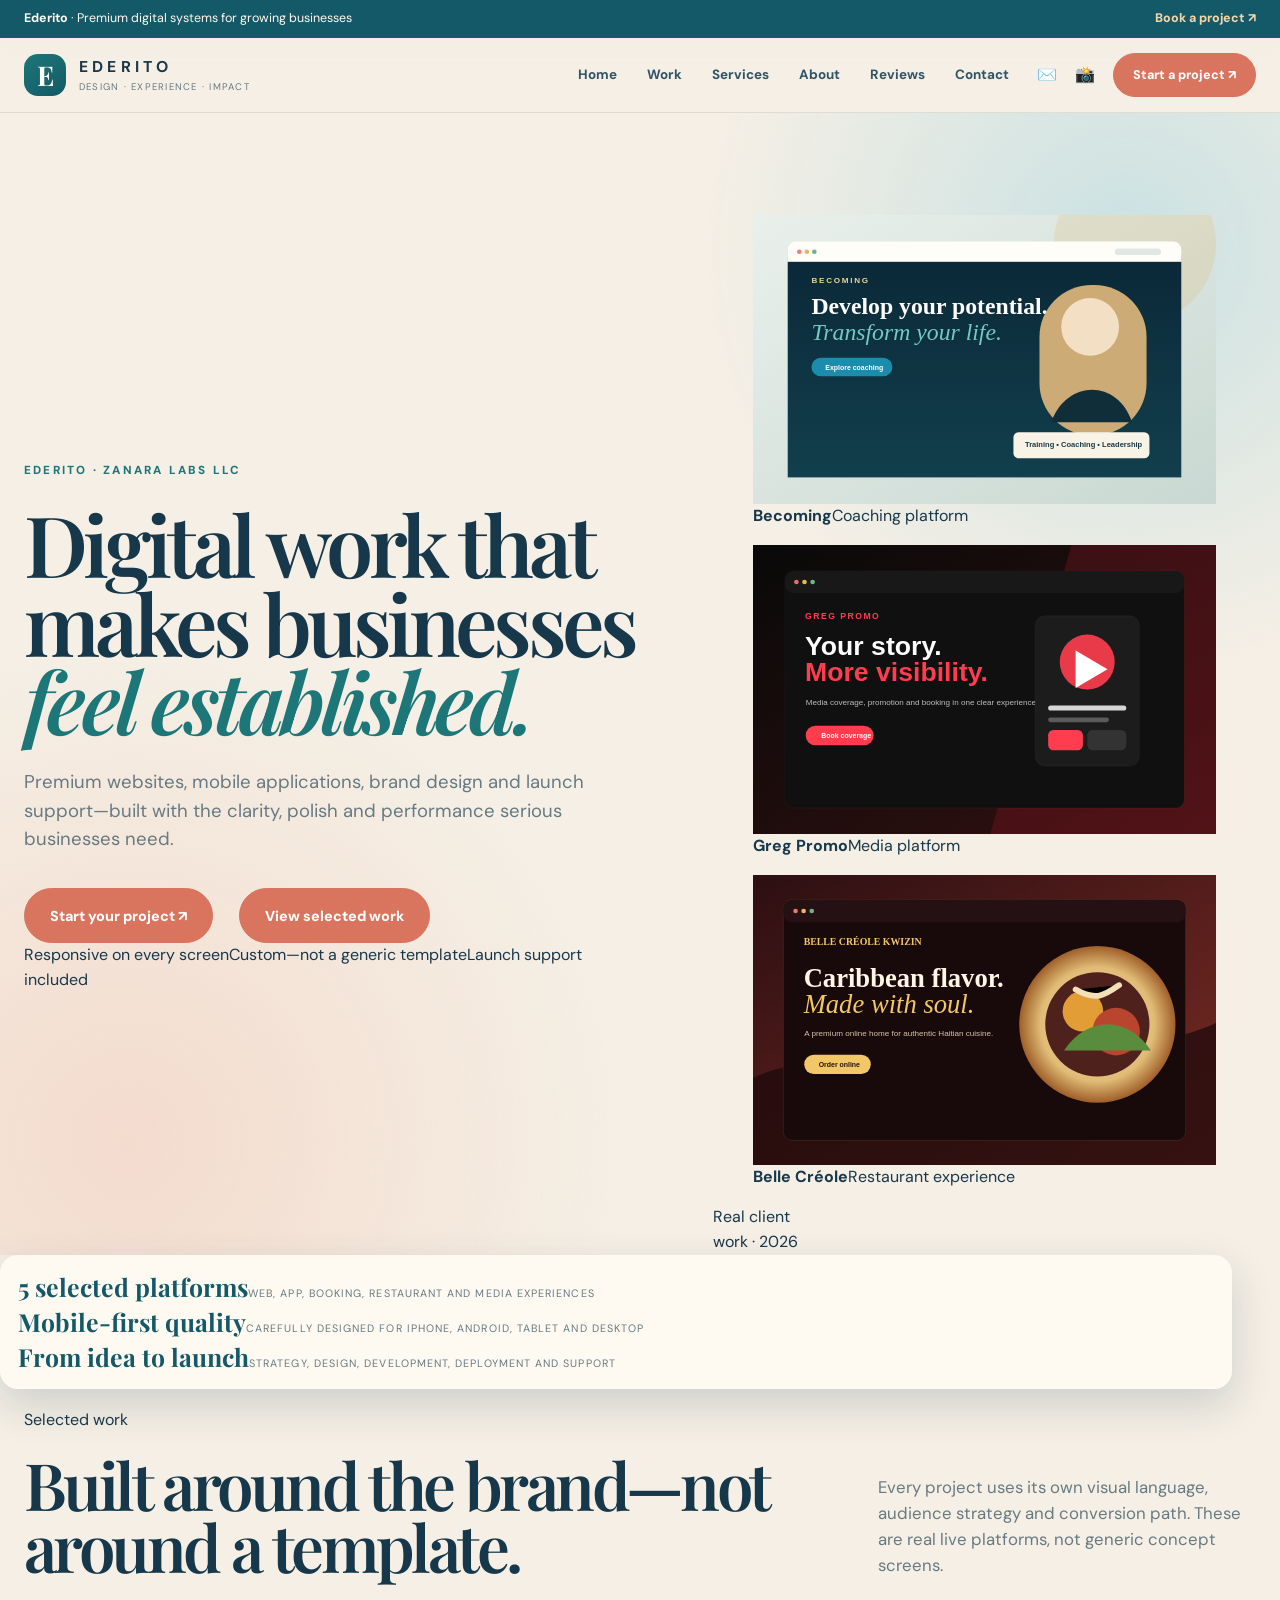
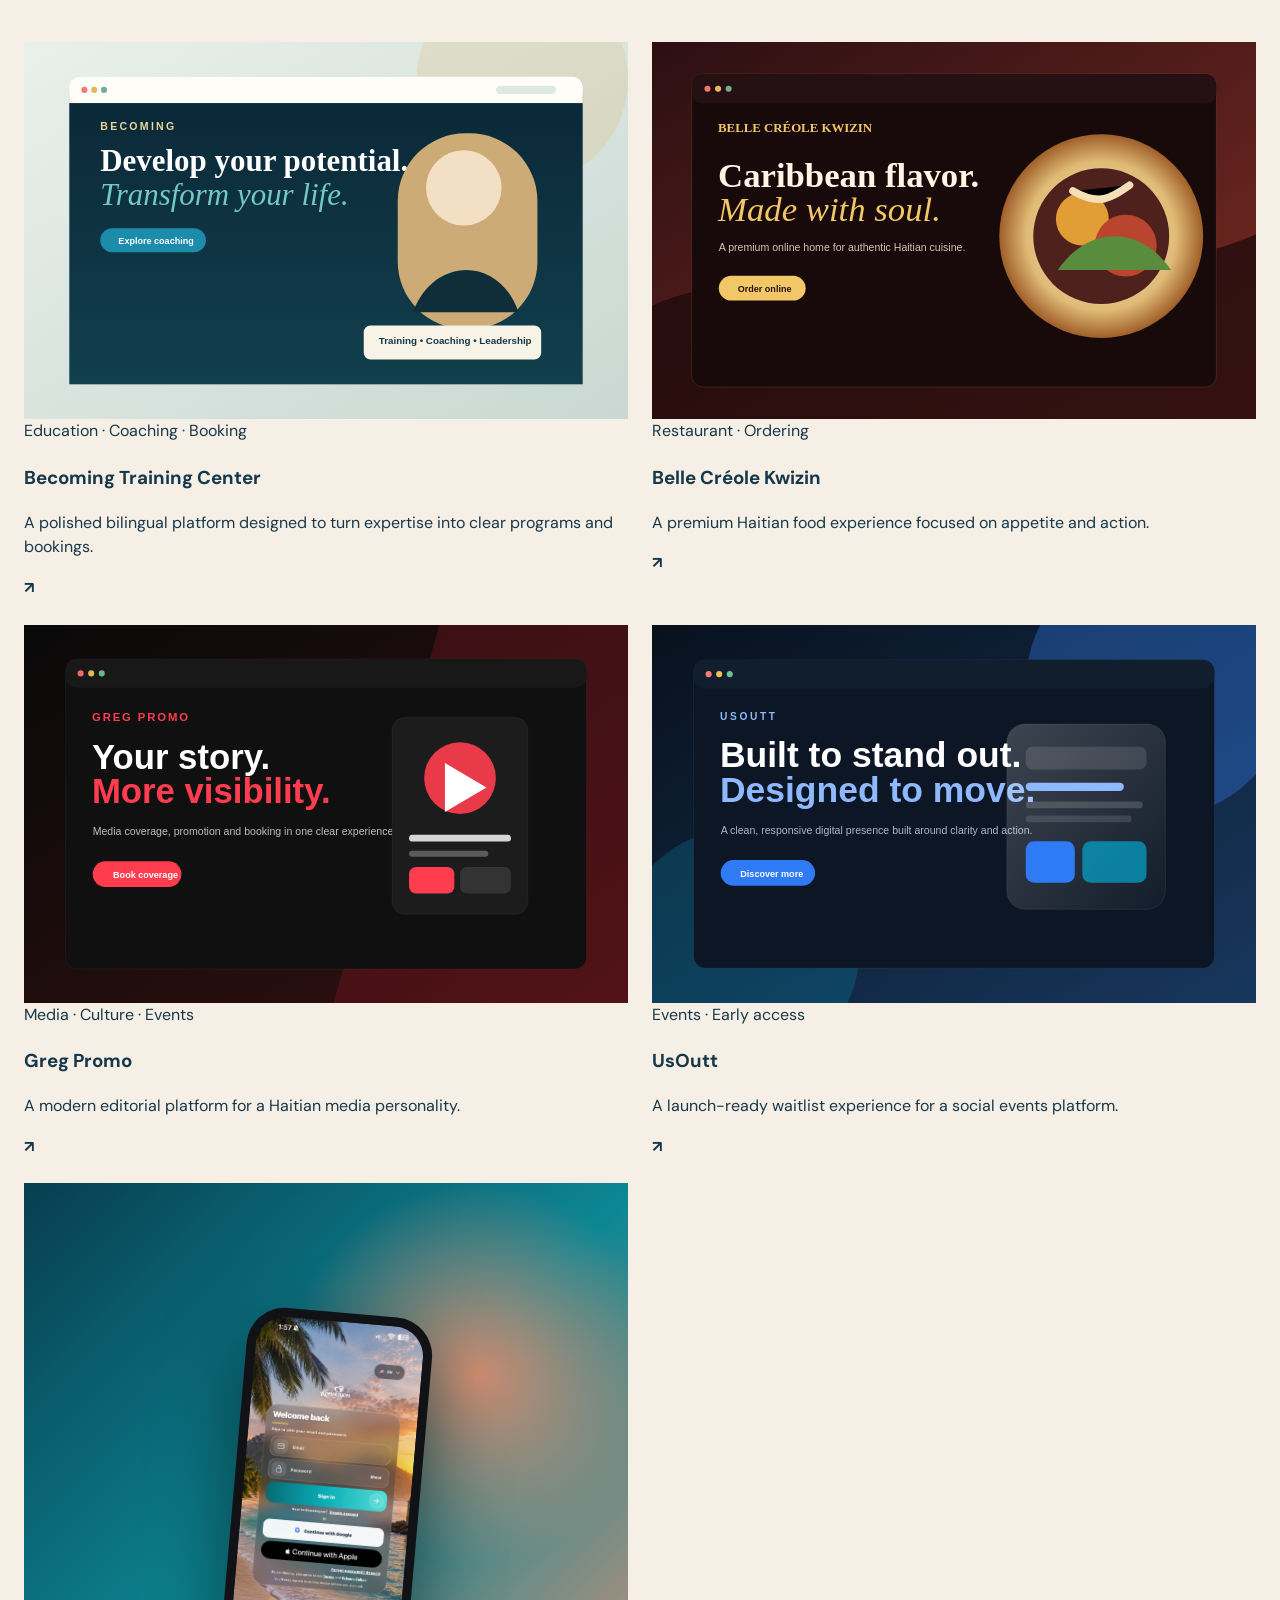
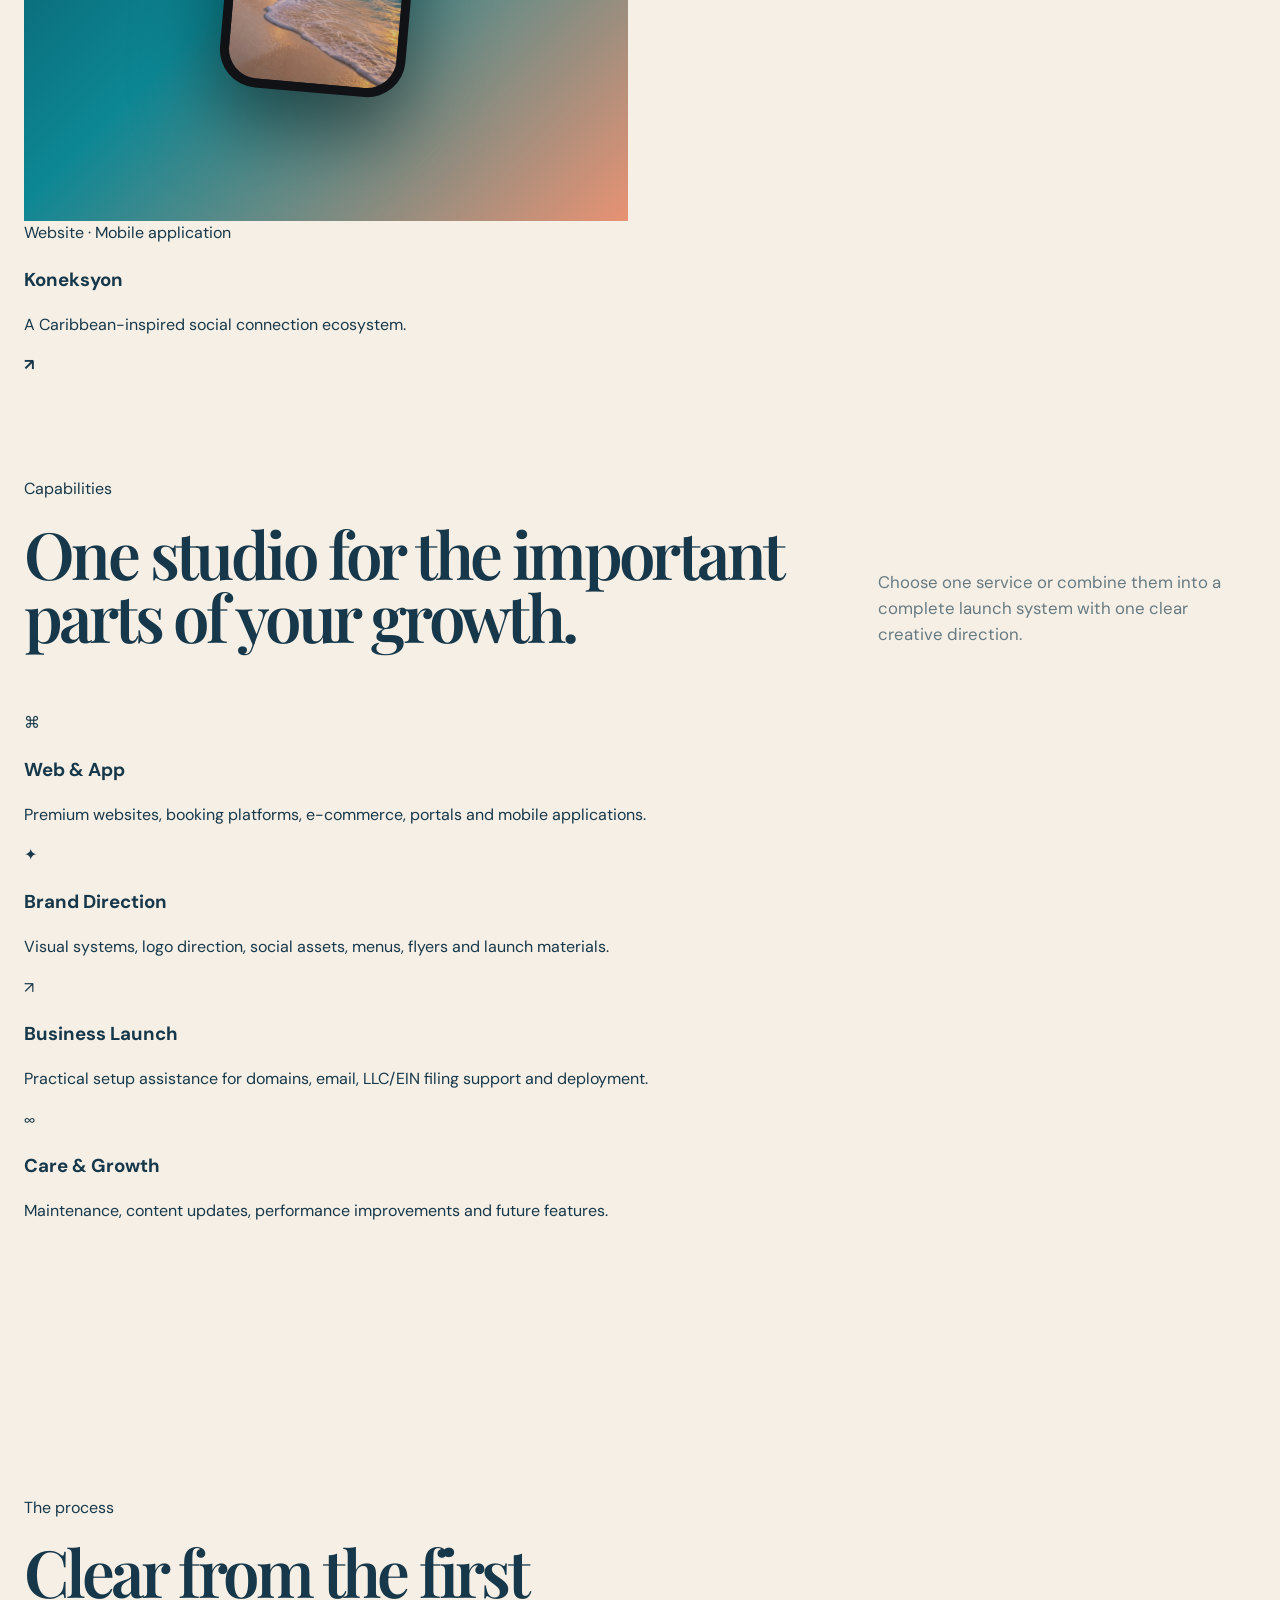
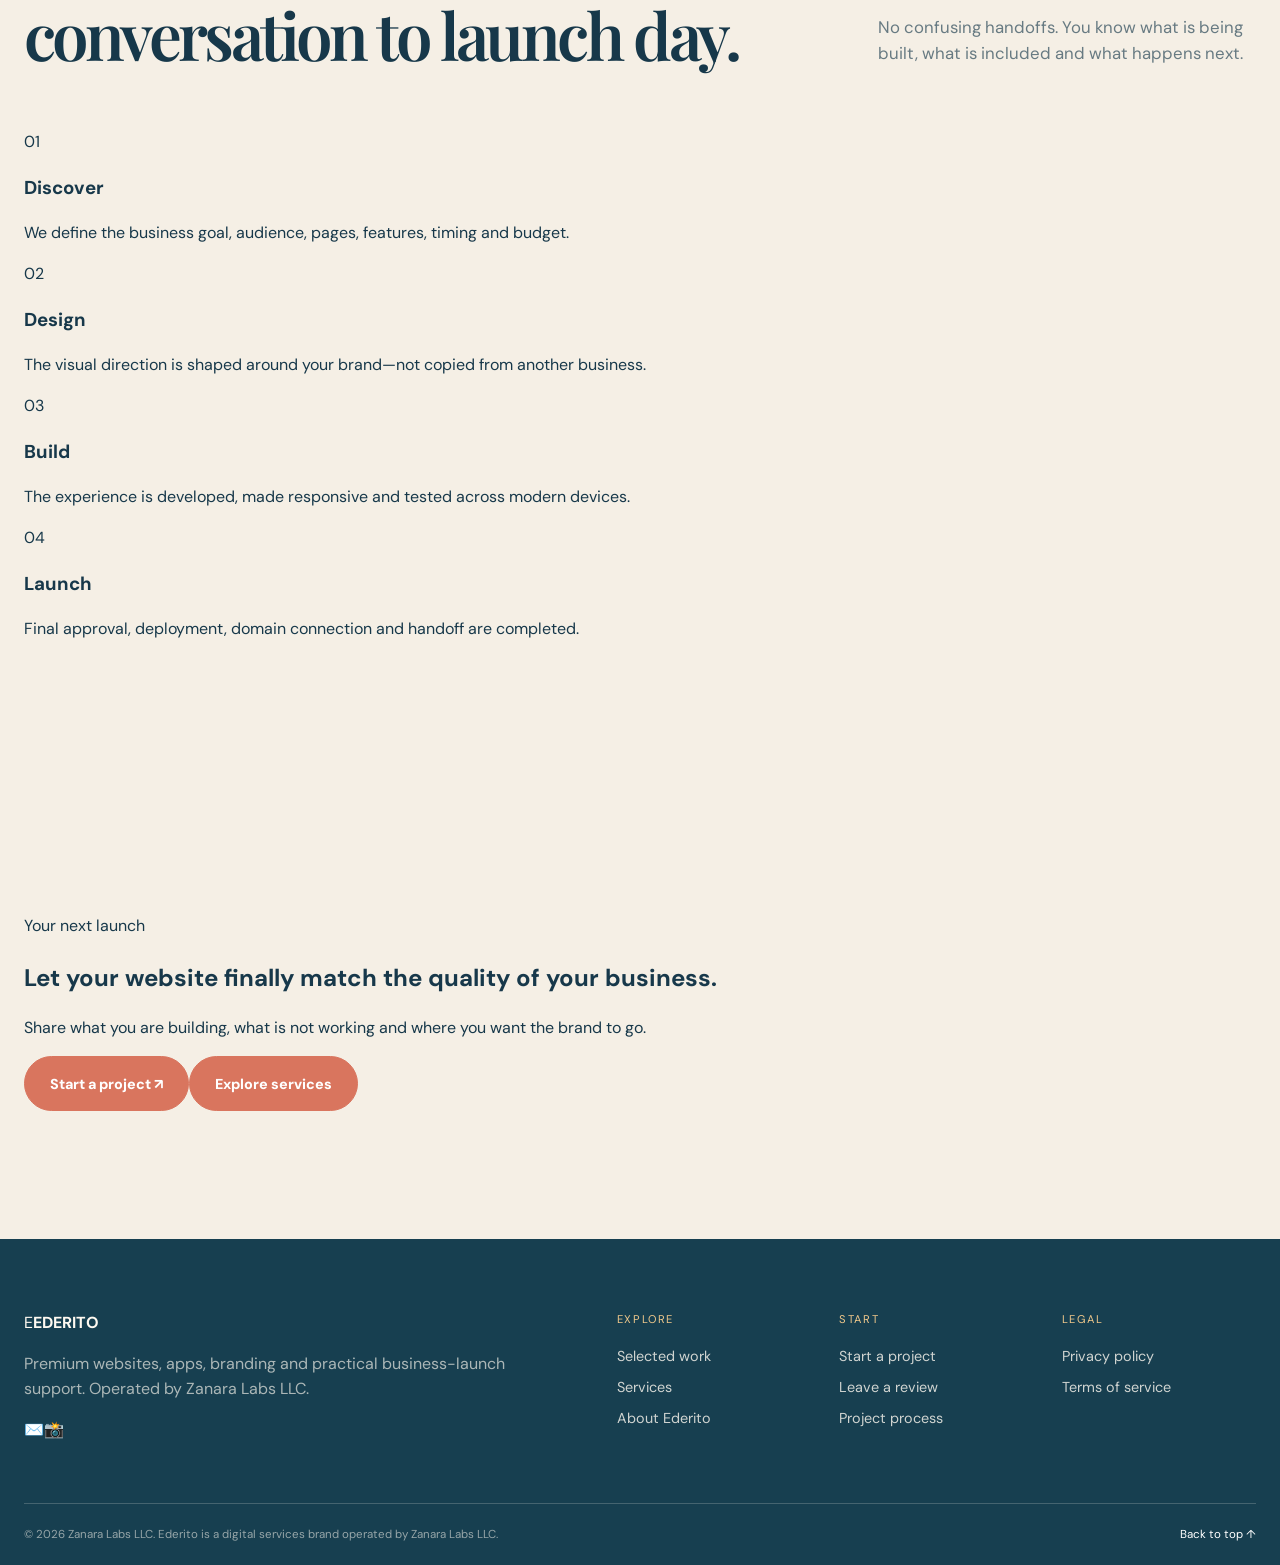
==== index.html @ 106d8420 "Redesign Ederito homepage with premium multi-page experience" ====
<!doctype html>
<html lang="en">
<head>
<meta charset="utf-8">
<meta name="viewport" content="width=device-width, initial-scale=1, viewport-fit=cover">
<meta name="theme-color" content="#0b0c0f">
<meta name="color-scheme" content="light">
<title>Ederito — Premium Websites, Apps & Brand Systems</title>
<meta name="description" content="Ederito creates premium websites, mobile applications, branding and business-launch systems for entrepreneurs.">
<meta name="robots" content="index,follow,max-image-preview:large">
<meta property="og:type" content="website">
<meta property="og:site_name" content="Ederito">
<meta property="og:title" content="Ederito — Premium Websites, Apps & Brand Systems">
<meta property="og:description" content="Ederito creates premium websites, mobile applications, branding and business-launch systems for entrepreneurs.">
<meta property="og:image" content="assets/images/ederito-dark-card.webp">
<meta name="twitter:card" content="summary_large_image">
<link rel="canonical" href="https://ederito.com/">
<link rel="icon" href="assets/images/favicon.png" type="image/png">
<link rel="preconnect" href="https://fonts.googleapis.com">
<link rel="preconnect" href="https://fonts.gstatic.com" crossorigin>
<link href="https://fonts.googleapis.com/css2?family=DM+Sans:wght@400;500;600;700;800&family=Playfair+Display:ital,wght@0,600;0,700;1,600&display=swap" rel="stylesheet">
<link rel="stylesheet" href="assets/css/styles.css">
</head><body>
<a class="skip-link" href="#main">Skip to content</a>
<div class="scroll-progress" aria-hidden="true"><span></span></div>
<div class="announcement"><div class="shell announcement-inner"><span><strong>Ederito</strong> · Premium digital systems for growing businesses</span><a href="contact.html">Book a project ↗</a></div></div>
<header class="site-header" data-header>
  <div class="shell header-inner">
    <a class="brand" href="index.html" aria-label="Ederito home"><span class="brand-mark" aria-hidden="true">E</span><span class="brand-copy"><strong>EDERITO</strong><small>Design · Experience · Impact</small></span></a>
    <nav class="desktop-nav" aria-label="Primary navigation"><a href="index.html" aria-current="page">Home</a><a href="work.html">Work</a><a href="services.html">Services</a><a href="about.html">About</a><a href="reviews.html">Reviews</a><a href="contact.html">Contact</a></nav>
    <div class="header-actions">
      <a class="icon-link" href="mailto:contact@ederito.com" aria-label="Email Ederito" title="Email">✉️</a>
      <a class="icon-link" href="https://www.instagram.com/ederito_studio" target="_blank" rel="noreferrer" aria-label="Ederito on Instagram" title="Instagram">📸</a>
      <a class="button button--small" href="contact.html">Start a project ↗</a>
      <button class="menu-toggle" type="button" aria-label="Open menu" aria-expanded="false" data-menu-toggle><span></span><span></span></button>
    </div>
  </div>
  <div class="mobile-menu" data-mobile-menu hidden><div class="mobile-menu__inner"><a href="index.html" aria-current="page">Home</a><a href="work.html">Work</a><a href="services.html">Services</a><a href="about.html">About</a><a href="reviews.html">Reviews</a><a href="contact.html">Contact</a><div class="mobile-socials"><a href="mailto:contact@ederito.com" aria-label="Email Ederito">✉️</a><a href="https://www.instagram.com/ederito_studio" target="_blank" rel="noreferrer" aria-label="Ederito on Instagram">📸</a></div></div></div>
</header>
<main id="main">
<section class="hero" id="top">
  <div class="shell hero-grid">
    <div class="reveal">
      <span class="eyebrow">Ederito · Zanara Labs LLC</span>
      <h1>Digital work that makes businesses <em>feel established.</em></h1>
      <p class="hero-lead">Premium websites, mobile applications, brand design and launch support—built with the clarity, polish and performance serious businesses need.</p>
      <div class="hero-actions"><a class="button button--light" href="contact.html">Start your project ↗</a><a class="button button--ghost-dark" href="work.html">View selected work</a></div>
      <div class="hero-micro"><span>Responsive on every screen</span><span>Custom—not a generic template</span><span>Launch support included</span></div>
    </div>
    <div class="portfolio-stage reveal" aria-label="Selected Ederito website projects">
      <div class="stage-glow"></div>
      <figure class="hero-shot hero-shot--top"><img src="assets/images/becoming-cover.svg" alt="Becoming Training Center website"><figcaption><b>Becoming</b><span>Coaching platform</span></figcaption></figure>
      <figure class="hero-shot hero-shot--main"><img src="assets/images/greg-cover.svg" alt="Greg Promo website"><figcaption><b>Greg Promo</b><span>Media platform</span></figcaption></figure>
      <figure class="hero-shot hero-shot--left"><img src="assets/images/belle-cover.svg" alt="Belle Creole Kwizin website"><figcaption><b>Belle Créole</b><span>Restaurant experience</span></figcaption></figure>
      <div class="stage-badge">Real client<br>work · 2026</div>
    </div>
  </div>
  <div class="shell hero-proof reveal"><div><strong>5 selected platforms</strong><span>Web, app, booking, restaurant and media experiences</span></div><div><strong>Mobile-first quality</strong><span>Carefully designed for iPhone, Android, tablet and desktop</span></div><div><strong>From idea to launch</strong><span>Strategy, design, development, deployment and support</span></div></div>
</section>
<section class="logo-strip"><div class="shell logo-track"><span>Websites</span><i>✦</i><span>Mobile apps</span><i>✦</i><span>Brand systems</span><i>✦</i><span>Business launch</span><i>✦</i><span>Ongoing support</span></div></section>
<section class="section section--white">
  <div class="shell">
    <div class="section-head reveal"><div><span class="section-label">Selected work</span><h2>Built around the brand—not around a template.</h2></div><p>Every project uses its own visual language, audience strategy and conversion path. These are real live platforms, not generic concept screens.</p></div>
    <div class="work-grid">
      <article class="work-card work-card--wide reveal"><a href="https://becomingedu.com" target="_blank" rel="noreferrer"><img src="assets/images/becoming-cover.svg" alt="Becoming Training Center website"><div class="work-card__meta"><div><span>Education · Coaching · Booking</span><h3>Becoming Training Center</h3><p>A polished bilingual platform designed to turn expertise into clear programs and bookings.</p></div><b class="work-card__arrow">↗</b></div></a></article>
      <article class="work-card reveal"><a href="https://bellecreolekwizin.ca" target="_blank" rel="noreferrer"><img src="assets/images/belle-cover.svg" alt="Belle Creole Kwizin website"><div class="work-card__meta"><div><span>Restaurant · Ordering</span><h3>Belle Créole Kwizin</h3><p>A premium Haitian food experience focused on appetite and action.</p></div><b class="work-card__arrow">↗</b></div></a></article>
      <article class="work-card reveal"><a href="https://gregpromoht.com" target="_blank" rel="noreferrer"><img src="assets/images/greg-cover.svg" alt="Greg Promo website"><div class="work-card__meta"><div><span>Media · Culture · Events</span><h3>Greg Promo</h3><p>A modern editorial platform for a Haitian media personality.</p></div><b class="work-card__arrow">↗</b></div></a></article>
      <article class="work-card reveal"><a href="https://www.usoutt.com" target="_blank" rel="noreferrer"><img src="assets/images/usoutt-cover.svg" alt="UsOutt early access website"><div class="work-card__meta"><div><span>Events · Early access</span><h3>UsOutt</h3><p>A launch-ready waitlist experience for a social events platform.</p></div><b class="work-card__arrow">↗</b></div></a></article>
      <article class="work-card reveal"><a href="https://koneksyondatingapp.com" target="_blank" rel="noreferrer"><div style="height:100%;min-height:inherit;background:radial-gradient(circle at 75% 30%,rgba(255,142,104,.8),transparent 30%),linear-gradient(135deg,#073e50,#0d8794 50%,#e89273);display:grid;place-items:center;padding:50px"><div style="width:min(37%,260px);padding:9px;border-radius:38px;background:#101216;box-shadow:0 35px 80px rgba(0,0,0,.5);transform:rotate(5deg)"><img src="assets/images/koneksyon-app.webp" alt="Koneksyon mobile app" style="border-radius:30px;aspect-ratio:9/19.4;object-fit:cover"></div></div><div class="work-card__meta"><div><span>Website · Mobile application</span><h3>Koneksyon</h3><p>A Caribbean-inspired social connection ecosystem.</p></div><b class="work-card__arrow">↗</b></div></a></article>
    </div>
  </div>
</section>
<section class="section section--paper">
  <div class="shell">
    <div class="section-head reveal"><div><span class="section-label">Capabilities</span><h2>One studio for the important parts of your growth.</h2></div><p>Choose one service or combine them into a complete launch system with one clear creative direction.</p></div>
    <div class="capability-grid">
      <article class="capability-card reveal"><div class="capability-icon">⌘</div><h3>Web & App</h3><p>Premium websites, booking platforms, e-commerce, portals and mobile applications.</p></article>
      <article class="capability-card reveal"><div class="capability-icon">✦</div><h3>Brand Direction</h3><p>Visual systems, logo direction, social assets, menus, flyers and launch materials.</p></article>
      <article class="capability-card reveal"><div class="capability-icon">↗</div><h3>Business Launch</h3><p>Practical setup assistance for domains, email, LLC/EIN filing support and deployment.</p></article>
      <article class="capability-card reveal"><div class="capability-icon">∞</div><h3>Care & Growth</h3><p>Maintenance, content updates, performance improvements and future features.</p></article>
    </div>
  </div>
</section>
<section class="section section--dark" id="process">
  <div class="shell">
    <div class="section-head reveal"><div><span class="section-label">The process</span><h2>Clear from the first conversation to launch day.</h2></div><p>No confusing handoffs. You know what is being built, what is included and what happens next.</p></div>
    <div class="process-list"><article class="process-row reveal"><span>01</span><h3>Discover</h3><p>We define the business goal, audience, pages, features, timing and budget.</p></article><article class="process-row reveal"><span>02</span><h3>Design</h3><p>The visual direction is shaped around your brand—not copied from another business.</p></article><article class="process-row reveal"><span>03</span><h3>Build</h3><p>The experience is developed, made responsive and tested across modern devices.</p></article><article class="process-row reveal"><span>04</span><h3>Launch</h3><p>Final approval, deployment, domain connection and handoff are completed.</p></article></div>
  </div>
</section>
<section class="section section--soft"><div class="shell"><div class="cta-panel reveal"><span class="section-label">Your next launch</span><h2>Let your website finally match the quality of your business.</h2><p>Share what you are building, what is not working and where you want the brand to go.</p><div class="cta-actions"><a class="button button--light" href="contact.html">Start a project ↗</a><a class="button button--ghost-dark" href="services.html">Explore services</a></div></div></div></section>
</main><footer class="site-footer">
  <div class="shell footer-top">
    <div class="footer-brand">
      <div class="footer-brand-row"><span class="footer-mark">E</span><strong>EDERITO</strong></div>
      <p>Premium websites, apps, branding and practical business-launch support. Operated by Zanara Labs LLC.</p>
      <div class="footer-socials"><a href="mailto:contact@ederito.com" aria-label="Email Ederito" title="Email">✉️</a><a href="https://www.instagram.com/ederito_studio" target="_blank" rel="noreferrer" aria-label="Ederito on Instagram" title="Instagram">📸</a></div>
    </div>
    <div class="footer-links">
      <div><span>Explore</span><a href="work.html">Selected work</a><a href="services.html">Services</a><a href="about.html">About Ederito</a></div>
      <div><span>Start</span><a href="contact.html">Start a project</a><a href="reviews.html">Leave a review</a><a href="contact.html#process">Project process</a></div>
      <div><span>Legal</span><a href="privacy.html">Privacy policy</a><a href="terms.html">Terms of service</a></div>
    </div>
  </div>
  <div class="shell footer-bottom"><span>© <span data-year></span> Zanara Labs LLC. Ederito is a digital services brand operated by Zanara Labs LLC.</span><a href="#top">Back to top ↑</a></div>
</footer>
<script src="assets/js/main.js" defer></script>
</body>
</html>
---- assets/css/styles.css ----
:root{--ink:#17384a;--ink2:#315464;--paper:#f5efe5;--cream:#fffaf1;--mint:#dbece8;--teal:#1d7778;--deep:#145967;--coral:#d9755e;--gold:#e3ad5a;--muted:#677a82;--line:rgba(23,56,74,.16);--lightline:rgba(255,250,241,.2);--radius:26px;--shadow:0 28px 80px rgba(34,73,82,.16);--shell:min(1360px,calc(100vw - 48px))}*{box-sizing:border-box}html{scroll-behavior:smooth}body{margin:0;background:var(--paper);color:var(--ink);font:16px/1.55 "DM Sans",Arial,sans-serif;overflow-x:hidden}body.menu-open{overflow:hidden}a{color:inherit;text-decoration:none}img{display:block;max-width:100%}button,input,select,textarea{font:inherit}button{cursor:pointer}::selection{background:var(--coral);color:#fff}.shell{width:var(--shell);margin:auto}.skip-link{position:fixed;left:16px;top:16px;z-index:9999;padding:12px 16px;background:#fff;color:var(--ink);transform:translateY(-170%)}.skip-link:focus{transform:none}.scroll-progress{position:fixed;inset:0 0 auto;height:3px;z-index:999}.scroll-progress span{display:block;width:0;height:100%;background:var(--coral)}.announcement{background:var(--deep);color:var(--cream);font-size:.78rem}.announcement-inner{min-height:38px;display:flex;align-items:center;justify-content:space-between;gap:20px}.announcement a{color:#f4d5a6;font-weight:800}.site-header{position:sticky;top:0;z-index:200;padding:15px 0;background:rgba(245,239,229,.95);backdrop-filter:blur(18px);border-bottom:1px solid rgba(23,56,74,.1)}.site-header.is-scrolled{box-shadow:0 12px 35px rgba(32,70,80,.09)}.header-inner{display:flex;align-items:center;justify-content:space-between;gap:28px}.brand{display:flex;align-items:center;gap:13px;min-width:max-content}.brand-mark,.footer-monogram{display:grid;place-items:center;background:linear-gradient(145deg,var(--teal),var(--deep));color:var(--cream);font-family:"Playfair Display",Georgia,serif;font-weight:700}.brand-mark{width:42px;height:42px;border-radius:14px;font-size:1.7rem}.brand-copy{display:flex;flex-direction:column;line-height:1}.brand-copy strong{font-size:.98rem;letter-spacing:.27em}.brand-copy small{margin-top:7px;color:var(--muted);font-size:.6rem;letter-spacing:.13em;text-transform:uppercase}.desktop-nav{display:flex;gap:30px;margin-left:auto}.desktop-nav a{font-size:.84rem;font-weight:700;color:var(--ink2)}.desktop-nav a:hover{color:var(--coral)}.header-actions{display:flex;align-items:center;gap:18px}.menu-toggle{display:none;width:44px;height:44px;border:1px solid var(--line);border-radius:50%;background:var(--cream);position:relative}.menu-toggle span{position:absolute;left:12px;width:18px;height:1.5px;background:var(--ink)}.menu-toggle span:first-child{top:17px}.menu-toggle span:last-child{top:25px}.menu-toggle[aria-expanded=true] span:first-child{top:21px;transform:rotate(45deg)}.menu-toggle[aria-expanded=true] span:last-child{top:21px;transform:rotate(-45deg)}.mobile-menu{position:fixed;inset:111px 0 0;background:var(--cream);z-index:199}.mobile-menu__inner{width:var(--shell);margin:auto;padding:32px 0;display:flex;flex-direction:column}.mobile-menu a{font:600 clamp(1.8rem,8vw,3.2rem)/1.15 "Playfair Display",Georgia,serif;padding:10px 0;border-bottom:1px solid var(--line)}.mobile-menu a:last-child{font:500 .95rem "DM Sans",sans-serif;color:var(--teal);border:0;margin-top:24px}.button{display:inline-flex;align-items:center;justify-content:center;gap:10px;min-height:55px;padding:0 25px;border:1px solid var(--coral);border-radius:999px;background:var(--coral);color:#fff;font-weight:800;font-size:.9rem;transition:.2s}.button:hover{transform:translateY(-2px);background:#c85f4b;border-color:#c85f4b;box-shadow:0 12px 28px rgba(217,117,94,.24)}.button--small{min-height:44px;padding-inline:19px;font-size:.79rem}.button--outline{background:transparent;color:var(--ink);border-color:var(--ink)}.button--outline:hover{background:var(--ink);color:#fff;border-color:var(--ink)}.text-link{display:inline-flex;align-items:center;gap:12px;padding:8px 0;border-bottom:1px solid rgba(23,56,74,.4);font-weight:800}.text-link span{color:var(--teal)}.hero{padding:86px 0 0;background:radial-gradient(circle at 88% 12%,rgba(185,220,225,.72),transparent 28%),radial-gradient(circle at 10% 90%,rgba(240,176,157,.32),transparent 32%),var(--paper);overflow:hidden}.hero-grid{display:grid;grid-template-columns:minmax(0,1.06fr) minmax(460px,.94fr);gap:clamp(46px,6vw,100px);align-items:center}.eyebrow,.section-index{display:flex;align-items:center;gap:13px;color:var(--teal);font-size:.73rem;font-weight:800;letter-spacing:.19em;text-transform:uppercase}.eyebrow span{width:42px;height:1.5px;background:var(--coral)}.hero h1,.section-head h2,.review-intro h2,.project-request-copy h2{font-family:"Playfair Display",Georgia,serif;font-weight:600;letter-spacing:-.055em}.hero h1{font-size:clamp(3.4rem,6.6vw,7.8rem);line-height:.93;margin:25px 0 28px;max-width:900px}.hero h1 em{display:block;color:var(--teal)}.hero-lead{font-size:clamp(1.02rem,1.45vw,1.25rem);max-width:700px;color:var(--muted)}.hero-actions{display:flex;align-items:center;gap:26px;margin-top:34px}.hero-tags{display:flex;flex-wrap:wrap;gap:10px;margin-top:38px}.hero-tags span{border:1px solid var(--line);border-radius:999px;padding:8px 13px;background:rgba(255,250,241,.62);font-size:.72rem;text-transform:uppercase;letter-spacing:.08em;font-weight:700}.hero-art{position:relative;min-height:650px;padding:30px 30px 96px;background:linear-gradient(145deg,#cae3df,#9fc9c4 62%,#87b9b7);border-radius:54px 54px 18px 54px;box-shadow:var(--shadow);overflow:hidden}.hero-browser{position:relative;z-index:2;background:var(--cream);border-radius:23px;overflow:hidden;box-shadow:0 28px 70px rgba(23,69,81,.22);transform:rotate(-1.5deg)}.browser-bar{min-height:46px;display:flex;align-items:center;gap:8px;padding:0 16px;background:#e8e0d4;border-bottom:1px solid var(--line)}.browser-bar>span{width:9px;height:9px;border-radius:50%;background:#efaa99}.browser-bar>span:nth-child(2){background:var(--gold)}.browser-bar>span:nth-child(3){background:#a8c4b5}.browser-bar small{margin-left:auto;color:var(--muted);font-size:.66rem;text-transform:uppercase}.browser-stage{position:relative;min-height:470px;padding:52px 45% 42px 38px;background:linear-gradient(145deg,#1b6670,#277f7d 60%,#d17d66);overflow:hidden}.browser-copy{position:relative;z-index:2;color:var(--cream)}.browser-copy>span{display:inline-block;font-size:.68rem;text-transform:uppercase;letter-spacing:.14em;border:1px solid rgba(255,250,241,.45);border-radius:999px;padding:8px 10px}.browser-copy strong{display:block;font:600 clamp(2.05rem,3.3vw,4.3rem)/1.02 "Playfair Display",Georgia,serif;margin:34px 0 20px;letter-spacing:-.045em}.browser-copy small{font-size:.75rem;letter-spacing:.12em;text-transform:uppercase;color:rgba(255,250,241,.72)}.browser-phone{position:absolute;right:5%;bottom:-10%;z-index:2;width:min(37%,240px);padding:8px;border-radius:35px;background:#173442;box-shadow:0 32px 70px rgba(11,40,48,.42);transform:rotate(5deg)}.browser-phone img{width:100%;aspect-ratio:9/19.4;object-fit:cover;border-radius:28px}.hero-proof{position:absolute;z-index:4;padding:15px 18px;border-radius:18px;background:var(--cream);box-shadow:0 16px 42px rgba(23,69,81,.18);display:flex;flex-direction:column}.hero-proof strong{font:700 1.55rem "Playfair Display",Georgia,serif;color:var(--deep)}.hero-proof span{font-size:.67rem;text-transform:uppercase;letter-spacing:.1em;color:var(--muted)}.hero-proof--one{left:22px;bottom:25px}.hero-proof--two{right:25px;bottom:52px}.hero-note{position:absolute;right:28px;top:18px;z-index:4;max-width:180px;padding:10px 13px;border-radius:999px;background:rgba(255,250,241,.8);font-size:.66rem;font-weight:700;text-align:center}.hero-foot{display:grid;grid-template-columns:repeat(3,1fr);margin-top:68px;border-block:1px solid var(--line)}.hero-foot>div{min-height:128px;padding:26px 28px;border-right:1px solid var(--line);display:flex;flex-direction:column;justify-content:center}.hero-foot>div:last-child{border-right:0}.hero-foot strong{font:600 1.3rem "Playfair Display",Georgia,serif}.hero-foot span{margin-top:7px;color:var(--muted);font-size:.86rem}.signal-strip{background:var(--coral);color:#fff}.signal-track{min-height:58px;display:flex;align-items:center;justify-content:center;flex-wrap:wrap;gap:18px;font-size:.76rem;font-weight:800;text-transform:uppercase;letter-spacing:.11em}.signal-track i{font-style:normal;color:#f7d5b8}.section{padding:clamp(86px,10vw,145px) 0}.section--light{background:var(--cream)}.section--cream{background:#e8f0ed}.section-head{display:grid;grid-template-columns:minmax(0,1.35fr) minmax(260px,.65fr);gap:70px;align-items:end;margin-bottom:64px}.section-head h2{font-size:clamp(2.6rem,5.1vw,6rem);line-height:.96;margin:20px 0 0;max-width:1050px}.section-head p{margin:0;color:var(--muted);font-size:1.05rem}.section-head--dark p{color:rgba(255,250,241,.7)}.work-grid{display:grid;grid-template-columns:repeat(2,1fr);gap:24px}.project{background:#fff;border:1px solid rgba(23,56,74,.12);overflow:hidden;border-radius:var(--radius);transition:.25s}.project:hover{transform:translateY(-5px);box-shadow:var(--shadow)}.project--featured{grid-column:1/-1}.project a{display:block}.project-cover{width:100%;aspect-ratio:16/10;object-fit:cover}.project-meta{display:flex;align-items:flex-end;justify-content:space-between;gap:18px;padding:24px 26px 26px}.project-meta span{color:#8a857d;font-size:.75rem}.project-meta h3{margin:5px 0 2px;font:600 clamp(1.35rem,2vw,2rem) "Playfair Display",Georgia,serif}.project-meta p{margin:0;color:#716c65;font-size:.9rem}.project-meta b{font-size:.78rem;white-space:nowrap;border-bottom:1px solid;padding-bottom:4px}.project-visual--koneksyon{position:relative;min-height:690px;overflow:hidden;background:radial-gradient(circle at 75% 30%,rgba(252,204,164,.8),transparent 30%),linear-gradient(135deg,#064e61,#0e94a1 45%,#f0ad87 120%)}.project-kicker{position:absolute;z-index:3;top:34px;left:36px;border:1px solid rgba(255,255,255,.45);border-radius:999px;padding:10px 14px;color:#fff;text-transform:uppercase;letter-spacing:.14em;font-size:.72rem}.phone-shell{position:absolute;right:8%;bottom:-8%;width:min(34%,420px);padding:12px;background:#111;border-radius:48px;box-shadow:0 50px 100px rgba(0,0,0,.5);transform:rotate(4deg);z-index:2}.phone-shell img{border-radius:37px;width:100%;aspect-ratio:9/19.4;object-fit:cover}.project-visual__copy{position:absolute;z-index:2;left:6%;bottom:12%;color:#fff;display:flex;flex-direction:column}.project-visual__copy span{font-size:clamp(1rem,1.6vw,1.35rem);max-width:350px;color:rgba(255,255,255,.8)}.project-visual__copy strong{font-size:clamp(4rem,10vw,9rem);letter-spacing:-.075em;line-height:.85;margin-top:18px}.services{background:var(--deep);color:var(--cream)}.service-list{border-top:1px solid var(--lightline)}.service-row{display:grid;grid-template-columns:72px minmax(0,1.1fr) minmax(280px,.7fr);gap:34px;padding:40px 0;border-bottom:1px solid var(--lightline);align-items:start;transition:.2s}.service-row:hover{background:rgba(255,255,255,.055);padding-inline:18px}.service-number{color:#f3c98b;font:500 1.15rem "Playfair Display",Georgia,serif}.service-row h3{margin:0 0 12px;font:600 clamp(1.8rem,3vw,3.4rem) "Playfair Display",Georgia,serif;letter-spacing:-.04em}.service-row p{margin:0;color:rgba(255,250,241,.7)}.service-row ul{list-style:none;margin:0;padding:0}.service-row li{padding:7px 0;color:rgba(255,250,241,.82);border-bottom:1px solid rgba(255,255,255,.1);font-size:.88rem}.service-note{margin:28px 0 0;color:rgba(255,250,241,.55);font-size:.76rem}.process-grid{display:grid;grid-template-columns:repeat(5,1fr);border:1px solid var(--line);border-radius:var(--radius);overflow:hidden;background:rgba(255,250,241,.42)}.process-card{min-height:315px;padding:28px;border-right:1px solid var(--line);display:flex;flex-direction:column}.process-card:last-child{border-right:0}.process-card span{color:var(--coral);font-weight:800;font-size:.75rem}.process-card h3{font:600 1.65rem "Playfair Display",Georgia,serif;margin:76px 0 14px}.process-card p{margin:0;color:var(--muted);font-size:.88rem}.review-section{background:#e8c3b6}.review-grid,.project-request-grid{display:grid;grid-template-columns:minmax(0,.72fr) minmax(0,1.28fr);gap:clamp(46px,7vw,105px);align-items:start}.review-intro h2,.project-request-copy h2{font-size:clamp(3rem,5.5vw,6rem);line-height:.95;margin:20px 0 24px}.review-intro>p,.project-request-copy>p{color:var(--ink2);font-size:1.02rem}.review-seal{width:150px;height:150px;border-radius:50%;margin-top:38px;border:1px solid rgba(23,56,74,.35);display:flex;flex-direction:column;align-items:center;justify-content:center;text-align:center;transform:rotate(-7deg);background:rgba(255,250,241,.28)}.review-seal strong{font:600 1.45rem "Playfair Display",Georgia,serif}.review-seal span{font-size:.66rem;letter-spacing:.12em;text-transform:uppercase;max-width:100px}.review-form,.project-form{padding:clamp(25px,4vw,44px);border-radius:var(--radius);background:var(--cream);box-shadow:0 26px 70px rgba(61,71,68,.12);border:1px solid rgba(23,56,74,.1)}.field-grid{display:grid;grid-template-columns:repeat(2,1fr);gap:18px}.field-grid label>span{display:block;margin-bottom:8px;font-size:.78rem;font-weight:800;color:var(--ink2)}.field-full{grid-column:1/-1}.field-grid input,.field-grid select,.field-grid textarea{width:100%;border:1px solid rgba(23,56,74,.18);background:#f8f2e8;color:var(--ink);border-radius:13px;padding:14px 15px;outline:0}.field-grid input:focus,.field-grid select:focus,.field-grid textarea:focus{border-color:var(--teal);box-shadow:0 0 0 4px rgba(29,119,120,.1)}.check{display:flex;gap:10px;align-items:flex-start;margin:20px 0;color:var(--muted);font-size:.8rem}.form-actions{display:flex;gap:12px;flex-wrap:wrap}.form-status{margin:16px 0 0;min-height:1.5em;font-size:.83rem}.form-status.is-success{color:#21705e}.form-status.is-error{color:#aa3d34}.project-section{background:linear-gradient(145deg,#d8ece9,#c1ddda 62%,#e6ceb0)}.contact-stack{display:grid;gap:12px;margin-top:36px}.contact-stack a{display:flex;flex-direction:column;padding:18px 20px;border:1px solid var(--line);border-radius:16px;background:rgba(255,250,241,.5)}.contact-stack a:hover{transform:translateX(4px);background:rgba(255,250,241,.76)}.contact-stack span{font-size:.68rem;text-transform:uppercase;letter-spacing:.12em;color:var(--muted)}.contact-stack strong{margin-top:5px}.site-footer{background:#173f50;color:var(--cream);padding:72px 0 22px}.footer-top{display:grid;grid-template-columns:minmax(280px,.9fr) minmax(0,1.1fr);gap:70px;padding-bottom:60px}.footer-monogram{width:68px;height:68px;border-radius:20px;background:var(--coral);font-size:2.6rem}.footer-brand>strong{display:block;margin-top:22px;letter-spacing:.34em}.footer-brand p{color:rgba(255,250,241,.64)}.footer-links{display:grid;grid-template-columns:repeat(3,1fr);gap:28px}.footer-links>div{display:flex;flex-direction:column;gap:9px}.footer-links span{color:#f0c88b;font-size:.7rem;text-transform:uppercase;letter-spacing:.14em;margin-bottom:7px}.footer-links a{color:rgba(255,250,241,.8);font-size:.9rem}.footer-bottom{display:flex;justify-content:space-between;gap:22px;padding-top:22px;border-top:1px solid var(--lightline);font-size:.72rem;color:rgba(255,250,241,.55)}.footer-bottom a{color:#fff}.reveal{opacity:0;transform:translateY(24px);transition:opacity .75s,transform .75s}.reveal.is-visible{opacity:1;transform:none}@media(max-width:1120px){.hero-grid{grid-template-columns:1fr}.process-grid{grid-template-columns:repeat(3,1fr)}}@media(max-width:900px){:root{--shell:min(100% - 32px,760px)}.announcement-inner{justify-content:center}.announcement-inner>span{display:none}.desktop-nav{display:none}.menu-toggle{display:block}.header-actions .button{display:none}.hero-grid{grid-template-columns:1fr}.hero-art{min-height:560px}.hero-foot{grid-template-columns:1fr}.hero-foot>div{border-right:0;border-bottom:1px solid var(--line)}.section-head{grid-template-columns:1fr;gap:24px}.work-grid{grid-template-columns:1fr}.project--featured{grid-column:auto}.review-grid,.project-request-grid{grid-template-columns:1fr}.service-row{grid-template-columns:54px 1fr}.service-row ul{grid-column:2}.footer-top{grid-template-columns:1fr}}@media(max-width:650px){:root{--shell:calc(100vw - 24px);--radius:20px}.site-header{padding:11px 0}.brand-copy small{font-size:.5rem}.hero{padding-top:52px}.hero h1{font-size:clamp(3rem,15vw,5.3rem)}.hero-actions{flex-direction:column;align-items:flex-start;gap:12px}.hero-art{min-height:500px;border-radius:32px 32px 12px 32px;padding:15px 15px 82px}.browser-bar small{display:none}.browser-stage{min-height:380px;padding:34px 41% 30px 20px}.browser-copy strong{font-size:2rem}.browser-phone{right:3%;width:39%;bottom:-4%}.hero-proof{padding:11px 13px}.hero-proof--one{left:12px;bottom:20px}.hero-proof--two{right:12px;bottom:42px}.hero-note{display:none}.signal-track{justify-content:flex-start;flex-wrap:nowrap;overflow:hidden;white-space:nowrap;font-size:.61rem}.section{padding:76px 0}.project-visual--koneksyon{min-height:470px}.project-visual__copy strong{font-size:3.8rem}.phone-shell{width:43%;right:3%;bottom:-5%;padding:7px;border-radius:32px}.project-meta{align-items:flex-start;flex-direction:column}.service-row{grid-template-columns:38px 1fr;gap:15px;padding:30px 0}.service-row ul{grid-column:1/-1;padding-left:53px}.process-grid{grid-template-columns:1fr}.process-card{min-height:auto;border-right:0;border-bottom:1px solid var(--line)}.process-card h3{margin:34px 0 10px}.field-grid{grid-template-columns:1fr}.field-full{grid-column:auto}.review-form,.project-form{padding:22px 16px}.footer-links{grid-template-columns:1fr 1fr}.footer-bottom{flex-direction:column}}@media(prefers-reduced-motion:reduce){html{scroll-behavior:auto}.reveal{opacity:1;transform:none;transition:none}}
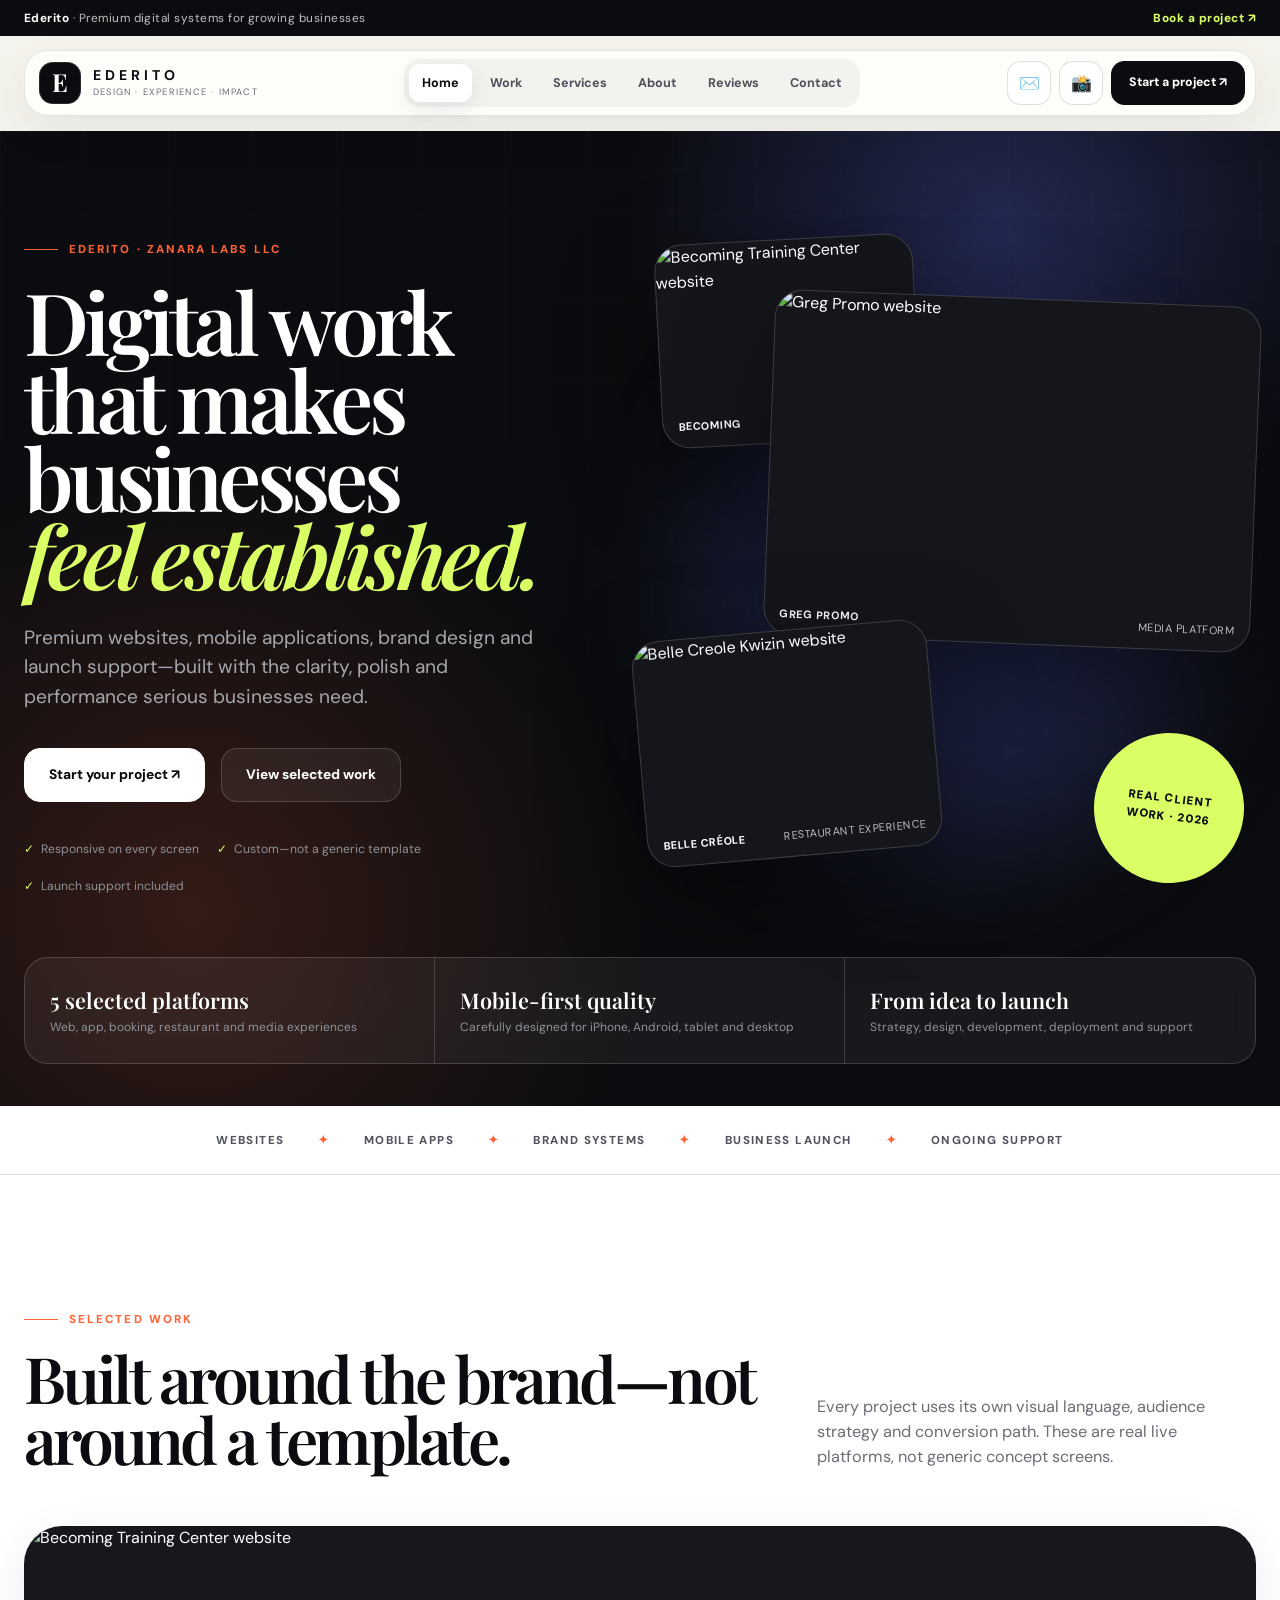
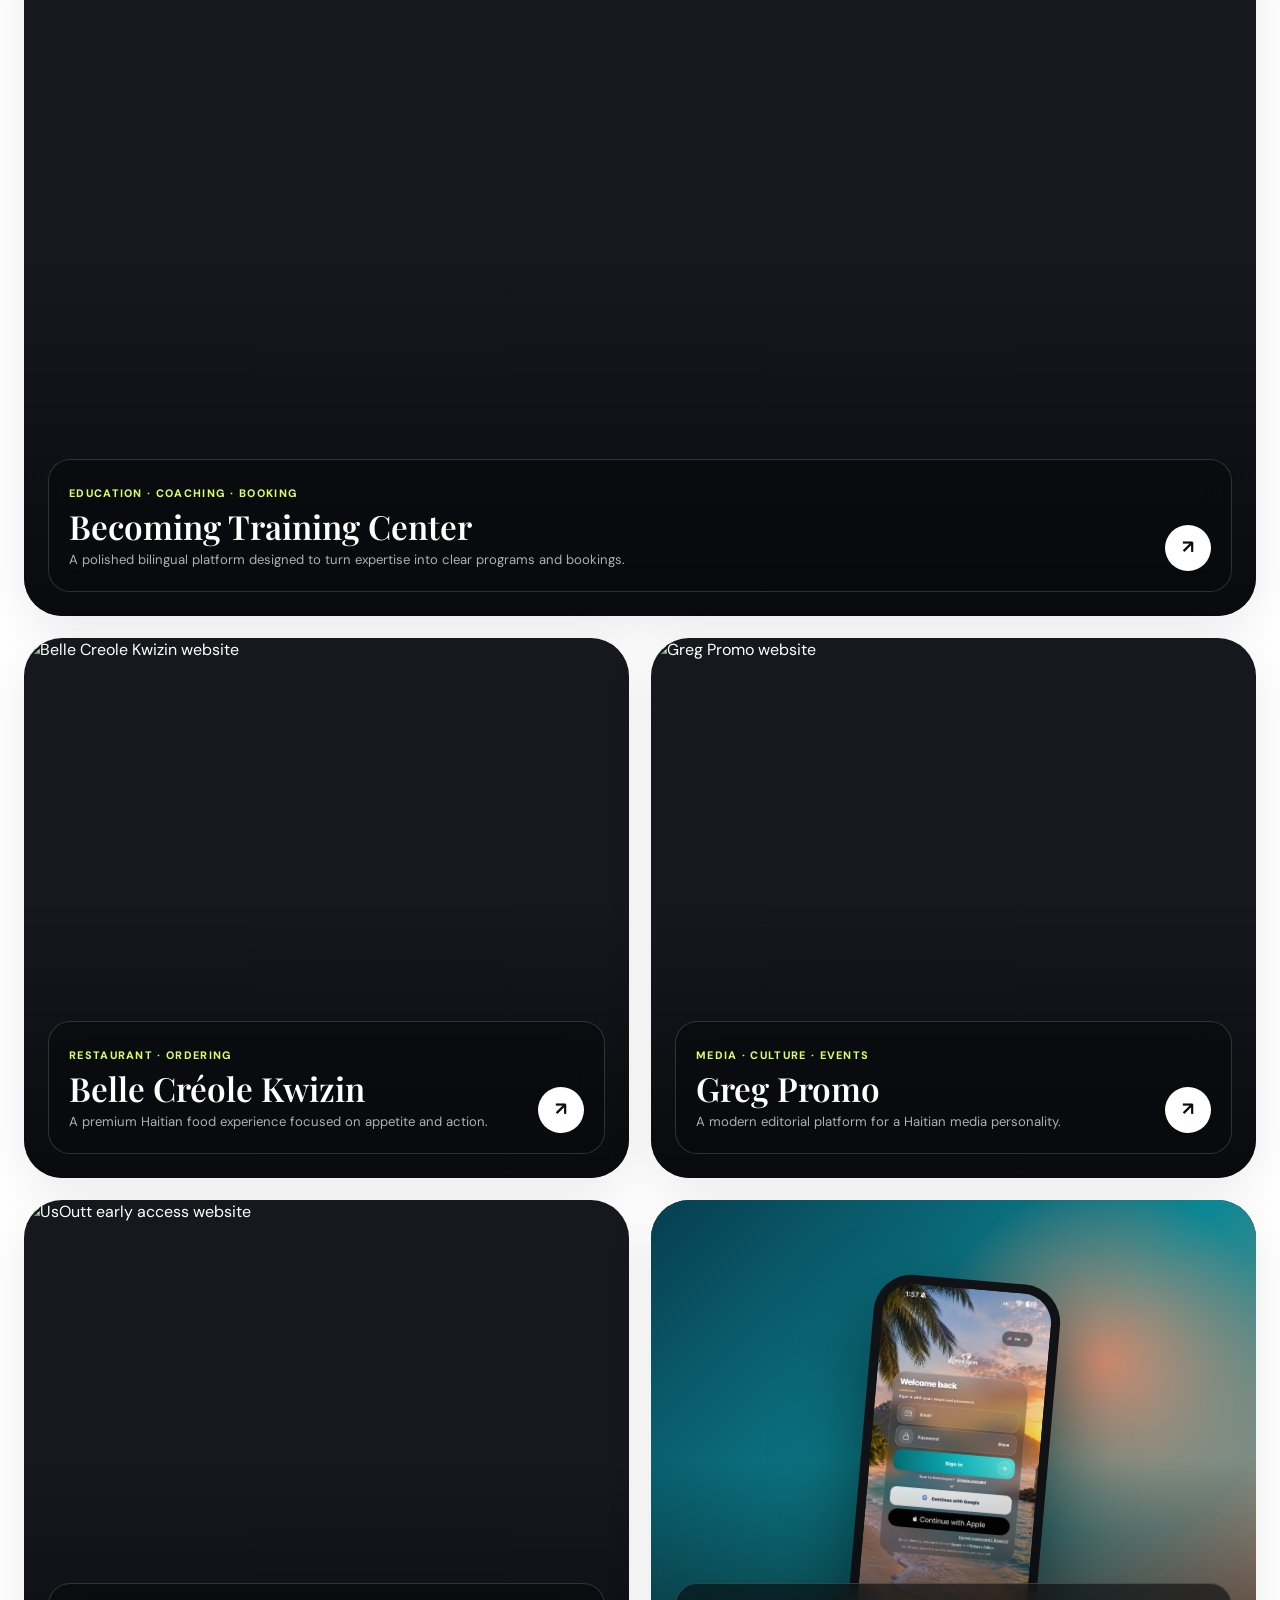
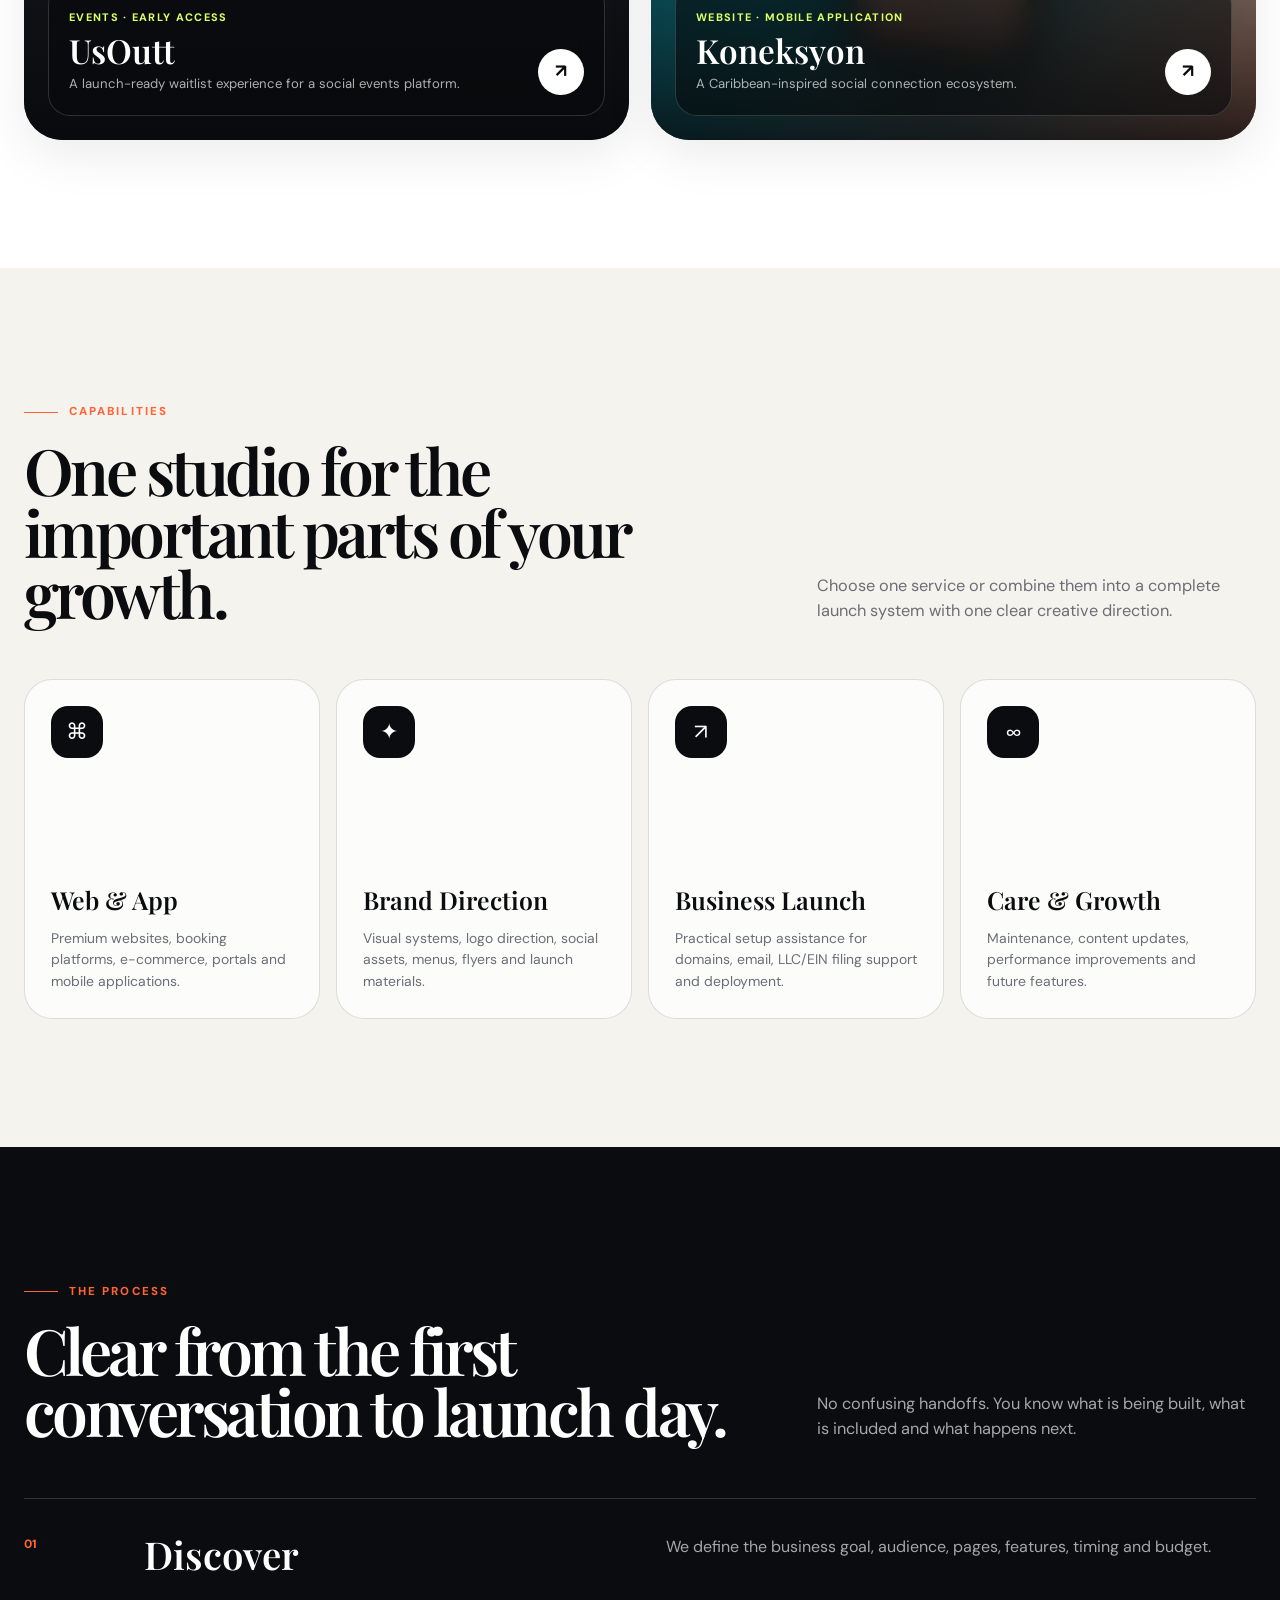
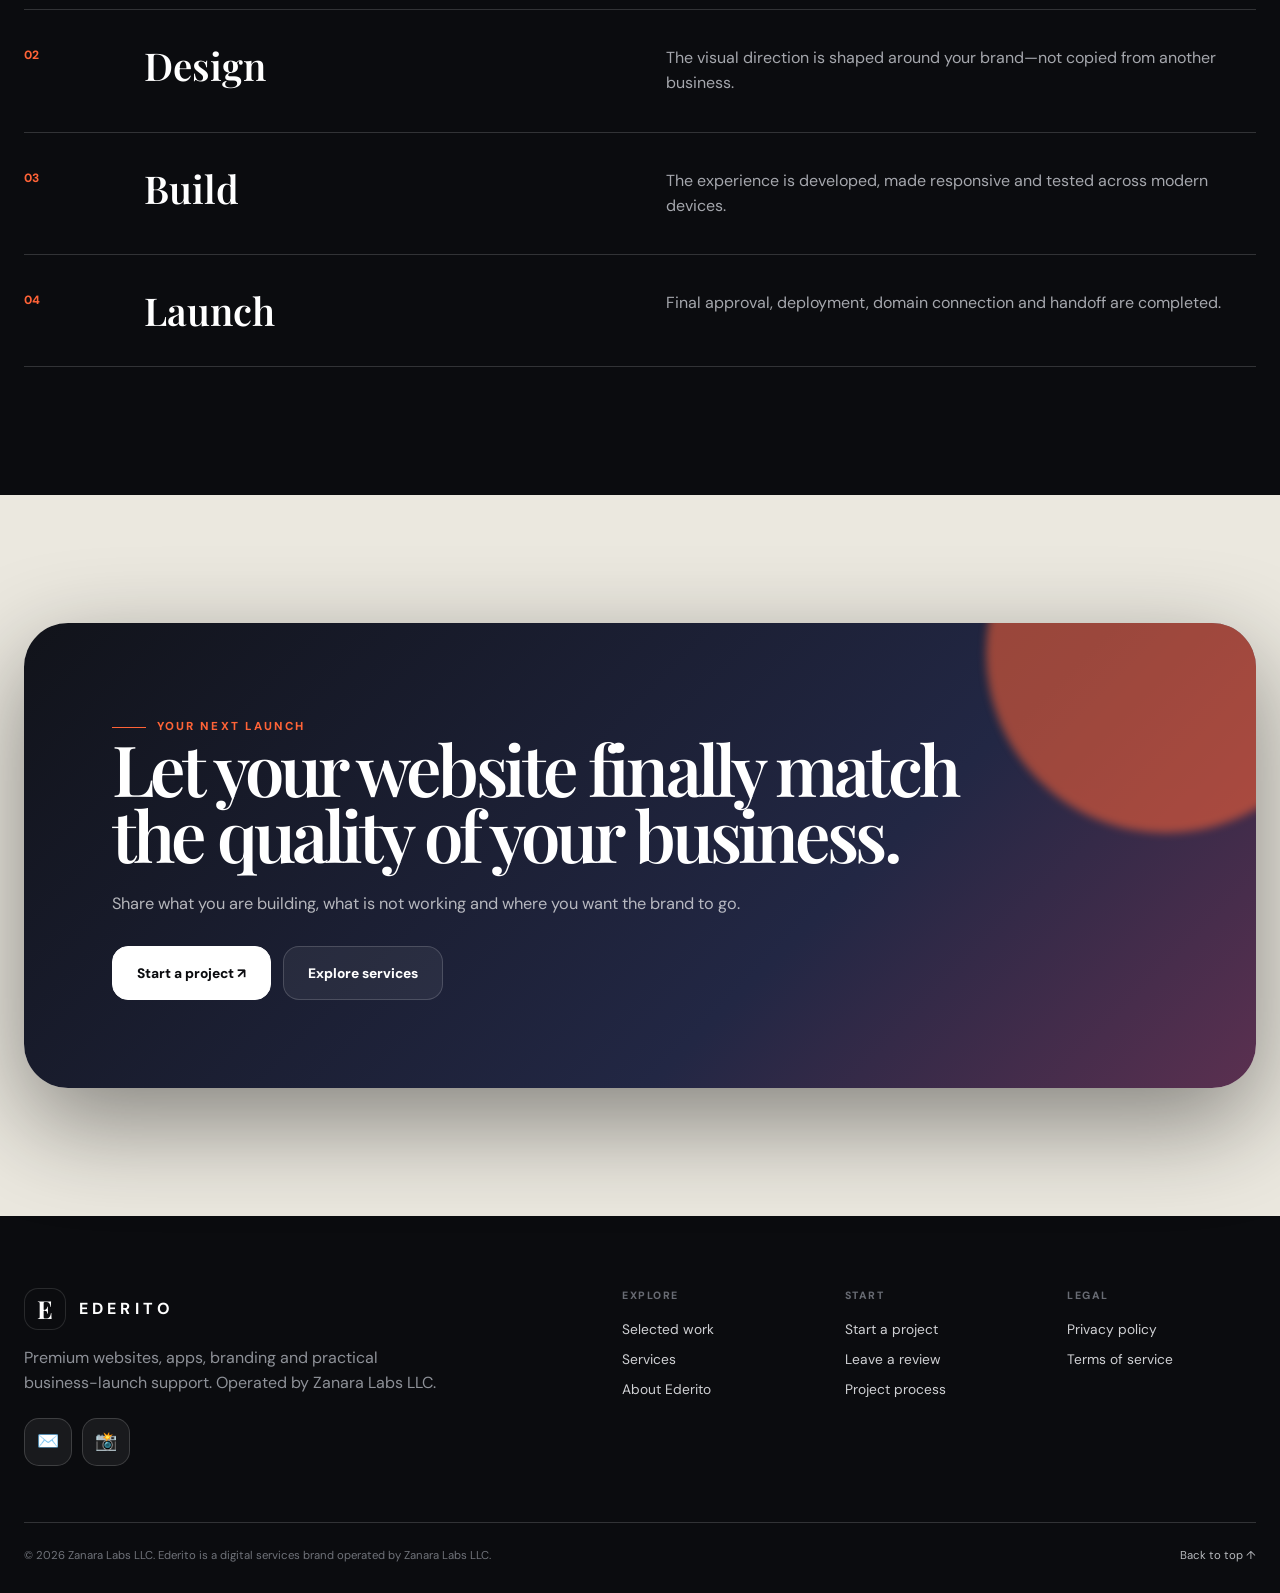
==== commit efb82ac5: "Use live premium project screenshots in portfolio" ====
--- a/index.html
+++ b/index.html
@@ -49,9 +49,9 @@
     </div>
     <div class="portfolio-stage reveal" aria-label="Selected Ederito website projects">
       <div class="stage-glow"></div>
-      <figure class="hero-shot hero-shot--top"><img src="assets/images/becoming-cover.svg" alt="Becoming Training Center website"><figcaption><b>Becoming</b><span>Coaching platform</span></figcaption></figure>
-      <figure class="hero-shot hero-shot--main"><img src="assets/images/greg-cover.svg" alt="Greg Promo website"><figcaption><b>Greg Promo</b><span>Media platform</span></figcaption></figure>
-      <figure class="hero-shot hero-shot--left"><img src="assets/images/belle-cover.svg" alt="Belle Creole Kwizin website"><figcaption><b>Belle Créole</b><span>Restaurant experience</span></figcaption></figure>
+      <figure class="hero-shot hero-shot--top"><img src="https://s.wordpress.com/mshots/v1/https%3A%2F%2Fbecomingedu.com?w=1600" alt="Becoming Training Center website"><figcaption><b>Becoming</b><span>Coaching platform</span></figcaption></figure>
+      <figure class="hero-shot hero-shot--main"><img src="https://s.wordpress.com/mshots/v1/https%3A%2F%2Fgregpromoht.com?w=1600" alt="Greg Promo website"><figcaption><b>Greg Promo</b><span>Media platform</span></figcaption></figure>
+      <figure class="hero-shot hero-shot--left"><img src="https://s.wordpress.com/mshots/v1/https%3A%2F%2Fbellecreolekwizin.ca?w=1600" alt="Belle Creole Kwizin website"><figcaption><b>Belle Créole</b><span>Restaurant experience</span></figcaption></figure>
       <div class="stage-badge">Real client<br>work · 2026</div>
     </div>
   </div>
@@ -62,10 +62,10 @@
   <div class="shell">
     <div class="section-head reveal"><div><span class="section-label">Selected work</span><h2>Built around the brand—not around a template.</h2></div><p>Every project uses its own visual language, audience strategy and conversion path. These are real live platforms, not generic concept screens.</p></div>
     <div class="work-grid">
-      <article class="work-card work-card--wide reveal"><a href="https://becomingedu.com" target="_blank" rel="noreferrer"><img src="assets/images/becoming-cover.svg" alt="Becoming Training Center website"><div class="work-card__meta"><div><span>Education · Coaching · Booking</span><h3>Becoming Training Center</h3><p>A polished bilingual platform designed to turn expertise into clear programs and bookings.</p></div><b class="work-card__arrow">↗</b></div></a></article>
-      <article class="work-card reveal"><a href="https://bellecreolekwizin.ca" target="_blank" rel="noreferrer"><img src="assets/images/belle-cover.svg" alt="Belle Creole Kwizin website"><div class="work-card__meta"><div><span>Restaurant · Ordering</span><h3>Belle Créole Kwizin</h3><p>A premium Haitian food experience focused on appetite and action.</p></div><b class="work-card__arrow">↗</b></div></a></article>
-      <article class="work-card reveal"><a href="https://gregpromoht.com" target="_blank" rel="noreferrer"><img src="assets/images/greg-cover.svg" alt="Greg Promo website"><div class="work-card__meta"><div><span>Media · Culture · Events</span><h3>Greg Promo</h3><p>A modern editorial platform for a Haitian media personality.</p></div><b class="work-card__arrow">↗</b></div></a></article>
-      <article class="work-card reveal"><a href="https://www.usoutt.com" target="_blank" rel="noreferrer"><img src="assets/images/usoutt-cover.svg" alt="UsOutt early access website"><div class="work-card__meta"><div><span>Events · Early access</span><h3>UsOutt</h3><p>A launch-ready waitlist experience for a social events platform.</p></div><b class="work-card__arrow">↗</b></div></a></article>
+      <article class="work-card work-card--wide reveal"><a href="https://becomingedu.com" target="_blank" rel="noreferrer"><img src="https://s.wordpress.com/mshots/v1/https%3A%2F%2Fbecomingedu.com?w=1600" alt="Becoming Training Center website"><div class="work-card__meta"><div><span>Education · Coaching · Booking</span><h3>Becoming Training Center</h3><p>A polished bilingual platform designed to turn expertise into clear programs and bookings.</p></div><b class="work-card__arrow">↗</b></div></a></article>
+      <article class="work-card reveal"><a href="https://bellecreolekwizin.ca" target="_blank" rel="noreferrer"><img src="https://s.wordpress.com/mshots/v1/https%3A%2F%2Fbellecreolekwizin.ca?w=1600" alt="Belle Creole Kwizin website"><div class="work-card__meta"><div><span>Restaurant · Ordering</span><h3>Belle Créole Kwizin</h3><p>A premium Haitian food experience focused on appetite and action.</p></div><b class="work-card__arrow">↗</b></div></a></article>
+      <article class="work-card reveal"><a href="https://gregpromoht.com" target="_blank" rel="noreferrer"><img src="https://s.wordpress.com/mshots/v1/https%3A%2F%2Fgregpromoht.com?w=1600" alt="Greg Promo website"><div class="work-card__meta"><div><span>Media · Culture · Events</span><h3>Greg Promo</h3><p>A modern editorial platform for a Haitian media personality.</p></div><b class="work-card__arrow">↗</b></div></a></article>
+      <article class="work-card reveal"><a href="https://www.usoutt.com" target="_blank" rel="noreferrer"><img src="https://s.wordpress.com/mshots/v1/https%3A%2F%2Fwww.usoutt.com?w=1600" alt="UsOutt early access website"><div class="work-card__meta"><div><span>Events · Early access</span><h3>UsOutt</h3><p>A launch-ready waitlist experience for a social events platform.</p></div><b class="work-card__arrow">↗</b></div></a></article>
       <article class="work-card reveal"><a href="https://koneksyondatingapp.com" target="_blank" rel="noreferrer"><div style="height:100%;min-height:inherit;background:radial-gradient(circle at 75% 30%,rgba(255,142,104,.8),transparent 30%),linear-gradient(135deg,#073e50,#0d8794 50%,#e89273);display:grid;place-items:center;padding:50px"><div style="width:min(37%,260px);padding:9px;border-radius:38px;background:#101216;box-shadow:0 35px 80px rgba(0,0,0,.5);transform:rotate(5deg)"><img src="assets/images/koneksyon-app.webp" alt="Koneksyon mobile app" style="border-radius:30px;aspect-ratio:9/19.4;object-fit:cover"></div></div><div class="work-card__meta"><div><span>Website · Mobile application</span><h3>Koneksyon</h3><p>A Caribbean-inspired social connection ecosystem.</p></div><b class="work-card__arrow">↗</b></div></a></article>
     </div>
   </div>
--- a/assets/css/styles.css
+++ b/assets/css/styles.css
@@ -1 +1,3 @@
-:root{--ink:#17384a;--ink2:#315464;--paper:#f5efe5;--cream:#fffaf1;--mint:#dbece8;--teal:#1d7778;--deep:#145967;--coral:#d9755e;--gold:#e3ad5a;--muted:#677a82;--line:rgba(23,56,74,.16);--lightline:rgba(255,250,241,.2);--radius:26px;--shadow:0 28px 80px rgba(34,73,82,.16);--shell:min(1360px,calc(100vw - 48px))}*{box-sizing:border-box}html{scroll-behavior:smooth}body{margin:0;background:var(--paper);color:var(--ink);font:16px/1.55 "DM Sans",Arial,sans-serif;overflow-x:hidden}body.menu-open{overflow:hidden}a{color:inherit;text-decoration:none}img{display:block;max-width:100%}button,input,select,textarea{font:inherit}button{cursor:pointer}::selection{background:var(--coral);color:#fff}.shell{width:var(--shell);margin:auto}.skip-link{position:fixed;left:16px;top:16px;z-index:9999;padding:12px 16px;background:#fff;color:var(--ink);transform:translateY(-170%)}.skip-link:focus{transform:none}.scroll-progress{position:fixed;inset:0 0 auto;height:3px;z-index:999}.scroll-progress span{display:block;width:0;height:100%;background:var(--coral)}.announcement{background:var(--deep);color:var(--cream);font-size:.78rem}.announcement-inner{min-height:38px;display:flex;align-items:center;justify-content:space-between;gap:20px}.announcement a{color:#f4d5a6;font-weight:800}.site-header{position:sticky;top:0;z-index:200;padding:15px 0;background:rgba(245,239,229,.95);backdrop-filter:blur(18px);border-bottom:1px solid rgba(23,56,74,.1)}.site-header.is-scrolled{box-shadow:0 12px 35px rgba(32,70,80,.09)}.header-inner{display:flex;align-items:center;justify-content:space-between;gap:28px}.brand{display:flex;align-items:center;gap:13px;min-width:max-content}.brand-mark,.footer-monogram{display:grid;place-items:center;background:linear-gradient(145deg,var(--teal),var(--deep));color:var(--cream);font-family:"Playfair Display",Georgia,serif;font-weight:700}.brand-mark{width:42px;height:42px;border-radius:14px;font-size:1.7rem}.brand-copy{display:flex;flex-direction:column;line-height:1}.brand-copy strong{font-size:.98rem;letter-spacing:.27em}.brand-copy small{margin-top:7px;color:var(--muted);font-size:.6rem;letter-spacing:.13em;text-transform:uppercase}.desktop-nav{display:flex;gap:30px;margin-left:auto}.desktop-nav a{font-size:.84rem;font-weight:700;color:var(--ink2)}.desktop-nav a:hover{color:var(--coral)}.header-actions{display:flex;align-items:center;gap:18px}.menu-toggle{display:none;width:44px;height:44px;border:1px solid var(--line);border-radius:50%;background:var(--cream);position:relative}.menu-toggle span{position:absolute;left:12px;width:18px;height:1.5px;background:var(--ink)}.menu-toggle span:first-child{top:17px}.menu-toggle span:last-child{top:25px}.menu-toggle[aria-expanded=true] span:first-child{top:21px;transform:rotate(45deg)}.menu-toggle[aria-expanded=true] span:last-child{top:21px;transform:rotate(-45deg)}.mobile-menu{position:fixed;inset:111px 0 0;background:var(--cream);z-index:199}.mobile-menu__inner{width:var(--shell);margin:auto;padding:32px 0;display:flex;flex-direction:column}.mobile-menu a{font:600 clamp(1.8rem,8vw,3.2rem)/1.15 "Playfair Display",Georgia,serif;padding:10px 0;border-bottom:1px solid var(--line)}.mobile-menu a:last-child{font:500 .95rem "DM Sans",sans-serif;color:var(--teal);border:0;margin-top:24px}.button{display:inline-flex;align-items:center;justify-content:center;gap:10px;min-height:55px;padding:0 25px;border:1px solid var(--coral);border-radius:999px;background:var(--coral);color:#fff;font-weight:800;font-size:.9rem;transition:.2s}.button:hover{transform:translateY(-2px);background:#c85f4b;border-color:#c85f4b;box-shadow:0 12px 28px rgba(217,117,94,.24)}.button--small{min-height:44px;padding-inline:19px;font-size:.79rem}.button--outline{background:transparent;color:var(--ink);border-color:var(--ink)}.button--outline:hover{background:var(--ink);color:#fff;border-color:var(--ink)}.text-link{display:inline-flex;align-items:center;gap:12px;padding:8px 0;border-bottom:1px solid rgba(23,56,74,.4);font-weight:800}.text-link span{color:var(--teal)}.hero{padding:86px 0 0;background:radial-gradient(circle at 88% 12%,rgba(185,220,225,.72),transparent 28%),radial-gradient(circle at 10% 90%,rgba(240,176,157,.32),transparent 32%),var(--paper);overflow:hidden}.hero-grid{display:grid;grid-template-columns:minmax(0,1.06fr) minmax(460px,.94fr);gap:clamp(46px,6vw,100px);align-items:center}.eyebrow,.section-index{display:flex;align-items:center;gap:13px;color:var(--teal);font-size:.73rem;font-weight:800;letter-spacing:.19em;text-transform:uppercase}.eyebrow span{width:42px;height:1.5px;background:var(--coral)}.hero h1,.section-head h2,.review-intro h2,.project-request-copy h2{font-family:"Playfair Display",Georgia,serif;font-weight:600;letter-spacing:-.055em}.hero h1{font-size:clamp(3.4rem,6.6vw,7.8rem);line-height:.93;margin:25px 0 28px;max-width:900px}.hero h1 em{display:block;color:var(--teal)}.hero-lead{font-size:clamp(1.02rem,1.45vw,1.25rem);max-width:700px;color:var(--muted)}.hero-actions{display:flex;align-items:center;gap:26px;margin-top:34px}.hero-tags{display:flex;flex-wrap:wrap;gap:10px;margin-top:38px}.hero-tags span{border:1px solid var(--line);border-radius:999px;padding:8px 13px;background:rgba(255,250,241,.62);font-size:.72rem;text-transform:uppercase;letter-spacing:.08em;font-weight:700}.hero-art{position:relative;min-height:650px;padding:30px 30px 96px;background:linear-gradient(145deg,#cae3df,#9fc9c4 62%,#87b9b7);border-radius:54px 54px 18px 54px;box-shadow:var(--shadow);overflow:hidden}.hero-browser{position:relative;z-index:2;background:var(--cream);border-radius:23px;overflow:hidden;box-shadow:0 28px 70px rgba(23,69,81,.22);transform:rotate(-1.5deg)}.browser-bar{min-height:46px;display:flex;align-items:center;gap:8px;padding:0 16px;background:#e8e0d4;border-bottom:1px solid var(--line)}.browser-bar>span{width:9px;height:9px;border-radius:50%;background:#efaa99}.browser-bar>span:nth-child(2){background:var(--gold)}.browser-bar>span:nth-child(3){background:#a8c4b5}.browser-bar small{margin-left:auto;color:var(--muted);font-size:.66rem;text-transform:uppercase}.browser-stage{position:relative;min-height:470px;padding:52px 45% 42px 38px;background:linear-gradient(145deg,#1b6670,#277f7d 60%,#d17d66);overflow:hidden}.browser-copy{position:relative;z-index:2;color:var(--cream)}.browser-copy>span{display:inline-block;font-size:.68rem;text-transform:uppercase;letter-spacing:.14em;border:1px solid rgba(255,250,241,.45);border-radius:999px;padding:8px 10px}.browser-copy strong{display:block;font:600 clamp(2.05rem,3.3vw,4.3rem)/1.02 "Playfair Display",Georgia,serif;margin:34px 0 20px;letter-spacing:-.045em}.browser-copy small{font-size:.75rem;letter-spacing:.12em;text-transform:uppercase;color:rgba(255,250,241,.72)}.browser-phone{position:absolute;right:5%;bottom:-10%;z-index:2;width:min(37%,240px);padding:8px;border-radius:35px;background:#173442;box-shadow:0 32px 70px rgba(11,40,48,.42);transform:rotate(5deg)}.browser-phone img{width:100%;aspect-ratio:9/19.4;object-fit:cover;border-radius:28px}.hero-proof{position:absolute;z-index:4;padding:15px 18px;border-radius:18px;background:var(--cream);box-shadow:0 16px 42px rgba(23,69,81,.18);display:flex;flex-direction:column}.hero-proof strong{font:700 1.55rem "Playfair Display",Georgia,serif;color:var(--deep)}.hero-proof span{font-size:.67rem;text-transform:uppercase;letter-spacing:.1em;color:var(--muted)}.hero-proof--one{left:22px;bottom:25px}.hero-proof--two{right:25px;bottom:52px}.hero-note{position:absolute;right:28px;top:18px;z-index:4;max-width:180px;padding:10px 13px;border-radius:999px;background:rgba(255,250,241,.8);font-size:.66rem;font-weight:700;text-align:center}.hero-foot{display:grid;grid-template-columns:repeat(3,1fr);margin-top:68px;border-block:1px solid var(--line)}.hero-foot>div{min-height:128px;padding:26px 28px;border-right:1px solid var(--line);display:flex;flex-direction:column;justify-content:center}.hero-foot>div:last-child{border-right:0}.hero-foot strong{font:600 1.3rem "Playfair Display",Georgia,serif}.hero-foot span{margin-top:7px;color:var(--muted);font-size:.86rem}.signal-strip{background:var(--coral);color:#fff}.signal-track{min-height:58px;display:flex;align-items:center;justify-content:center;flex-wrap:wrap;gap:18px;font-size:.76rem;font-weight:800;text-transform:uppercase;letter-spacing:.11em}.signal-track i{font-style:normal;color:#f7d5b8}.section{padding:clamp(86px,10vw,145px) 0}.section--light{background:var(--cream)}.section--cream{background:#e8f0ed}.section-head{display:grid;grid-template-columns:minmax(0,1.35fr) minmax(260px,.65fr);gap:70px;align-items:end;margin-bottom:64px}.section-head h2{font-size:clamp(2.6rem,5.1vw,6rem);line-height:.96;margin:20px 0 0;max-width:1050px}.section-head p{margin:0;color:var(--muted);font-size:1.05rem}.section-head--dark p{color:rgba(255,250,241,.7)}.work-grid{display:grid;grid-template-columns:repeat(2,1fr);gap:24px}.project{background:#fff;border:1px solid rgba(23,56,74,.12);overflow:hidden;border-radius:var(--radius);transition:.25s}.project:hover{transform:translateY(-5px);box-shadow:var(--shadow)}.project--featured{grid-column:1/-1}.project a{display:block}.project-cover{width:100%;aspect-ratio:16/10;object-fit:cover}.project-meta{display:flex;align-items:flex-end;justify-content:space-between;gap:18px;padding:24px 26px 26px}.project-meta span{color:#8a857d;font-size:.75rem}.project-meta h3{margin:5px 0 2px;font:600 clamp(1.35rem,2vw,2rem) "Playfair Display",Georgia,serif}.project-meta p{margin:0;color:#716c65;font-size:.9rem}.project-meta b{font-size:.78rem;white-space:nowrap;border-bottom:1px solid;padding-bottom:4px}.project-visual--koneksyon{position:relative;min-height:690px;overflow:hidden;background:radial-gradient(circle at 75% 30%,rgba(252,204,164,.8),transparent 30%),linear-gradient(135deg,#064e61,#0e94a1 45%,#f0ad87 120%)}.project-kicker{position:absolute;z-index:3;top:34px;left:36px;border:1px solid rgba(255,255,255,.45);border-radius:999px;padding:10px 14px;color:#fff;text-transform:uppercase;letter-spacing:.14em;font-size:.72rem}.phone-shell{position:absolute;right:8%;bottom:-8%;width:min(34%,420px);padding:12px;background:#111;border-radius:48px;box-shadow:0 50px 100px rgba(0,0,0,.5);transform:rotate(4deg);z-index:2}.phone-shell img{border-radius:37px;width:100%;aspect-ratio:9/19.4;object-fit:cover}.project-visual__copy{position:absolute;z-index:2;left:6%;bottom:12%;color:#fff;display:flex;flex-direction:column}.project-visual__copy span{font-size:clamp(1rem,1.6vw,1.35rem);max-width:350px;color:rgba(255,255,255,.8)}.project-visual__copy strong{font-size:clamp(4rem,10vw,9rem);letter-spacing:-.075em;line-height:.85;margin-top:18px}.services{background:var(--deep);color:var(--cream)}.service-list{border-top:1px solid var(--lightline)}.service-row{display:grid;grid-template-columns:72px minmax(0,1.1fr) minmax(280px,.7fr);gap:34px;padding:40px 0;border-bottom:1px solid var(--lightline);align-items:start;transition:.2s}.service-row:hover{background:rgba(255,255,255,.055);padding-inline:18px}.service-number{color:#f3c98b;font:500 1.15rem "Playfair Display",Georgia,serif}.service-row h3{margin:0 0 12px;font:600 clamp(1.8rem,3vw,3.4rem) "Playfair Display",Georgia,serif;letter-spacing:-.04em}.service-row p{margin:0;color:rgba(255,250,241,.7)}.service-row ul{list-style:none;margin:0;padding:0}.service-row li{padding:7px 0;color:rgba(255,250,241,.82);border-bottom:1px solid rgba(255,255,255,.1);font-size:.88rem}.service-note{margin:28px 0 0;color:rgba(255,250,241,.55);font-size:.76rem}.process-grid{display:grid;grid-template-columns:repeat(5,1fr);border:1px solid var(--line);border-radius:var(--radius);overflow:hidden;background:rgba(255,250,241,.42)}.process-card{min-height:315px;padding:28px;border-right:1px solid var(--line);display:flex;flex-direction:column}.process-card:last-child{border-right:0}.process-card span{color:var(--coral);font-weight:800;font-size:.75rem}.process-card h3{font:600 1.65rem "Playfair Display",Georgia,serif;margin:76px 0 14px}.process-card p{margin:0;color:var(--muted);font-size:.88rem}.review-section{background:#e8c3b6}.review-grid,.project-request-grid{display:grid;grid-template-columns:minmax(0,.72fr) minmax(0,1.28fr);gap:clamp(46px,7vw,105px);align-items:start}.review-intro h2,.project-request-copy h2{font-size:clamp(3rem,5.5vw,6rem);line-height:.95;margin:20px 0 24px}.review-intro>p,.project-request-copy>p{color:var(--ink2);font-size:1.02rem}.review-seal{width:150px;height:150px;border-radius:50%;margin-top:38px;border:1px solid rgba(23,56,74,.35);display:flex;flex-direction:column;align-items:center;justify-content:center;text-align:center;transform:rotate(-7deg);background:rgba(255,250,241,.28)}.review-seal strong{font:600 1.45rem "Playfair Display",Georgia,serif}.review-seal span{font-size:.66rem;letter-spacing:.12em;text-transform:uppercase;max-width:100px}.review-form,.project-form{padding:clamp(25px,4vw,44px);border-radius:var(--radius);background:var(--cream);box-shadow:0 26px 70px rgba(61,71,68,.12);border:1px solid rgba(23,56,74,.1)}.field-grid{display:grid;grid-template-columns:repeat(2,1fr);gap:18px}.field-grid label>span{display:block;margin-bottom:8px;font-size:.78rem;font-weight:800;color:var(--ink2)}.field-full{grid-column:1/-1}.field-grid input,.field-grid select,.field-grid textarea{width:100%;border:1px solid rgba(23,56,74,.18);background:#f8f2e8;color:var(--ink);border-radius:13px;padding:14px 15px;outline:0}.field-grid input:focus,.field-grid select:focus,.field-grid textarea:focus{border-color:var(--teal);box-shadow:0 0 0 4px rgba(29,119,120,.1)}.check{display:flex;gap:10px;align-items:flex-start;margin:20px 0;color:var(--muted);font-size:.8rem}.form-actions{display:flex;gap:12px;flex-wrap:wrap}.form-status{margin:16px 0 0;min-height:1.5em;font-size:.83rem}.form-status.is-success{color:#21705e}.form-status.is-error{color:#aa3d34}.project-section{background:linear-gradient(145deg,#d8ece9,#c1ddda 62%,#e6ceb0)}.contact-stack{display:grid;gap:12px;margin-top:36px}.contact-stack a{display:flex;flex-direction:column;padding:18px 20px;border:1px solid var(--line);border-radius:16px;background:rgba(255,250,241,.5)}.contact-stack a:hover{transform:translateX(4px);background:rgba(255,250,241,.76)}.contact-stack span{font-size:.68rem;text-transform:uppercase;letter-spacing:.12em;color:var(--muted)}.contact-stack strong{margin-top:5px}.site-footer{background:#173f50;color:var(--cream);padding:72px 0 22px}.footer-top{display:grid;grid-template-columns:minmax(280px,.9fr) minmax(0,1.1fr);gap:70px;padding-bottom:60px}.footer-monogram{width:68px;height:68px;border-radius:20px;background:var(--coral);font-size:2.6rem}.footer-brand>strong{display:block;margin-top:22px;letter-spacing:.34em}.footer-brand p{color:rgba(255,250,241,.64)}.footer-links{display:grid;grid-template-columns:repeat(3,1fr);gap:28px}.footer-links>div{display:flex;flex-direction:column;gap:9px}.footer-links span{color:#f0c88b;font-size:.7rem;text-transform:uppercase;letter-spacing:.14em;margin-bottom:7px}.footer-links a{color:rgba(255,250,241,.8);font-size:.9rem}.footer-bottom{display:flex;justify-content:space-between;gap:22px;padding-top:22px;border-top:1px solid var(--lightline);font-size:.72rem;color:rgba(255,250,241,.55)}.footer-bottom a{color:#fff}.reveal{opacity:0;transform:translateY(24px);transition:opacity .75s,transform .75s}.reveal.is-visible{opacity:1;transform:none}@media(max-width:1120px){.hero-grid{grid-template-columns:1fr}.process-grid{grid-template-columns:repeat(3,1fr)}}@media(max-width:900px){:root{--shell:min(100% - 32px,760px)}.announcement-inner{justify-content:center}.announcement-inner>span{display:none}.desktop-nav{display:none}.menu-toggle{display:block}.header-actions .button{display:none}.hero-grid{grid-template-columns:1fr}.hero-art{min-height:560px}.hero-foot{grid-template-columns:1fr}.hero-foot>div{border-right:0;border-bottom:1px solid var(--line)}.section-head{grid-template-columns:1fr;gap:24px}.work-grid{grid-template-columns:1fr}.project--featured{grid-column:auto}.review-grid,.project-request-grid{grid-template-columns:1fr}.service-row{grid-template-columns:54px 1fr}.service-row ul{grid-column:2}.footer-top{grid-template-columns:1fr}}@media(max-width:650px){:root{--shell:calc(100vw - 24px);--radius:20px}.site-header{padding:11px 0}.brand-copy small{font-size:.5rem}.hero{padding-top:52px}.hero h1{font-size:clamp(3rem,15vw,5.3rem)}.hero-actions{flex-direction:column;align-items:flex-start;gap:12px}.hero-art{min-height:500px;border-radius:32px 32px 12px 32px;padding:15px 15px 82px}.browser-bar small{display:none}.browser-stage{min-height:380px;padding:34px 41% 30px 20px}.browser-copy strong{font-size:2rem}.browser-phone{right:3%;width:39%;bottom:-4%}.hero-proof{padding:11px 13px}.hero-proof--one{left:12px;bottom:20px}.hero-proof--two{right:12px;bottom:42px}.hero-note{display:none}.signal-track{justify-content:flex-start;flex-wrap:nowrap;overflow:hidden;white-space:nowrap;font-size:.61rem}.section{padding:76px 0}.project-visual--koneksyon{min-height:470px}.project-visual__copy strong{font-size:3.8rem}.phone-shell{width:43%;right:3%;bottom:-5%;padding:7px;border-radius:32px}.project-meta{align-items:flex-start;flex-direction:column}.service-row{grid-template-columns:38px 1fr;gap:15px;padding:30px 0}.service-row ul{grid-column:1/-1;padding-left:53px}.process-grid{grid-template-columns:1fr}.process-card{min-height:auto;border-right:0;border-bottom:1px solid var(--line)}.process-card h3{margin:34px 0 10px}.field-grid{grid-template-columns:1fr}.field-full{grid-column:auto}.review-form,.project-form{padding:22px 16px}.footer-links{grid-template-columns:1fr 1fr}.footer-bottom{flex-direction:column}}@media(prefers-reduced-motion:reduce){html{scroll-behavior:auto}.reveal{opacity:1;transform:none;transition:none}}
+@import url("core.css");
+@import url("components.css");
+@import url("responsive.css");
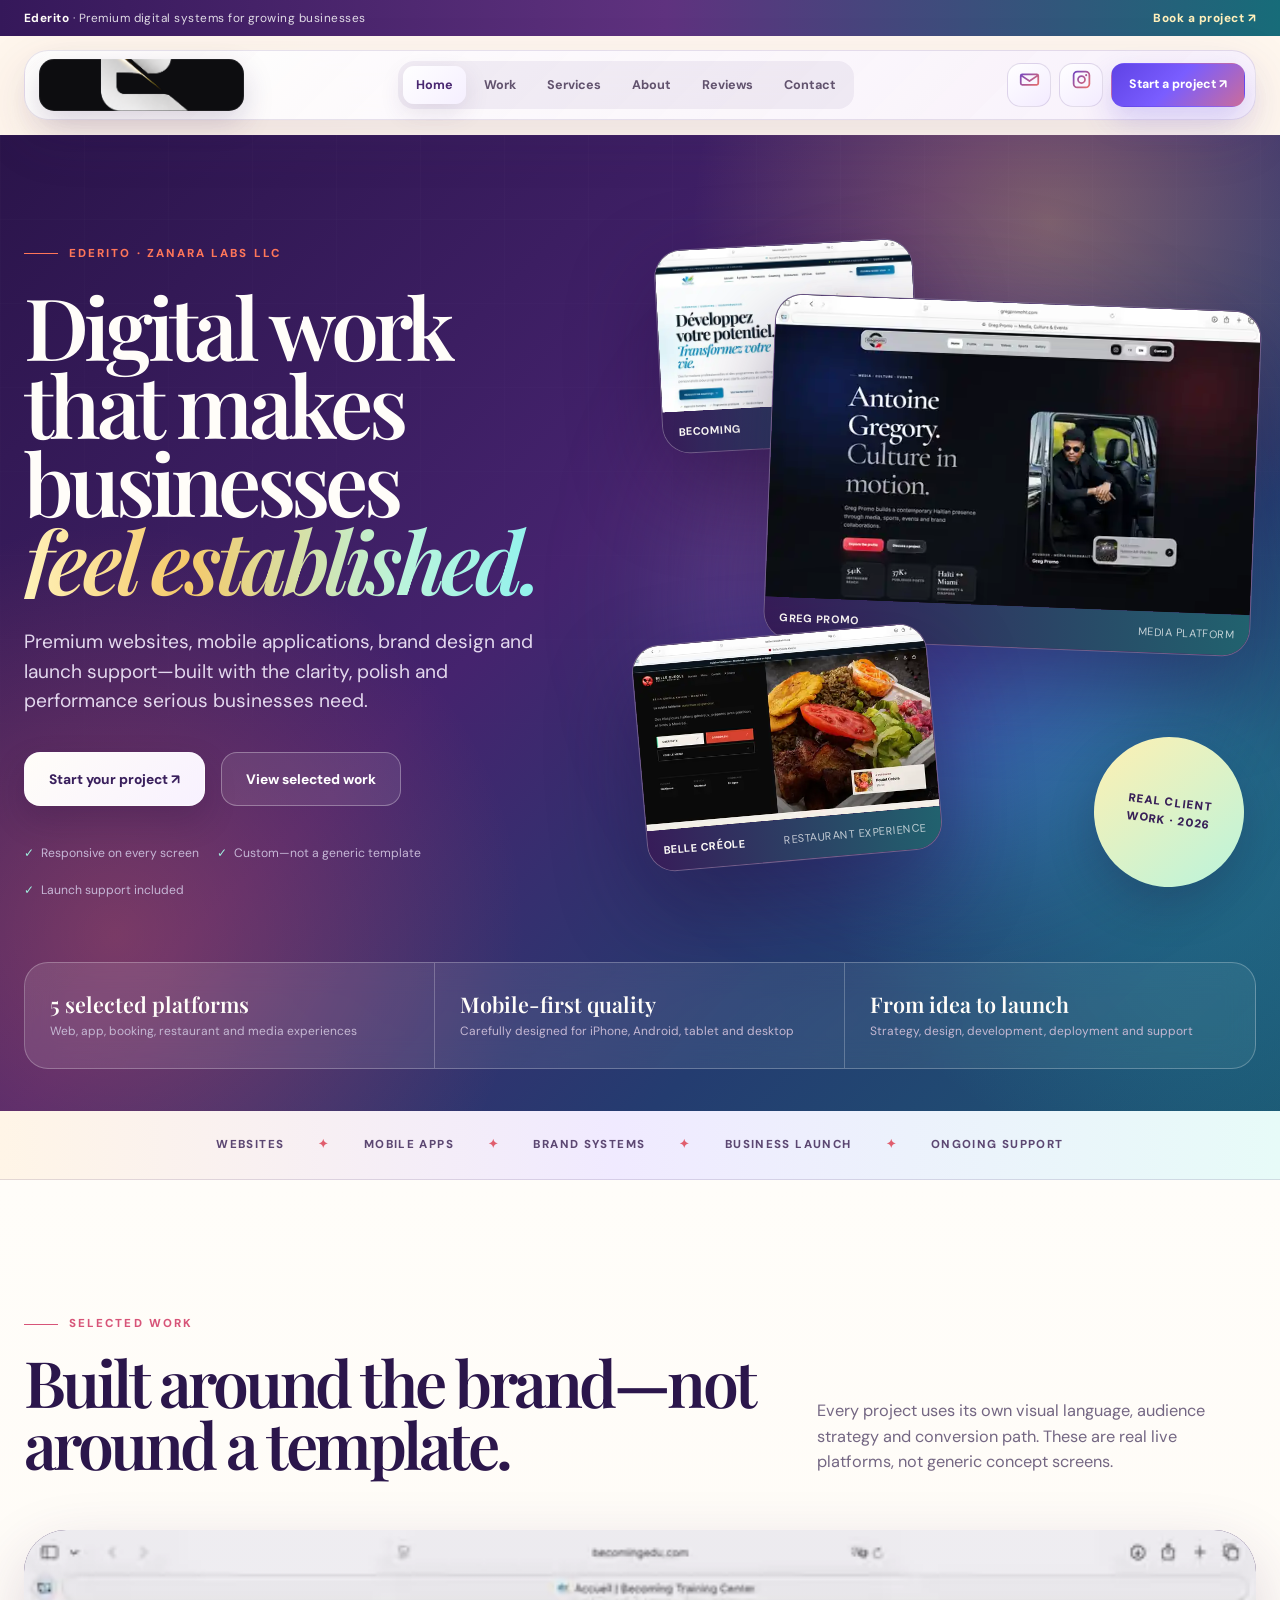
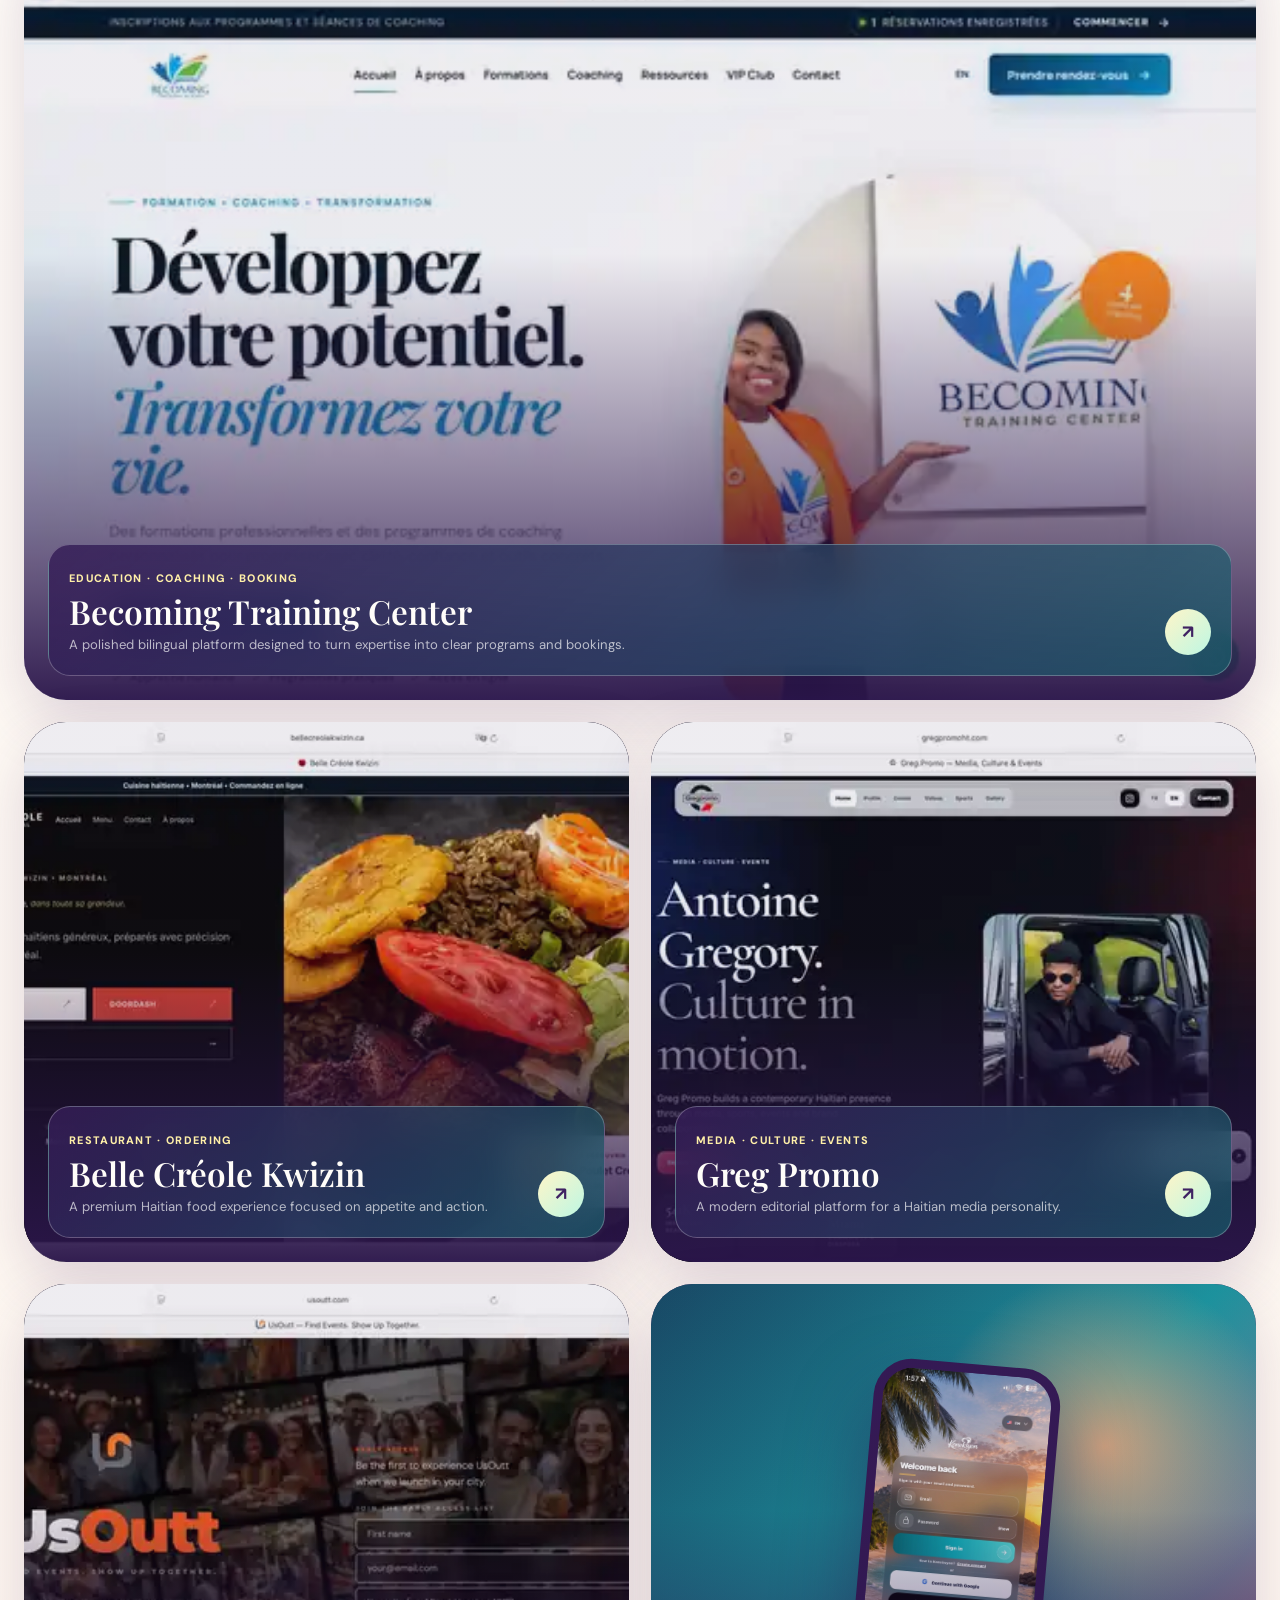
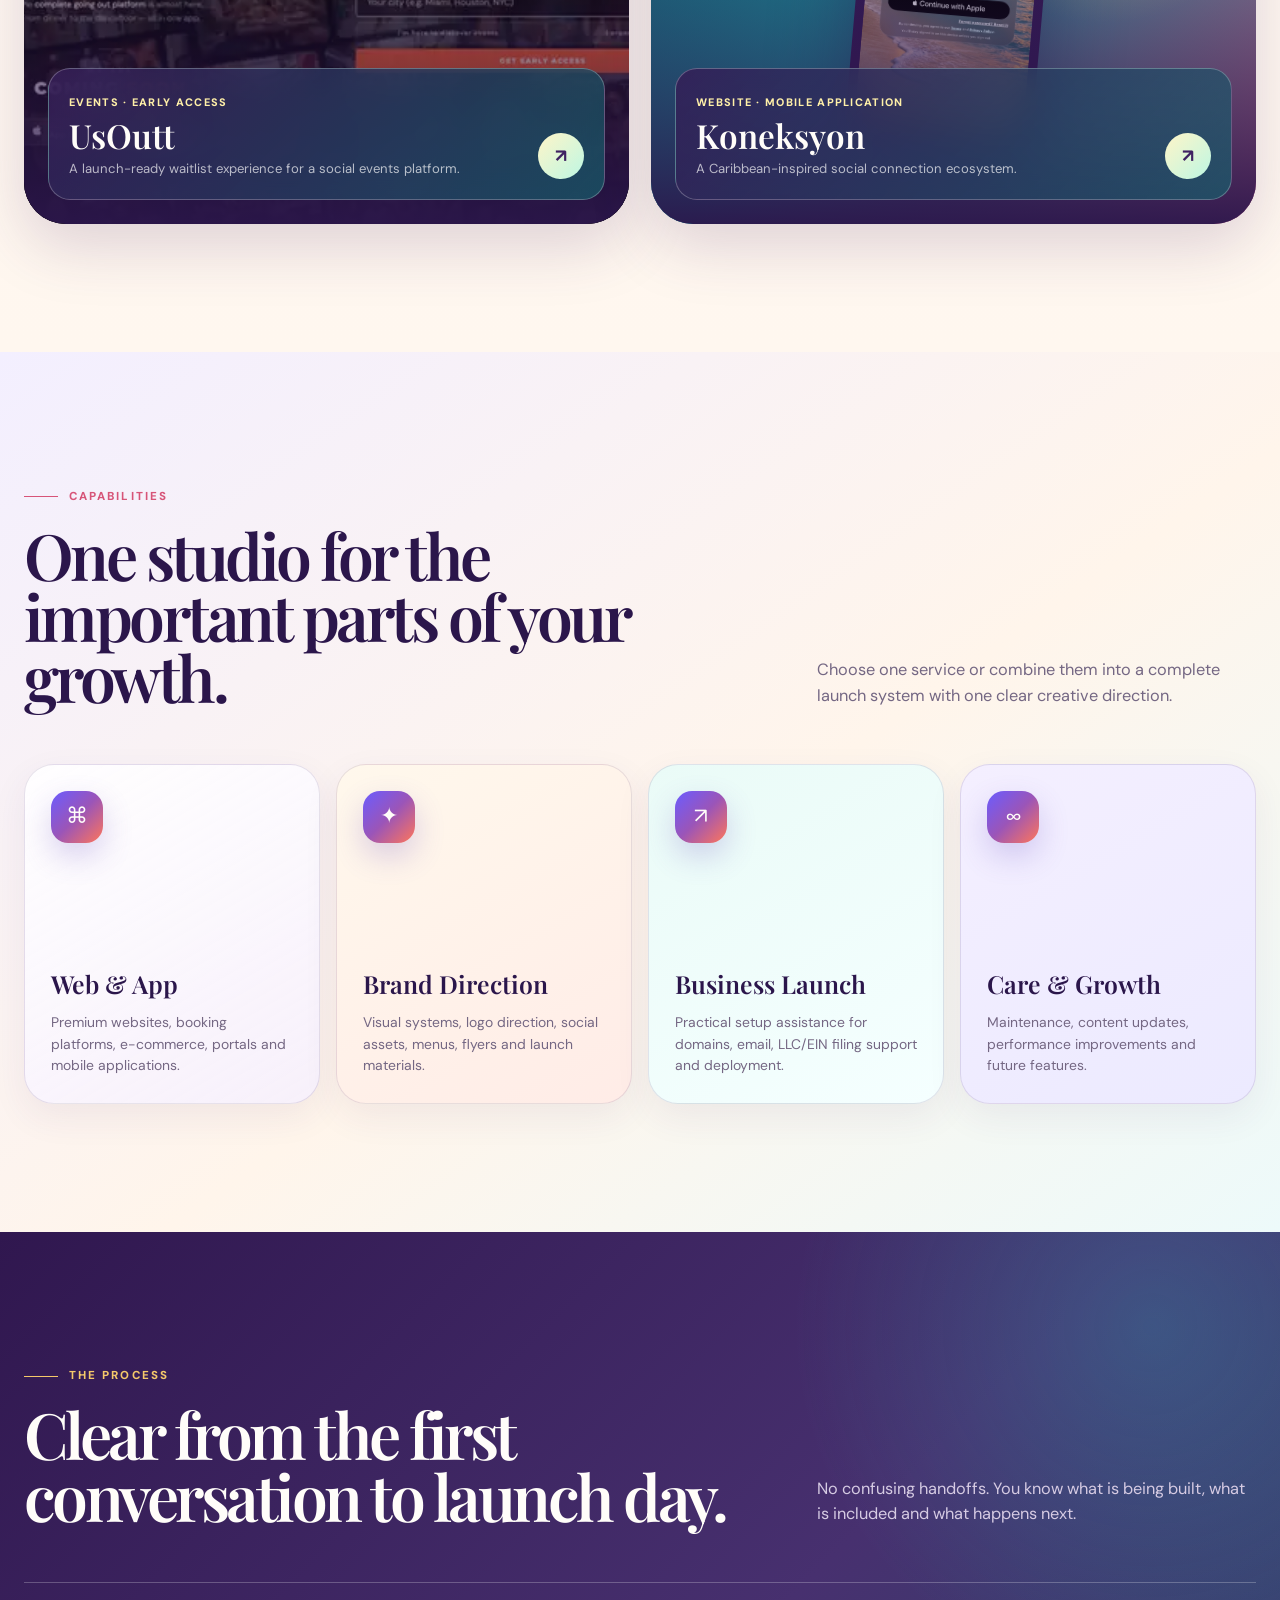
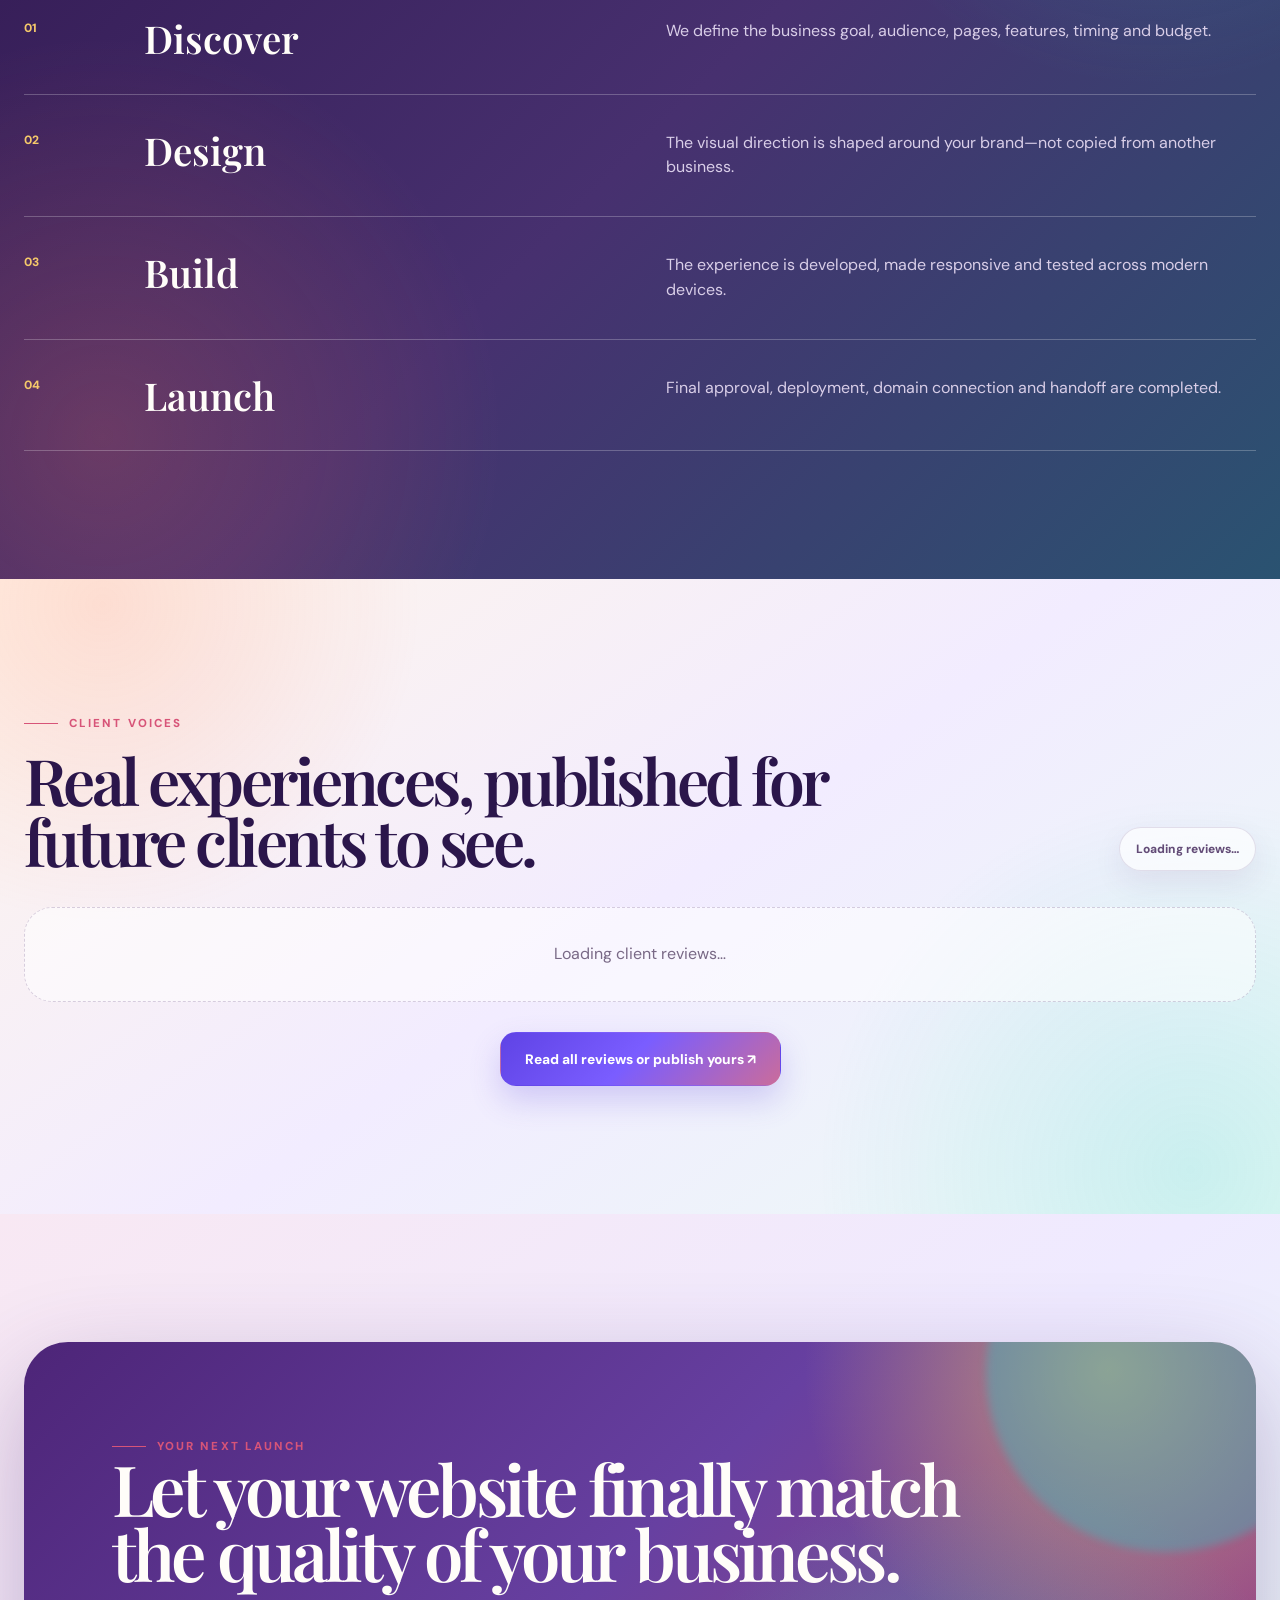
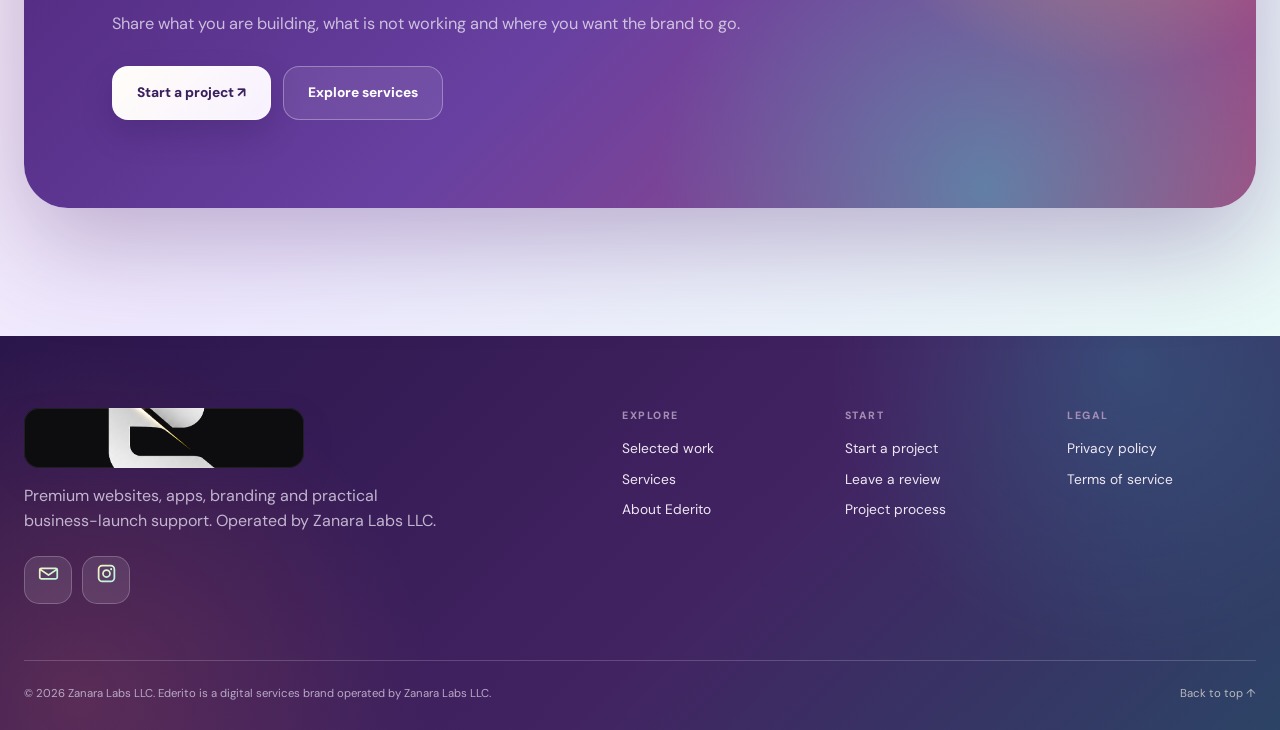
==== commit 7ef9e6df: "Add colorful premium homepage and public review preview" ====
--- a/index.html
+++ b/index.html
@@ -3,7 +3,7 @@
 <head>
 <meta charset="utf-8">
 <meta name="viewport" content="width=device-width, initial-scale=1, viewport-fit=cover">
-<meta name="theme-color" content="#0b0c0f">
+<meta name="theme-color" content="#4b2b74">
 <meta name="color-scheme" content="light">
 <title>Ederito — Premium Websites, Apps & Brand Systems</title>
 <meta name="description" content="Ederito creates premium websites, mobile applications, branding and business-launch systems for entrepreneurs.">
@@ -20,7 +20,8 @@
 <link rel="preconnect" href="https://fonts.gstatic.com" crossorigin>
 <link href="https://fonts.googleapis.com/css2?family=DM+Sans:wght@400;500;600;700;800&family=Playfair+Display:ital,wght@0,600;0,700;1,600&display=swap" rel="stylesheet">
 <link rel="stylesheet" href="assets/css/styles.css">
-</head><body>
+</head>
+<body>
 <a class="skip-link" href="#main">Skip to content</a>
 <div class="scroll-progress" aria-hidden="true"><span></span></div>
 <div class="announcement"><div class="shell announcement-inner"><span><strong>Ederito</strong> · Premium digital systems for growing businesses</span><a href="contact.html">Book a project ↗</a></div></div>
@@ -29,13 +30,13 @@
     <a class="brand" href="index.html" aria-label="Ederito home"><span class="brand-mark" aria-hidden="true">E</span><span class="brand-copy"><strong>EDERITO</strong><small>Design · Experience · Impact</small></span></a>
     <nav class="desktop-nav" aria-label="Primary navigation"><a href="index.html" aria-current="page">Home</a><a href="work.html">Work</a><a href="services.html">Services</a><a href="about.html">About</a><a href="reviews.html">Reviews</a><a href="contact.html">Contact</a></nav>
     <div class="header-actions">
-      <a class="icon-link" href="mailto:contact@ederito.com" aria-label="Email Ederito" title="Email">✉️</a>
-      <a class="icon-link" href="https://www.instagram.com/ederito_studio" target="_blank" rel="noreferrer" aria-label="Ederito on Instagram" title="Instagram">📸</a>
+      <a class="icon-link" href="mailto:contact@ederito.com" aria-label="Email Ederito" title="Email">Email</a>
+      <a class="icon-link" href="https://www.instagram.com/ederito_studio" target="_blank" rel="noreferrer" aria-label="Ederito on Instagram" title="Instagram">Instagram</a>
       <a class="button button--small" href="contact.html">Start a project ↗</a>
       <button class="menu-toggle" type="button" aria-label="Open menu" aria-expanded="false" data-menu-toggle><span></span><span></span></button>
     </div>
   </div>
-  <div class="mobile-menu" data-mobile-menu hidden><div class="mobile-menu__inner"><a href="index.html" aria-current="page">Home</a><a href="work.html">Work</a><a href="services.html">Services</a><a href="about.html">About</a><a href="reviews.html">Reviews</a><a href="contact.html">Contact</a><div class="mobile-socials"><a href="mailto:contact@ederito.com" aria-label="Email Ederito">✉️</a><a href="https://www.instagram.com/ederito_studio" target="_blank" rel="noreferrer" aria-label="Ederito on Instagram">📸</a></div></div></div>
+  <div class="mobile-menu" data-mobile-menu hidden><div class="mobile-menu__inner"><a href="index.html" aria-current="page">Home</a><a href="work.html">Work</a><a href="services.html">Services</a><a href="about.html">About</a><a href="reviews.html">Reviews</a><a href="contact.html">Contact</a><div class="mobile-socials"><a href="mailto:contact@ederito.com" aria-label="Email Ederito">Email</a><a href="https://www.instagram.com/ederito_studio" target="_blank" rel="noreferrer" aria-label="Ederito on Instagram">Instagram</a></div></div></div>
 </header>
 <main id="main">
 <section class="hero" id="top">
@@ -49,9 +50,9 @@
     </div>
     <div class="portfolio-stage reveal" aria-label="Selected Ederito website projects">
       <div class="stage-glow"></div>
-      <figure class="hero-shot hero-shot--top"><img src="https://s.wordpress.com/mshots/v1/https%3A%2F%2Fbecomingedu.com?w=1600" alt="Becoming Training Center website"><figcaption><b>Becoming</b><span>Coaching platform</span></figcaption></figure>
-      <figure class="hero-shot hero-shot--main"><img src="https://s.wordpress.com/mshots/v1/https%3A%2F%2Fgregpromoht.com?w=1600" alt="Greg Promo website"><figcaption><b>Greg Promo</b><span>Media platform</span></figcaption></figure>
-      <figure class="hero-shot hero-shot--left"><img src="https://s.wordpress.com/mshots/v1/https%3A%2F%2Fbellecreolekwizin.ca?w=1600" alt="Belle Creole Kwizin website"><figcaption><b>Belle Créole</b><span>Restaurant experience</span></figcaption></figure>
+      <figure class="hero-shot hero-shot--top"><img src="assets/images/becoming-cover.svg" alt="Becoming Training Center website"><figcaption><b>Becoming</b><span>Coaching platform</span></figcaption></figure>
+      <figure class="hero-shot hero-shot--main"><img src="assets/images/greg-cover.svg" alt="Greg Promo website"><figcaption><b>Greg Promo</b><span>Media platform</span></figcaption></figure>
+      <figure class="hero-shot hero-shot--left"><img src="assets/images/belle-cover.svg" alt="Belle Créole Kwizin website"><figcaption><b>Belle Créole</b><span>Restaurant experience</span></figcaption></figure>
       <div class="stage-badge">Real client<br>work · 2026</div>
     </div>
   </div>
@@ -62,11 +63,11 @@
   <div class="shell">
     <div class="section-head reveal"><div><span class="section-label">Selected work</span><h2>Built around the brand—not around a template.</h2></div><p>Every project uses its own visual language, audience strategy and conversion path. These are real live platforms, not generic concept screens.</p></div>
     <div class="work-grid">
-      <article class="work-card work-card--wide reveal"><a href="https://becomingedu.com" target="_blank" rel="noreferrer"><img src="https://s.wordpress.com/mshots/v1/https%3A%2F%2Fbecomingedu.com?w=1600" alt="Becoming Training Center website"><div class="work-card__meta"><div><span>Education · Coaching · Booking</span><h3>Becoming Training Center</h3><p>A polished bilingual platform designed to turn expertise into clear programs and bookings.</p></div><b class="work-card__arrow">↗</b></div></a></article>
-      <article class="work-card reveal"><a href="https://bellecreolekwizin.ca" target="_blank" rel="noreferrer"><img src="https://s.wordpress.com/mshots/v1/https%3A%2F%2Fbellecreolekwizin.ca?w=1600" alt="Belle Creole Kwizin website"><div class="work-card__meta"><div><span>Restaurant · Ordering</span><h3>Belle Créole Kwizin</h3><p>A premium Haitian food experience focused on appetite and action.</p></div><b class="work-card__arrow">↗</b></div></a></article>
-      <article class="work-card reveal"><a href="https://gregpromoht.com" target="_blank" rel="noreferrer"><img src="https://s.wordpress.com/mshots/v1/https%3A%2F%2Fgregpromoht.com?w=1600" alt="Greg Promo website"><div class="work-card__meta"><div><span>Media · Culture · Events</span><h3>Greg Promo</h3><p>A modern editorial platform for a Haitian media personality.</p></div><b class="work-card__arrow">↗</b></div></a></article>
-      <article class="work-card reveal"><a href="https://www.usoutt.com" target="_blank" rel="noreferrer"><img src="https://s.wordpress.com/mshots/v1/https%3A%2F%2Fwww.usoutt.com?w=1600" alt="UsOutt early access website"><div class="work-card__meta"><div><span>Events · Early access</span><h3>UsOutt</h3><p>A launch-ready waitlist experience for a social events platform.</p></div><b class="work-card__arrow">↗</b></div></a></article>
-      <article class="work-card reveal"><a href="https://koneksyondatingapp.com" target="_blank" rel="noreferrer"><div style="height:100%;min-height:inherit;background:radial-gradient(circle at 75% 30%,rgba(255,142,104,.8),transparent 30%),linear-gradient(135deg,#073e50,#0d8794 50%,#e89273);display:grid;place-items:center;padding:50px"><div style="width:min(37%,260px);padding:9px;border-radius:38px;background:#101216;box-shadow:0 35px 80px rgba(0,0,0,.5);transform:rotate(5deg)"><img src="assets/images/koneksyon-app.webp" alt="Koneksyon mobile app" style="border-radius:30px;aspect-ratio:9/19.4;object-fit:cover"></div></div><div class="work-card__meta"><div><span>Website · Mobile application</span><h3>Koneksyon</h3><p>A Caribbean-inspired social connection ecosystem.</p></div><b class="work-card__arrow">↗</b></div></a></article>
+      <article class="work-card work-card--wide reveal"><a href="https://becomingedu.com" target="_blank" rel="noreferrer"><img src="assets/images/becoming-cover.svg" alt="Becoming Training Center website" loading="lazy"><div class="work-card__meta"><div><span>Education · Coaching · Booking</span><h3>Becoming Training Center</h3><p>A polished bilingual platform designed to turn expertise into clear programs and bookings.</p></div><b class="work-card__arrow">↗</b></div></a></article>
+      <article class="work-card reveal"><a href="https://bellecreolekwizin.ca" target="_blank" rel="noreferrer"><img src="assets/images/belle-cover.svg" alt="Belle Créole Kwizin website" loading="lazy"><div class="work-card__meta"><div><span>Restaurant · Ordering</span><h3>Belle Créole Kwizin</h3><p>A premium Haitian food experience focused on appetite and action.</p></div><b class="work-card__arrow">↗</b></div></a></article>
+      <article class="work-card reveal"><a href="https://gregpromoht.com" target="_blank" rel="noreferrer"><img src="assets/images/greg-cover.svg" alt="Greg Promo website" loading="lazy"><div class="work-card__meta"><div><span>Media · Culture · Events</span><h3>Greg Promo</h3><p>A modern editorial platform for a Haitian media personality.</p></div><b class="work-card__arrow">↗</b></div></a></article>
+      <article class="work-card reveal"><a href="https://www.usoutt.com" target="_blank" rel="noreferrer"><img src="assets/images/usoutt-cover.svg" alt="UsOutt early access website" loading="lazy"><div class="work-card__meta"><div><span>Events · Early access</span><h3>UsOutt</h3><p>A launch-ready waitlist experience for a social events platform.</p></div><b class="work-card__arrow">↗</b></div></a></article>
+      <article class="work-card reveal"><a href="https://koneksyondatingapp.com" target="_blank" rel="noreferrer"><div style="height:100%;min-height:inherit;background:radial-gradient(circle at 75% 30%,rgba(255,176,124,.82),transparent 30%),linear-gradient(135deg,#174c67,#1b9ca4 50%,#d76c91);display:grid;place-items:center;padding:50px"><div style="width:min(37%,260px);padding:9px;border-radius:38px;background:#351a55;box-shadow:0 35px 80px rgba(41,16,72,.48);transform:rotate(5deg)"><img src="assets/images/koneksyon-app.webp" alt="Koneksyon mobile app" style="border-radius:30px;aspect-ratio:9/19.4;object-fit:cover"></div></div><div class="work-card__meta"><div><span>Website · Mobile application</span><h3>Koneksyon</h3><p>A Caribbean-inspired social connection ecosystem.</p></div><b class="work-card__arrow">↗</b></div></a></article>
     </div>
   </div>
 </section>
@@ -87,13 +88,24 @@
     <div class="process-list"><article class="process-row reveal"><span>01</span><h3>Discover</h3><p>We define the business goal, audience, pages, features, timing and budget.</p></article><article class="process-row reveal"><span>02</span><h3>Design</h3><p>The visual direction is shaped around your brand—not copied from another business.</p></article><article class="process-row reveal"><span>03</span><h3>Build</h3><p>The experience is developed, made responsive and tested across modern devices.</p></article><article class="process-row reveal"><span>04</span><h3>Launch</h3><p>Final approval, deployment, domain connection and handoff are completed.</p></article></div>
   </div>
 </section>
+<section class="section section--reviews-preview" id="reviews-live">
+  <div class="shell">
+    <div class="reviews-toolbar reveal">
+      <div><span class="section-label">Client voices</span><h2>Real experiences, published for future clients to see.</h2></div>
+      <span class="review-count" data-review-count>Loading reviews…</span>
+    </div>
+    <div class="reviews-grid" data-review-list data-limit="3"><div class="review-loading">Loading client reviews…</div></div>
+    <div class="reviews-actions reveal"><a class="button" href="reviews.html">Read all reviews or publish yours ↗</a></div>
+  </div>
+</section>
 <section class="section section--soft"><div class="shell"><div class="cta-panel reveal"><span class="section-label">Your next launch</span><h2>Let your website finally match the quality of your business.</h2><p>Share what you are building, what is not working and where you want the brand to go.</p><div class="cta-actions"><a class="button button--light" href="contact.html">Start a project ↗</a><a class="button button--ghost-dark" href="services.html">Explore services</a></div></div></div></section>
-</main><footer class="site-footer">
+</main>
+<footer class="site-footer">
   <div class="shell footer-top">
     <div class="footer-brand">
       <div class="footer-brand-row"><span class="footer-mark">E</span><strong>EDERITO</strong></div>
       <p>Premium websites, apps, branding and practical business-launch support. Operated by Zanara Labs LLC.</p>
-      <div class="footer-socials"><a href="mailto:contact@ederito.com" aria-label="Email Ederito" title="Email">✉️</a><a href="https://www.instagram.com/ederito_studio" target="_blank" rel="noreferrer" aria-label="Ederito on Instagram" title="Instagram">📸</a></div>
+      <div class="footer-socials"><a href="mailto:contact@ederito.com" aria-label="Email Ederito" title="Email">Email</a><a href="https://www.instagram.com/ederito_studio" target="_blank" rel="noreferrer" aria-label="Ederito on Instagram" title="Instagram">Instagram</a></div>
     </div>
     <div class="footer-links">
       <div><span>Explore</span><a href="work.html">Selected work</a><a href="services.html">Services</a><a href="about.html">About Ederito</a></div>
@@ -105,4 +117,4 @@
 </footer>
 <script src="assets/js/main.js" defer></script>
 </body>
-</html>+</html>
--- a/assets/css/styles.css
+++ b/assets/css/styles.css
@@ -1,3 +1,4 @@
 @import url("core.css");
 @import url("components.css");
 @import url("responsive.css");
+@import url("premium-color.css");
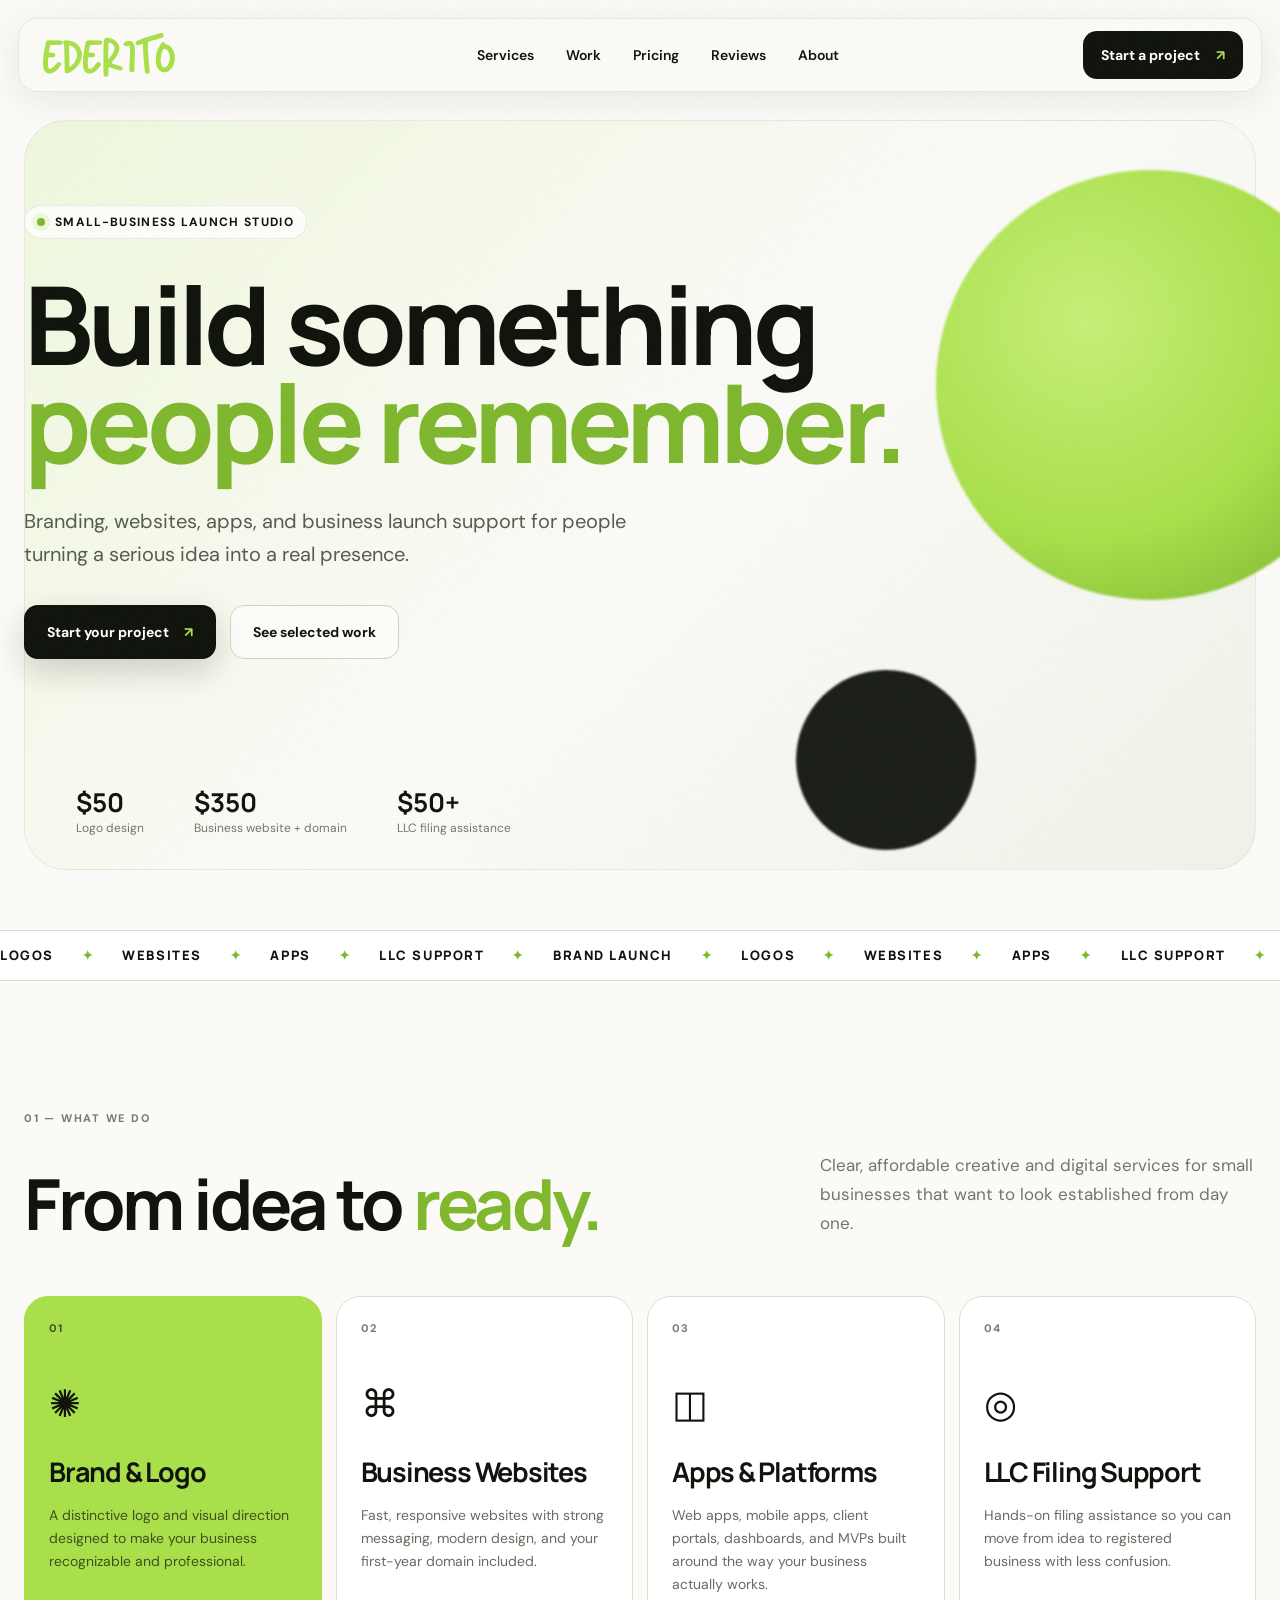
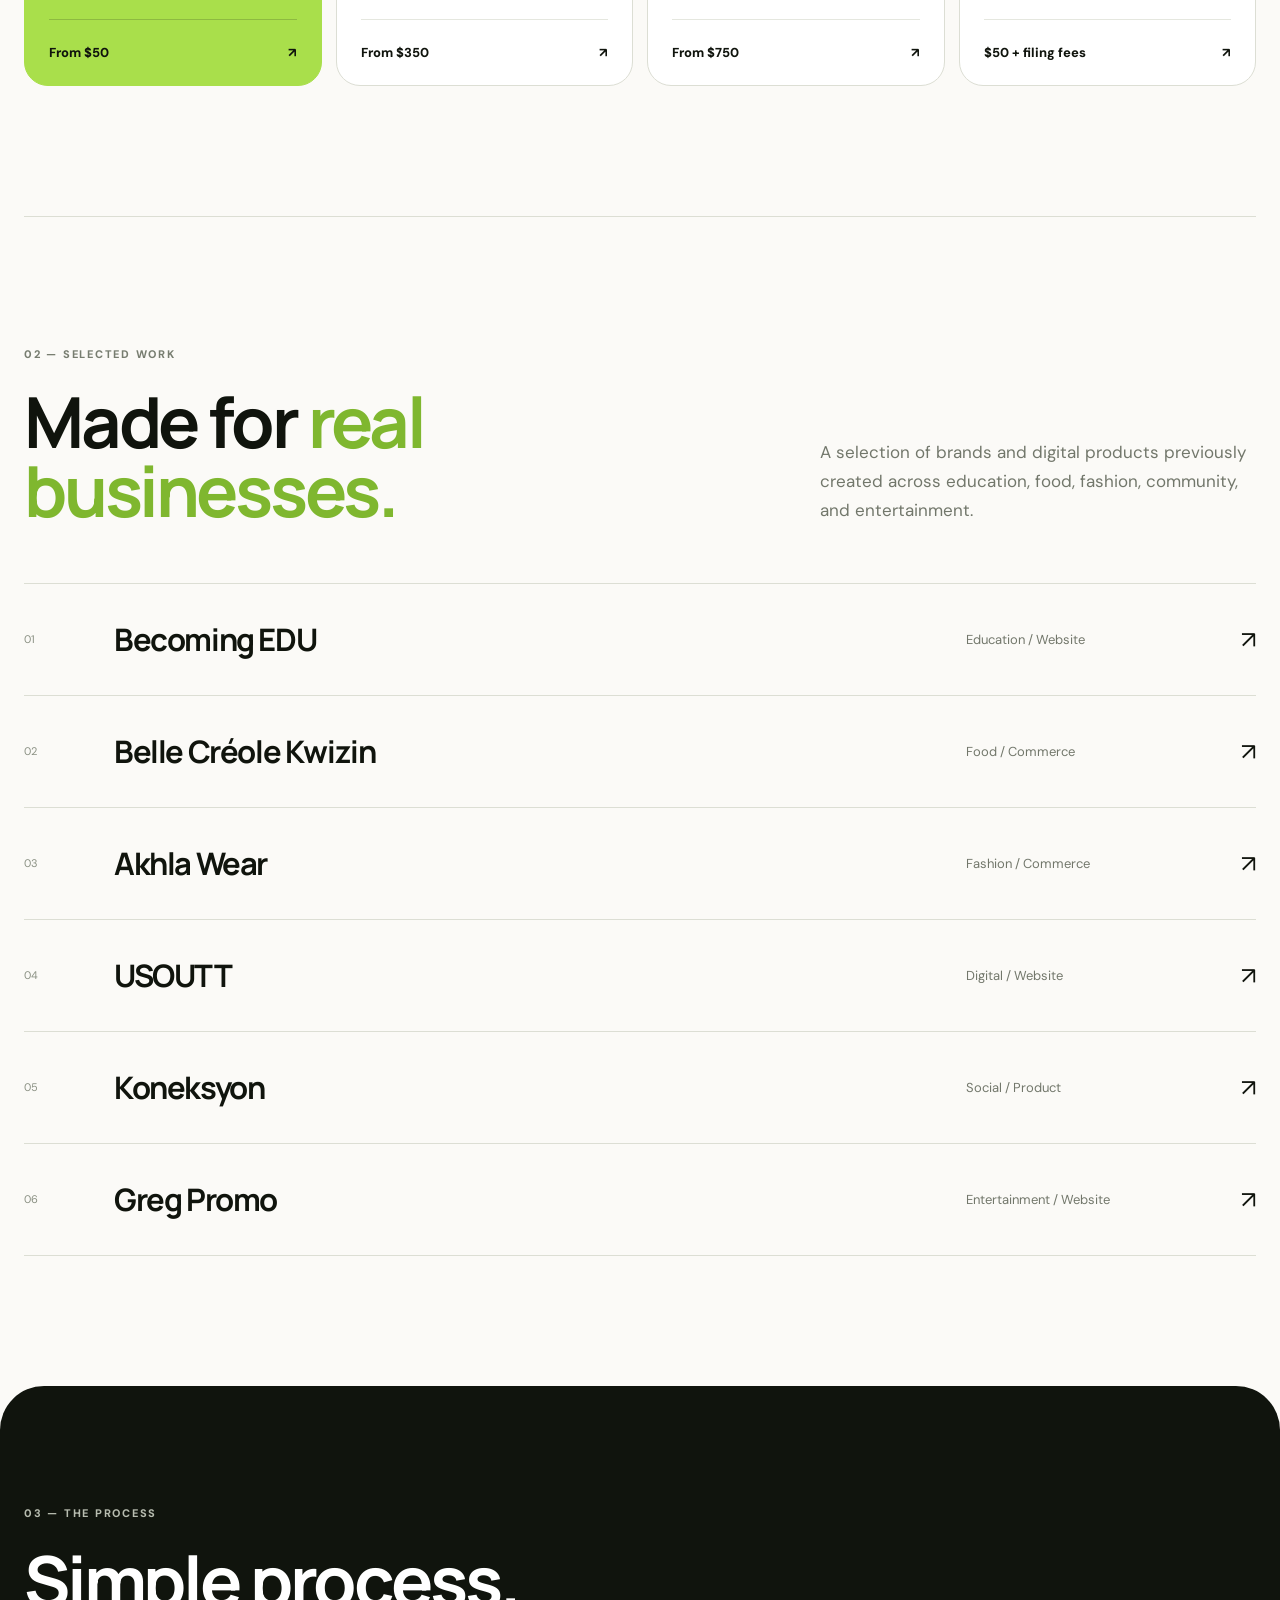
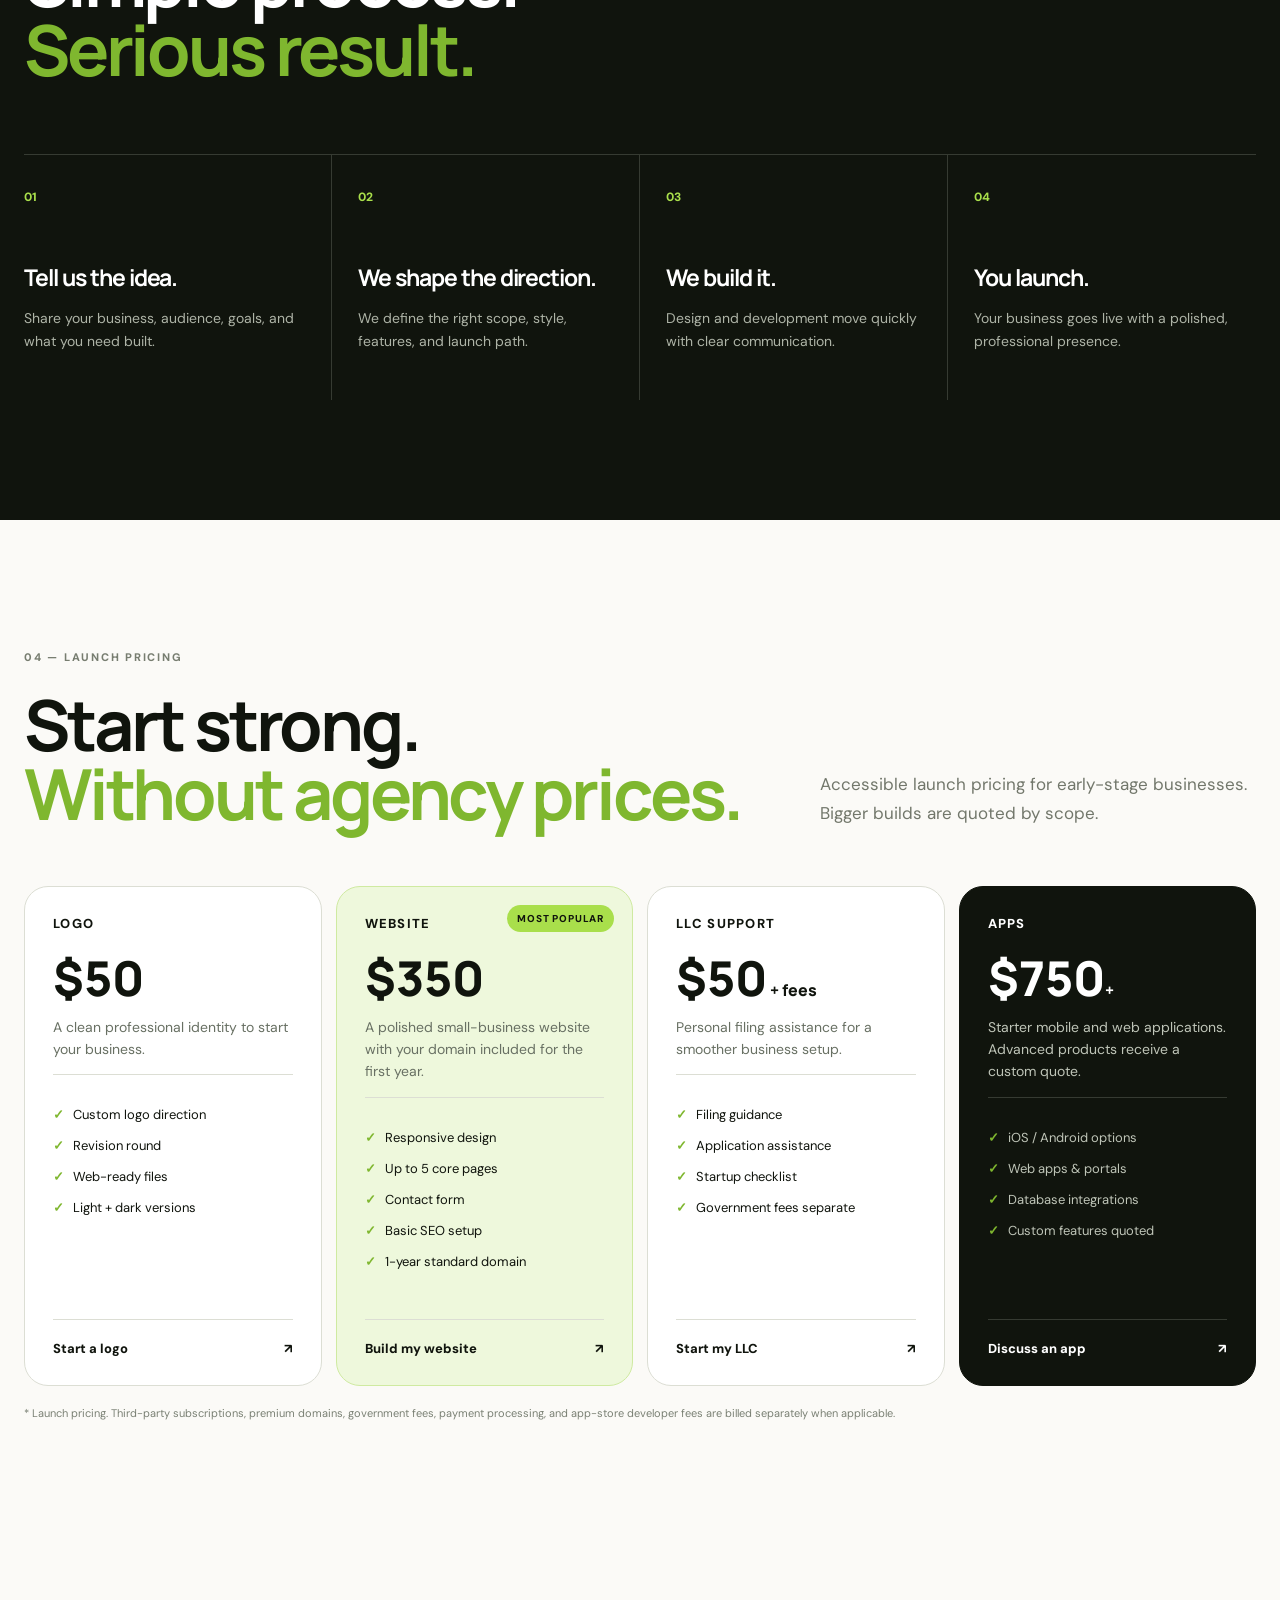
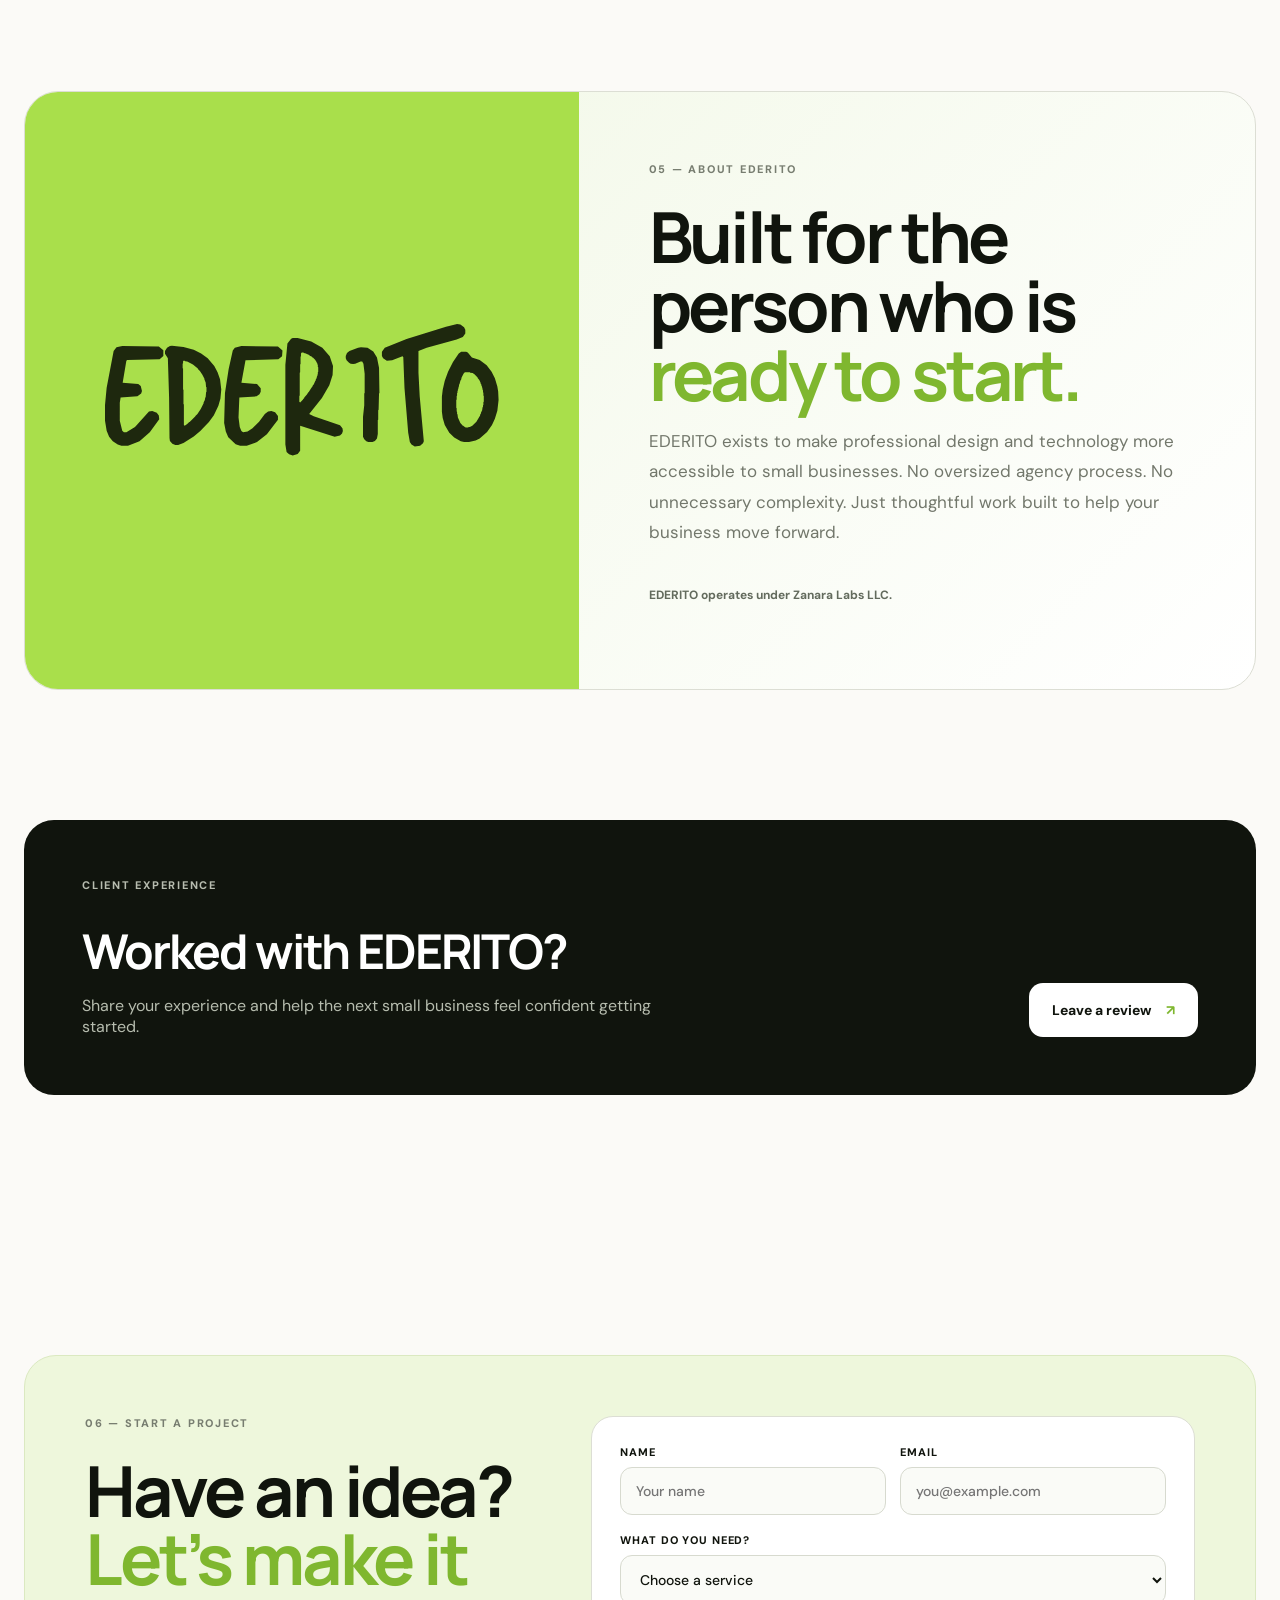
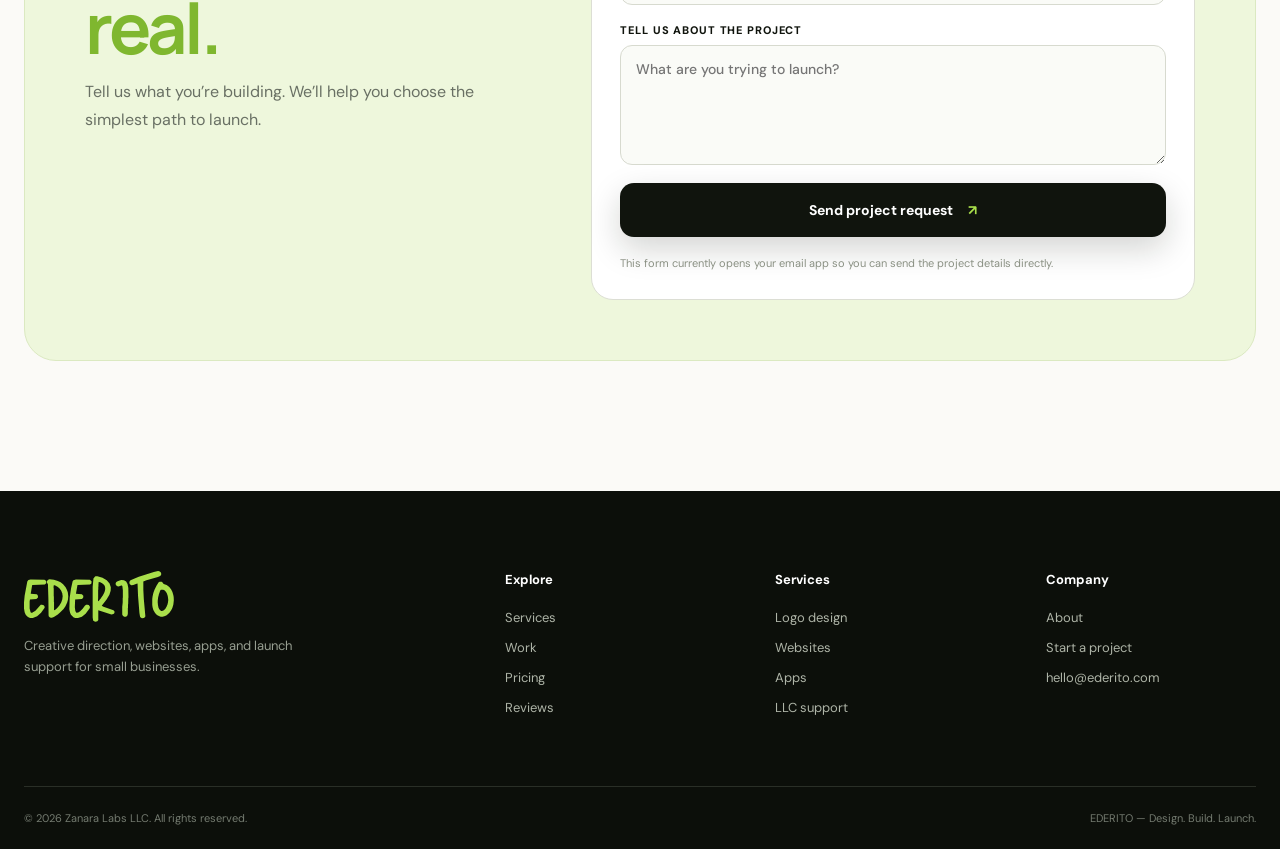
==== commit 436d1250: "Build premium EDERITO launch website" ====
--- a/index.html
+++ b/index.html
@@ -1,120 +1,205 @@
-<!doctype html>
+<!DOCTYPE html>
 <html lang="en">
 <head>
-<meta charset="utf-8">
-<meta name="viewport" content="width=device-width, initial-scale=1, viewport-fit=cover">
-<meta name="theme-color" content="#4b2b74">
-<meta name="color-scheme" content="light">
-<title>Ederito — Premium Websites, Apps & Brand Systems</title>
-<meta name="description" content="Ederito creates premium websites, mobile applications, branding and business-launch systems for entrepreneurs.">
-<meta name="robots" content="index,follow,max-image-preview:large">
-<meta property="og:type" content="website">
-<meta property="og:site_name" content="Ederito">
-<meta property="og:title" content="Ederito — Premium Websites, Apps & Brand Systems">
-<meta property="og:description" content="Ederito creates premium websites, mobile applications, branding and business-launch systems for entrepreneurs.">
-<meta property="og:image" content="assets/images/ederito-dark-card.webp">
-<meta name="twitter:card" content="summary_large_image">
-<link rel="canonical" href="https://ederito.com/">
-<link rel="icon" href="assets/images/favicon.png" type="image/png">
-<link rel="preconnect" href="https://fonts.googleapis.com">
-<link rel="preconnect" href="https://fonts.gstatic.com" crossorigin>
-<link href="https://fonts.googleapis.com/css2?family=DM+Sans:wght@400;500;600;700;800&family=Playfair+Display:ital,wght@0,600;0,700;1,600&display=swap" rel="stylesheet">
-<link rel="stylesheet" href="assets/css/styles.css">
+  <meta charset="UTF-8" />
+  <meta name="viewport" content="width=device-width, initial-scale=1.0" />
+  <meta name="description" content="EDERITO helps small businesses launch with logos, websites, apps, and LLC filing assistance." />
+  <meta name="theme-color" content="#10140d" />
+  <title>EDERITO — Design. Build. Launch.</title>
+  <link rel="icon" href="favicon.svg" type="image/svg+xml" />
+  <link rel="preconnect" href="https://fonts.googleapis.com" />
+  <link rel="preconnect" href="https://fonts.gstatic.com" crossorigin />
+  <link href="https://fonts.googleapis.com/css2?family=DM+Sans:wght@400;500;600;700&family=Manrope:wght@400;500;600;700;800&display=swap" rel="stylesheet" />
+  <link rel="stylesheet" href="styles.css" />
 </head>
 <body>
-<a class="skip-link" href="#main">Skip to content</a>
-<div class="scroll-progress" aria-hidden="true"><span></span></div>
-<div class="announcement"><div class="shell announcement-inner"><span><strong>Ederito</strong> · Premium digital systems for growing businesses</span><a href="contact.html">Book a project ↗</a></div></div>
-<header class="site-header" data-header>
-  <div class="shell header-inner">
-    <a class="brand" href="index.html" aria-label="Ederito home"><span class="brand-mark" aria-hidden="true">E</span><span class="brand-copy"><strong>EDERITO</strong><small>Design · Experience · Impact</small></span></a>
-    <nav class="desktop-nav" aria-label="Primary navigation"><a href="index.html" aria-current="page">Home</a><a href="work.html">Work</a><a href="services.html">Services</a><a href="about.html">About</a><a href="reviews.html">Reviews</a><a href="contact.html">Contact</a></nav>
-    <div class="header-actions">
-      <a class="icon-link" href="mailto:contact@ederito.com" aria-label="Email Ederito" title="Email">Email</a>
-      <a class="icon-link" href="https://www.instagram.com/ederito_studio" target="_blank" rel="noreferrer" aria-label="Ederito on Instagram" title="Instagram">Instagram</a>
-      <a class="button button--small" href="contact.html">Start a project ↗</a>
-      <button class="menu-toggle" type="button" aria-label="Open menu" aria-expanded="false" data-menu-toggle><span></span><span></span></button>
+  <div class="noise"></div>
+  <header class="site-header" id="top">
+    <a class="brand" href="#top" aria-label="EDERITO home">
+      <img src="assets/ederito-logo.svg" alt="EDERITO" />
+    </a>
+    <nav class="desktop-nav" aria-label="Primary navigation">
+      <a href="#services">Services</a>
+      <a href="#work">Work</a>
+      <a href="#pricing">Pricing</a>
+      <a href="reviews.html">Reviews</a>
+      <a href="#about">About</a>
+    </nav>
+    <a class="header-cta" href="#contact">Start a project <span>↗</span></a>
+    <button class="menu-toggle" aria-label="Open menu" aria-expanded="false"><span></span><span></span></button>
+  </header>
+
+  <main>
+    <section class="hero section-shell">
+      <div class="hero-orb orb-one"></div>
+      <div class="hero-orb orb-two"></div>
+      <div class="eyebrow"><span class="status-dot"></span> Small-business launch studio</div>
+      <h1>Build something<br/><em>people remember.</em></h1>
+      <p class="hero-copy">Branding, websites, apps, and business launch support for people turning a serious idea into a real presence.</p>
+      <div class="hero-actions">
+        <a class="button button-primary" href="#contact">Start your project <span>↗</span></a>
+        <a class="button button-ghost" href="#work">See selected work</a>
+      </div>
+      <div class="hero-meta">
+        <div><strong>$50</strong><span>Logo design</span></div>
+        <div><strong>$350</strong><span>Business website + domain</span></div>
+        <div><strong>$50+</strong><span>LLC filing assistance</span></div>
+      </div>
+    </section>
+
+    <section class="marquee-wrap" aria-label="Services">
+      <div class="marquee">
+        <span>LOGOS</span><i>✦</i><span>WEBSITES</span><i>✦</i><span>APPS</span><i>✦</i><span>LLC SUPPORT</span><i>✦</i><span>BRAND LAUNCH</span><i>✦</i>
+        <span>LOGOS</span><i>✦</i><span>WEBSITES</span><i>✦</i><span>APPS</span><i>✦</i><span>LLC SUPPORT</span><i>✦</i><span>BRAND LAUNCH</span><i>✦</i>
+      </div>
+    </section>
+
+    <section class="section-shell services" id="services">
+      <div class="section-kicker">01 — What we do</div>
+      <div class="section-heading-row">
+        <h2>From idea to <em>ready.</em></h2>
+        <p>Clear, affordable creative and digital services for small businesses that want to look established from day one.</p>
+      </div>
+      <div class="service-grid">
+        <article class="service-card featured-card">
+          <div class="service-number">01</div>
+          <div class="service-icon">✺</div>
+          <h3>Brand & Logo</h3>
+          <p>A distinctive logo and visual direction designed to make your business recognizable and professional.</p>
+          <div class="card-bottom"><span>From $50</span><span>↗</span></div>
+        </article>
+        <article class="service-card">
+          <div class="service-number">02</div>
+          <div class="service-icon">⌘</div>
+          <h3>Business Websites</h3>
+          <p>Fast, responsive websites with strong messaging, modern design, and your first-year domain included.</p>
+          <div class="card-bottom"><span>From $350</span><span>↗</span></div>
+        </article>
+        <article class="service-card">
+          <div class="service-number">03</div>
+          <div class="service-icon">◫</div>
+          <h3>Apps & Platforms</h3>
+          <p>Web apps, mobile apps, client portals, dashboards, and MVPs built around the way your business actually works.</p>
+          <div class="card-bottom"><span>From $750</span><span>↗</span></div>
+        </article>
+        <article class="service-card">
+          <div class="service-number">04</div>
+          <div class="service-icon">◎</div>
+          <h3>LLC Filing Support</h3>
+          <p>Hands-on filing assistance so you can move from idea to registered business with less confusion.</p>
+          <div class="card-bottom"><span>$50 + filing fees</span><span>↗</span></div>
+        </article>
+      </div>
+    </section>
+
+    <section class="work section-shell" id="work">
+      <div class="section-kicker">02 — Selected work</div>
+      <div class="section-heading-row">
+        <h2>Made for <em>real businesses.</em></h2>
+        <p>A selection of brands and digital products previously created across education, food, fashion, community, and entertainment.</p>
+      </div>
+      <div class="work-list">
+        <a class="work-item" href="https://becomingedu.com" target="_blank" rel="noopener"><span class="work-index">01</span><h3>Becoming EDU</h3><span class="work-type">Education / Website</span><span class="work-arrow">↗</span></a>
+        <a class="work-item" href="https://bellecreolekwizin.ca" target="_blank" rel="noopener"><span class="work-index">02</span><h3>Belle Créole Kwizin</h3><span class="work-type">Food / Commerce</span><span class="work-arrow">↗</span></a>
+        <a class="work-item" href="https://akhlawear.com" target="_blank" rel="noopener"><span class="work-index">03</span><h3>Akhla Wear</h3><span class="work-type">Fashion / Commerce</span><span class="work-arrow">↗</span></a>
+        <a class="work-item" href="https://usoutt.com" target="_blank" rel="noopener"><span class="work-index">04</span><h3>USOUTT</h3><span class="work-type">Digital / Website</span><span class="work-arrow">↗</span></a>
+        <a class="work-item" href="https://koneksyondatingapp.com" target="_blank" rel="noopener"><span class="work-index">05</span><h3>Koneksyon</h3><span class="work-type">Social / Product</span><span class="work-arrow">↗</span></a>
+        <a class="work-item" href="https://gregpromo.com" target="_blank" rel="noopener"><span class="work-index">06</span><h3>Greg Promo</h3><span class="work-type">Entertainment / Website</span><span class="work-arrow">↗</span></a>
+      </div>
+    </section>
+
+    <section class="process-band">
+      <div class="section-shell">
+        <div class="section-kicker light">03 — The process</div>
+        <div class="process-heading"><h2>Simple process.<br/><em>Serious result.</em></h2></div>
+        <div class="process-grid">
+          <div class="process-step"><span>01</span><h3>Tell us the idea.</h3><p>Share your business, audience, goals, and what you need built.</p></div>
+          <div class="process-step"><span>02</span><h3>We shape the direction.</h3><p>We define the right scope, style, features, and launch path.</p></div>
+          <div class="process-step"><span>03</span><h3>We build it.</h3><p>Design and development move quickly with clear communication.</p></div>
+          <div class="process-step"><span>04</span><h3>You launch.</h3><p>Your business goes live with a polished, professional presence.</p></div>
+        </div>
+      </div>
+    </section>
+
+    <section class="pricing section-shell" id="pricing">
+      <div class="section-kicker">04 — Launch pricing</div>
+      <div class="section-heading-row">
+        <h2>Start strong.<br/><em>Without agency prices.</em></h2>
+        <p>Accessible launch pricing for early-stage businesses. Bigger builds are quoted by scope.</p>
+      </div>
+      <div class="pricing-grid">
+        <article class="price-card">
+          <div class="price-top"><span>Logo</span><strong>$50</strong></div>
+          <p>A clean professional identity to start your business.</p>
+          <ul><li>Custom logo direction</li><li>Revision round</li><li>Web-ready files</li><li>Light + dark versions</li></ul>
+          <a href="#contact">Start a logo <span>↗</span></a>
+        </article>
+        <article class="price-card best">
+          <div class="best-label">Most popular</div>
+          <div class="price-top"><span>Website</span><strong>$350</strong></div>
+          <p>A polished small-business website with your domain included for the first year.</p>
+          <ul><li>Responsive design</li><li>Up to 5 core pages</li><li>Contact form</li><li>Basic SEO setup</li><li>1-year standard domain</li></ul>
+          <a href="#contact">Build my website <span>↗</span></a>
+        </article>
+        <article class="price-card">
+          <div class="price-top"><span>LLC Support</span><strong>$50<span class="price-small"> + fees</span></strong></div>
+          <p>Personal filing assistance for a smoother business setup.</p>
+          <ul><li>Filing guidance</li><li>Application assistance</li><li>Startup checklist</li><li>Government fees separate</li></ul>
+          <a href="#contact">Start my LLC <span>↗</span></a>
+        </article>
+        <article class="price-card dark-card">
+          <div class="price-top"><span>Apps</span><strong>$750<span class="price-small">+</span></strong></div>
+          <p>Starter mobile and web applications. Advanced products receive a custom quote.</p>
+          <ul><li>iOS / Android options</li><li>Web apps & portals</li><li>Database integrations</li><li>Custom features quoted</li></ul>
+          <a href="#contact">Discuss an app <span>↗</span></a>
+        </article>
+      </div>
+      <p class="pricing-note">* Launch pricing. Third-party subscriptions, premium domains, government fees, payment processing, and app-store developer fees are billed separately when applicable.</p>
+    </section>
+
+    <section class="about section-shell" id="about">
+      <div class="about-card">
+        <div class="about-wordmark"><img src="assets/ederito-logo.svg" alt="EDERITO" /></div>
+        <div class="about-copy">
+          <div class="section-kicker">05 — About EDERITO</div>
+          <h2>Built for the person who is <em>ready to start.</em></h2>
+          <p>EDERITO exists to make professional design and technology more accessible to small businesses. No oversized agency process. No unnecessary complexity. Just thoughtful work built to help your business move forward.</p>
+          <p class="legal-line">EDERITO operates under Zanara Labs LLC.</p>
+        </div>
+      </div>
+    </section>
+
+    <section class="review-cta section-shell">
+      <div class="review-panel">
+        <div><div class="section-kicker light">Client experience</div><h2>Worked with EDERITO?</h2><p>Share your experience and help the next small business feel confident getting started.</p></div>
+        <a class="button button-light" href="reviews.html">Leave a review <span>↗</span></a>
+      </div>
+    </section>
+
+    <section class="contact section-shell" id="contact">
+      <div class="contact-card">
+        <div class="contact-copy"><div class="section-kicker">06 — Start a project</div><h2>Have an idea?<br/><em>Let’s make it real.</em></h2><p>Tell us what you’re building. We’ll help you choose the simplest path to launch.</p></div>
+        <form class="project-form" id="projectForm">
+          <div class="form-row"><label>Name<input type="text" name="name" placeholder="Your name" required /></label><label>Email<input type="email" name="email" placeholder="you@example.com" required /></label></div>
+          <label>What do you need?<select name="service" required><option value="">Choose a service</option><option>Logo design — $50</option><option>Business website — $350</option><option>LLC filing assistance — $50 + fees</option><option>Starter app — from $750</option><option>Custom website or platform</option><option>Something else</option></select></label>
+          <label>Tell us about the project<textarea name="details" rows="5" placeholder="What are you trying to launch?" required></textarea></label>
+          <button type="submit" class="button button-primary">Send project request <span>↗</span></button>
+          <p class="form-note" id="formNote">This form currently opens your email app so you can send the project details directly.</p>
+        </form>
+      </div>
+    </section>
+  </main>
+
+  <footer>
+    <div class="footer-top section-shell">
+      <div class="footer-brand"><img src="assets/ederito-logo.svg" alt="EDERITO" /><p>Creative direction, websites, apps, and launch support for small businesses.</p></div>
+      <div class="footer-col"><strong>Explore</strong><a href="#services">Services</a><a href="#work">Work</a><a href="#pricing">Pricing</a><a href="reviews.html">Reviews</a></div>
+      <div class="footer-col"><strong>Services</strong><a href="#pricing">Logo design</a><a href="#pricing">Websites</a><a href="#pricing">Apps</a><a href="#pricing">LLC support</a></div>
+      <div class="footer-col"><strong>Company</strong><a href="#about">About</a><a href="#contact">Start a project</a><a href="mailto:hello@ederito.com">hello@ederito.com</a></div>
     </div>
-  </div>
-  <div class="mobile-menu" data-mobile-menu hidden><div class="mobile-menu__inner"><a href="index.html" aria-current="page">Home</a><a href="work.html">Work</a><a href="services.html">Services</a><a href="about.html">About</a><a href="reviews.html">Reviews</a><a href="contact.html">Contact</a><div class="mobile-socials"><a href="mailto:contact@ederito.com" aria-label="Email Ederito">Email</a><a href="https://www.instagram.com/ederito_studio" target="_blank" rel="noreferrer" aria-label="Ederito on Instagram">Instagram</a></div></div></div>
-</header>
-<main id="main">
-<section class="hero" id="top">
-  <div class="shell hero-grid">
-    <div class="reveal">
-      <span class="eyebrow">Ederito · Zanara Labs LLC</span>
-      <h1>Digital work that makes businesses <em>feel established.</em></h1>
-      <p class="hero-lead">Premium websites, mobile applications, brand design and launch support—built with the clarity, polish and performance serious businesses need.</p>
-      <div class="hero-actions"><a class="button button--light" href="contact.html">Start your project ↗</a><a class="button button--ghost-dark" href="work.html">View selected work</a></div>
-      <div class="hero-micro"><span>Responsive on every screen</span><span>Custom—not a generic template</span><span>Launch support included</span></div>
-    </div>
-    <div class="portfolio-stage reveal" aria-label="Selected Ederito website projects">
-      <div class="stage-glow"></div>
-      <figure class="hero-shot hero-shot--top"><img src="assets/images/becoming-cover.svg" alt="Becoming Training Center website"><figcaption><b>Becoming</b><span>Coaching platform</span></figcaption></figure>
-      <figure class="hero-shot hero-shot--main"><img src="assets/images/greg-cover.svg" alt="Greg Promo website"><figcaption><b>Greg Promo</b><span>Media platform</span></figcaption></figure>
-      <figure class="hero-shot hero-shot--left"><img src="assets/images/belle-cover.svg" alt="Belle Créole Kwizin website"><figcaption><b>Belle Créole</b><span>Restaurant experience</span></figcaption></figure>
-      <div class="stage-badge">Real client<br>work · 2026</div>
-    </div>
-  </div>
-  <div class="shell hero-proof reveal"><div><strong>5 selected platforms</strong><span>Web, app, booking, restaurant and media experiences</span></div><div><strong>Mobile-first quality</strong><span>Carefully designed for iPhone, Android, tablet and desktop</span></div><div><strong>From idea to launch</strong><span>Strategy, design, development, deployment and support</span></div></div>
-</section>
-<section class="logo-strip"><div class="shell logo-track"><span>Websites</span><i>✦</i><span>Mobile apps</span><i>✦</i><span>Brand systems</span><i>✦</i><span>Business launch</span><i>✦</i><span>Ongoing support</span></div></section>
-<section class="section section--white">
-  <div class="shell">
-    <div class="section-head reveal"><div><span class="section-label">Selected work</span><h2>Built around the brand—not around a template.</h2></div><p>Every project uses its own visual language, audience strategy and conversion path. These are real live platforms, not generic concept screens.</p></div>
-    <div class="work-grid">
-      <article class="work-card work-card--wide reveal"><a href="https://becomingedu.com" target="_blank" rel="noreferrer"><img src="assets/images/becoming-cover.svg" alt="Becoming Training Center website" loading="lazy"><div class="work-card__meta"><div><span>Education · Coaching · Booking</span><h3>Becoming Training Center</h3><p>A polished bilingual platform designed to turn expertise into clear programs and bookings.</p></div><b class="work-card__arrow">↗</b></div></a></article>
-      <article class="work-card reveal"><a href="https://bellecreolekwizin.ca" target="_blank" rel="noreferrer"><img src="assets/images/belle-cover.svg" alt="Belle Créole Kwizin website" loading="lazy"><div class="work-card__meta"><div><span>Restaurant · Ordering</span><h3>Belle Créole Kwizin</h3><p>A premium Haitian food experience focused on appetite and action.</p></div><b class="work-card__arrow">↗</b></div></a></article>
-      <article class="work-card reveal"><a href="https://gregpromoht.com" target="_blank" rel="noreferrer"><img src="assets/images/greg-cover.svg" alt="Greg Promo website" loading="lazy"><div class="work-card__meta"><div><span>Media · Culture · Events</span><h3>Greg Promo</h3><p>A modern editorial platform for a Haitian media personality.</p></div><b class="work-card__arrow">↗</b></div></a></article>
-      <article class="work-card reveal"><a href="https://www.usoutt.com" target="_blank" rel="noreferrer"><img src="assets/images/usoutt-cover.svg" alt="UsOutt early access website" loading="lazy"><div class="work-card__meta"><div><span>Events · Early access</span><h3>UsOutt</h3><p>A launch-ready waitlist experience for a social events platform.</p></div><b class="work-card__arrow">↗</b></div></a></article>
-      <article class="work-card reveal"><a href="https://koneksyondatingapp.com" target="_blank" rel="noreferrer"><div style="height:100%;min-height:inherit;background:radial-gradient(circle at 75% 30%,rgba(255,176,124,.82),transparent 30%),linear-gradient(135deg,#174c67,#1b9ca4 50%,#d76c91);display:grid;place-items:center;padding:50px"><div style="width:min(37%,260px);padding:9px;border-radius:38px;background:#351a55;box-shadow:0 35px 80px rgba(41,16,72,.48);transform:rotate(5deg)"><img src="assets/images/koneksyon-app.webp" alt="Koneksyon mobile app" style="border-radius:30px;aspect-ratio:9/19.4;object-fit:cover"></div></div><div class="work-card__meta"><div><span>Website · Mobile application</span><h3>Koneksyon</h3><p>A Caribbean-inspired social connection ecosystem.</p></div><b class="work-card__arrow">↗</b></div></a></article>
-    </div>
-  </div>
-</section>
-<section class="section section--paper">
-  <div class="shell">
-    <div class="section-head reveal"><div><span class="section-label">Capabilities</span><h2>One studio for the important parts of your growth.</h2></div><p>Choose one service or combine them into a complete launch system with one clear creative direction.</p></div>
-    <div class="capability-grid">
-      <article class="capability-card reveal"><div class="capability-icon">⌘</div><h3>Web & App</h3><p>Premium websites, booking platforms, e-commerce, portals and mobile applications.</p></article>
-      <article class="capability-card reveal"><div class="capability-icon">✦</div><h3>Brand Direction</h3><p>Visual systems, logo direction, social assets, menus, flyers and launch materials.</p></article>
-      <article class="capability-card reveal"><div class="capability-icon">↗</div><h3>Business Launch</h3><p>Practical setup assistance for domains, email, LLC/EIN filing support and deployment.</p></article>
-      <article class="capability-card reveal"><div class="capability-icon">∞</div><h3>Care & Growth</h3><p>Maintenance, content updates, performance improvements and future features.</p></article>
-    </div>
-  </div>
-</section>
-<section class="section section--dark" id="process">
-  <div class="shell">
-    <div class="section-head reveal"><div><span class="section-label">The process</span><h2>Clear from the first conversation to launch day.</h2></div><p>No confusing handoffs. You know what is being built, what is included and what happens next.</p></div>
-    <div class="process-list"><article class="process-row reveal"><span>01</span><h3>Discover</h3><p>We define the business goal, audience, pages, features, timing and budget.</p></article><article class="process-row reveal"><span>02</span><h3>Design</h3><p>The visual direction is shaped around your brand—not copied from another business.</p></article><article class="process-row reveal"><span>03</span><h3>Build</h3><p>The experience is developed, made responsive and tested across modern devices.</p></article><article class="process-row reveal"><span>04</span><h3>Launch</h3><p>Final approval, deployment, domain connection and handoff are completed.</p></article></div>
-  </div>
-</section>
-<section class="section section--reviews-preview" id="reviews-live">
-  <div class="shell">
-    <div class="reviews-toolbar reveal">
-      <div><span class="section-label">Client voices</span><h2>Real experiences, published for future clients to see.</h2></div>
-      <span class="review-count" data-review-count>Loading reviews…</span>
-    </div>
-    <div class="reviews-grid" data-review-list data-limit="3"><div class="review-loading">Loading client reviews…</div></div>
-    <div class="reviews-actions reveal"><a class="button" href="reviews.html">Read all reviews or publish yours ↗</a></div>
-  </div>
-</section>
-<section class="section section--soft"><div class="shell"><div class="cta-panel reveal"><span class="section-label">Your next launch</span><h2>Let your website finally match the quality of your business.</h2><p>Share what you are building, what is not working and where you want the brand to go.</p><div class="cta-actions"><a class="button button--light" href="contact.html">Start a project ↗</a><a class="button button--ghost-dark" href="services.html">Explore services</a></div></div></div></section>
-</main>
-<footer class="site-footer">
-  <div class="shell footer-top">
-    <div class="footer-brand">
-      <div class="footer-brand-row"><span class="footer-mark">E</span><strong>EDERITO</strong></div>
-      <p>Premium websites, apps, branding and practical business-launch support. Operated by Zanara Labs LLC.</p>
-      <div class="footer-socials"><a href="mailto:contact@ederito.com" aria-label="Email Ederito" title="Email">Email</a><a href="https://www.instagram.com/ederito_studio" target="_blank" rel="noreferrer" aria-label="Ederito on Instagram" title="Instagram">Instagram</a></div>
-    </div>
-    <div class="footer-links">
-      <div><span>Explore</span><a href="work.html">Selected work</a><a href="services.html">Services</a><a href="about.html">About Ederito</a></div>
-      <div><span>Start</span><a href="contact.html">Start a project</a><a href="reviews.html">Leave a review</a><a href="contact.html#process">Project process</a></div>
-      <div><span>Legal</span><a href="privacy.html">Privacy policy</a><a href="terms.html">Terms of service</a></div>
-    </div>
-  </div>
-  <div class="shell footer-bottom"><span>© <span data-year></span> Zanara Labs LLC. Ederito is a digital services brand operated by Zanara Labs LLC.</span><a href="#top">Back to top ↑</a></div>
-</footer>
-<script src="assets/js/main.js" defer></script>
+    <div class="footer-bottom section-shell"><span>© 2026 Zanara Labs LLC. All rights reserved.</span><span>EDERITO — Design. Build. Launch.</span></div>
+  </footer>
+
+  <script src="script.js"></script>
 </body>
 </html>
--- a/styles.css
+++ b/styles.css
@@ -0,0 +1,4 @@
+:root{--ink:#10140d;--green:#a9df4b;--green-deep:#7fb72f;--cream:#f5f3ec;--paper:#fbfaf7;--muted:#72776b;--line:#dcded4;--white:#fff;--shadow:0 20px 60px rgba(16,20,13,.09)}
+*{box-sizing:border-box}html{scroll-behavior:smooth}body{margin:0;background:var(--paper);color:var(--ink);font-family:"DM Sans",sans-serif;overflow-x:hidden}a{color:inherit;text-decoration:none}img{max-width:100%;display:block}.noise{position:fixed;inset:0;pointer-events:none;opacity:.035;z-index:99;background-image:url("data:image/svg+xml,%3Csvg viewBox='0 0 180 180' xmlns='http://www.w3.org/2000/svg'%3E%3Cfilter id='n'%3E%3CfeTurbulence type='fractalNoise' baseFrequency='.9' numOctaves='4' stitchTiles='stitch'/%3E%3C/filter%3E%3Crect width='100%25' height='100%25' filter='url(%23n)' opacity='.5'/%3E%3C/svg%3E")}.section-shell{width:min(1240px,calc(100% - 48px));margin-inline:auto}.site-header{position:fixed;z-index:50;top:18px;left:50%;transform:translateX(-50%);width:min(1260px,calc(100% - 36px));height:74px;display:grid;grid-template-columns:190px 1fr auto;align-items:center;gap:30px;padding:0 18px 0 24px;background:rgba(251,250,247,.86);border:1px solid rgba(16,20,13,.08);backdrop-filter:blur(20px);border-radius:20px;box-shadow:0 8px 35px rgba(16,20,13,.08)}.brand img{width:132px;height:48px;object-fit:contain}.desktop-nav{display:flex;justify-content:center;gap:32px;font-size:14px;font-weight:600}.desktop-nav a{position:relative}.desktop-nav a:after{content:"";position:absolute;left:0;right:100%;bottom:-8px;height:2px;background:var(--green);transition:.25s}.desktop-nav a:hover:after,.desktop-nav a.active:after{right:0}.header-cta{display:flex;gap:16px;align-items:center;background:var(--ink);color:white;padding:15px 18px;border-radius:14px;font-size:14px;font-weight:700}.header-cta span,.button span{color:var(--green)}.menu-toggle{display:none;border:0;background:transparent;width:42px;height:42px}.menu-toggle span{display:block;height:2px;background:var(--ink);margin:6px}.hero{min-height:930px;padding-top:205px;position:relative;isolation:isolate}.hero:before{content:"";position:absolute;z-index:-2;inset:120px 0 60px;border-radius:42px;background:linear-gradient(135deg,#eef7dc 0%,#fbfaf7 52%,#eef2e8 100%);border:1px solid rgba(16,20,13,.06)}.hero-orb{position:absolute;border-radius:50%;filter:blur(1px);z-index:-1}.orb-one{width:430px;height:430px;right:-110px;top:170px;background:radial-gradient(circle at 35% 35%,#c6ef78,#a9df4b 55%,#78ad2c)}.orb-two{width:180px;height:180px;right:280px;bottom:80px;background:#10140d;opacity:.95}.eyebrow{display:inline-flex;align-items:center;gap:10px;padding:8px 12px;border-radius:999px;background:rgba(255,255,255,.75);border:1px solid rgba(16,20,13,.08);font-size:12px;font-weight:700;letter-spacing:.11em;text-transform:uppercase}.status-dot{width:8px;height:8px;background:var(--green-deep);border-radius:50%;box-shadow:0 0 0 5px rgba(169,223,75,.18)}h1,h2,h3{font-family:"Manrope",sans-serif;margin:0;letter-spacing:-.045em}h1{font-size:clamp(66px,8.5vw,132px);line-height:.9;max-width:1000px;margin-top:36px;font-weight:750}h1 em,h2 em{font-style:normal;color:var(--green-deep)}.hero-copy{max-width:620px;font-size:20px;line-height:1.65;color:#565c50;margin:34px 0}.hero-actions{display:flex;gap:14px;align-items:center}.button{display:inline-flex;align-items:center;justify-content:center;gap:15px;border-radius:14px;padding:17px 22px;font-weight:700;font-size:14px;border:1px solid transparent;cursor:pointer;font-family:inherit;transition:transform .2s,box-shadow .2s,background .2s}.button:hover{transform:translateY(-2px)}.button-primary{background:var(--ink);color:#fff;box-shadow:0 12px 32px rgba(16,20,13,.18)}.button-ghost{border-color:#cfd3c8;background:rgba(255,255,255,.6)}.button-light{background:white;color:var(--ink)}.button-light span{color:var(--green-deep)}.hero-meta{position:absolute;bottom:94px;left:52px;display:flex;gap:50px}.hero-meta div{display:flex;flex-direction:column;gap:5px}.hero-meta strong{font:700 26px/1 "Manrope"}.hero-meta span{font-size:12px;color:var(--muted)}.marquee-wrap{overflow:hidden;border-block:1px solid var(--line);background:#fff}.marquee{display:flex;align-items:center;gap:28px;white-space:nowrap;width:max-content;padding:18px 0;animation:marquee 34s linear infinite;font:800 13px/1 "Manrope";letter-spacing:.12em}.marquee i{color:var(--green-deep);font-style:normal}@keyframes marquee{to{transform:translateX(-50%)}}.services,.work,.pricing,.about,.contact{padding-block:130px}.section-kicker{font-size:11px;letter-spacing:.16em;text-transform:uppercase;font-weight:800;color:#777d70;margin-bottom:26px}.section-kicker.light{color:#b7bcaf}.section-heading-row{display:grid;grid-template-columns:1.25fr .75fr;gap:70px;align-items:end;margin-bottom:58px}.section-heading-row h2,.process-heading h2,.about h2,.contact h2,.review-form-intro h2,.review-trust h2{font-size:clamp(44px,5.5vw,76px);line-height:.98}.section-heading-row p{font-size:17px;line-height:1.7;color:var(--muted);max-width:480px;margin:0}.service-grid{display:grid;grid-template-columns:repeat(4,1fr);gap:14px}.service-card{min-height:390px;padding:24px;border:1px solid var(--line);border-radius:24px;background:white;display:flex;flex-direction:column;transition:transform .28s,box-shadow .28s}.service-card:hover{transform:translateY(-6px);box-shadow:var(--shadow)}.featured-card{background:var(--green);border-color:var(--green)}.service-number{font-size:11px;font-weight:800;letter-spacing:.1em;color:#777d70}.featured-card .service-number{color:#40561f}.service-icon{font-size:38px;margin:44px 0 24px}.service-card h3{font-size:27px}.service-card p{font-size:14px;line-height:1.65;color:#666d60}.featured-card p{color:#40511f}.card-bottom{margin-top:auto;padding-top:24px;border-top:1px solid #e5e7df;display:flex;justify-content:space-between;font-size:13px;font-weight:800}.featured-card .card-bottom{border-color:rgba(16,20,13,.18)}.work{border-top:1px solid var(--line)}.work-list{border-top:1px solid var(--line)}.work-item{display:grid;grid-template-columns:70px 1fr 230px 40px;gap:20px;align-items:center;min-height:112px;border-bottom:1px solid var(--line);transition:.25s}.work-item:hover{padding-inline:18px;background:#f1f7e7}.work-index{font-size:11px;color:#8a9083}.work-item h3{font-size:31px}.work-type{font-size:13px;color:var(--muted)}.work-arrow{font-size:24px;text-align:right}.process-band{background:var(--ink);color:white;padding-block:120px;border-radius:44px 44px 0 0}.process-heading{margin-bottom:70px}.process-grid{display:grid;grid-template-columns:repeat(4,1fr);border-top:1px solid #363b32}.process-step{padding:30px 26px 10px 0;border-right:1px solid #363b32;min-height:245px}.process-step:not(:first-child){padding-left:26px}.process-step:last-child{border-right:0}.process-step span{color:var(--green);font-size:12px;font-weight:800}.process-step h3{font-size:23px;margin:55px 0 13px}.process-step p{color:#aeb4a7;font-size:14px;line-height:1.65}.pricing-grid{display:grid;grid-template-columns:repeat(4,1fr);gap:14px}.price-card{position:relative;min-height:500px;padding:28px;border:1px solid var(--line);border-radius:24px;background:white;display:flex;flex-direction:column}.price-card.best{background:#eef8dc;border-color:#cfeaa1}.best-label{position:absolute;top:18px;right:18px;background:var(--green);padding:7px 10px;border-radius:99px;font-size:10px;font-weight:800;text-transform:uppercase;letter-spacing:.08em}.price-top{display:flex;flex-direction:column;gap:22px}.price-top>span{font-size:13px;font-weight:800;text-transform:uppercase;letter-spacing:.1em}.price-top strong{font:800 48px/1 "Manrope"}.price-small{font-size:16px}.price-card p{font-size:14px;line-height:1.6;color:#687063}.price-card ul{list-style:none;padding:24px 0;margin:0;border-top:1px solid var(--line)}.price-card li{font-size:13px;padding:7px 0}.price-card li:before{content:"✓";color:var(--green-deep);font-weight:900;margin-right:9px}.price-card>a{margin-top:auto;border-top:1px solid var(--line);padding-top:20px;font-weight:800;font-size:13px;display:flex;justify-content:space-between}.dark-card{background:var(--ink);color:white;border-color:var(--ink)}.dark-card p,.dark-card li{color:#bfc5b8}.dark-card ul,.dark-card>a{border-color:#363b32}.pricing-note{font-size:11px;color:#7a8074;margin-top:20px}.about-card{background:linear-gradient(135deg,#f0f7e3,#fff);border:1px solid var(--line);border-radius:34px;min-height:560px;display:grid;grid-template-columns:.9fr 1.1fr;overflow:hidden}.about-wordmark{display:flex;align-items:center;justify-content:center;background:var(--green);padding:80px}.about-wordmark img{width:100%;filter:brightness(.18)}.about-copy{padding:70px;display:flex;flex-direction:column;justify-content:center}.about-copy p{font-size:17px;line-height:1.8;color:var(--muted);max-width:570px}.legal-line{font-size:12px!important;font-weight:700;color:#636b5d!important;margin-top:20px}.review-cta{padding-bottom:130px}.review-panel{background:var(--ink);color:white;border-radius:30px;padding:58px;display:flex;align-items:end;justify-content:space-between;gap:40px}.review-panel h2{font-size:48px;margin:0 0 12px}.review-panel p{color:#b6bcae;max-width:620px;margin:0}.contact-card{display:grid;grid-template-columns:.85fr 1.15fr;gap:60px;background:#eef7dc;border:1px solid #dbe9c1;border-radius:32px;padding:60px}.contact-copy p{max-width:440px;color:#697064;line-height:1.7}.project-form,.review-form{display:flex;flex-direction:column;gap:18px;background:white;padding:28px;border-radius:22px;border:1px solid var(--line)}.form-row{display:grid;grid-template-columns:1fr 1fr;gap:14px}label{display:flex;flex-direction:column;gap:8px;font-size:11px;font-weight:800;text-transform:uppercase;letter-spacing:.08em}input,select,textarea{width:100%;border:1px solid #d7dacf;border-radius:12px;background:#fafbf7;padding:14px 15px;font:500 14px "DM Sans";color:var(--ink);outline:none;transition:.2s}input:focus,select:focus,textarea:focus{border-color:var(--green-deep);box-shadow:0 0 0 4px rgba(169,223,75,.16)}textarea{resize:vertical}.form-note{font-size:11px;color:#8a9083;line-height:1.5;margin:0}.form-success{color:#4f7822!important;font-weight:700}footer{background:#0c0f0a;color:white;padding-top:80px}.footer-top{display:grid;grid-template-columns:2fr repeat(3,1fr);gap:60px;padding-bottom:70px}.footer-brand img{width:150px;filter:none}.footer-brand p{color:#979e91;max-width:310px;line-height:1.65;font-size:13px}.footer-col{display:flex;flex-direction:column;gap:13px;font-size:13px;color:#aeb4a7}.footer-col strong{color:white;margin-bottom:8px}.footer-col a:hover{color:var(--green)}.footer-bottom{border-top:1px solid #2a2f27;padding-block:24px;display:flex;justify-content:space-between;color:#747b70;font-size:11px}.review-hero{padding-top:220px;padding-bottom:100px}.review-hero h1{font-size:clamp(58px,8vw,108px)}.review-hero>p{font-size:18px;line-height:1.7;color:var(--muted);max-width:650px}.review-form-section{padding:20px 0 130px;display:grid;grid-template-columns:.8fr 1.2fr;gap:70px}.review-form-intro{padding-top:20px}.review-form-intro p{color:var(--muted);line-height:1.7}.rating-field{border:0;padding:0;margin:0}.rating-field legend{font-size:11px;font-weight:800;text-transform:uppercase;letter-spacing:.08em;margin-bottom:10px}.stars{display:flex;flex-direction:row-reverse;justify-content:flex-end;gap:4px}.stars input{display:none}.stars label{font-size:34px;color:#d6dacd;cursor:pointer;display:block;line-height:1}.stars input:checked~label,.stars label:hover,.stars label:hover~label{color:var(--green-deep)}.consent{flex-direction:row;align-items:flex-start;text-transform:none;letter-spacing:0;font-size:12px;font-weight:500;line-height:1.5}.consent input{width:18px;height:18px;accent-color:var(--green-deep)}.review-trust{margin-bottom:130px;border-top:1px solid var(--line);padding-top:70px;display:flex;align-items:end;justify-content:space-between}.review-trust>div>span{font-size:12px;text-transform:uppercase;letter-spacing:.12em;font-weight:800;color:#777d70}
+@media(max-width:980px){.site-header{grid-template-columns:1fr auto auto}.desktop-nav{position:fixed;top:88px;left:18px;right:18px;background:var(--paper);border:1px solid var(--line);border-radius:18px;padding:24px;flex-direction:column;align-items:flex-start;box-shadow:var(--shadow);display:none}.desktop-nav.open{display:flex}.menu-toggle{display:block}.header-cta{padding:13px 15px}.hero{min-height:840px}.hero-meta{left:30px;gap:24px}.section-heading-row,.contact-card,.review-form-section{grid-template-columns:1fr}.service-grid,.pricing-grid{grid-template-columns:1fr 1fr}.process-grid{grid-template-columns:1fr 1fr}.process-step:nth-child(2){border-right:0}.about-card{grid-template-columns:1fr}.about-wordmark{min-height:300px}.footer-top{grid-template-columns:1.5fr 1fr 1fr}.footer-col:last-child{display:none}}
+@media(max-width:650px){.section-shell{width:min(100% - 28px,1240px)}.site-header{top:10px;width:calc(100% - 20px);height:66px;border-radius:16px;padding:0 12px 0 16px;gap:8px}.brand img{width:110px}.header-cta{display:none}.hero{padding-top:150px;min-height:820px}.hero:before{inset:96px 0 30px;border-radius:26px}.orb-one{width:260px;height:260px;right:-120px;top:390px}.orb-two{width:90px;height:90px;right:80px;bottom:150px}.hero-copy{font-size:17px}.hero-actions{align-items:stretch;flex-direction:column;width:fit-content}.hero-meta{position:absolute;left:20px;right:20px;bottom:66px;display:grid;grid-template-columns:repeat(3,1fr);gap:12px}.hero-meta strong{font-size:18px}.hero-meta span{font-size:9px}.services,.work,.pricing,.about,.contact{padding-block:90px}.section-heading-row{gap:20px;margin-bottom:38px}.section-heading-row p{font-size:15px}.service-grid,.pricing-grid,.process-grid{grid-template-columns:1fr}.service-card{min-height:330px}.work-item{grid-template-columns:36px 1fr 24px;min-height:96px}.work-item .work-type{display:none}.work-item h3{font-size:23px}.process-band{border-radius:28px 28px 0 0;padding-block:86px}.process-step{border-right:0;border-bottom:1px solid #363b32!important;padding:28px 0!important;min-height:0}.process-step h3{margin:22px 0 10px}.about-wordmark{padding:45px}.about-copy{padding:36px 26px}.review-panel{padding:34px 26px;align-items:flex-start;flex-direction:column}.review-panel h2{font-size:38px}.contact-card{padding:28px 18px;gap:30px}.form-row{grid-template-columns:1fr}.footer-top{grid-template-columns:1fr 1fr;gap:35px}.footer-brand{grid-column:1/-1}.footer-bottom{flex-direction:column;gap:7px}.review-form-section{gap:30px}.review-trust{align-items:flex-start;flex-direction:column;gap:30px}.review-hero{padding-top:150px}}
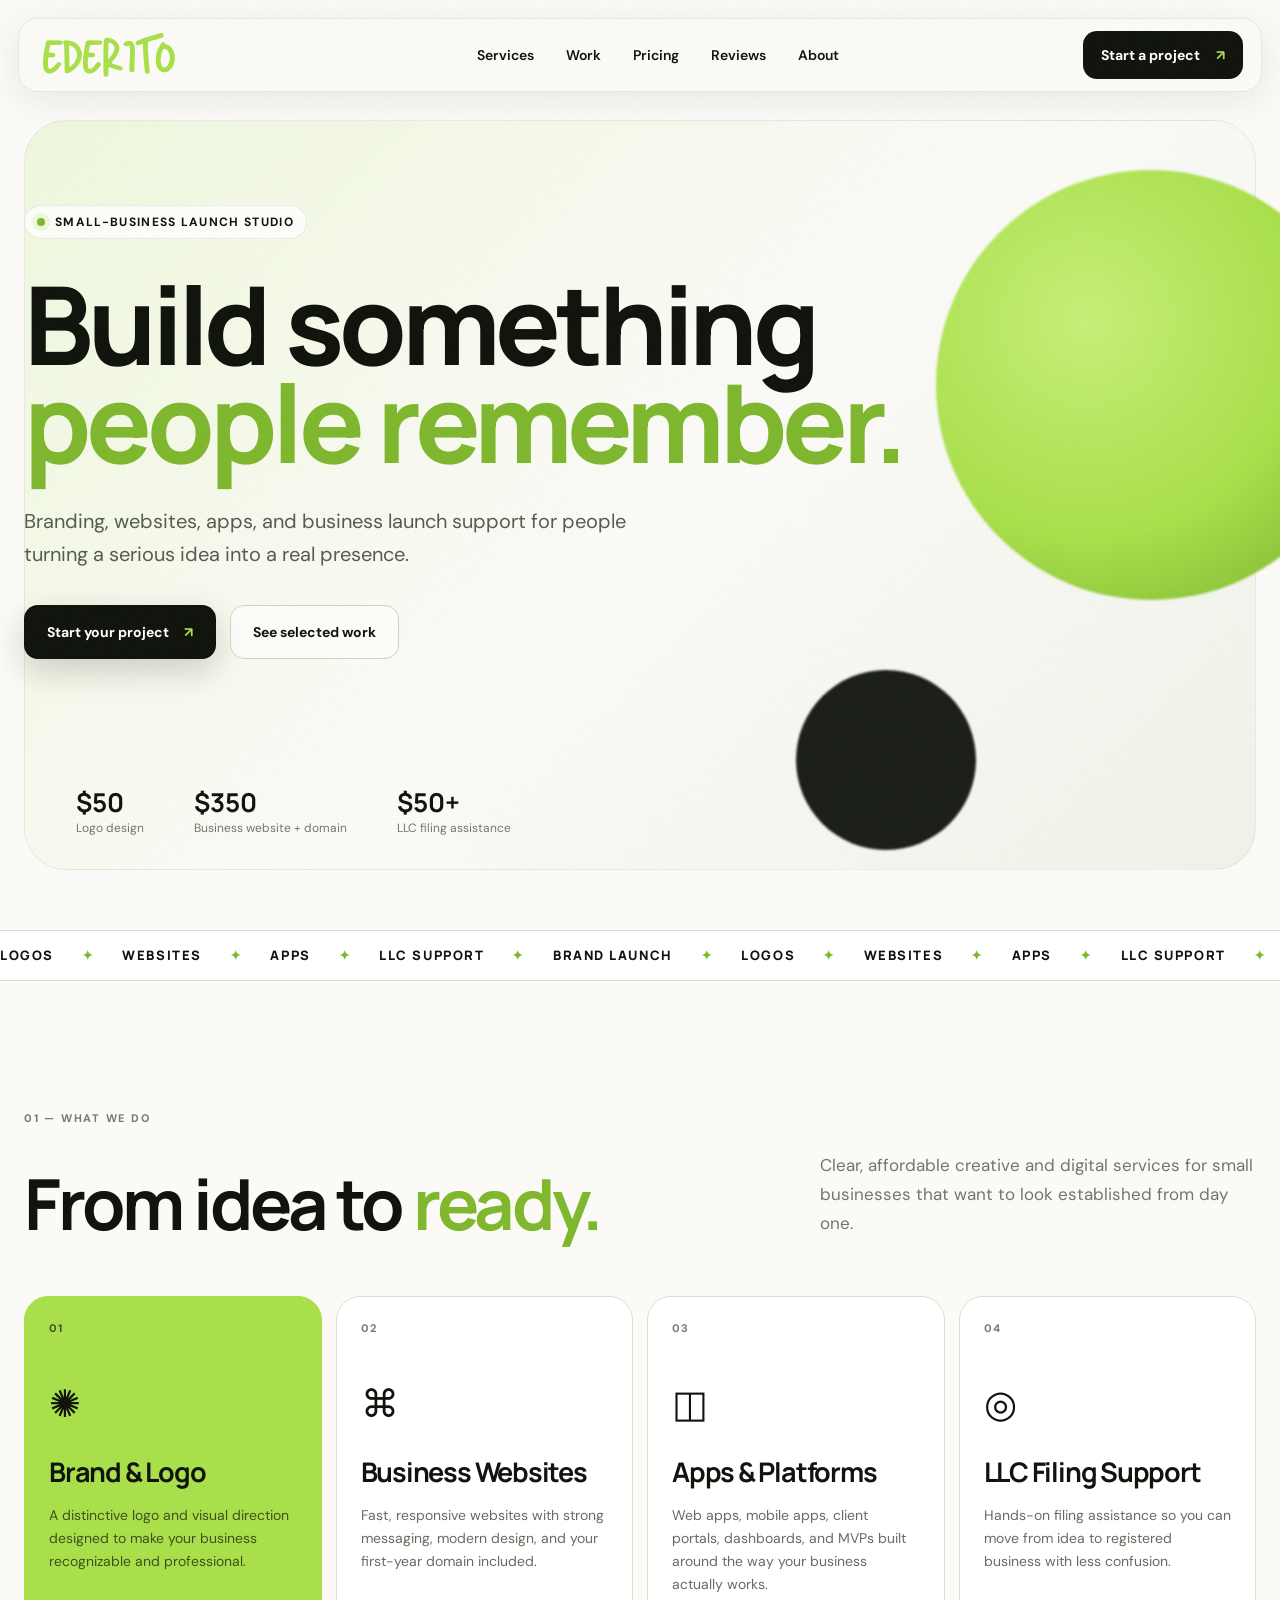
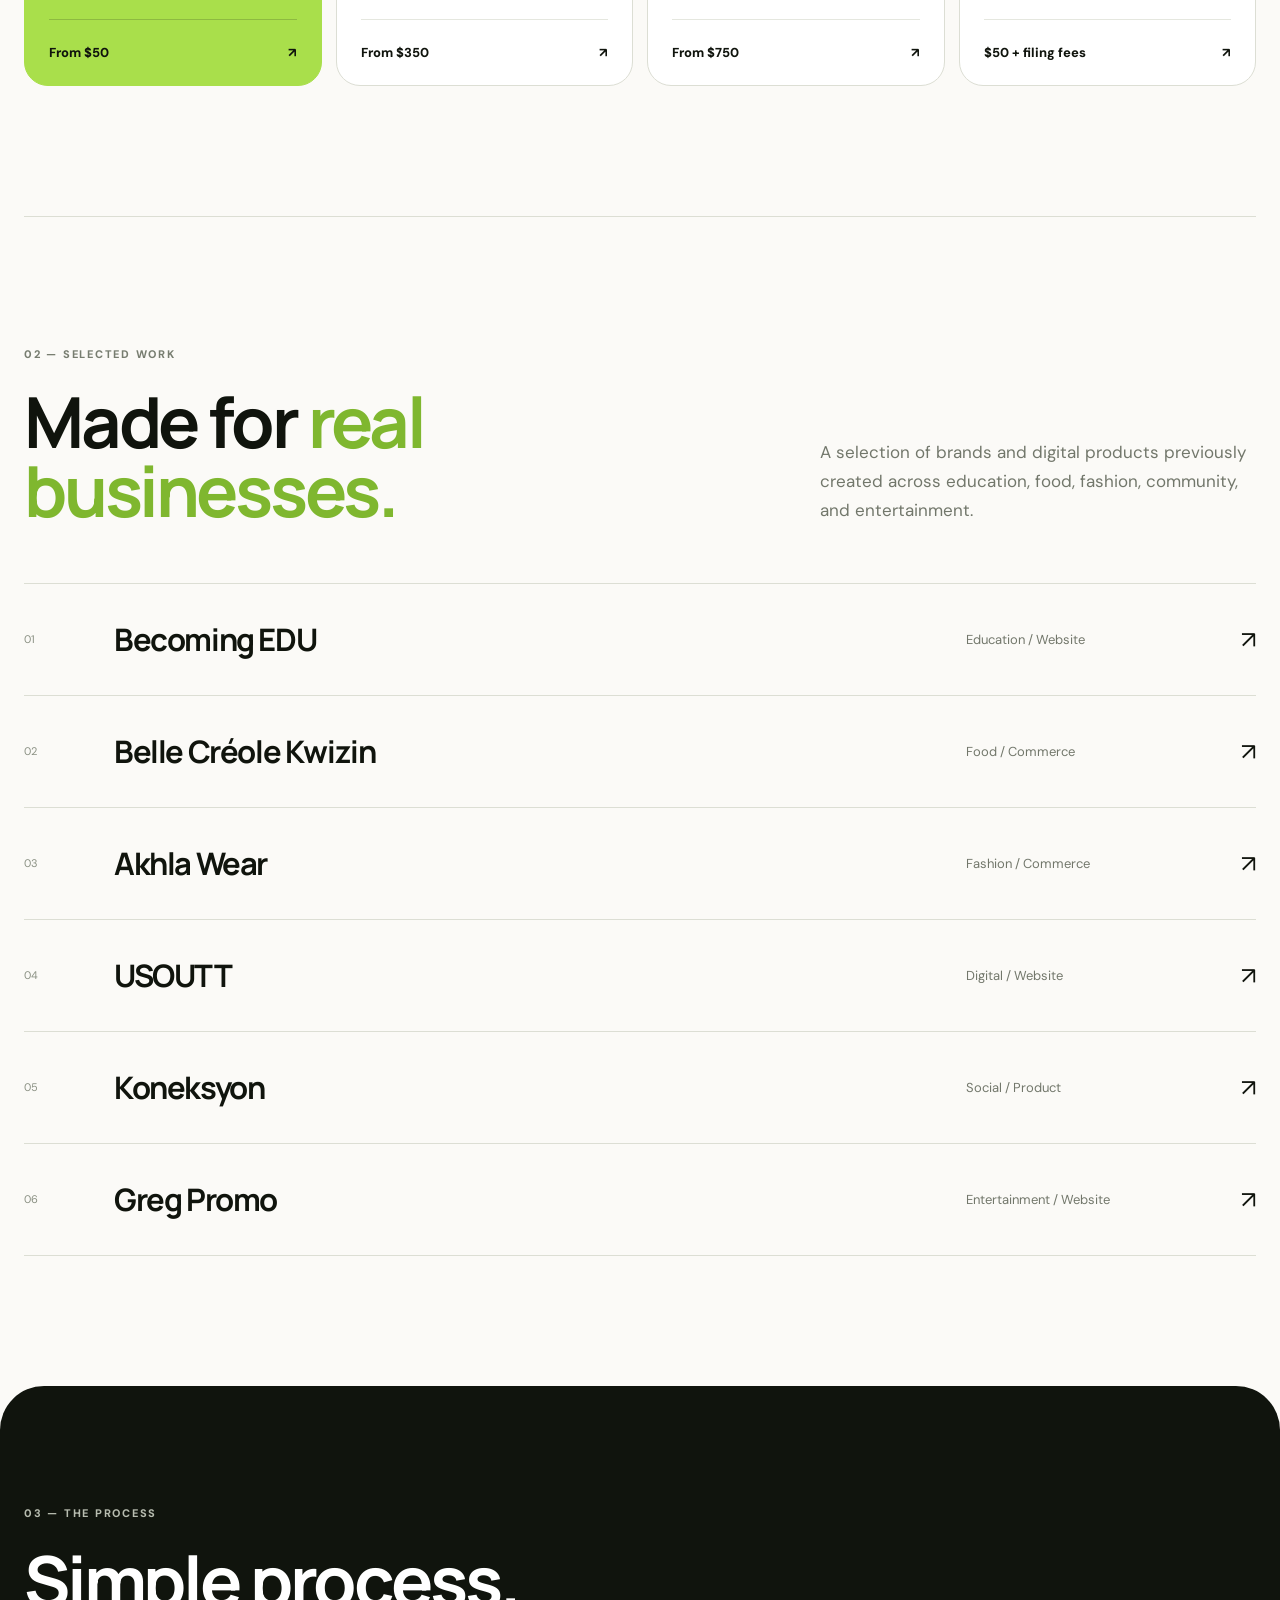
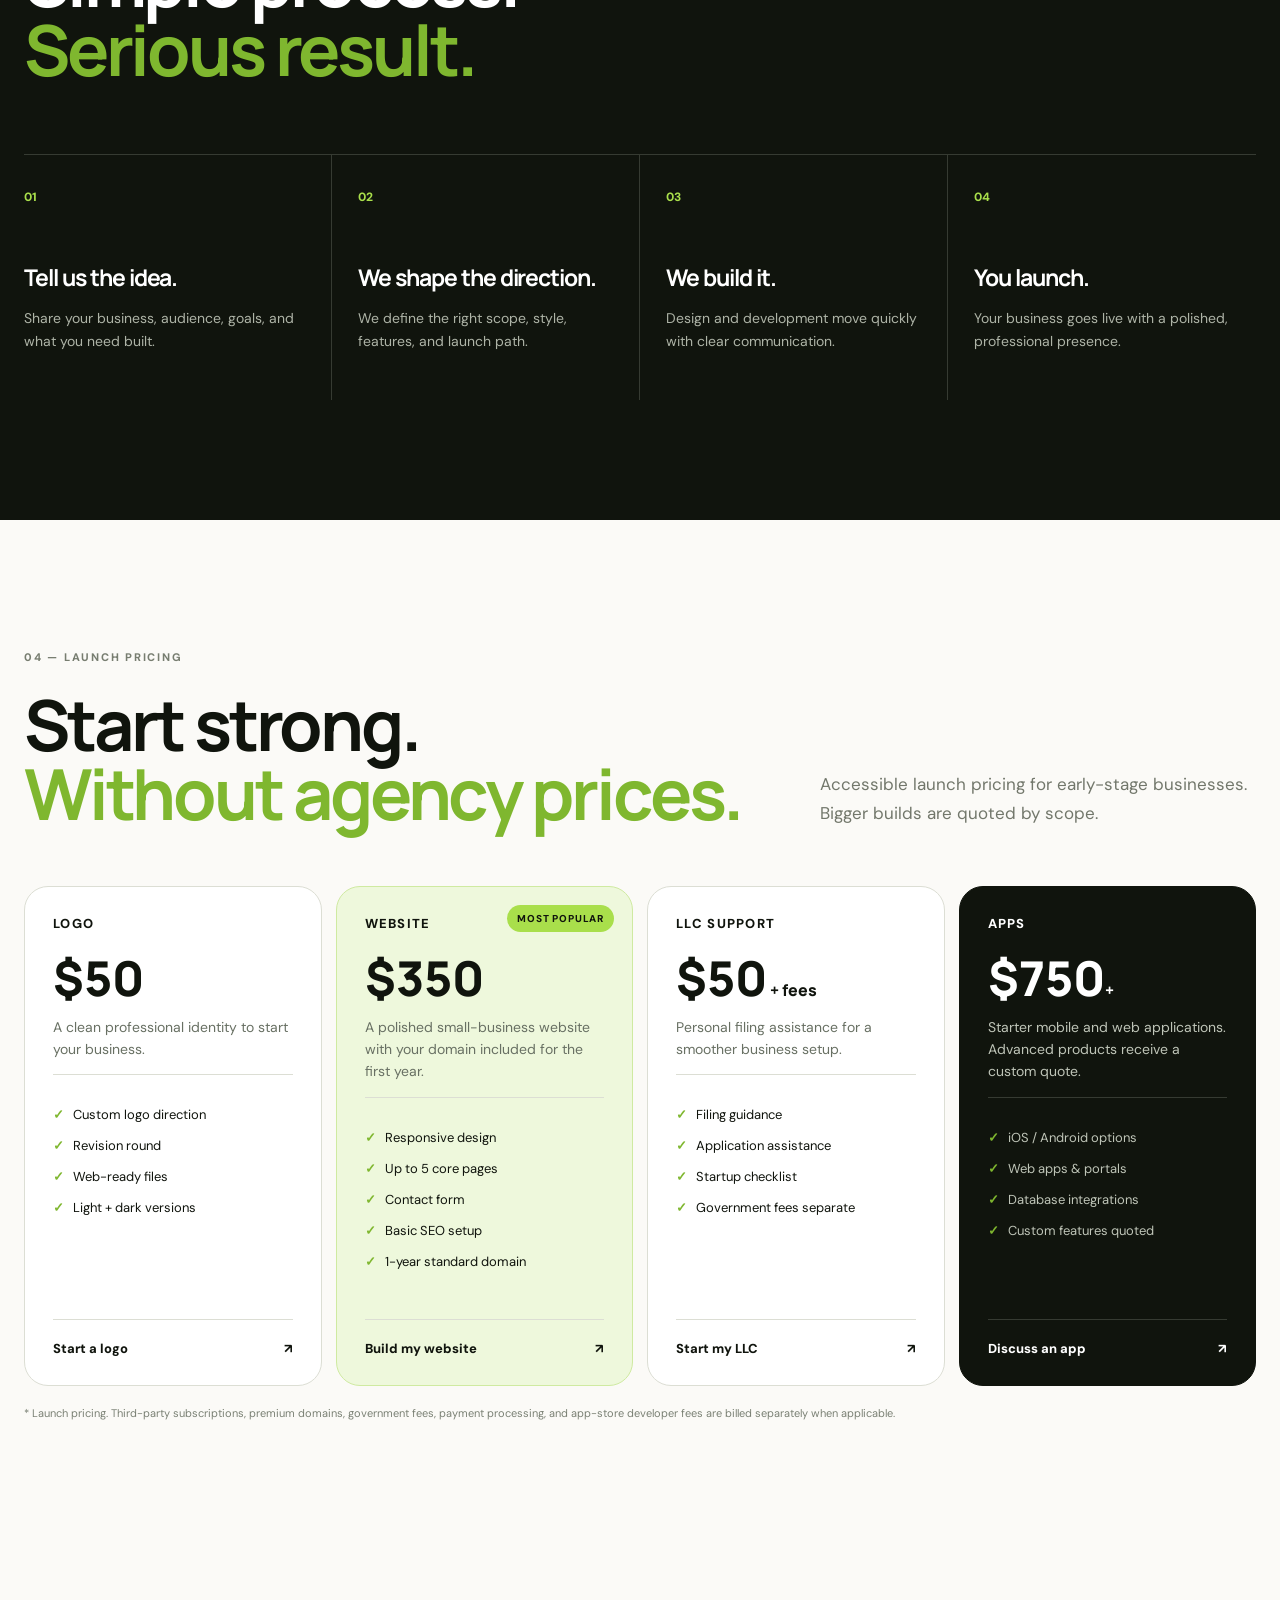
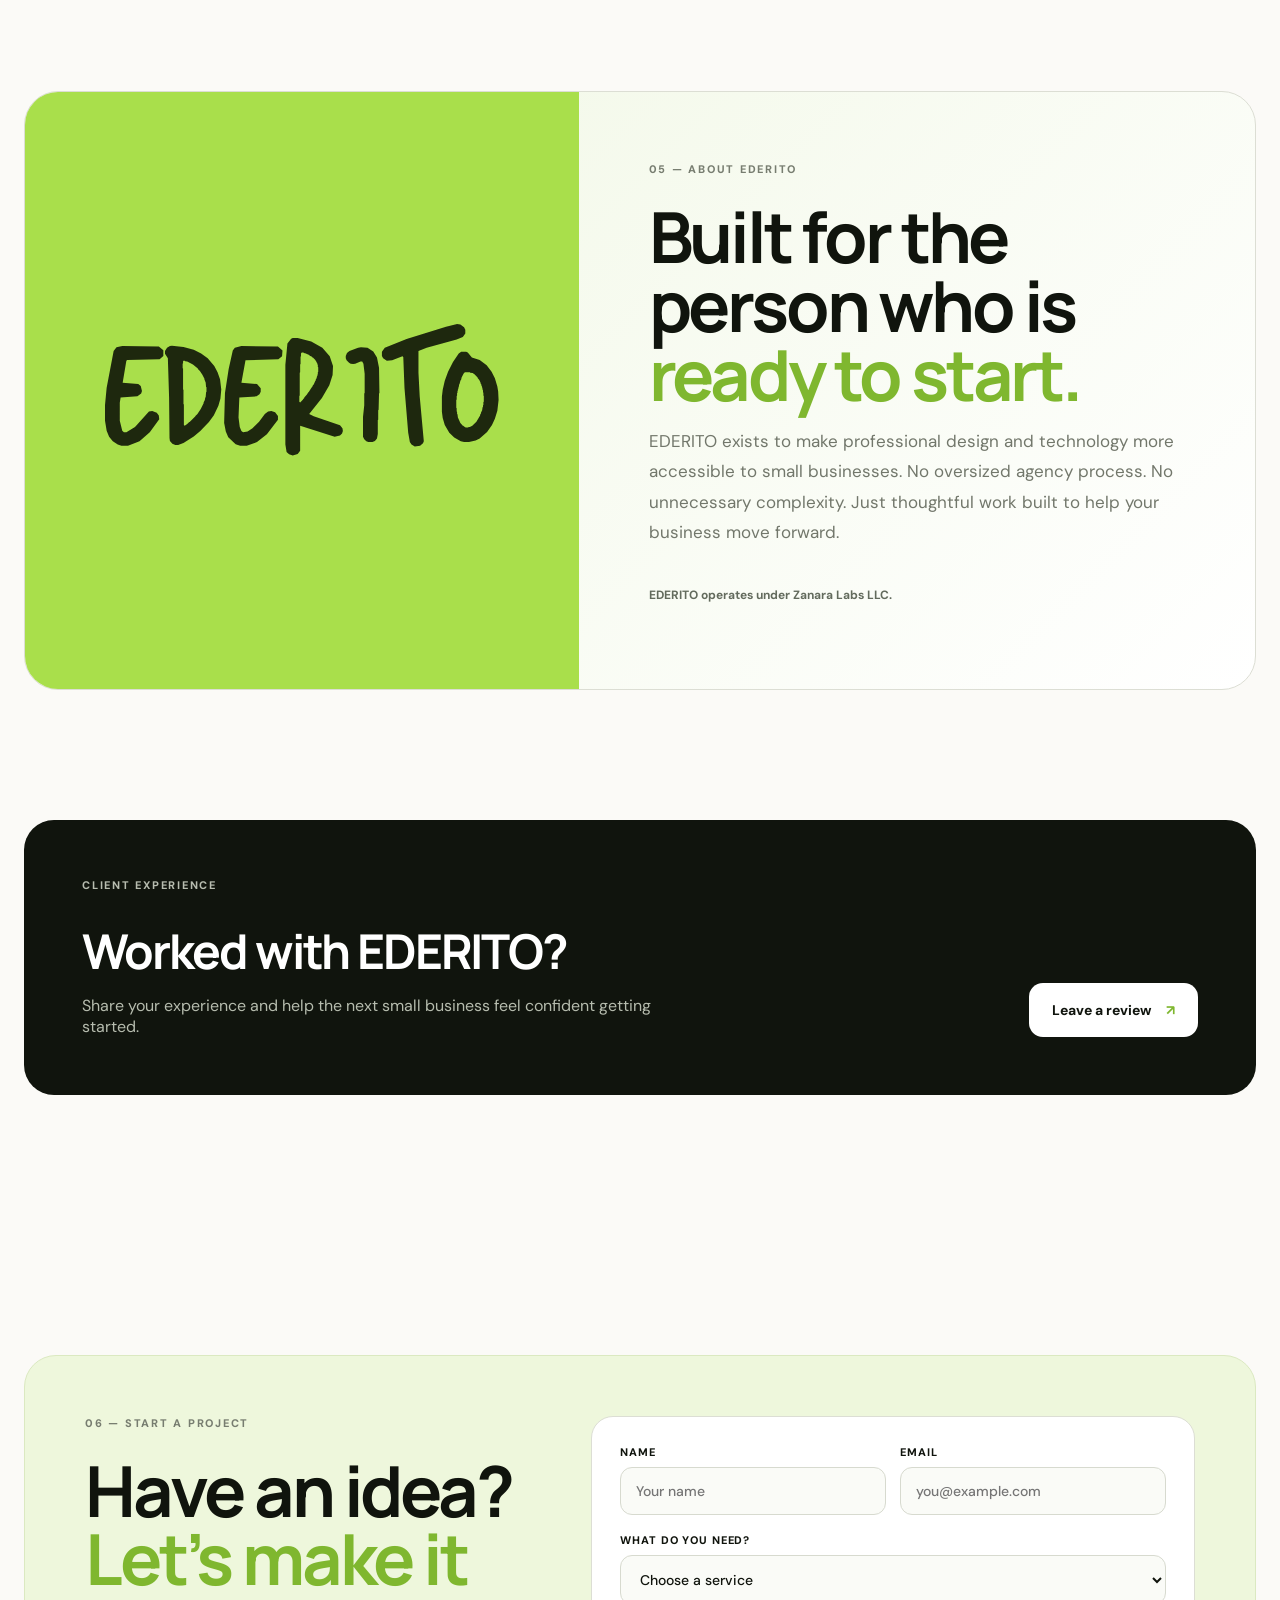
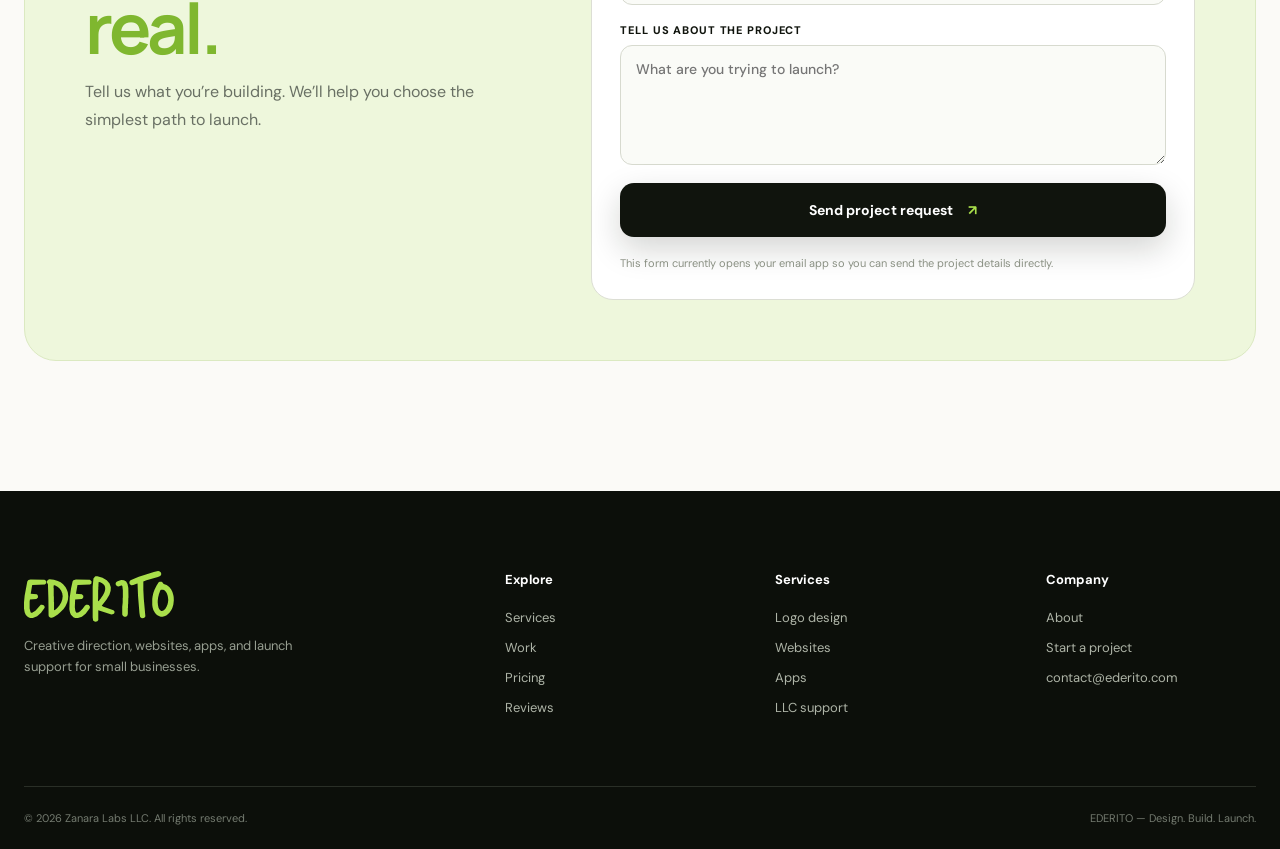
==== commit 1e1f66b1: "Update EDERITO contact email" ====
--- a/index.html
+++ b/index.html
@@ -15,191 +15,23 @@
 <body>
   <div class="noise"></div>
   <header class="site-header" id="top">
-    <a class="brand" href="#top" aria-label="EDERITO home">
-      <img src="assets/ederito-logo.svg" alt="EDERITO" />
-    </a>
-    <nav class="desktop-nav" aria-label="Primary navigation">
-      <a href="#services">Services</a>
-      <a href="#work">Work</a>
-      <a href="#pricing">Pricing</a>
-      <a href="reviews.html">Reviews</a>
-      <a href="#about">About</a>
-    </nav>
+    <a class="brand" href="#top" aria-label="EDERITO home"><img src="assets/ederito-logo.svg" alt="EDERITO" /></a>
+    <nav class="desktop-nav" aria-label="Primary navigation"><a href="#services">Services</a><a href="#work">Work</a><a href="#pricing">Pricing</a><a href="reviews.html">Reviews</a><a href="#about">About</a></nav>
     <a class="header-cta" href="#contact">Start a project <span>↗</span></a>
     <button class="menu-toggle" aria-label="Open menu" aria-expanded="false"><span></span><span></span></button>
   </header>
-
   <main>
-    <section class="hero section-shell">
-      <div class="hero-orb orb-one"></div>
-      <div class="hero-orb orb-two"></div>
-      <div class="eyebrow"><span class="status-dot"></span> Small-business launch studio</div>
-      <h1>Build something<br/><em>people remember.</em></h1>
-      <p class="hero-copy">Branding, websites, apps, and business launch support for people turning a serious idea into a real presence.</p>
-      <div class="hero-actions">
-        <a class="button button-primary" href="#contact">Start your project <span>↗</span></a>
-        <a class="button button-ghost" href="#work">See selected work</a>
-      </div>
-      <div class="hero-meta">
-        <div><strong>$50</strong><span>Logo design</span></div>
-        <div><strong>$350</strong><span>Business website + domain</span></div>
-        <div><strong>$50+</strong><span>LLC filing assistance</span></div>
-      </div>
-    </section>
-
-    <section class="marquee-wrap" aria-label="Services">
-      <div class="marquee">
-        <span>LOGOS</span><i>✦</i><span>WEBSITES</span><i>✦</i><span>APPS</span><i>✦</i><span>LLC SUPPORT</span><i>✦</i><span>BRAND LAUNCH</span><i>✦</i>
-        <span>LOGOS</span><i>✦</i><span>WEBSITES</span><i>✦</i><span>APPS</span><i>✦</i><span>LLC SUPPORT</span><i>✦</i><span>BRAND LAUNCH</span><i>✦</i>
-      </div>
-    </section>
-
-    <section class="section-shell services" id="services">
-      <div class="section-kicker">01 — What we do</div>
-      <div class="section-heading-row">
-        <h2>From idea to <em>ready.</em></h2>
-        <p>Clear, affordable creative and digital services for small businesses that want to look established from day one.</p>
-      </div>
-      <div class="service-grid">
-        <article class="service-card featured-card">
-          <div class="service-number">01</div>
-          <div class="service-icon">✺</div>
-          <h3>Brand & Logo</h3>
-          <p>A distinctive logo and visual direction designed to make your business recognizable and professional.</p>
-          <div class="card-bottom"><span>From $50</span><span>↗</span></div>
-        </article>
-        <article class="service-card">
-          <div class="service-number">02</div>
-          <div class="service-icon">⌘</div>
-          <h3>Business Websites</h3>
-          <p>Fast, responsive websites with strong messaging, modern design, and your first-year domain included.</p>
-          <div class="card-bottom"><span>From $350</span><span>↗</span></div>
-        </article>
-        <article class="service-card">
-          <div class="service-number">03</div>
-          <div class="service-icon">◫</div>
-          <h3>Apps & Platforms</h3>
-          <p>Web apps, mobile apps, client portals, dashboards, and MVPs built around the way your business actually works.</p>
-          <div class="card-bottom"><span>From $750</span><span>↗</span></div>
-        </article>
-        <article class="service-card">
-          <div class="service-number">04</div>
-          <div class="service-icon">◎</div>
-          <h3>LLC Filing Support</h3>
-          <p>Hands-on filing assistance so you can move from idea to registered business with less confusion.</p>
-          <div class="card-bottom"><span>$50 + filing fees</span><span>↗</span></div>
-        </article>
-      </div>
-    </section>
-
-    <section class="work section-shell" id="work">
-      <div class="section-kicker">02 — Selected work</div>
-      <div class="section-heading-row">
-        <h2>Made for <em>real businesses.</em></h2>
-        <p>A selection of brands and digital products previously created across education, food, fashion, community, and entertainment.</p>
-      </div>
-      <div class="work-list">
-        <a class="work-item" href="https://becomingedu.com" target="_blank" rel="noopener"><span class="work-index">01</span><h3>Becoming EDU</h3><span class="work-type">Education / Website</span><span class="work-arrow">↗</span></a>
-        <a class="work-item" href="https://bellecreolekwizin.ca" target="_blank" rel="noopener"><span class="work-index">02</span><h3>Belle Créole Kwizin</h3><span class="work-type">Food / Commerce</span><span class="work-arrow">↗</span></a>
-        <a class="work-item" href="https://akhlawear.com" target="_blank" rel="noopener"><span class="work-index">03</span><h3>Akhla Wear</h3><span class="work-type">Fashion / Commerce</span><span class="work-arrow">↗</span></a>
-        <a class="work-item" href="https://usoutt.com" target="_blank" rel="noopener"><span class="work-index">04</span><h3>USOUTT</h3><span class="work-type">Digital / Website</span><span class="work-arrow">↗</span></a>
-        <a class="work-item" href="https://koneksyondatingapp.com" target="_blank" rel="noopener"><span class="work-index">05</span><h3>Koneksyon</h3><span class="work-type">Social / Product</span><span class="work-arrow">↗</span></a>
-        <a class="work-item" href="https://gregpromo.com" target="_blank" rel="noopener"><span class="work-index">06</span><h3>Greg Promo</h3><span class="work-type">Entertainment / Website</span><span class="work-arrow">↗</span></a>
-      </div>
-    </section>
-
-    <section class="process-band">
-      <div class="section-shell">
-        <div class="section-kicker light">03 — The process</div>
-        <div class="process-heading"><h2>Simple process.<br/><em>Serious result.</em></h2></div>
-        <div class="process-grid">
-          <div class="process-step"><span>01</span><h3>Tell us the idea.</h3><p>Share your business, audience, goals, and what you need built.</p></div>
-          <div class="process-step"><span>02</span><h3>We shape the direction.</h3><p>We define the right scope, style, features, and launch path.</p></div>
-          <div class="process-step"><span>03</span><h3>We build it.</h3><p>Design and development move quickly with clear communication.</p></div>
-          <div class="process-step"><span>04</span><h3>You launch.</h3><p>Your business goes live with a polished, professional presence.</p></div>
-        </div>
-      </div>
-    </section>
-
-    <section class="pricing section-shell" id="pricing">
-      <div class="section-kicker">04 — Launch pricing</div>
-      <div class="section-heading-row">
-        <h2>Start strong.<br/><em>Without agency prices.</em></h2>
-        <p>Accessible launch pricing for early-stage businesses. Bigger builds are quoted by scope.</p>
-      </div>
-      <div class="pricing-grid">
-        <article class="price-card">
-          <div class="price-top"><span>Logo</span><strong>$50</strong></div>
-          <p>A clean professional identity to start your business.</p>
-          <ul><li>Custom logo direction</li><li>Revision round</li><li>Web-ready files</li><li>Light + dark versions</li></ul>
-          <a href="#contact">Start a logo <span>↗</span></a>
-        </article>
-        <article class="price-card best">
-          <div class="best-label">Most popular</div>
-          <div class="price-top"><span>Website</span><strong>$350</strong></div>
-          <p>A polished small-business website with your domain included for the first year.</p>
-          <ul><li>Responsive design</li><li>Up to 5 core pages</li><li>Contact form</li><li>Basic SEO setup</li><li>1-year standard domain</li></ul>
-          <a href="#contact">Build my website <span>↗</span></a>
-        </article>
-        <article class="price-card">
-          <div class="price-top"><span>LLC Support</span><strong>$50<span class="price-small"> + fees</span></strong></div>
-          <p>Personal filing assistance for a smoother business setup.</p>
-          <ul><li>Filing guidance</li><li>Application assistance</li><li>Startup checklist</li><li>Government fees separate</li></ul>
-          <a href="#contact">Start my LLC <span>↗</span></a>
-        </article>
-        <article class="price-card dark-card">
-          <div class="price-top"><span>Apps</span><strong>$750<span class="price-small">+</span></strong></div>
-          <p>Starter mobile and web applications. Advanced products receive a custom quote.</p>
-          <ul><li>iOS / Android options</li><li>Web apps & portals</li><li>Database integrations</li><li>Custom features quoted</li></ul>
-          <a href="#contact">Discuss an app <span>↗</span></a>
-        </article>
-      </div>
-      <p class="pricing-note">* Launch pricing. Third-party subscriptions, premium domains, government fees, payment processing, and app-store developer fees are billed separately when applicable.</p>
-    </section>
-
-    <section class="about section-shell" id="about">
-      <div class="about-card">
-        <div class="about-wordmark"><img src="assets/ederito-logo.svg" alt="EDERITO" /></div>
-        <div class="about-copy">
-          <div class="section-kicker">05 — About EDERITO</div>
-          <h2>Built for the person who is <em>ready to start.</em></h2>
-          <p>EDERITO exists to make professional design and technology more accessible to small businesses. No oversized agency process. No unnecessary complexity. Just thoughtful work built to help your business move forward.</p>
-          <p class="legal-line">EDERITO operates under Zanara Labs LLC.</p>
-        </div>
-      </div>
-    </section>
-
-    <section class="review-cta section-shell">
-      <div class="review-panel">
-        <div><div class="section-kicker light">Client experience</div><h2>Worked with EDERITO?</h2><p>Share your experience and help the next small business feel confident getting started.</p></div>
-        <a class="button button-light" href="reviews.html">Leave a review <span>↗</span></a>
-      </div>
-    </section>
-
-    <section class="contact section-shell" id="contact">
-      <div class="contact-card">
-        <div class="contact-copy"><div class="section-kicker">06 — Start a project</div><h2>Have an idea?<br/><em>Let’s make it real.</em></h2><p>Tell us what you’re building. We’ll help you choose the simplest path to launch.</p></div>
-        <form class="project-form" id="projectForm">
-          <div class="form-row"><label>Name<input type="text" name="name" placeholder="Your name" required /></label><label>Email<input type="email" name="email" placeholder="you@example.com" required /></label></div>
-          <label>What do you need?<select name="service" required><option value="">Choose a service</option><option>Logo design — $50</option><option>Business website — $350</option><option>LLC filing assistance — $50 + fees</option><option>Starter app — from $750</option><option>Custom website or platform</option><option>Something else</option></select></label>
-          <label>Tell us about the project<textarea name="details" rows="5" placeholder="What are you trying to launch?" required></textarea></label>
-          <button type="submit" class="button button-primary">Send project request <span>↗</span></button>
-          <p class="form-note" id="formNote">This form currently opens your email app so you can send the project details directly.</p>
-        </form>
-      </div>
-    </section>
+    <section class="hero section-shell"><div class="hero-orb orb-one"></div><div class="hero-orb orb-two"></div><div class="eyebrow"><span class="status-dot"></span> Small-business launch studio</div><h1>Build something<br/><em>people remember.</em></h1><p class="hero-copy">Branding, websites, apps, and business launch support for people turning a serious idea into a real presence.</p><div class="hero-actions"><a class="button button-primary" href="#contact">Start your project <span>↗</span></a><a class="button button-ghost" href="#work">See selected work</a></div><div class="hero-meta"><div><strong>$50</strong><span>Logo design</span></div><div><strong>$350</strong><span>Business website + domain</span></div><div><strong>$50+</strong><span>LLC filing assistance</span></div></div></section>
+    <section class="marquee-wrap" aria-label="Services"><div class="marquee"><span>LOGOS</span><i>✦</i><span>WEBSITES</span><i>✦</i><span>APPS</span><i>✦</i><span>LLC SUPPORT</span><i>✦</i><span>BRAND LAUNCH</span><i>✦</i><span>LOGOS</span><i>✦</i><span>WEBSITES</span><i>✦</i><span>APPS</span><i>✦</i><span>LLC SUPPORT</span><i>✦</i><span>BRAND LAUNCH</span><i>✦</i></div></section>
+    <section class="section-shell services" id="services"><div class="section-kicker">01 — What we do</div><div class="section-heading-row"><h2>From idea to <em>ready.</em></h2><p>Clear, affordable creative and digital services for small businesses that want to look established from day one.</p></div><div class="service-grid"><article class="service-card featured-card"><div class="service-number">01</div><div class="service-icon">✺</div><h3>Brand & Logo</h3><p>A distinctive logo and visual direction designed to make your business recognizable and professional.</p><div class="card-bottom"><span>From $50</span><span>↗</span></div></article><article class="service-card"><div class="service-number">02</div><div class="service-icon">⌘</div><h3>Business Websites</h3><p>Fast, responsive websites with strong messaging, modern design, and your first-year domain included.</p><div class="card-bottom"><span>From $350</span><span>↗</span></div></article><article class="service-card"><div class="service-number">03</div><div class="service-icon">◫</div><h3>Apps & Platforms</h3><p>Web apps, mobile apps, client portals, dashboards, and MVPs built around the way your business actually works.</p><div class="card-bottom"><span>From $750</span><span>↗</span></div></article><article class="service-card"><div class="service-number">04</div><div class="service-icon">◎</div><h3>LLC Filing Support</h3><p>Hands-on filing assistance so you can move from idea to registered business with less confusion.</p><div class="card-bottom"><span>$50 + filing fees</span><span>↗</span></div></article></div></section>
+    <section class="work section-shell" id="work"><div class="section-kicker">02 — Selected work</div><div class="section-heading-row"><h2>Made for <em>real businesses.</em></h2><p>A selection of brands and digital products previously created across education, food, fashion, community, and entertainment.</p></div><div class="work-list"><a class="work-item" href="https://becomingedu.com" target="_blank" rel="noopener"><span class="work-index">01</span><h3>Becoming EDU</h3><span class="work-type">Education / Website</span><span class="work-arrow">↗</span></a><a class="work-item" href="https://bellecreolekwizin.ca" target="_blank" rel="noopener"><span class="work-index">02</span><h3>Belle Créole Kwizin</h3><span class="work-type">Food / Commerce</span><span class="work-arrow">↗</span></a><a class="work-item" href="https://akhlawear.com" target="_blank" rel="noopener"><span class="work-index">03</span><h3>Akhla Wear</h3><span class="work-type">Fashion / Commerce</span><span class="work-arrow">↗</span></a><a class="work-item" href="https://usoutt.com" target="_blank" rel="noopener"><span class="work-index">04</span><h3>USOUTT</h3><span class="work-type">Digital / Website</span><span class="work-arrow">↗</span></a><a class="work-item" href="https://koneksyondatingapp.com" target="_blank" rel="noopener"><span class="work-index">05</span><h3>Koneksyon</h3><span class="work-type">Social / Product</span><span class="work-arrow">↗</span></a><a class="work-item" href="https://gregpromo.com" target="_blank" rel="noopener"><span class="work-index">06</span><h3>Greg Promo</h3><span class="work-type">Entertainment / Website</span><span class="work-arrow">↗</span></a></div></section>
+    <section class="process-band"><div class="section-shell"><div class="section-kicker light">03 — The process</div><div class="process-heading"><h2>Simple process.<br/><em>Serious result.</em></h2></div><div class="process-grid"><div class="process-step"><span>01</span><h3>Tell us the idea.</h3><p>Share your business, audience, goals, and what you need built.</p></div><div class="process-step"><span>02</span><h3>We shape the direction.</h3><p>We define the right scope, style, features, and launch path.</p></div><div class="process-step"><span>03</span><h3>We build it.</h3><p>Design and development move quickly with clear communication.</p></div><div class="process-step"><span>04</span><h3>You launch.</h3><p>Your business goes live with a polished, professional presence.</p></div></div></div></section>
+    <section class="pricing section-shell" id="pricing"><div class="section-kicker">04 — Launch pricing</div><div class="section-heading-row"><h2>Start strong.<br/><em>Without agency prices.</em></h2><p>Accessible launch pricing for early-stage businesses. Bigger builds are quoted by scope.</p></div><div class="pricing-grid"><article class="price-card"><div class="price-top"><span>Logo</span><strong>$50</strong></div><p>A clean professional identity to start your business.</p><ul><li>Custom logo direction</li><li>Revision round</li><li>Web-ready files</li><li>Light + dark versions</li></ul><a href="#contact">Start a logo <span>↗</span></a></article><article class="price-card best"><div class="best-label">Most popular</div><div class="price-top"><span>Website</span><strong>$350</strong></div><p>A polished small-business website with your domain included for the first year.</p><ul><li>Responsive design</li><li>Up to 5 core pages</li><li>Contact form</li><li>Basic SEO setup</li><li>1-year standard domain</li></ul><a href="#contact">Build my website <span>↗</span></a></article><article class="price-card"><div class="price-top"><span>LLC Support</span><strong>$50<span class="price-small"> + fees</span></strong></div><p>Personal filing assistance for a smoother business setup.</p><ul><li>Filing guidance</li><li>Application assistance</li><li>Startup checklist</li><li>Government fees separate</li></ul><a href="#contact">Start my LLC <span>↗</span></a></article><article class="price-card dark-card"><div class="price-top"><span>Apps</span><strong>$750<span class="price-small">+</span></strong></div><p>Starter mobile and web applications. Advanced products receive a custom quote.</p><ul><li>iOS / Android options</li><li>Web apps & portals</li><li>Database integrations</li><li>Custom features quoted</li></ul><a href="#contact">Discuss an app <span>↗</span></a></article></div><p class="pricing-note">* Launch pricing. Third-party subscriptions, premium domains, government fees, payment processing, and app-store developer fees are billed separately when applicable.</p></section>
+    <section class="about section-shell" id="about"><div class="about-card"><div class="about-wordmark"><img src="assets/ederito-logo.svg" alt="EDERITO" /></div><div class="about-copy"><div class="section-kicker">05 — About EDERITO</div><h2>Built for the person who is <em>ready to start.</em></h2><p>EDERITO exists to make professional design and technology more accessible to small businesses. No oversized agency process. No unnecessary complexity. Just thoughtful work built to help your business move forward.</p><p class="legal-line">EDERITO operates under Zanara Labs LLC.</p></div></div></section>
+    <section class="review-cta section-shell"><div class="review-panel"><div><div class="section-kicker light">Client experience</div><h2>Worked with EDERITO?</h2><p>Share your experience and help the next small business feel confident getting started.</p></div><a class="button button-light" href="reviews.html">Leave a review <span>↗</span></a></div></section>
+    <section class="contact section-shell" id="contact"><div class="contact-card"><div class="contact-copy"><div class="section-kicker">06 — Start a project</div><h2>Have an idea?<br/><em>Let’s make it real.</em></h2><p>Tell us what you’re building. We’ll help you choose the simplest path to launch.</p></div><form class="project-form" id="projectForm"><div class="form-row"><label>Name<input type="text" name="name" placeholder="Your name" required /></label><label>Email<input type="email" name="email" placeholder="you@example.com" required /></label></div><label>What do you need?<select name="service" required><option value="">Choose a service</option><option>Logo design — $50</option><option>Business website — $350</option><option>LLC filing assistance — $50 + fees</option><option>Starter app — from $750</option><option>Custom website or platform</option><option>Something else</option></select></label><label>Tell us about the project<textarea name="details" rows="5" placeholder="What are you trying to launch?" required></textarea></label><button type="submit" class="button button-primary">Send project request <span>↗</span></button><p class="form-note" id="formNote">This form currently opens your email app so you can send the project details directly.</p></form></div></section>
   </main>
-
-  <footer>
-    <div class="footer-top section-shell">
-      <div class="footer-brand"><img src="assets/ederito-logo.svg" alt="EDERITO" /><p>Creative direction, websites, apps, and launch support for small businesses.</p></div>
-      <div class="footer-col"><strong>Explore</strong><a href="#services">Services</a><a href="#work">Work</a><a href="#pricing">Pricing</a><a href="reviews.html">Reviews</a></div>
-      <div class="footer-col"><strong>Services</strong><a href="#pricing">Logo design</a><a href="#pricing">Websites</a><a href="#pricing">Apps</a><a href="#pricing">LLC support</a></div>
-      <div class="footer-col"><strong>Company</strong><a href="#about">About</a><a href="#contact">Start a project</a><a href="mailto:hello@ederito.com">hello@ederito.com</a></div>
-    </div>
-    <div class="footer-bottom section-shell"><span>© 2026 Zanara Labs LLC. All rights reserved.</span><span>EDERITO — Design. Build. Launch.</span></div>
-  </footer>
-
+  <footer><div class="footer-top section-shell"><div class="footer-brand"><img src="assets/ederito-logo.svg" alt="EDERITO" /><p>Creative direction, websites, apps, and launch support for small businesses.</p></div><div class="footer-col"><strong>Explore</strong><a href="#services">Services</a><a href="#work">Work</a><a href="#pricing">Pricing</a><a href="reviews.html">Reviews</a></div><div class="footer-col"><strong>Services</strong><a href="#pricing">Logo design</a><a href="#pricing">Websites</a><a href="#pricing">Apps</a><a href="#pricing">LLC support</a></div><div class="footer-col"><strong>Company</strong><a href="#about">About</a><a href="#contact">Start a project</a><a href="mailto:contact@ederito.com">contact@ederito.com</a></div></div><div class="footer-bottom section-shell"><span>© 2026 Zanara Labs LLC. All rights reserved.</span><span>EDERITO — Design. Build. Launch.</span></div></footer>
   <script src="script.js"></script>
 </body>
-</html>
+</html>
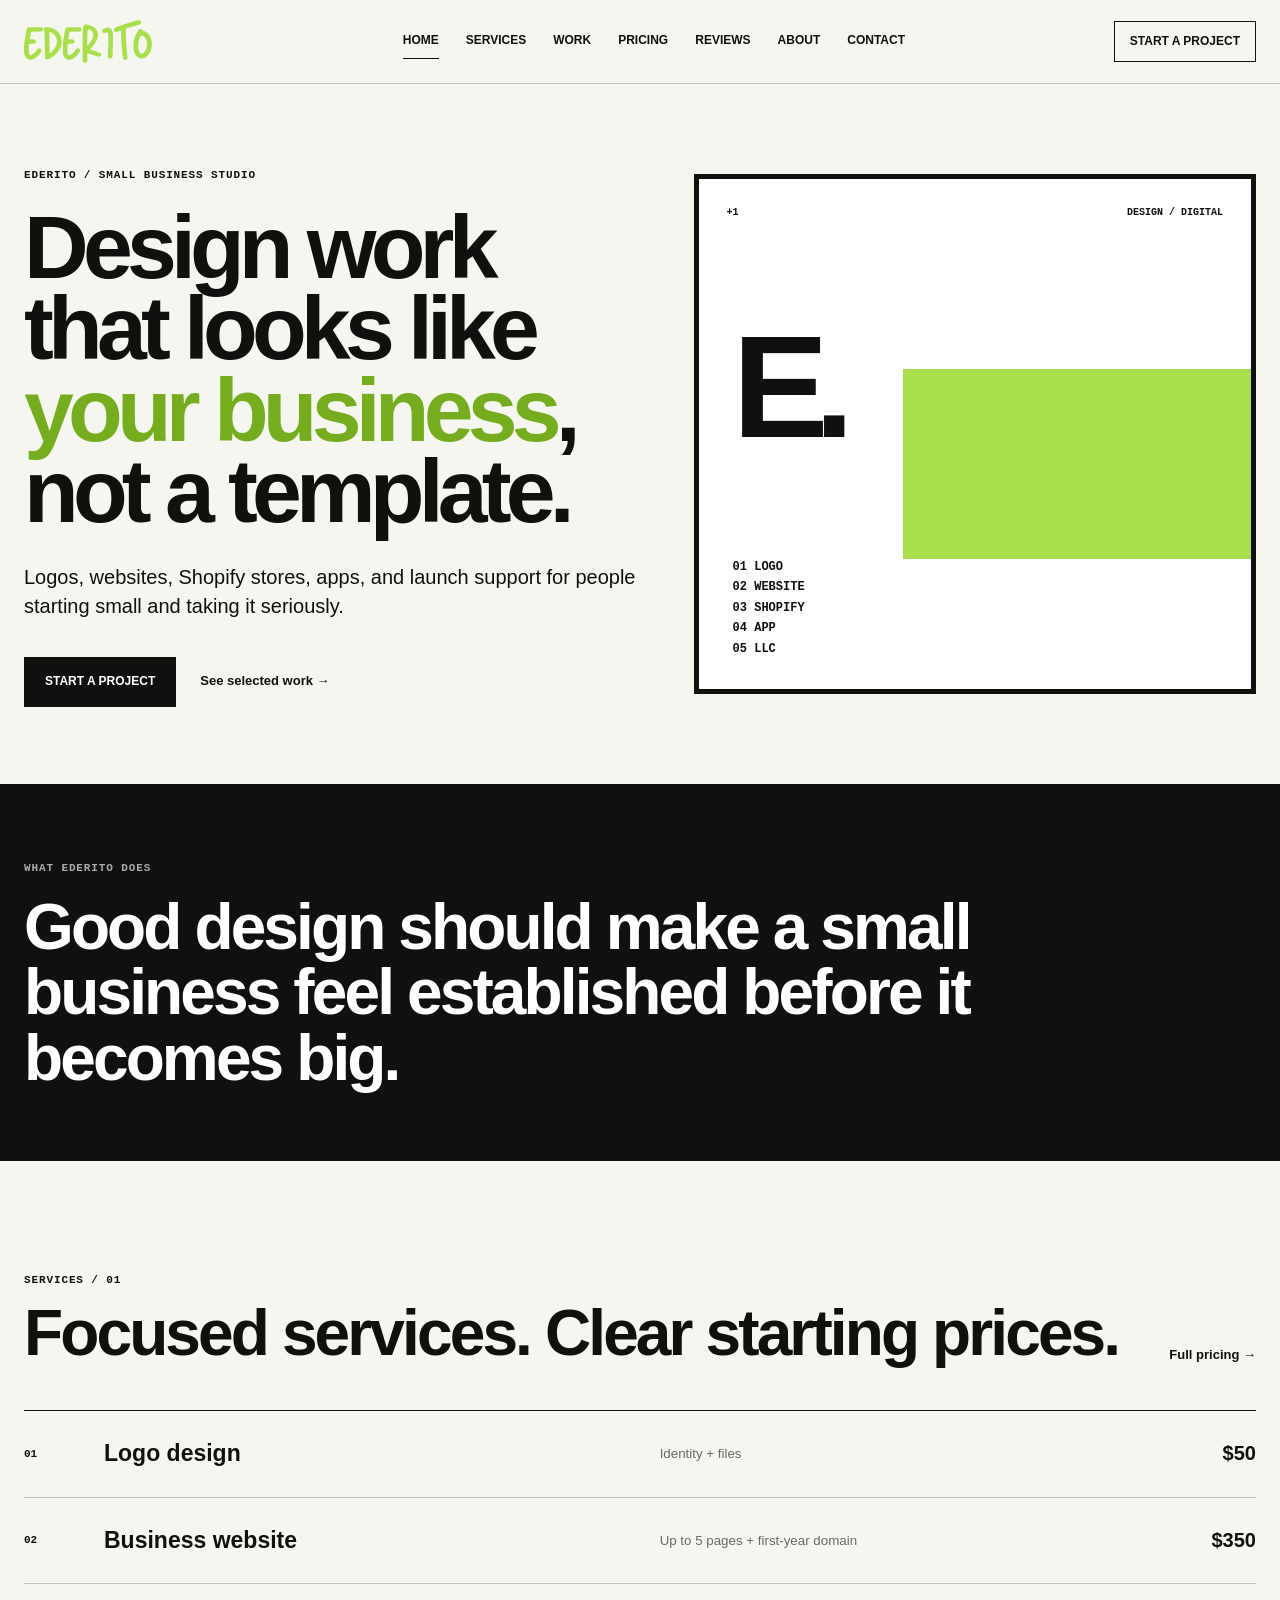
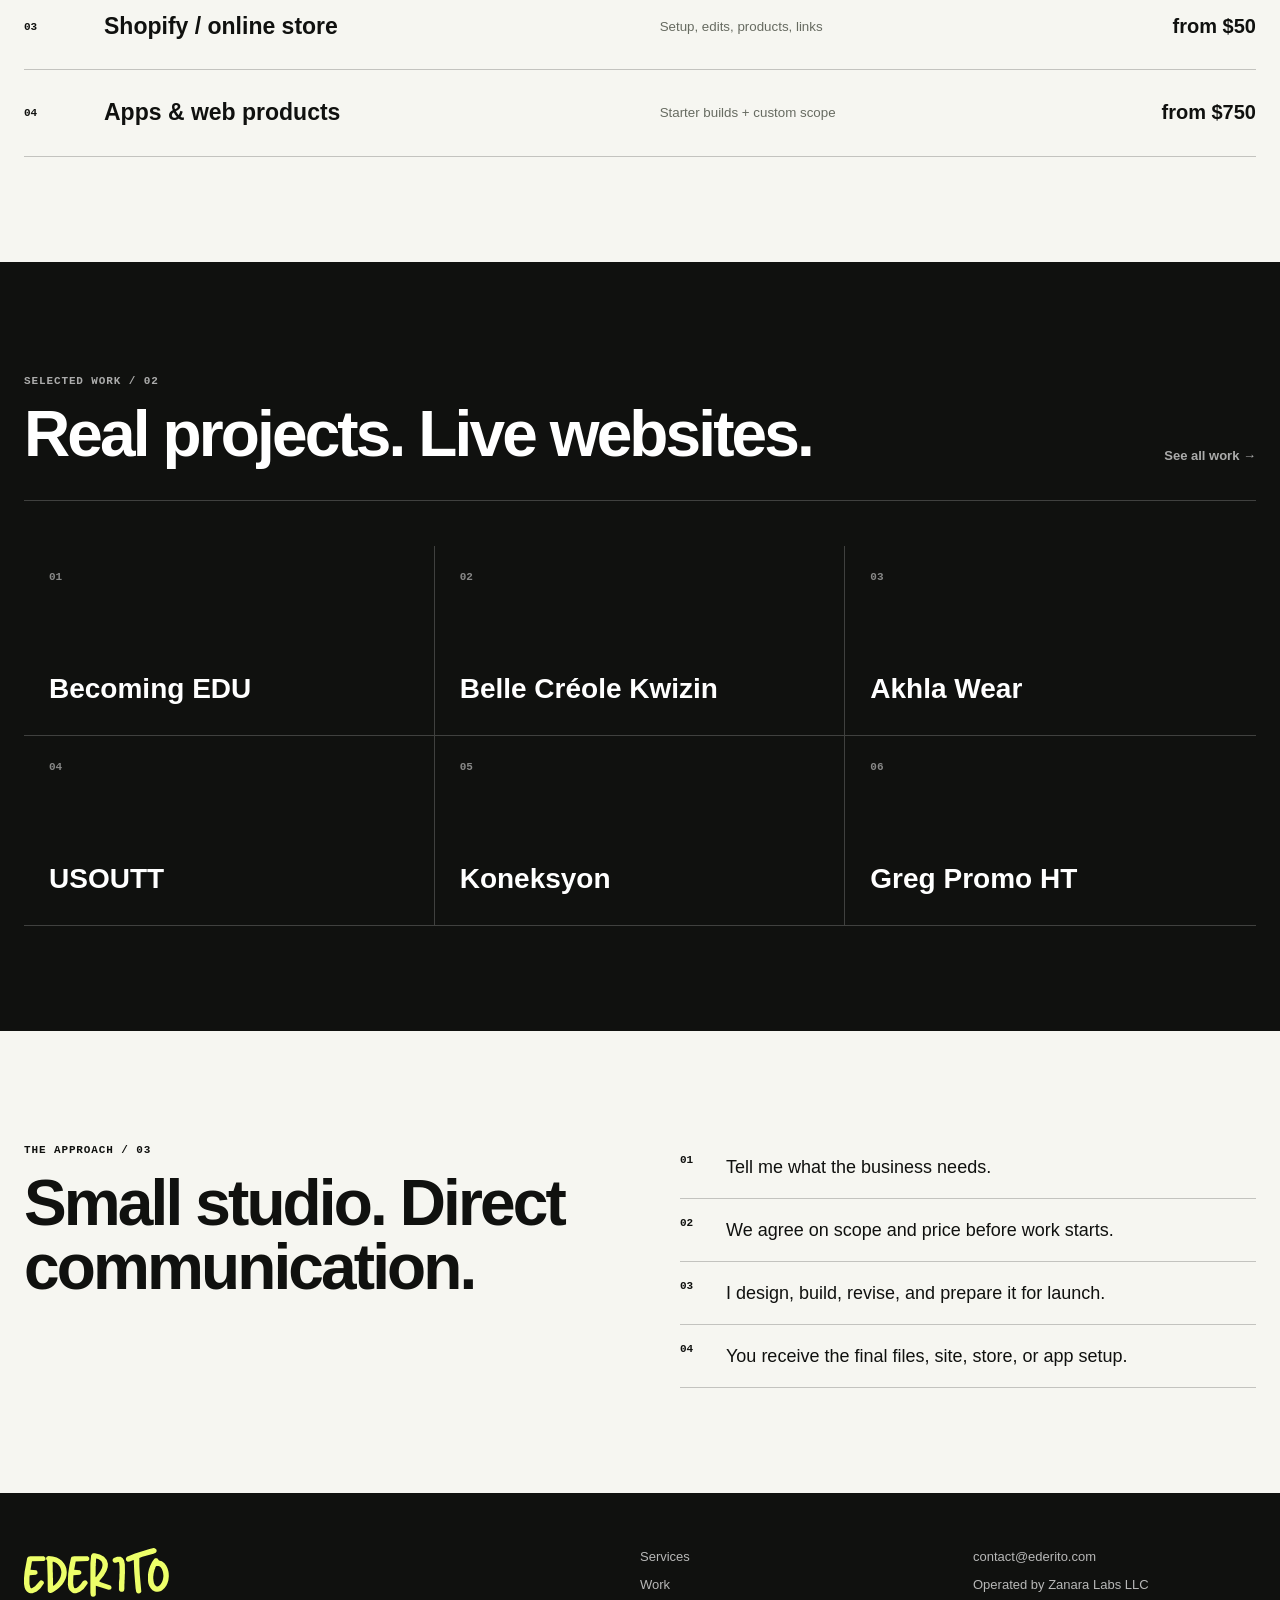
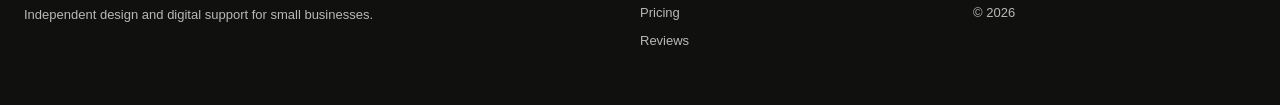
==== commit 2e8df399: "Redesign EDERITO as a multi-page studio site" ====
--- a/index.html
+++ b/index.html
@@ -1,37 +1 @@
-<!DOCTYPE html>
-<html lang="en">
-<head>
-  <meta charset="UTF-8" />
-  <meta name="viewport" content="width=device-width, initial-scale=1.0" />
-  <meta name="description" content="EDERITO helps small businesses launch with logos, websites, apps, and LLC filing assistance." />
-  <meta name="theme-color" content="#10140d" />
-  <title>EDERITO — Design. Build. Launch.</title>
-  <link rel="icon" href="favicon.svg" type="image/svg+xml" />
-  <link rel="preconnect" href="https://fonts.googleapis.com" />
-  <link rel="preconnect" href="https://fonts.gstatic.com" crossorigin />
-  <link href="https://fonts.googleapis.com/css2?family=DM+Sans:wght@400;500;600;700&family=Manrope:wght@400;500;600;700;800&display=swap" rel="stylesheet" />
-  <link rel="stylesheet" href="styles.css" />
-</head>
-<body>
-  <div class="noise"></div>
-  <header class="site-header" id="top">
-    <a class="brand" href="#top" aria-label="EDERITO home"><img src="assets/ederito-logo.svg" alt="EDERITO" /></a>
-    <nav class="desktop-nav" aria-label="Primary navigation"><a href="#services">Services</a><a href="#work">Work</a><a href="#pricing">Pricing</a><a href="reviews.html">Reviews</a><a href="#about">About</a></nav>
-    <a class="header-cta" href="#contact">Start a project <span>↗</span></a>
-    <button class="menu-toggle" aria-label="Open menu" aria-expanded="false"><span></span><span></span></button>
-  </header>
-  <main>
-    <section class="hero section-shell"><div class="hero-orb orb-one"></div><div class="hero-orb orb-two"></div><div class="eyebrow"><span class="status-dot"></span> Small-business launch studio</div><h1>Build something<br/><em>people remember.</em></h1><p class="hero-copy">Branding, websites, apps, and business launch support for people turning a serious idea into a real presence.</p><div class="hero-actions"><a class="button button-primary" href="#contact">Start your project <span>↗</span></a><a class="button button-ghost" href="#work">See selected work</a></div><div class="hero-meta"><div><strong>$50</strong><span>Logo design</span></div><div><strong>$350</strong><span>Business website + domain</span></div><div><strong>$50+</strong><span>LLC filing assistance</span></div></div></section>
-    <section class="marquee-wrap" aria-label="Services"><div class="marquee"><span>LOGOS</span><i>✦</i><span>WEBSITES</span><i>✦</i><span>APPS</span><i>✦</i><span>LLC SUPPORT</span><i>✦</i><span>BRAND LAUNCH</span><i>✦</i><span>LOGOS</span><i>✦</i><span>WEBSITES</span><i>✦</i><span>APPS</span><i>✦</i><span>LLC SUPPORT</span><i>✦</i><span>BRAND LAUNCH</span><i>✦</i></div></section>
-    <section class="section-shell services" id="services"><div class="section-kicker">01 — What we do</div><div class="section-heading-row"><h2>From idea to <em>ready.</em></h2><p>Clear, affordable creative and digital services for small businesses that want to look established from day one.</p></div><div class="service-grid"><article class="service-card featured-card"><div class="service-number">01</div><div class="service-icon">✺</div><h3>Brand & Logo</h3><p>A distinctive logo and visual direction designed to make your business recognizable and professional.</p><div class="card-bottom"><span>From $50</span><span>↗</span></div></article><article class="service-card"><div class="service-number">02</div><div class="service-icon">⌘</div><h3>Business Websites</h3><p>Fast, responsive websites with strong messaging, modern design, and your first-year domain included.</p><div class="card-bottom"><span>From $350</span><span>↗</span></div></article><article class="service-card"><div class="service-number">03</div><div class="service-icon">◫</div><h3>Apps & Platforms</h3><p>Web apps, mobile apps, client portals, dashboards, and MVPs built around the way your business actually works.</p><div class="card-bottom"><span>From $750</span><span>↗</span></div></article><article class="service-card"><div class="service-number">04</div><div class="service-icon">◎</div><h3>LLC Filing Support</h3><p>Hands-on filing assistance so you can move from idea to registered business with less confusion.</p><div class="card-bottom"><span>$50 + filing fees</span><span>↗</span></div></article></div></section>
-    <section class="work section-shell" id="work"><div class="section-kicker">02 — Selected work</div><div class="section-heading-row"><h2>Made for <em>real businesses.</em></h2><p>A selection of brands and digital products previously created across education, food, fashion, community, and entertainment.</p></div><div class="work-list"><a class="work-item" href="https://becomingedu.com" target="_blank" rel="noopener"><span class="work-index">01</span><h3>Becoming EDU</h3><span class="work-type">Education / Website</span><span class="work-arrow">↗</span></a><a class="work-item" href="https://bellecreolekwizin.ca" target="_blank" rel="noopener"><span class="work-index">02</span><h3>Belle Créole Kwizin</h3><span class="work-type">Food / Commerce</span><span class="work-arrow">↗</span></a><a class="work-item" href="https://akhlawear.com" target="_blank" rel="noopener"><span class="work-index">03</span><h3>Akhla Wear</h3><span class="work-type">Fashion / Commerce</span><span class="work-arrow">↗</span></a><a class="work-item" href="https://usoutt.com" target="_blank" rel="noopener"><span class="work-index">04</span><h3>USOUTT</h3><span class="work-type">Digital / Website</span><span class="work-arrow">↗</span></a><a class="work-item" href="https://koneksyondatingapp.com" target="_blank" rel="noopener"><span class="work-index">05</span><h3>Koneksyon</h3><span class="work-type">Social / Product</span><span class="work-arrow">↗</span></a><a class="work-item" href="https://gregpromo.com" target="_blank" rel="noopener"><span class="work-index">06</span><h3>Greg Promo</h3><span class="work-type">Entertainment / Website</span><span class="work-arrow">↗</span></a></div></section>
-    <section class="process-band"><div class="section-shell"><div class="section-kicker light">03 — The process</div><div class="process-heading"><h2>Simple process.<br/><em>Serious result.</em></h2></div><div class="process-grid"><div class="process-step"><span>01</span><h3>Tell us the idea.</h3><p>Share your business, audience, goals, and what you need built.</p></div><div class="process-step"><span>02</span><h3>We shape the direction.</h3><p>We define the right scope, style, features, and launch path.</p></div><div class="process-step"><span>03</span><h3>We build it.</h3><p>Design and development move quickly with clear communication.</p></div><div class="process-step"><span>04</span><h3>You launch.</h3><p>Your business goes live with a polished, professional presence.</p></div></div></div></section>
-    <section class="pricing section-shell" id="pricing"><div class="section-kicker">04 — Launch pricing</div><div class="section-heading-row"><h2>Start strong.<br/><em>Without agency prices.</em></h2><p>Accessible launch pricing for early-stage businesses. Bigger builds are quoted by scope.</p></div><div class="pricing-grid"><article class="price-card"><div class="price-top"><span>Logo</span><strong>$50</strong></div><p>A clean professional identity to start your business.</p><ul><li>Custom logo direction</li><li>Revision round</li><li>Web-ready files</li><li>Light + dark versions</li></ul><a href="#contact">Start a logo <span>↗</span></a></article><article class="price-card best"><div class="best-label">Most popular</div><div class="price-top"><span>Website</span><strong>$350</strong></div><p>A polished small-business website with your domain included for the first year.</p><ul><li>Responsive design</li><li>Up to 5 core pages</li><li>Contact form</li><li>Basic SEO setup</li><li>1-year standard domain</li></ul><a href="#contact">Build my website <span>↗</span></a></article><article class="price-card"><div class="price-top"><span>LLC Support</span><strong>$50<span class="price-small"> + fees</span></strong></div><p>Personal filing assistance for a smoother business setup.</p><ul><li>Filing guidance</li><li>Application assistance</li><li>Startup checklist</li><li>Government fees separate</li></ul><a href="#contact">Start my LLC <span>↗</span></a></article><article class="price-card dark-card"><div class="price-top"><span>Apps</span><strong>$750<span class="price-small">+</span></strong></div><p>Starter mobile and web applications. Advanced products receive a custom quote.</p><ul><li>iOS / Android options</li><li>Web apps & portals</li><li>Database integrations</li><li>Custom features quoted</li></ul><a href="#contact">Discuss an app <span>↗</span></a></article></div><p class="pricing-note">* Launch pricing. Third-party subscriptions, premium domains, government fees, payment processing, and app-store developer fees are billed separately when applicable.</p></section>
-    <section class="about section-shell" id="about"><div class="about-card"><div class="about-wordmark"><img src="assets/ederito-logo.svg" alt="EDERITO" /></div><div class="about-copy"><div class="section-kicker">05 — About EDERITO</div><h2>Built for the person who is <em>ready to start.</em></h2><p>EDERITO exists to make professional design and technology more accessible to small businesses. No oversized agency process. No unnecessary complexity. Just thoughtful work built to help your business move forward.</p><p class="legal-line">EDERITO operates under Zanara Labs LLC.</p></div></div></section>
-    <section class="review-cta section-shell"><div class="review-panel"><div><div class="section-kicker light">Client experience</div><h2>Worked with EDERITO?</h2><p>Share your experience and help the next small business feel confident getting started.</p></div><a class="button button-light" href="reviews.html">Leave a review <span>↗</span></a></div></section>
-    <section class="contact section-shell" id="contact"><div class="contact-card"><div class="contact-copy"><div class="section-kicker">06 — Start a project</div><h2>Have an idea?<br/><em>Let’s make it real.</em></h2><p>Tell us what you’re building. We’ll help you choose the simplest path to launch.</p></div><form class="project-form" id="projectForm"><div class="form-row"><label>Name<input type="text" name="name" placeholder="Your name" required /></label><label>Email<input type="email" name="email" placeholder="you@example.com" required /></label></div><label>What do you need?<select name="service" required><option value="">Choose a service</option><option>Logo design — $50</option><option>Business website — $350</option><option>LLC filing assistance — $50 + fees</option><option>Starter app — from $750</option><option>Custom website or platform</option><option>Something else</option></select></label><label>Tell us about the project<textarea name="details" rows="5" placeholder="What are you trying to launch?" required></textarea></label><button type="submit" class="button button-primary">Send project request <span>↗</span></button><p class="form-note" id="formNote">This form currently opens your email app so you can send the project details directly.</p></form></div></section>
-  </main>
-  <footer><div class="footer-top section-shell"><div class="footer-brand"><img src="assets/ederito-logo.svg" alt="EDERITO" /><p>Creative direction, websites, apps, and launch support for small businesses.</p></div><div class="footer-col"><strong>Explore</strong><a href="#services">Services</a><a href="#work">Work</a><a href="#pricing">Pricing</a><a href="reviews.html">Reviews</a></div><div class="footer-col"><strong>Services</strong><a href="#pricing">Logo design</a><a href="#pricing">Websites</a><a href="#pricing">Apps</a><a href="#pricing">LLC support</a></div><div class="footer-col"><strong>Company</strong><a href="#about">About</a><a href="#contact">Start a project</a><a href="mailto:contact@ederito.com">contact@ederito.com</a></div></div><div class="footer-bottom section-shell"><span>© 2026 Zanara Labs LLC. All rights reserved.</span><span>EDERITO — Design. Build. Launch.</span></div></footer>
-  <script src="script.js"></script>
-</body>
-</html>+<!doctype html><html lang="en"><head><meta charset="utf-8"><meta name="viewport" content="width=device-width,initial-scale=1"><title>EDERITO — Design & Digital</title><meta name="description" content="EDERITO builds logos, websites, Shopify stores, apps, and launch support for small businesses."><link rel="icon" href="favicon.svg"><link rel="stylesheet" href="styles.css"></head><body><header class="site-header"><a class="brand" href="index.html"><img src="assets/ederito-logo.svg" alt="EDERITO"></a><button class="menu-button" aria-expanded="false"><span></span><span></span><span></span></button><nav class="site-nav"><a class="active" href="index.html">Home</a><a href="services.html">Services</a><a href="work.html">Work</a><a href="pricing.html">Pricing</a><a href="reviews.html">Reviews</a><a href="about.html">About</a><a href="contact.html">Contact</a></nav><a class="header-contact" href="contact.html">Start a project</a></header><main><section class="hero shell"><div class="hero-copy"><span class="micro">EDERITO / SMALL BUSINESS STUDIO</span><h1>Design work that looks like <em>your business</em>, not a template.</h1><p>Logos, websites, Shopify stores, apps, and launch support for people starting small and taking it seriously.</p><div class="actions"><a class="button dark" href="contact.html">Start a project</a><a class="text-link" href="work.html">See selected work &rarr;</a></div></div><div class="hero-art"><div class="art-top">+1 <span>DESIGN / DIGITAL</span></div><div class="art-logo">E.</div><div class="art-green"></div><div class="art-list">01 LOGO<br>02 WEBSITE<br>03 SHOPIFY<br>04 APP<br>05 LLC</div></div></section><section class="black-band"><div class="shell"><span class="micro light">WHAT EDERITO DOES</span><h2>Good design should make a small business feel established before it becomes big.</h2></div></section><section class="shell section"><div class="section-head"><div><span class="micro">SERVICES / 01</span><h2>Focused services. Clear starting prices.</h2></div><a href="pricing.html" class="text-link">Full pricing &rarr;</a></div><div class="rows"><a href="pricing.html#logo"><span>01</span><b>Logo design</b><small>Identity + files</small><strong>$50</strong></a><a href="pricing.html#website"><span>02</span><b>Business website</b><small>Up to 5 pages + first-year domain</small><strong>$350</strong></a><a href="pricing.html#shopify"><span>03</span><b>Shopify / online store</b><small>Setup, edits, products, links</small><strong>from $50</strong></a><a href="pricing.html#apps"><span>04</span><b>Apps & web products</b><small>Starter builds + custom scope</small><strong>from $750</strong></a></div></section><section class="work-band"><div class="shell"><div class="section-head inverse"><div><span class="micro light">SELECTED WORK / 02</span><h2>Real projects. Live websites.</h2></div><a href="work.html" class="text-link light">See all work &rarr;</a></div><div class="projects"><a href="https://becomingedu.com" target="_blank"><span>01</span><b>Becoming EDU</b></a><a href="https://bellecreolekwizin.ca" target="_blank"><span>02</span><b>Belle Cr&eacute;ole Kwizin</b></a><a href="https://akhlawear.com" target="_blank"><span>03</span><b>Akhla Wear</b></a><a href="https://usoutt.com" target="_blank"><span>04</span><b>USOUTT</b></a><a href="https://koneksyondatingapp.com" target="_blank"><span>05</span><b>Koneksyon</b></a><a href="https://gregpromoht.com" target="_blank"><span>06</span><b>Greg Promo HT</b></a></div></div></section><section class="shell section split"><div><span class="micro">THE APPROACH / 03</span><h2>Small studio. Direct communication.</h2></div><div><p><span>01</span>Tell me what the business needs.</p><p><span>02</span>We agree on scope and price before work starts.</p><p><span>03</span>I design, build, revise, and prepare it for launch.</p><p><span>04</span>You receive the final files, site, store, or app setup.</p></div></section></main><footer class="site-footer"><div><img src="assets/ederito-logo.svg" alt="EDERITO"><p>Independent design and digital support for small businesses.</p></div><div><a href="services.html">Services</a><a href="work.html">Work</a><a href="pricing.html">Pricing</a><a href="reviews.html">Reviews</a></div><div><a href="mailto:contact@ederito.com">contact@ederito.com</a><span>Operated by Zanara Labs LLC</span><span>&copy; <span data-year></span></span></div></footer><script src="script.js" defer></script></body></html>
--- a/styles.css
+++ b/styles.css
@@ -1,4 +1 @@
-:root{--ink:#10140d;--green:#a9df4b;--green-deep:#7fb72f;--cream:#f5f3ec;--paper:#fbfaf7;--muted:#72776b;--line:#dcded4;--white:#fff;--shadow:0 20px 60px rgba(16,20,13,.09)}
-*{box-sizing:border-box}html{scroll-behavior:smooth}body{margin:0;background:var(--paper);color:var(--ink);font-family:"DM Sans",sans-serif;overflow-x:hidden}a{color:inherit;text-decoration:none}img{max-width:100%;display:block}.noise{position:fixed;inset:0;pointer-events:none;opacity:.035;z-index:99;background-image:url("data:image/svg+xml,%3Csvg viewBox='0 0 180 180' xmlns='http://www.w3.org/2000/svg'%3E%3Cfilter id='n'%3E%3CfeTurbulence type='fractalNoise' baseFrequency='.9' numOctaves='4' stitchTiles='stitch'/%3E%3C/filter%3E%3Crect width='100%25' height='100%25' filter='url(%23n)' opacity='.5'/%3E%3C/svg%3E")}.section-shell{width:min(1240px,calc(100% - 48px));margin-inline:auto}.site-header{position:fixed;z-index:50;top:18px;left:50%;transform:translateX(-50%);width:min(1260px,calc(100% - 36px));height:74px;display:grid;grid-template-columns:190px 1fr auto;align-items:center;gap:30px;padding:0 18px 0 24px;background:rgba(251,250,247,.86);border:1px solid rgba(16,20,13,.08);backdrop-filter:blur(20px);border-radius:20px;box-shadow:0 8px 35px rgba(16,20,13,.08)}.brand img{width:132px;height:48px;object-fit:contain}.desktop-nav{display:flex;justify-content:center;gap:32px;font-size:14px;font-weight:600}.desktop-nav a{position:relative}.desktop-nav a:after{content:"";position:absolute;left:0;right:100%;bottom:-8px;height:2px;background:var(--green);transition:.25s}.desktop-nav a:hover:after,.desktop-nav a.active:after{right:0}.header-cta{display:flex;gap:16px;align-items:center;background:var(--ink);color:white;padding:15px 18px;border-radius:14px;font-size:14px;font-weight:700}.header-cta span,.button span{color:var(--green)}.menu-toggle{display:none;border:0;background:transparent;width:42px;height:42px}.menu-toggle span{display:block;height:2px;background:var(--ink);margin:6px}.hero{min-height:930px;padding-top:205px;position:relative;isolation:isolate}.hero:before{content:"";position:absolute;z-index:-2;inset:120px 0 60px;border-radius:42px;background:linear-gradient(135deg,#eef7dc 0%,#fbfaf7 52%,#eef2e8 100%);border:1px solid rgba(16,20,13,.06)}.hero-orb{position:absolute;border-radius:50%;filter:blur(1px);z-index:-1}.orb-one{width:430px;height:430px;right:-110px;top:170px;background:radial-gradient(circle at 35% 35%,#c6ef78,#a9df4b 55%,#78ad2c)}.orb-two{width:180px;height:180px;right:280px;bottom:80px;background:#10140d;opacity:.95}.eyebrow{display:inline-flex;align-items:center;gap:10px;padding:8px 12px;border-radius:999px;background:rgba(255,255,255,.75);border:1px solid rgba(16,20,13,.08);font-size:12px;font-weight:700;letter-spacing:.11em;text-transform:uppercase}.status-dot{width:8px;height:8px;background:var(--green-deep);border-radius:50%;box-shadow:0 0 0 5px rgba(169,223,75,.18)}h1,h2,h3{font-family:"Manrope",sans-serif;margin:0;letter-spacing:-.045em}h1{font-size:clamp(66px,8.5vw,132px);line-height:.9;max-width:1000px;margin-top:36px;font-weight:750}h1 em,h2 em{font-style:normal;color:var(--green-deep)}.hero-copy{max-width:620px;font-size:20px;line-height:1.65;color:#565c50;margin:34px 0}.hero-actions{display:flex;gap:14px;align-items:center}.button{display:inline-flex;align-items:center;justify-content:center;gap:15px;border-radius:14px;padding:17px 22px;font-weight:700;font-size:14px;border:1px solid transparent;cursor:pointer;font-family:inherit;transition:transform .2s,box-shadow .2s,background .2s}.button:hover{transform:translateY(-2px)}.button-primary{background:var(--ink);color:#fff;box-shadow:0 12px 32px rgba(16,20,13,.18)}.button-ghost{border-color:#cfd3c8;background:rgba(255,255,255,.6)}.button-light{background:white;color:var(--ink)}.button-light span{color:var(--green-deep)}.hero-meta{position:absolute;bottom:94px;left:52px;display:flex;gap:50px}.hero-meta div{display:flex;flex-direction:column;gap:5px}.hero-meta strong{font:700 26px/1 "Manrope"}.hero-meta span{font-size:12px;color:var(--muted)}.marquee-wrap{overflow:hidden;border-block:1px solid var(--line);background:#fff}.marquee{display:flex;align-items:center;gap:28px;white-space:nowrap;width:max-content;padding:18px 0;animation:marquee 34s linear infinite;font:800 13px/1 "Manrope";letter-spacing:.12em}.marquee i{color:var(--green-deep);font-style:normal}@keyframes marquee{to{transform:translateX(-50%)}}.services,.work,.pricing,.about,.contact{padding-block:130px}.section-kicker{font-size:11px;letter-spacing:.16em;text-transform:uppercase;font-weight:800;color:#777d70;margin-bottom:26px}.section-kicker.light{color:#b7bcaf}.section-heading-row{display:grid;grid-template-columns:1.25fr .75fr;gap:70px;align-items:end;margin-bottom:58px}.section-heading-row h2,.process-heading h2,.about h2,.contact h2,.review-form-intro h2,.review-trust h2{font-size:clamp(44px,5.5vw,76px);line-height:.98}.section-heading-row p{font-size:17px;line-height:1.7;color:var(--muted);max-width:480px;margin:0}.service-grid{display:grid;grid-template-columns:repeat(4,1fr);gap:14px}.service-card{min-height:390px;padding:24px;border:1px solid var(--line);border-radius:24px;background:white;display:flex;flex-direction:column;transition:transform .28s,box-shadow .28s}.service-card:hover{transform:translateY(-6px);box-shadow:var(--shadow)}.featured-card{background:var(--green);border-color:var(--green)}.service-number{font-size:11px;font-weight:800;letter-spacing:.1em;color:#777d70}.featured-card .service-number{color:#40561f}.service-icon{font-size:38px;margin:44px 0 24px}.service-card h3{font-size:27px}.service-card p{font-size:14px;line-height:1.65;color:#666d60}.featured-card p{color:#40511f}.card-bottom{margin-top:auto;padding-top:24px;border-top:1px solid #e5e7df;display:flex;justify-content:space-between;font-size:13px;font-weight:800}.featured-card .card-bottom{border-color:rgba(16,20,13,.18)}.work{border-top:1px solid var(--line)}.work-list{border-top:1px solid var(--line)}.work-item{display:grid;grid-template-columns:70px 1fr 230px 40px;gap:20px;align-items:center;min-height:112px;border-bottom:1px solid var(--line);transition:.25s}.work-item:hover{padding-inline:18px;background:#f1f7e7}.work-index{font-size:11px;color:#8a9083}.work-item h3{font-size:31px}.work-type{font-size:13px;color:var(--muted)}.work-arrow{font-size:24px;text-align:right}.process-band{background:var(--ink);color:white;padding-block:120px;border-radius:44px 44px 0 0}.process-heading{margin-bottom:70px}.process-grid{display:grid;grid-template-columns:repeat(4,1fr);border-top:1px solid #363b32}.process-step{padding:30px 26px 10px 0;border-right:1px solid #363b32;min-height:245px}.process-step:not(:first-child){padding-left:26px}.process-step:last-child{border-right:0}.process-step span{color:var(--green);font-size:12px;font-weight:800}.process-step h3{font-size:23px;margin:55px 0 13px}.process-step p{color:#aeb4a7;font-size:14px;line-height:1.65}.pricing-grid{display:grid;grid-template-columns:repeat(4,1fr);gap:14px}.price-card{position:relative;min-height:500px;padding:28px;border:1px solid var(--line);border-radius:24px;background:white;display:flex;flex-direction:column}.price-card.best{background:#eef8dc;border-color:#cfeaa1}.best-label{position:absolute;top:18px;right:18px;background:var(--green);padding:7px 10px;border-radius:99px;font-size:10px;font-weight:800;text-transform:uppercase;letter-spacing:.08em}.price-top{display:flex;flex-direction:column;gap:22px}.price-top>span{font-size:13px;font-weight:800;text-transform:uppercase;letter-spacing:.1em}.price-top strong{font:800 48px/1 "Manrope"}.price-small{font-size:16px}.price-card p{font-size:14px;line-height:1.6;color:#687063}.price-card ul{list-style:none;padding:24px 0;margin:0;border-top:1px solid var(--line)}.price-card li{font-size:13px;padding:7px 0}.price-card li:before{content:"✓";color:var(--green-deep);font-weight:900;margin-right:9px}.price-card>a{margin-top:auto;border-top:1px solid var(--line);padding-top:20px;font-weight:800;font-size:13px;display:flex;justify-content:space-between}.dark-card{background:var(--ink);color:white;border-color:var(--ink)}.dark-card p,.dark-card li{color:#bfc5b8}.dark-card ul,.dark-card>a{border-color:#363b32}.pricing-note{font-size:11px;color:#7a8074;margin-top:20px}.about-card{background:linear-gradient(135deg,#f0f7e3,#fff);border:1px solid var(--line);border-radius:34px;min-height:560px;display:grid;grid-template-columns:.9fr 1.1fr;overflow:hidden}.about-wordmark{display:flex;align-items:center;justify-content:center;background:var(--green);padding:80px}.about-wordmark img{width:100%;filter:brightness(.18)}.about-copy{padding:70px;display:flex;flex-direction:column;justify-content:center}.about-copy p{font-size:17px;line-height:1.8;color:var(--muted);max-width:570px}.legal-line{font-size:12px!important;font-weight:700;color:#636b5d!important;margin-top:20px}.review-cta{padding-bottom:130px}.review-panel{background:var(--ink);color:white;border-radius:30px;padding:58px;display:flex;align-items:end;justify-content:space-between;gap:40px}.review-panel h2{font-size:48px;margin:0 0 12px}.review-panel p{color:#b6bcae;max-width:620px;margin:0}.contact-card{display:grid;grid-template-columns:.85fr 1.15fr;gap:60px;background:#eef7dc;border:1px solid #dbe9c1;border-radius:32px;padding:60px}.contact-copy p{max-width:440px;color:#697064;line-height:1.7}.project-form,.review-form{display:flex;flex-direction:column;gap:18px;background:white;padding:28px;border-radius:22px;border:1px solid var(--line)}.form-row{display:grid;grid-template-columns:1fr 1fr;gap:14px}label{display:flex;flex-direction:column;gap:8px;font-size:11px;font-weight:800;text-transform:uppercase;letter-spacing:.08em}input,select,textarea{width:100%;border:1px solid #d7dacf;border-radius:12px;background:#fafbf7;padding:14px 15px;font:500 14px "DM Sans";color:var(--ink);outline:none;transition:.2s}input:focus,select:focus,textarea:focus{border-color:var(--green-deep);box-shadow:0 0 0 4px rgba(169,223,75,.16)}textarea{resize:vertical}.form-note{font-size:11px;color:#8a9083;line-height:1.5;margin:0}.form-success{color:#4f7822!important;font-weight:700}footer{background:#0c0f0a;color:white;padding-top:80px}.footer-top{display:grid;grid-template-columns:2fr repeat(3,1fr);gap:60px;padding-bottom:70px}.footer-brand img{width:150px;filter:none}.footer-brand p{color:#979e91;max-width:310px;line-height:1.65;font-size:13px}.footer-col{display:flex;flex-direction:column;gap:13px;font-size:13px;color:#aeb4a7}.footer-col strong{color:white;margin-bottom:8px}.footer-col a:hover{color:var(--green)}.footer-bottom{border-top:1px solid #2a2f27;padding-block:24px;display:flex;justify-content:space-between;color:#747b70;font-size:11px}.review-hero{padding-top:220px;padding-bottom:100px}.review-hero h1{font-size:clamp(58px,8vw,108px)}.review-hero>p{font-size:18px;line-height:1.7;color:var(--muted);max-width:650px}.review-form-section{padding:20px 0 130px;display:grid;grid-template-columns:.8fr 1.2fr;gap:70px}.review-form-intro{padding-top:20px}.review-form-intro p{color:var(--muted);line-height:1.7}.rating-field{border:0;padding:0;margin:0}.rating-field legend{font-size:11px;font-weight:800;text-transform:uppercase;letter-spacing:.08em;margin-bottom:10px}.stars{display:flex;flex-direction:row-reverse;justify-content:flex-end;gap:4px}.stars input{display:none}.stars label{font-size:34px;color:#d6dacd;cursor:pointer;display:block;line-height:1}.stars input:checked~label,.stars label:hover,.stars label:hover~label{color:var(--green-deep)}.consent{flex-direction:row;align-items:flex-start;text-transform:none;letter-spacing:0;font-size:12px;font-weight:500;line-height:1.5}.consent input{width:18px;height:18px;accent-color:var(--green-deep)}.review-trust{margin-bottom:130px;border-top:1px solid var(--line);padding-top:70px;display:flex;align-items:end;justify-content:space-between}.review-trust>div>span{font-size:12px;text-transform:uppercase;letter-spacing:.12em;font-weight:800;color:#777d70}
-@media(max-width:980px){.site-header{grid-template-columns:1fr auto auto}.desktop-nav{position:fixed;top:88px;left:18px;right:18px;background:var(--paper);border:1px solid var(--line);border-radius:18px;padding:24px;flex-direction:column;align-items:flex-start;box-shadow:var(--shadow);display:none}.desktop-nav.open{display:flex}.menu-toggle{display:block}.header-cta{padding:13px 15px}.hero{min-height:840px}.hero-meta{left:30px;gap:24px}.section-heading-row,.contact-card,.review-form-section{grid-template-columns:1fr}.service-grid,.pricing-grid{grid-template-columns:1fr 1fr}.process-grid{grid-template-columns:1fr 1fr}.process-step:nth-child(2){border-right:0}.about-card{grid-template-columns:1fr}.about-wordmark{min-height:300px}.footer-top{grid-template-columns:1.5fr 1fr 1fr}.footer-col:last-child{display:none}}
-@media(max-width:650px){.section-shell{width:min(100% - 28px,1240px)}.site-header{top:10px;width:calc(100% - 20px);height:66px;border-radius:16px;padding:0 12px 0 16px;gap:8px}.brand img{width:110px}.header-cta{display:none}.hero{padding-top:150px;min-height:820px}.hero:before{inset:96px 0 30px;border-radius:26px}.orb-one{width:260px;height:260px;right:-120px;top:390px}.orb-two{width:90px;height:90px;right:80px;bottom:150px}.hero-copy{font-size:17px}.hero-actions{align-items:stretch;flex-direction:column;width:fit-content}.hero-meta{position:absolute;left:20px;right:20px;bottom:66px;display:grid;grid-template-columns:repeat(3,1fr);gap:12px}.hero-meta strong{font-size:18px}.hero-meta span{font-size:9px}.services,.work,.pricing,.about,.contact{padding-block:90px}.section-heading-row{gap:20px;margin-bottom:38px}.section-heading-row p{font-size:15px}.service-grid,.pricing-grid,.process-grid{grid-template-columns:1fr}.service-card{min-height:330px}.work-item{grid-template-columns:36px 1fr 24px;min-height:96px}.work-item .work-type{display:none}.work-item h3{font-size:23px}.process-band{border-radius:28px 28px 0 0;padding-block:86px}.process-step{border-right:0;border-bottom:1px solid #363b32!important;padding:28px 0!important;min-height:0}.process-step h3{margin:22px 0 10px}.about-wordmark{padding:45px}.about-copy{padding:36px 26px}.review-panel{padding:34px 26px;align-items:flex-start;flex-direction:column}.review-panel h2{font-size:38px}.contact-card{padding:28px 18px;gap:30px}.form-row{grid-template-columns:1fr}.footer-top{grid-template-columns:1fr 1fr;gap:35px}.footer-brand{grid-column:1/-1}.footer-bottom{flex-direction:column;gap:7px}.review-form-section{gap:30px}.review-trust{align-items:flex-start;flex-direction:column;gap:30px}.review-hero{padding-top:150px}}
+:root{--ink:#10110f;--paper:#f6f6f1;--white:#fff;--green:#a9df4b;--line:rgba(16,17,15,.22);--muted:#676b61;--max:1240px}*{box-sizing:border-box}html{scroll-behavior:smooth}body{margin:0;background:var(--paper);color:var(--ink);font-family:Arial,Helvetica,sans-serif;line-height:1.45}a{color:inherit;text-decoration:none}img{max-width:100%;display:block}.shell{width:min(calc(100% - 48px),var(--max));margin:auto}.micro{font:700 11px/1.2 ui-monospace,Menlo,monospace;letter-spacing:.08em;text-transform:uppercase}.light{color:rgba(255,255,255,.65)}.site-header{height:84px;display:grid;grid-template-columns:170px 1fr auto;align-items:center;gap:30px;padding:0 max(24px,calc((100vw - var(--max))/2));border-bottom:1px solid var(--line);background:rgba(246,246,241,.96);position:sticky;top:0;z-index:20}.brand img{width:128px}.site-nav{display:flex;justify-content:center;gap:27px;font-size:12px;font-weight:700;text-transform:uppercase}.site-nav a{padding:8px 0;border-bottom:1px solid transparent}.site-nav a:hover,.site-nav a.active{border-color:var(--ink)}.header-contact{border:1px solid var(--ink);padding:11px 15px;font-size:12px;font-weight:700;text-transform:uppercase}.menu-button{display:none;border:0;background:none}.menu-button span{display:block;width:24px;height:1px;background:var(--ink);margin:5px}.hero{min-height:700px;display:grid;grid-template-columns:1.05fr .95fr;gap:48px;align-items:center;padding:70px 0}.hero h1,.page-intro h1{font-size:clamp(58px,7vw,102px);line-height:.91;letter-spacing:-.065em;margin:22px 0 30px}.hero h1 em{font-style:normal;color:#75ad1e}.hero-copy>p{font-size:20px;max-width:650px}.actions{display:flex;gap:24px;align-items:center;margin-top:36px}.button{display:inline-flex;align-items:center;justify-content:center;min-height:50px;padding:0 20px;border:1px solid var(--ink);font-size:12px;font-weight:700;text-transform:uppercase}.button.dark{background:var(--ink);color:#fff}.text-link{font-size:13px;font-weight:700}.hero-art{position:relative;min-height:520px;border:5px solid var(--ink);background:#fff;padding:28px;overflow:hidden}.art-top{display:flex;justify-content:space-between;font:700 10px ui-monospace,monospace}.art-logo{position:absolute;left:34px;top:105px;font-size:144px;font-weight:700;letter-spacing:-.1em;z-index:2}.art-green{position:absolute;left:37%;right:0;top:190px;height:190px;background:var(--green)}.art-list{position:absolute;left:34px;bottom:30px;font:700 12px/1.7 ui-monospace,monospace}.black-band{background:var(--ink);color:#fff;padding:70px 0}.black-band h2{font-size:clamp(36px,5vw,70px);line-height:1.02;letter-spacing:-.045em;max-width:1100px;margin:18px 0 0}.section{padding:105px 0}.section-head{display:flex;align-items:end;justify-content:space-between;gap:30px;margin-bottom:45px}.section-head h2,.split h2{font-size:clamp(38px,5vw,66px);line-height:1;letter-spacing:-.045em;margin:12px 0 0}.rows{border-top:1px solid var(--ink)}.rows a{display:grid;grid-template-columns:60px 1.2fr 1fr 130px;gap:20px;align-items:center;padding:26px 0;border-bottom:1px solid var(--line)}.rows a:hover{background:rgba(169,223,75,.25);padding-left:12px}.rows span,.project-list span{font:700 11px ui-monospace,monospace}.rows b{font-size:23px}.rows small{color:var(--muted)}.rows strong{text-align:right;font-size:20px}.work-band{background:var(--ink);color:#fff;padding:105px 0}.inverse{border-bottom:1px solid rgba(255,255,255,.2);padding-bottom:34px}.projects{display:grid;grid-template-columns:repeat(3,1fr)}.projects a{min-height:190px;border-right:1px solid rgba(255,255,255,.2);border-bottom:1px solid rgba(255,255,255,.2);padding:25px;display:flex;flex-direction:column}.projects a:nth-child(3n){border-right:0}.projects span{font:700 11px ui-monospace,monospace;color:rgba(255,255,255,.5)}.projects b{font-size:28px;margin-top:auto}.projects a:hover{background:var(--green);color:var(--ink)}.split{display:grid;grid-template-columns:1fr 1fr;gap:80px}.split>div:last-child>p{display:grid;grid-template-columns:46px 1fr;border-bottom:1px solid var(--line);padding:18px 0;margin:0;font-size:18px}.split p span{font:700 11px ui-monospace,monospace}.page-intro{padding:105px 0 90px;border-bottom:1px solid var(--ink)}.page-intro h1{max-width:1120px}.page-intro p{max-width:720px;font-size:19px;color:#44483e}.service-list article{display:grid;grid-template-columns:80px 1fr 120px;gap:35px;padding:45px 0;border-bottom:1px solid var(--ink)}.service-list article>span{font-size:44px;font-weight:700;color:#77ad24}.service-list h2{font-size:42px;letter-spacing:-.04em;margin:0 0 10px}.service-list article>a{justify-self:end;font-size:12px;font-weight:700;text-transform:uppercase;text-decoration:underline}.service-list small,.fine-print{font-size:12px;color:var(--muted)}.project-list>a{display:grid;grid-template-columns:60px 1fr 220px 100px;gap:24px;align-items:center;padding:28px 0;border-bottom:1px solid var(--ink)}.project-list h2{font-size:clamp(32px,4vw,54px);letter-spacing:-.045em;margin:0}.project-list small{color:var(--muted)}.project-list b{text-align:right;font-size:12px;text-transform:uppercase}.project-list>a:hover h2{color:#6ea91d}.pricing-list{padding-bottom:100px}.pricing-list article{display:grid;grid-template-columns:1fr 220px 100px;align-items:center;gap:25px;padding:34px 28px;border-bottom:1px solid var(--ink)}.pricing-list article:first-child{border-top:1px solid var(--ink)}.pricing-list span{font:700 10px ui-monospace,monospace}.pricing-list h2{font-size:34px;letter-spacing:-.035em;margin:7px 0}.pricing-list p{margin:0;color:#4b4e45}.pricing-list strong{font-size:40px;text-align:right}.pricing-list a{text-align:right;font-size:12px;font-weight:700;text-transform:uppercase;text-decoration:underline}.green-row{background:var(--green)}.dark-row{background:var(--ink);color:#fff}.dark-row p{color:rgba(255,255,255,.7)!important}.about-card{border:5px solid var(--ink);background:#fff;min-height:420px;padding:40px;display:flex;align-items:flex-start}.about-card img{width:65%}.contact-cards{display:grid;grid-template-columns:1fr 1fr;gap:1px;background:var(--ink);padding:1px}.contact-cards a{background:var(--paper);padding:36px;min-height:260px}.contact-cards a:hover{background:var(--green)}.contact-cards span,.review-card span{font:700 10px ui-monospace,monospace}.contact-cards h2{font-size:44px;margin:40px 0 8px}.review-card{background:var(--green);padding:40px}.review-card h3{font-size:42px;line-height:1;margin:36px 0 12px}.inline-link{text-decoration:underline;text-underline-offset:4px}.site-footer{background:var(--ink);color:#fff;padding:55px max(24px,calc((100vw - var(--max))/2));display:grid;grid-template-columns:2fr 1fr 1fr;gap:50px}.site-footer img{width:145px;filter:brightness(1.4)}.site-footer>div{display:grid;align-content:start;gap:9px}.site-footer a,.site-footer span,.site-footer p{font-size:13px;color:rgba(255,255,255,.7);margin:0}.site-footer a:hover{color:#fff}@media(max-width:900px){.site-header{grid-template-columns:1fr auto;height:74px;padding:0 18px}.site-nav{display:none;position:absolute;top:74px;left:0;right:0;background:var(--paper);padding:20px;flex-direction:column;border-bottom:1px solid var(--ink)}.site-nav.open{display:flex}.menu-button{display:block}.header-contact{display:none}.shell{width:min(calc(100% - 32px),var(--max))}.hero{grid-template-columns:1fr;min-height:auto}.hero-art{min-height:480px}.rows a{grid-template-columns:45px 1fr 100px}.rows small{display:none}.projects{grid-template-columns:1fr 1fr}.projects a:nth-child(3n){border-right:1px solid rgba(255,255,255,.2)}.projects a:nth-child(2n){border-right:0}.split{grid-template-columns:1fr}.project-list>a{grid-template-columns:45px 1fr 90px}.project-list small{display:none}.pricing-list article{grid-template-columns:1fr 150px}.pricing-list a{grid-column:1/-1;text-align:left}.site-footer{grid-template-columns:1fr 1fr}.site-footer>div:first-child{grid-column:1/-1}}@media(max-width:620px){.hero h1,.page-intro h1{font-size:52px}.hero-art{min-height:400px}.art-logo{font-size:105px;top:90px}.art-green{left:30%;top:155px;height:150px}.section{padding:72px 0}.section-head{align-items:flex-start;flex-direction:column}.rows a{grid-template-columns:36px 1fr 75px}.rows b{font-size:18px}.rows strong{font-size:16px}.projects{grid-template-columns:1fr}.projects a{border-right:0!important;min-height:150px}.service-list article{grid-template-columns:1fr;gap:18px;padding:36px 0}.service-list article>a{justify-self:start}.project-list>a{grid-template-columns:30px 1fr}.project-list b{grid-column:2;text-align:left}.pricing-list article{grid-template-columns:1fr;padding:28px 18px}.pricing-list strong{text-align:left}.contact-cards{grid-template-columns:1fr}.site-footer{grid-template-columns:1fr}.site-footer>div:first-child{grid-column:auto}}
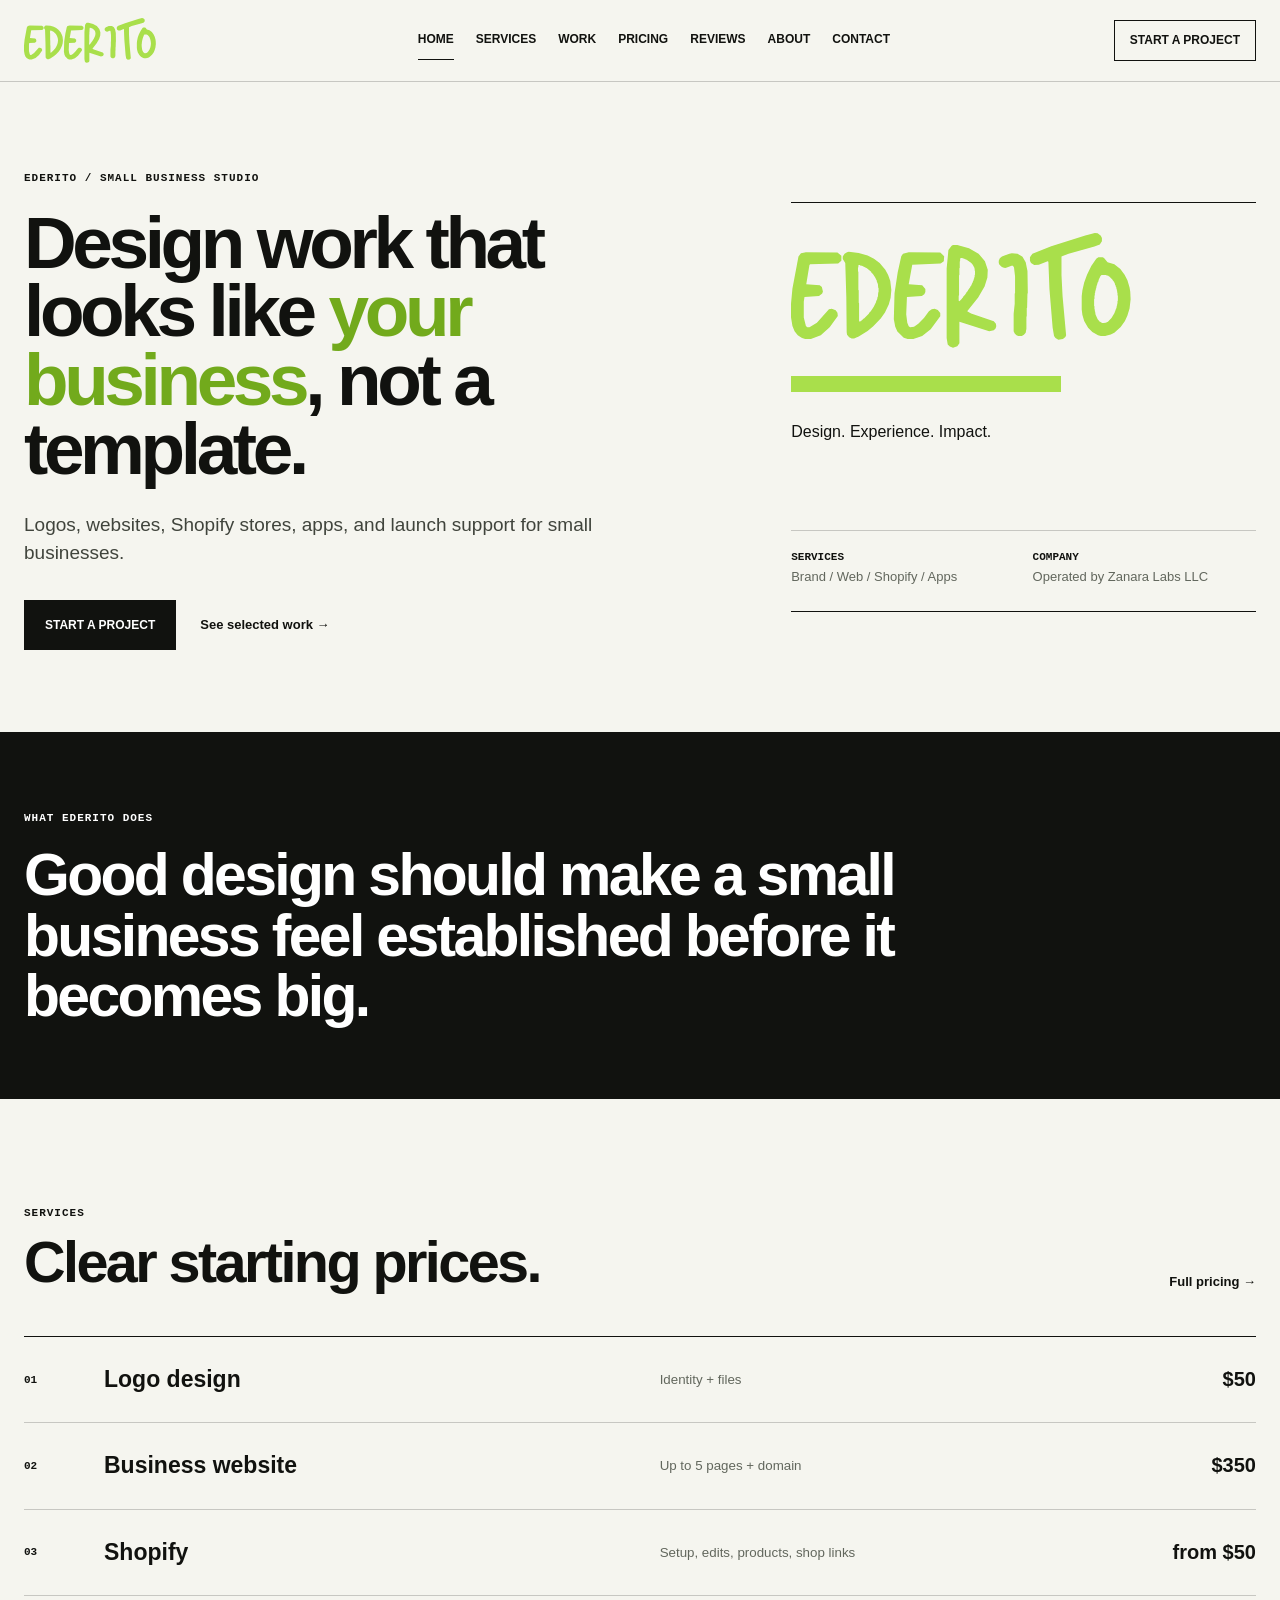
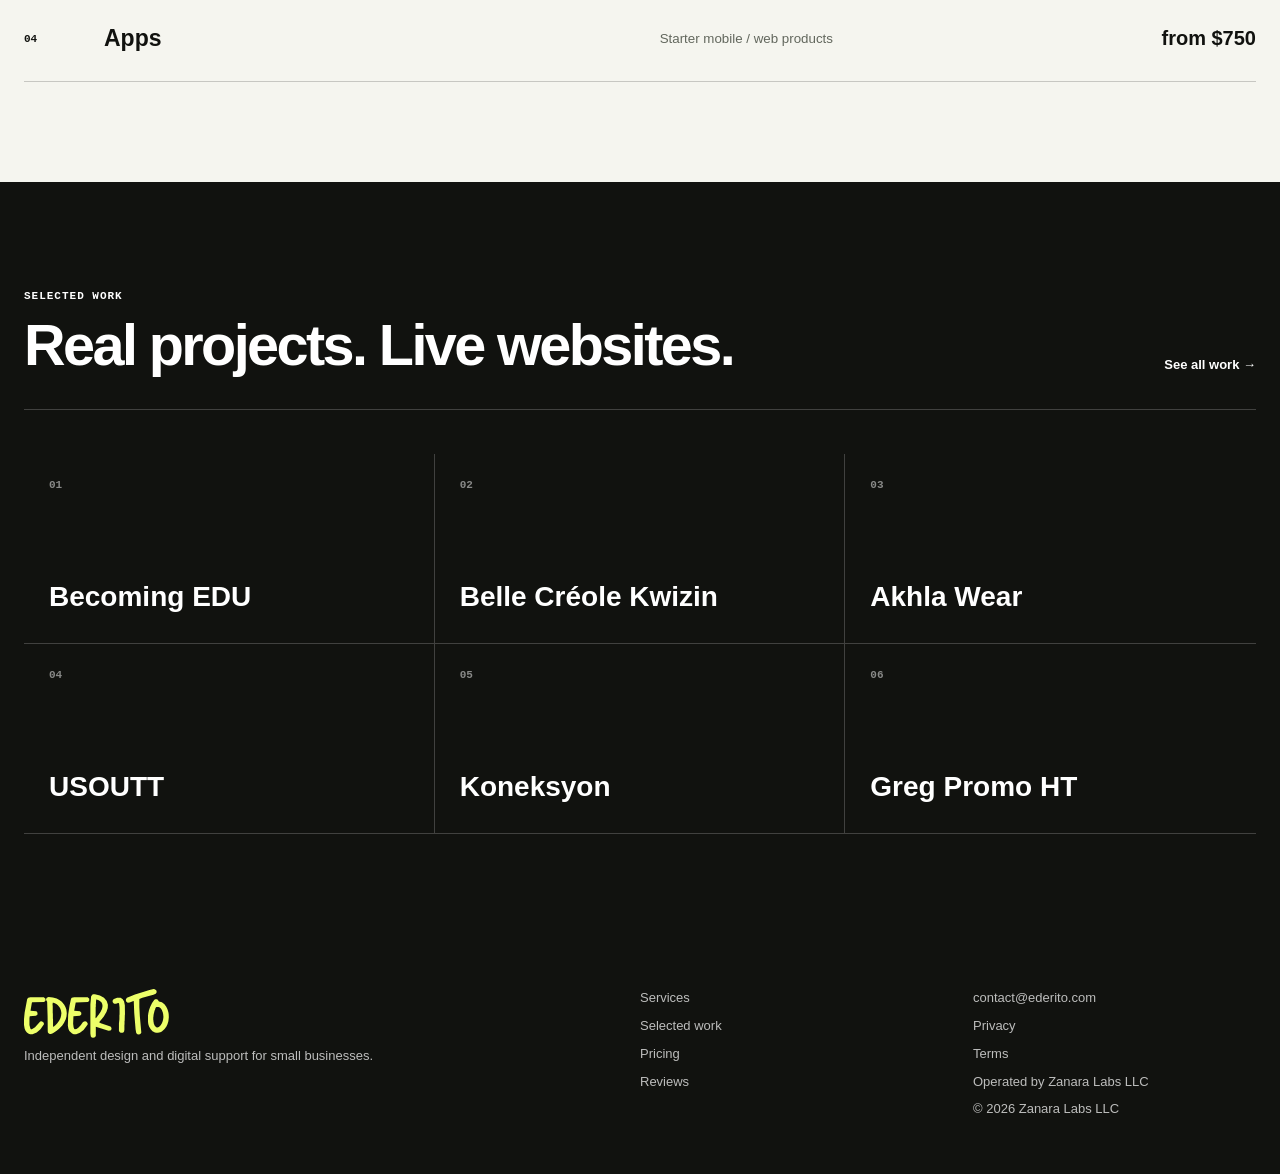
==== commit 6e26caee: "Simplify EDERITO homepage" ====
--- a/index.html
+++ b/index.html
@@ -1 +1 @@
-<!doctype html><html lang="en"><head><meta charset="utf-8"><meta name="viewport" content="width=device-width,initial-scale=1"><title>EDERITO — Design & Digital</title><meta name="description" content="EDERITO builds logos, websites, Shopify stores, apps, and launch support for small businesses."><link rel="icon" href="favicon.svg"><link rel="stylesheet" href="styles.css"></head><body><header class="site-header"><a class="brand" href="index.html"><img src="assets/ederito-logo.svg" alt="EDERITO"></a><button class="menu-button" aria-expanded="false"><span></span><span></span><span></span></button><nav class="site-nav"><a class="active" href="index.html">Home</a><a href="services.html">Services</a><a href="work.html">Work</a><a href="pricing.html">Pricing</a><a href="reviews.html">Reviews</a><a href="about.html">About</a><a href="contact.html">Contact</a></nav><a class="header-contact" href="contact.html">Start a project</a></header><main><section class="hero shell"><div class="hero-copy"><span class="micro">EDERITO / SMALL BUSINESS STUDIO</span><h1>Design work that looks like <em>your business</em>, not a template.</h1><p>Logos, websites, Shopify stores, apps, and launch support for people starting small and taking it seriously.</p><div class="actions"><a class="button dark" href="contact.html">Start a project</a><a class="text-link" href="work.html">See selected work &rarr;</a></div></div><div class="hero-art"><div class="art-top">+1 <span>DESIGN / DIGITAL</span></div><div class="art-logo">E.</div><div class="art-green"></div><div class="art-list">01 LOGO<br>02 WEBSITE<br>03 SHOPIFY<br>04 APP<br>05 LLC</div></div></section><section class="black-band"><div class="shell"><span class="micro light">WHAT EDERITO DOES</span><h2>Good design should make a small business feel established before it becomes big.</h2></div></section><section class="shell section"><div class="section-head"><div><span class="micro">SERVICES / 01</span><h2>Focused services. Clear starting prices.</h2></div><a href="pricing.html" class="text-link">Full pricing &rarr;</a></div><div class="rows"><a href="pricing.html#logo"><span>01</span><b>Logo design</b><small>Identity + files</small><strong>$50</strong></a><a href="pricing.html#website"><span>02</span><b>Business website</b><small>Up to 5 pages + first-year domain</small><strong>$350</strong></a><a href="pricing.html#shopify"><span>03</span><b>Shopify / online store</b><small>Setup, edits, products, links</small><strong>from $50</strong></a><a href="pricing.html#apps"><span>04</span><b>Apps & web products</b><small>Starter builds + custom scope</small><strong>from $750</strong></a></div></section><section class="work-band"><div class="shell"><div class="section-head inverse"><div><span class="micro light">SELECTED WORK / 02</span><h2>Real projects. Live websites.</h2></div><a href="work.html" class="text-link light">See all work &rarr;</a></div><div class="projects"><a href="https://becomingedu.com" target="_blank"><span>01</span><b>Becoming EDU</b></a><a href="https://bellecreolekwizin.ca" target="_blank"><span>02</span><b>Belle Cr&eacute;ole Kwizin</b></a><a href="https://akhlawear.com" target="_blank"><span>03</span><b>Akhla Wear</b></a><a href="https://usoutt.com" target="_blank"><span>04</span><b>USOUTT</b></a><a href="https://koneksyondatingapp.com" target="_blank"><span>05</span><b>Koneksyon</b></a><a href="https://gregpromoht.com" target="_blank"><span>06</span><b>Greg Promo HT</b></a></div></div></section><section class="shell section split"><div><span class="micro">THE APPROACH / 03</span><h2>Small studio. Direct communication.</h2></div><div><p><span>01</span>Tell me what the business needs.</p><p><span>02</span>We agree on scope and price before work starts.</p><p><span>03</span>I design, build, revise, and prepare it for launch.</p><p><span>04</span>You receive the final files, site, store, or app setup.</p></div></section></main><footer class="site-footer"><div><img src="assets/ederito-logo.svg" alt="EDERITO"><p>Independent design and digital support for small businesses.</p></div><div><a href="services.html">Services</a><a href="work.html">Work</a><a href="pricing.html">Pricing</a><a href="reviews.html">Reviews</a></div><div><a href="mailto:contact@ederito.com">contact@ederito.com</a><span>Operated by Zanara Labs LLC</span><span>&copy; <span data-year></span></span></div></footer><script src="script.js" defer></script></body></html>+<!doctype html><html lang="en"><head><meta charset="utf-8"><meta name="viewport" content="width=device-width,initial-scale=1"><title>EDERITO — Design & Digital</title><meta name="description" content="Logo design, websites, Shopify stores, apps, and launch support for small businesses."><link rel="stylesheet" href="styles.css?v=6"></head><body data-page="home"><header id="siteHeader"></header><main><section class="hero shell"><div class="hero-copy"><span class="micro">EDERITO / SMALL BUSINESS STUDIO</span><h1>Design work that looks like <em>your business</em>, not a template.</h1><p>Logos, websites, Shopify stores, apps, and launch support for small businesses.</p><div class="actions"><a class="button dark" href="contact.html">Start a project</a><a class="text-link" href="work.html">See selected work →</a></div></div><aside class="hero-panel"><div><img src="assets/ederito-logo.svg" alt="EDERITO"><div class="green-rule"></div><p>Design. Experience. Impact.</p></div><div class="panel-meta"><div><strong>Services</strong><span>Brand / Web / Shopify / Apps</span></div><div><strong>Company</strong><span>Operated by Zanara Labs LLC</span></div></div></aside></section><section class="black-band"><div class="shell"><span class="micro light">WHAT EDERITO DOES</span><h2>Good design should make a small business feel established before it becomes big.</h2></div></section><section class="shell section"><div class="section-head"><div><span class="micro">SERVICES</span><h2>Clear starting prices.</h2></div><a href="pricing.html" class="text-link">Full pricing →</a></div><div class="rows"><a href="pricing.html#logo"><span>01</span><b>Logo design</b><small>Identity + files</small><strong>$50</strong></a><a href="pricing.html#website"><span>02</span><b>Business website</b><small>Up to 5 pages + domain</small><strong>$350</strong></a><a href="pricing.html#shopify"><span>03</span><b>Shopify</b><small>Setup, edits, products, shop links</small><strong>from $50</strong></a><a href="pricing.html#apps"><span>04</span><b>Apps</b><small>Starter mobile / web products</small><strong>from $750</strong></a></div></section><section class="work-band"><div class="shell"><div class="section-head inverse"><div><span class="micro light">SELECTED WORK</span><h2>Real projects. Live websites.</h2></div><a href="work.html" class="text-link">See all work →</a></div><div class="projects"><a href="https://becomingedu.com" target="_blank"><span>01</span><b>Becoming EDU</b></a><a href="https://bellecreolekwizin.ca" target="_blank"><span>02</span><b>Belle Créole Kwizin</b></a><a href="https://akhlawear.com" target="_blank"><span>03</span><b>Akhla Wear</b></a><a href="https://usoutt.com" target="_blank"><span>04</span><b>USOUTT</b></a><a href="https://koneksyondatingapp.com" target="_blank"><span>05</span><b>Koneksyon</b></a><a href="https://gregpromoht.com" target="_blank"><span>06</span><b>Greg Promo HT</b></a></div></div></section></main><footer id="siteFooter"></footer><script src="script.js?v=6" defer></script></body></html>
--- a/styles.css
+++ b/styles.css
@@ -1 +1 @@
-:root{--ink:#10110f;--paper:#f6f6f1;--white:#fff;--green:#a9df4b;--line:rgba(16,17,15,.22);--muted:#676b61;--max:1240px}*{box-sizing:border-box}html{scroll-behavior:smooth}body{margin:0;background:var(--paper);color:var(--ink);font-family:Arial,Helvetica,sans-serif;line-height:1.45}a{color:inherit;text-decoration:none}img{max-width:100%;display:block}.shell{width:min(calc(100% - 48px),var(--max));margin:auto}.micro{font:700 11px/1.2 ui-monospace,Menlo,monospace;letter-spacing:.08em;text-transform:uppercase}.light{color:rgba(255,255,255,.65)}.site-header{height:84px;display:grid;grid-template-columns:170px 1fr auto;align-items:center;gap:30px;padding:0 max(24px,calc((100vw - var(--max))/2));border-bottom:1px solid var(--line);background:rgba(246,246,241,.96);position:sticky;top:0;z-index:20}.brand img{width:128px}.site-nav{display:flex;justify-content:center;gap:27px;font-size:12px;font-weight:700;text-transform:uppercase}.site-nav a{padding:8px 0;border-bottom:1px solid transparent}.site-nav a:hover,.site-nav a.active{border-color:var(--ink)}.header-contact{border:1px solid var(--ink);padding:11px 15px;font-size:12px;font-weight:700;text-transform:uppercase}.menu-button{display:none;border:0;background:none}.menu-button span{display:block;width:24px;height:1px;background:var(--ink);margin:5px}.hero{min-height:700px;display:grid;grid-template-columns:1.05fr .95fr;gap:48px;align-items:center;padding:70px 0}.hero h1,.page-intro h1{font-size:clamp(58px,7vw,102px);line-height:.91;letter-spacing:-.065em;margin:22px 0 30px}.hero h1 em{font-style:normal;color:#75ad1e}.hero-copy>p{font-size:20px;max-width:650px}.actions{display:flex;gap:24px;align-items:center;margin-top:36px}.button{display:inline-flex;align-items:center;justify-content:center;min-height:50px;padding:0 20px;border:1px solid var(--ink);font-size:12px;font-weight:700;text-transform:uppercase}.button.dark{background:var(--ink);color:#fff}.text-link{font-size:13px;font-weight:700}.hero-art{position:relative;min-height:520px;border:5px solid var(--ink);background:#fff;padding:28px;overflow:hidden}.art-top{display:flex;justify-content:space-between;font:700 10px ui-monospace,monospace}.art-logo{position:absolute;left:34px;top:105px;font-size:144px;font-weight:700;letter-spacing:-.1em;z-index:2}.art-green{position:absolute;left:37%;right:0;top:190px;height:190px;background:var(--green)}.art-list{position:absolute;left:34px;bottom:30px;font:700 12px/1.7 ui-monospace,monospace}.black-band{background:var(--ink);color:#fff;padding:70px 0}.black-band h2{font-size:clamp(36px,5vw,70px);line-height:1.02;letter-spacing:-.045em;max-width:1100px;margin:18px 0 0}.section{padding:105px 0}.section-head{display:flex;align-items:end;justify-content:space-between;gap:30px;margin-bottom:45px}.section-head h2,.split h2{font-size:clamp(38px,5vw,66px);line-height:1;letter-spacing:-.045em;margin:12px 0 0}.rows{border-top:1px solid var(--ink)}.rows a{display:grid;grid-template-columns:60px 1.2fr 1fr 130px;gap:20px;align-items:center;padding:26px 0;border-bottom:1px solid var(--line)}.rows a:hover{background:rgba(169,223,75,.25);padding-left:12px}.rows span,.project-list span{font:700 11px ui-monospace,monospace}.rows b{font-size:23px}.rows small{color:var(--muted)}.rows strong{text-align:right;font-size:20px}.work-band{background:var(--ink);color:#fff;padding:105px 0}.inverse{border-bottom:1px solid rgba(255,255,255,.2);padding-bottom:34px}.projects{display:grid;grid-template-columns:repeat(3,1fr)}.projects a{min-height:190px;border-right:1px solid rgba(255,255,255,.2);border-bottom:1px solid rgba(255,255,255,.2);padding:25px;display:flex;flex-direction:column}.projects a:nth-child(3n){border-right:0}.projects span{font:700 11px ui-monospace,monospace;color:rgba(255,255,255,.5)}.projects b{font-size:28px;margin-top:auto}.projects a:hover{background:var(--green);color:var(--ink)}.split{display:grid;grid-template-columns:1fr 1fr;gap:80px}.split>div:last-child>p{display:grid;grid-template-columns:46px 1fr;border-bottom:1px solid var(--line);padding:18px 0;margin:0;font-size:18px}.split p span{font:700 11px ui-monospace,monospace}.page-intro{padding:105px 0 90px;border-bottom:1px solid var(--ink)}.page-intro h1{max-width:1120px}.page-intro p{max-width:720px;font-size:19px;color:#44483e}.service-list article{display:grid;grid-template-columns:80px 1fr 120px;gap:35px;padding:45px 0;border-bottom:1px solid var(--ink)}.service-list article>span{font-size:44px;font-weight:700;color:#77ad24}.service-list h2{font-size:42px;letter-spacing:-.04em;margin:0 0 10px}.service-list article>a{justify-self:end;font-size:12px;font-weight:700;text-transform:uppercase;text-decoration:underline}.service-list small,.fine-print{font-size:12px;color:var(--muted)}.project-list>a{display:grid;grid-template-columns:60px 1fr 220px 100px;gap:24px;align-items:center;padding:28px 0;border-bottom:1px solid var(--ink)}.project-list h2{font-size:clamp(32px,4vw,54px);letter-spacing:-.045em;margin:0}.project-list small{color:var(--muted)}.project-list b{text-align:right;font-size:12px;text-transform:uppercase}.project-list>a:hover h2{color:#6ea91d}.pricing-list{padding-bottom:100px}.pricing-list article{display:grid;grid-template-columns:1fr 220px 100px;align-items:center;gap:25px;padding:34px 28px;border-bottom:1px solid var(--ink)}.pricing-list article:first-child{border-top:1px solid var(--ink)}.pricing-list span{font:700 10px ui-monospace,monospace}.pricing-list h2{font-size:34px;letter-spacing:-.035em;margin:7px 0}.pricing-list p{margin:0;color:#4b4e45}.pricing-list strong{font-size:40px;text-align:right}.pricing-list a{text-align:right;font-size:12px;font-weight:700;text-transform:uppercase;text-decoration:underline}.green-row{background:var(--green)}.dark-row{background:var(--ink);color:#fff}.dark-row p{color:rgba(255,255,255,.7)!important}.about-card{border:5px solid var(--ink);background:#fff;min-height:420px;padding:40px;display:flex;align-items:flex-start}.about-card img{width:65%}.contact-cards{display:grid;grid-template-columns:1fr 1fr;gap:1px;background:var(--ink);padding:1px}.contact-cards a{background:var(--paper);padding:36px;min-height:260px}.contact-cards a:hover{background:var(--green)}.contact-cards span,.review-card span{font:700 10px ui-monospace,monospace}.contact-cards h2{font-size:44px;margin:40px 0 8px}.review-card{background:var(--green);padding:40px}.review-card h3{font-size:42px;line-height:1;margin:36px 0 12px}.inline-link{text-decoration:underline;text-underline-offset:4px}.site-footer{background:var(--ink);color:#fff;padding:55px max(24px,calc((100vw - var(--max))/2));display:grid;grid-template-columns:2fr 1fr 1fr;gap:50px}.site-footer img{width:145px;filter:brightness(1.4)}.site-footer>div{display:grid;align-content:start;gap:9px}.site-footer a,.site-footer span,.site-footer p{font-size:13px;color:rgba(255,255,255,.7);margin:0}.site-footer a:hover{color:#fff}@media(max-width:900px){.site-header{grid-template-columns:1fr auto;height:74px;padding:0 18px}.site-nav{display:none;position:absolute;top:74px;left:0;right:0;background:var(--paper);padding:20px;flex-direction:column;border-bottom:1px solid var(--ink)}.site-nav.open{display:flex}.menu-button{display:block}.header-contact{display:none}.shell{width:min(calc(100% - 32px),var(--max))}.hero{grid-template-columns:1fr;min-height:auto}.hero-art{min-height:480px}.rows a{grid-template-columns:45px 1fr 100px}.rows small{display:none}.projects{grid-template-columns:1fr 1fr}.projects a:nth-child(3n){border-right:1px solid rgba(255,255,255,.2)}.projects a:nth-child(2n){border-right:0}.split{grid-template-columns:1fr}.project-list>a{grid-template-columns:45px 1fr 90px}.project-list small{display:none}.pricing-list article{grid-template-columns:1fr 150px}.pricing-list a{grid-column:1/-1;text-align:left}.site-footer{grid-template-columns:1fr 1fr}.site-footer>div:first-child{grid-column:1/-1}}@media(max-width:620px){.hero h1,.page-intro h1{font-size:52px}.hero-art{min-height:400px}.art-logo{font-size:105px;top:90px}.art-green{left:30%;top:155px;height:150px}.section{padding:72px 0}.section-head{align-items:flex-start;flex-direction:column}.rows a{grid-template-columns:36px 1fr 75px}.rows b{font-size:18px}.rows strong{font-size:16px}.projects{grid-template-columns:1fr}.projects a{border-right:0!important;min-height:150px}.service-list article{grid-template-columns:1fr;gap:18px;padding:36px 0}.service-list article>a{justify-self:start}.project-list>a{grid-template-columns:30px 1fr}.project-list b{grid-column:2;text-align:left}.pricing-list article{grid-template-columns:1fr;padding:28px 18px}.pricing-list strong{text-align:left}.contact-cards{grid-template-columns:1fr}.site-footer{grid-template-columns:1fr}.site-footer>div:first-child{grid-column:auto}}+:root{--ink:#11120f;--paper:#f5f5ef;--white:#fff;--green:#a9df4b;--green-deep:#72aa1c;--line:rgba(17,18,15,.2);--muted:#62675d;--max:1240px}*{box-sizing:border-box}html{scroll-behavior:smooth}body{margin:0;background:var(--paper);color:var(--ink);font-family:Arial,Helvetica,sans-serif;line-height:1.45;-webkit-font-smoothing:antialiased}a{color:inherit;text-decoration:none}img{max-width:100%;display:block}button,input,select,textarea{font:inherit}.shell{width:min(calc(100% - 48px),var(--max));margin-inline:auto}.micro{font:700 11px/1.2 ui-monospace,SFMono-Regular,Menlo,Monaco,Consolas,monospace;letter-spacing:.09em;text-transform:uppercase}.muted{color:var(--muted)}.site-header{min-height:82px;display:grid;grid-template-columns:170px minmax(0,1fr) auto;align-items:center;gap:28px;padding:0 max(24px,calc((100vw - var(--max))/2));border-bottom:1px solid var(--line);background:rgba(245,245,239,.96);backdrop-filter:blur(12px);position:sticky;top:0;z-index:50}.brand img{width:132px}.site-nav{min-width:0;display:flex;justify-content:center;align-items:center;gap:22px;font-size:12px;font-weight:700;text-transform:uppercase;white-space:nowrap}.site-nav a{padding:10px 0;border-bottom:1px solid transparent}.site-nav a:hover,.site-nav a.active{border-color:var(--ink)}.header-contact{border:1px solid var(--ink);padding:11px 15px;font-size:12px;font-weight:700;text-transform:uppercase;white-space:nowrap}.menu-button{display:none;border:0;background:transparent;padding:8px;cursor:pointer}.menu-button span{display:block;width:24px;height:1px;background:var(--ink);margin:5px}.hero{min-height:650px;display:grid;grid-template-columns:minmax(0,1.2fr) minmax(320px,.8fr);gap:70px;align-items:center;padding:78px 0}.hero h1,.page-intro h1{font-size:clamp(52px,5.7vw,84px);line-height:.94;letter-spacing:-.06em;margin:22px 0 28px;max-width:840px}.hero h1 em{font-style:normal;color:var(--green-deep)}.hero-copy>p{font-size:19px;max-width:650px;color:#40443c}.actions{display:flex;gap:24px;align-items:center;margin-top:34px}.button{display:inline-flex;align-items:center;justify-content:center;min-height:50px;padding:0 20px;border:1px solid var(--ink);background:transparent;font-size:12px;font-weight:700;text-transform:uppercase;cursor:pointer}.button.dark{background:var(--ink);color:#fff}.text-link{font-size:13px;font-weight:700}.hero-panel{min-height:410px;border-top:1px solid var(--ink);border-bottom:1px solid var(--ink);padding:30px 0 24px;display:flex;flex-direction:column;justify-content:space-between}.hero-panel img{width:min(100%,340px)}.green-rule{height:16px;background:var(--green);width:58%;margin:28px 0}.panel-meta{display:grid;grid-template-columns:1fr 1fr;gap:18px;border-top:1px solid var(--line);padding-top:20px}.panel-meta div{display:grid;gap:5px}.panel-meta strong{font:700 11px ui-monospace,monospace;text-transform:uppercase}.panel-meta span{font-size:13px;color:var(--muted)}.black-band{background:var(--ink);color:#fff;padding:72px 0}.black-band h2{font-size:clamp(34px,4.6vw,66px);line-height:1.03;letter-spacing:-.045em;max-width:1100px;margin:18px 0 0}.section{padding:100px 0}.section-head{display:flex;align-items:end;justify-content:space-between;gap:30px;margin-bottom:44px}.section-head h2,.split h2{font-size:clamp(36px,4.5vw,62px);line-height:1;letter-spacing:-.045em;margin:12px 0 0}.rows{border-top:1px solid var(--ink)}.rows a{display:grid;grid-template-columns:60px 1.2fr 1fr 130px;gap:20px;align-items:center;padding:26px 0;border-bottom:1px solid var(--line)}.rows a:hover{background:rgba(169,223,75,.24);padding-left:12px}.rows span{font:700 11px ui-monospace,monospace}.rows b{font-size:23px}.rows small{color:var(--muted)}.rows strong{text-align:right;font-size:20px}.work-band{background:var(--ink);color:#fff;padding:100px 0}.inverse{border-bottom:1px solid rgba(255,255,255,.2);padding-bottom:34px}.projects{display:grid;grid-template-columns:repeat(3,1fr)}.projects a{min-height:190px;border-right:1px solid rgba(255,255,255,.2);border-bottom:1px solid rgba(255,255,255,.2);padding:25px;display:flex;flex-direction:column}.projects a:nth-child(3n){border-right:0}.projects span{font:700 11px ui-monospace,monospace;color:rgba(255,255,255,.5)}.projects b{font-size:28px;margin-top:auto}.projects a:hover{background:var(--green);color:var(--ink)}.split{display:grid;grid-template-columns:1fr 1fr;gap:80px}.split>div:last-child>p{display:grid;grid-template-columns:46px 1fr;border-bottom:1px solid var(--line);padding:18px 0;margin:0;font-size:18px}.page-intro{padding:94px 0 82px;border-bottom:1px solid var(--ink)}.page-intro p{max-width:760px;font-size:19px;color:#44483e}.service-list article{display:grid;grid-template-columns:80px 1fr 120px;gap:35px;padding:45px 0;border-bottom:1px solid var(--ink)}.service-list article>span{font-size:44px;font-weight:700;color:var(--green-deep)}.service-list h2{font-size:42px;letter-spacing:-.04em;margin:0 0 10px}.portfolio-grid{display:grid;grid-template-columns:1fr 1fr;gap:34px;padding:70px 0 100px}.project-card{border-top:1px solid var(--ink);padding-top:14px}.project-shot{aspect-ratio:16/10;overflow:hidden;background:#e7e8e1;border:1px solid var(--line)}.project-shot img{width:100%;height:100%;object-fit:cover;object-position:top}.project-meta{display:grid;grid-template-columns:48px 1fr auto;gap:15px;align-items:end;padding-top:15px}.project-meta h2{font-size:29px;margin:0;letter-spacing:-.035em}.project-meta small{color:var(--muted);text-align:right}.pricing-list{padding-bottom:100px}.pricing-list article{display:grid;grid-template-columns:1fr 220px;align-items:center;gap:25px;padding:34px 28px;border-bottom:1px solid var(--ink)}.pricing-list article:first-child{border-top:1px solid var(--ink)}.pricing-list h2{font-size:34px;letter-spacing:-.035em;margin:7px 0}.pricing-list p{margin:0;color:#4b4e45}.pricing-list strong{font-size:40px;text-align:right}.green-row{background:var(--green)}.dark-row{background:var(--ink);color:#fff}.dark-row p{color:rgba(255,255,255,.72)!important}.about-card{border:1px solid var(--ink);background:#fff;min-height:420px;padding:40px;display:flex;align-items:flex-start}.about-card img{width:65%}.contact-layout,.review-layout{display:grid;grid-template-columns:.8fr 1.2fr;gap:70px;padding:80px 0 110px}.form{border-top:1px solid var(--ink);padding-top:24px}.field-row{display:grid;grid-template-columns:1fr 1fr;gap:18px}.field{display:grid;gap:8px;margin-bottom:18px}.field label{font-size:12px;font-weight:700;text-transform:uppercase}.field input,.field select,.field textarea{width:100%;border:1px solid var(--line);background:#fff;padding:14px 15px;color:var(--ink);border-radius:0}.field textarea{resize:vertical;min-height:150px}.honeypot{position:absolute!important;left:-9999px!important;opacity:0!important}.form-status{font-size:13px;min-height:22px;margin:14px 0 0;color:var(--muted)}.form-status.success{color:#426f00}.form-status.error{color:#9d2a21}.rating{display:flex;gap:8px;flex-wrap:wrap}.rating label{border:1px solid var(--line);padding:10px 13px;cursor:pointer;background:#fff}.rating input{position:absolute;opacity:0}.rating label:has(input:checked){background:var(--green);border-color:var(--ink)}.consent{display:flex;gap:10px;align-items:flex-start;font-size:13px;margin:18px 0}.review-wall{display:grid;grid-template-columns:repeat(2,1fr);gap:22px;margin-top:34px}.review-item{border:1px solid var(--line);background:#fff;padding:24px}.review-item blockquote{font-size:20px;line-height:1.35;margin:18px 0}.legal-copy{max-width:850px;padding:70px 0 110px}.legal-copy h2{font-size:30px;margin:40px 0 12px}.site-footer{background:var(--ink);color:#fff;padding:55px max(24px,calc((100vw - var(--max))/2));display:grid;grid-template-columns:2fr 1fr 1fr;gap:50px}.site-footer img{width:145px;filter:brightness(1.4)}.site-footer>div{display:grid;align-content:start;gap:9px}.site-footer a,.site-footer span,.site-footer p{font-size:13px;color:rgba(255,255,255,.72);margin:0}@media(max-width:1120px){.site-header{grid-template-columns:1fr auto;min-height:74px;padding:0 22px}.site-nav{display:none;position:absolute;top:74px;left:0;right:0;background:var(--paper);padding:22px;flex-direction:column;align-items:flex-start;border-bottom:1px solid var(--ink);gap:8px}.site-nav.open{display:flex}.menu-button{display:block}.header-contact{display:none}.hero{grid-template-columns:1fr;min-height:auto;gap:50px;padding:66px 0}.contact-layout,.review-layout{grid-template-columns:1fr;gap:42px}}@media(max-width:900px){.shell{width:min(calc(100% - 32px),var(--max))}.rows a{grid-template-columns:45px 1fr 100px}.rows small{display:none}.projects{grid-template-columns:1fr 1fr}.split{grid-template-columns:1fr;gap:44px}.portfolio-grid{grid-template-columns:1fr}.pricing-list article{grid-template-columns:1fr 150px}.site-footer{grid-template-columns:1fr 1fr}.site-footer>div:first-child{grid-column:1/-1}}@media(max-width:620px){.hero h1,.page-intro h1{font-size:46px}.section{padding:72px 0}.section-head{align-items:flex-start;flex-direction:column}.rows a{grid-template-columns:36px 1fr 75px}.projects{grid-template-columns:1fr}.projects a{border-right:0!important;min-height:150px}.service-list article{grid-template-columns:1fr;gap:18px;padding:36px 0}.pricing-list article{grid-template-columns:1fr;padding:28px 18px}.pricing-list strong{text-align:left}.field-row{grid-template-columns:1fr}.review-wall{grid-template-columns:1fr}.site-footer{grid-template-columns:1fr}.site-footer>div:first-child{grid-column:auto}.panel-meta{grid-template-columns:1fr}.actions{align-items:flex-start;flex-direction:column}.project-meta{grid-template-columns:36px 1fr}.project-meta small{grid-column:2;text-align:left}}
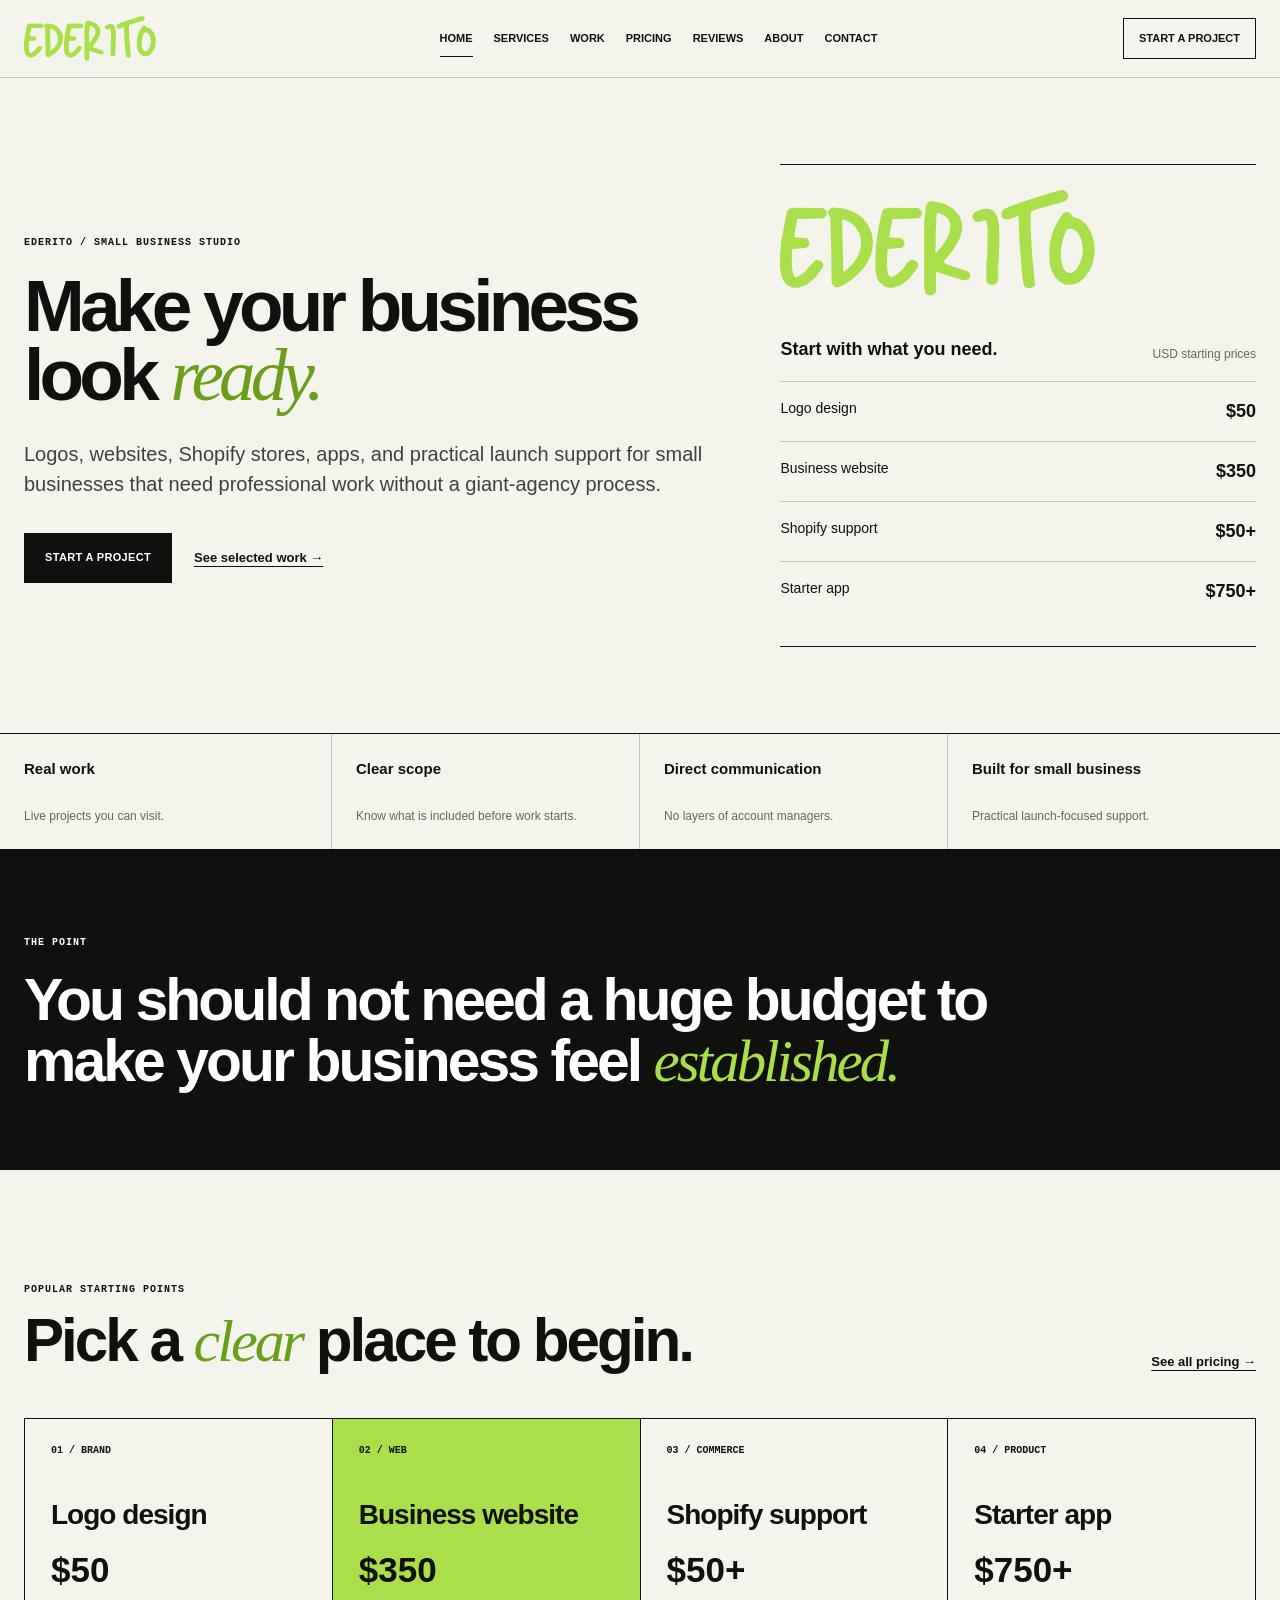
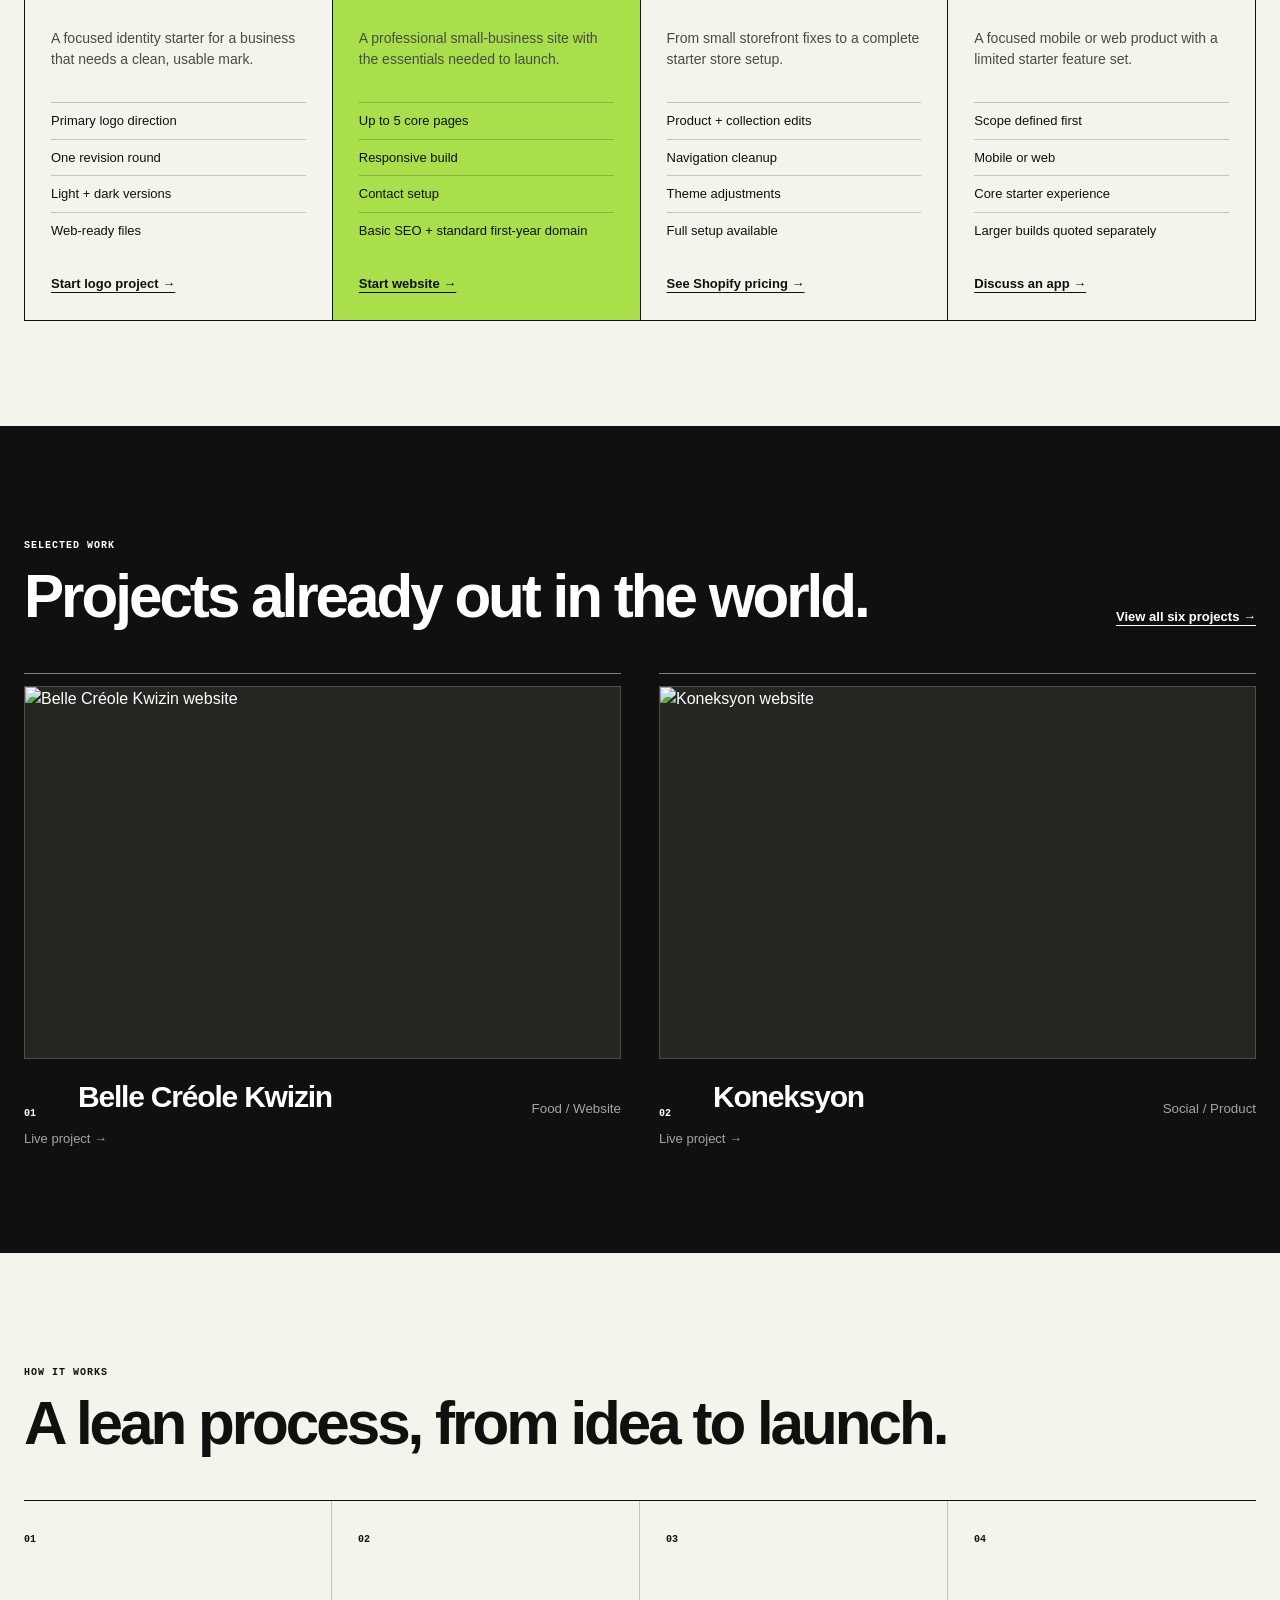
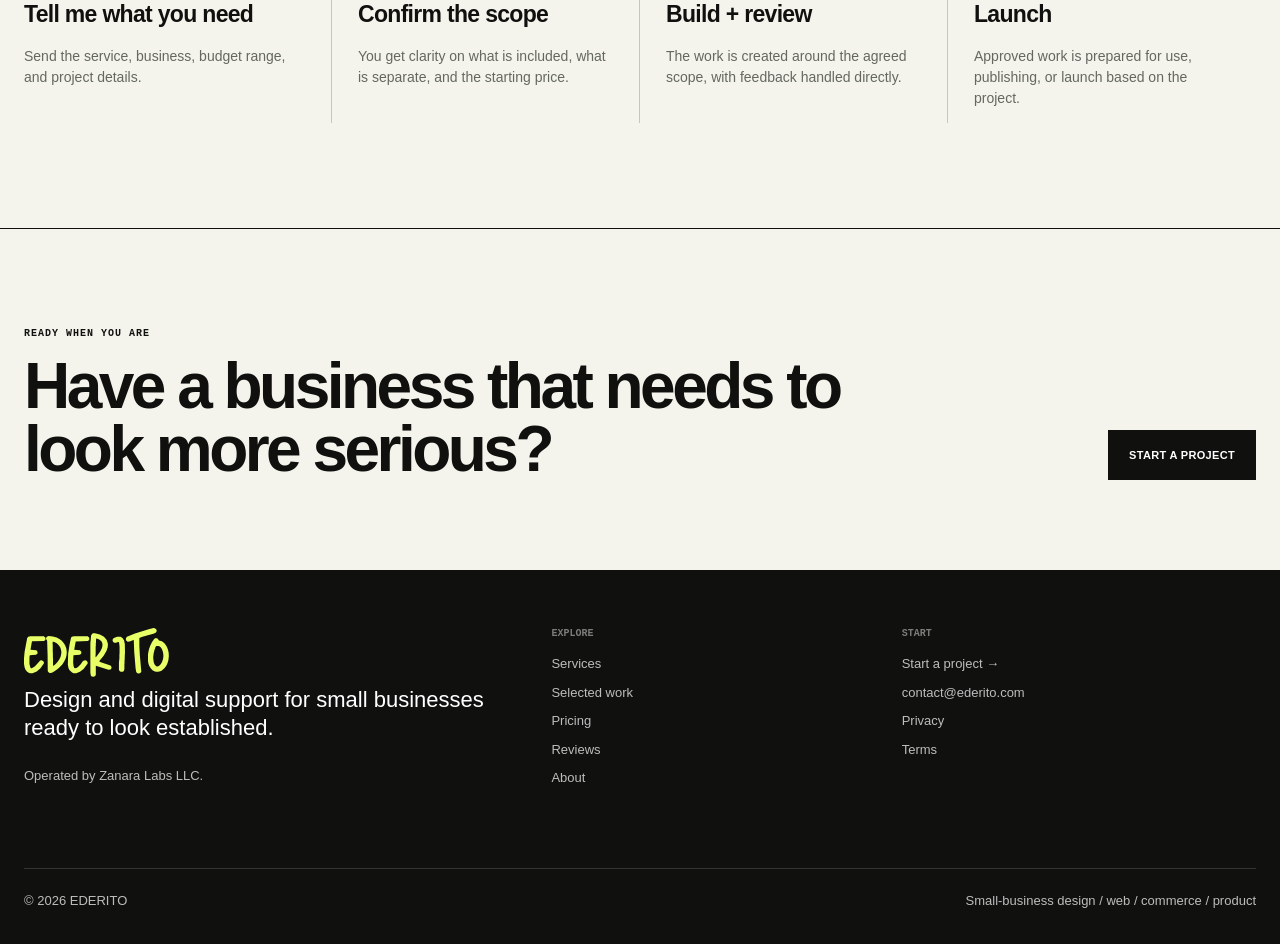
==== commit 027210c0: "Rebuild EDERITO homepage for conversion" ====
--- a/index.html
+++ b/index.html
@@ -1 +1 @@
-<!doctype html><html lang="en"><head><meta charset="utf-8"><meta name="viewport" content="width=device-width,initial-scale=1"><title>EDERITO — Design & Digital</title><meta name="description" content="Logo design, websites, Shopify stores, apps, and launch support for small businesses."><link rel="stylesheet" href="styles.css?v=6"></head><body data-page="home"><header id="siteHeader"></header><main><section class="hero shell"><div class="hero-copy"><span class="micro">EDERITO / SMALL BUSINESS STUDIO</span><h1>Design work that looks like <em>your business</em>, not a template.</h1><p>Logos, websites, Shopify stores, apps, and launch support for small businesses.</p><div class="actions"><a class="button dark" href="contact.html">Start a project</a><a class="text-link" href="work.html">See selected work →</a></div></div><aside class="hero-panel"><div><img src="assets/ederito-logo.svg" alt="EDERITO"><div class="green-rule"></div><p>Design. Experience. Impact.</p></div><div class="panel-meta"><div><strong>Services</strong><span>Brand / Web / Shopify / Apps</span></div><div><strong>Company</strong><span>Operated by Zanara Labs LLC</span></div></div></aside></section><section class="black-band"><div class="shell"><span class="micro light">WHAT EDERITO DOES</span><h2>Good design should make a small business feel established before it becomes big.</h2></div></section><section class="shell section"><div class="section-head"><div><span class="micro">SERVICES</span><h2>Clear starting prices.</h2></div><a href="pricing.html" class="text-link">Full pricing →</a></div><div class="rows"><a href="pricing.html#logo"><span>01</span><b>Logo design</b><small>Identity + files</small><strong>$50</strong></a><a href="pricing.html#website"><span>02</span><b>Business website</b><small>Up to 5 pages + domain</small><strong>$350</strong></a><a href="pricing.html#shopify"><span>03</span><b>Shopify</b><small>Setup, edits, products, shop links</small><strong>from $50</strong></a><a href="pricing.html#apps"><span>04</span><b>Apps</b><small>Starter mobile / web products</small><strong>from $750</strong></a></div></section><section class="work-band"><div class="shell"><div class="section-head inverse"><div><span class="micro light">SELECTED WORK</span><h2>Real projects. Live websites.</h2></div><a href="work.html" class="text-link">See all work →</a></div><div class="projects"><a href="https://becomingedu.com" target="_blank"><span>01</span><b>Becoming EDU</b></a><a href="https://bellecreolekwizin.ca" target="_blank"><span>02</span><b>Belle Créole Kwizin</b></a><a href="https://akhlawear.com" target="_blank"><span>03</span><b>Akhla Wear</b></a><a href="https://usoutt.com" target="_blank"><span>04</span><b>USOUTT</b></a><a href="https://koneksyondatingapp.com" target="_blank"><span>05</span><b>Koneksyon</b></a><a href="https://gregpromoht.com" target="_blank"><span>06</span><b>Greg Promo HT</b></a></div></div></section></main><footer id="siteFooter"></footer><script src="script.js?v=6" defer></script></body></html>+<!doctype html><html lang="en"><head><meta charset="utf-8"><meta name="viewport" content="width=device-width,initial-scale=1"><title>EDERITO — Design & Digital for Small Businesses</title><meta name="description" content="Logo design, business websites, Shopify stores, apps, and launch support for small businesses."><meta property="og:title" content="EDERITO — Design & Digital for Small Businesses"><meta property="og:description" content="Real design and digital support with clear starting prices for small businesses."><meta property="og:type" content="website"><meta property="og:url" content="https://ederito.com/"><link rel="canonical" href="https://ederito.com/"><link rel="stylesheet" href="styles.css?v=7"></head><body data-page="home"><header id="siteHeader"></header><main><section class="hero shell"><div class="hero-copy"><span class="micro">EDERITO / SMALL BUSINESS STUDIO</span><h1>Make your business look <em>ready.</em></h1><p>Logos, websites, Shopify stores, apps, and practical launch support for small businesses that need professional work without a giant-agency process.</p><div class="actions"><a class="button dark" href="contact.html">Start a project</a><a class="text-link" href="work.html">See selected work →</a></div></div><aside class="hero-summary"><img src="assets/ederito-logo.svg" alt="EDERITO"><div class="hero-summary-header"><strong>Start with what you need.</strong><span>USD starting prices</span></div><div class="hero-summary-list"><a href="pricing.html#logo"><span>Logo design</span><strong>$50</strong></a><a href="pricing.html#website"><span>Business website</span><strong>$350</strong></a><a href="pricing.html#shopify"><span>Shopify support</span><strong>$50+</strong></a><a href="pricing.html#apps"><span>Starter app</span><strong>$750+</strong></a></div></aside></section><section class="trust-strip"><div class="shell trust-grid"><div class="trust-item"><strong>Real work</strong><span>Live projects you can visit.</span></div><div class="trust-item"><strong>Clear scope</strong><span>Know what is included before work starts.</span></div><div class="trust-item"><strong>Direct communication</strong><span>No layers of account managers.</span></div><div class="trust-item"><strong>Built for small business</strong><span>Practical launch-focused support.</span></div></div></section><section class="black-band"><div class="shell"><span class="micro">THE POINT</span><h2>You should not need a huge budget to make your business feel <em>established.</em></h2></div></section><section class="shell section"><div class="section-head"><div><span class="micro">POPULAR STARTING POINTS</span><h2>Pick a <em>clear</em> place to begin.</h2></div><a href="pricing.html" class="text-link">See all pricing →</a></div><div class="package-grid"><article class="package-card"><span class="package-number">01 / BRAND</span><h3>Logo design</h3><div class="package-price">$50</div><p>A focused identity starter for a business that needs a clean, usable mark.</p><ul><li>Primary logo direction</li><li>One revision round</li><li>Light + dark versions</li><li>Web-ready files</li></ul><a class="text-link" href="contact.html">Start logo project →</a></article><article class="package-card featured"><span class="package-number">02 / WEB</span><h3>Business website</h3><div class="package-price">$350</div><p>A professional small-business site with the essentials needed to launch.</p><ul><li>Up to 5 core pages</li><li>Responsive build</li><li>Contact setup</li><li>Basic SEO + standard first-year domain</li></ul><a class="text-link" href="contact.html">Start website →</a></article><article class="package-card"><span class="package-number">03 / COMMERCE</span><h3>Shopify support</h3><div class="package-price">$50+</div><p>From small storefront fixes to a complete starter store setup.</p><ul><li>Product + collection edits</li><li>Navigation cleanup</li><li>Theme adjustments</li><li>Full setup available</li></ul><a class="text-link" href="pricing.html#shopify">See Shopify pricing →</a></article><article class="package-card"><span class="package-number">04 / PRODUCT</span><h3>Starter app</h3><div class="package-price">$750+</div><p>A focused mobile or web product with a limited starter feature set.</p><ul><li>Scope defined first</li><li>Mobile or web</li><li>Core starter experience</li><li>Larger builds quoted separately</li></ul><a class="text-link" href="contact.html">Discuss an app →</a></article></div></section><section class="work-band"><div class="shell"><div class="section-head"><div><span class="micro">SELECTED WORK</span><h2>Projects already out in the world.</h2></div><a href="work.html" class="text-link">View all six projects →</a></div><div class="work-grid"><a class="work-card" href="https://bellecreolekwizin.ca" target="_blank" rel="noopener"><div class="work-card-image"><img loading="lazy" src="https://s.wordpress.com/mshots/v1/https%3A%2F%2Fbellecreolekwizin.ca?w=1200" alt="Belle Créole Kwizin website"></div><div class="work-card-meta"><span>01</span><h3>Belle Créole Kwizin</h3><small>Food / Website</small></div><p class="work-card-note">Live project →</p></a><a class="work-card" href="https://koneksyondatingapp.com" target="_blank" rel="noopener"><div class="work-card-image"><img loading="lazy" src="https://s.wordpress.com/mshots/v1/https%3A%2F%2Fkoneksyondatingapp.com?w=1200" alt="Koneksyon website"></div><div class="work-card-meta"><span>02</span><h3>Koneksyon</h3><small>Social / Product</small></div><p class="work-card-note">Live project →</p></a></div></div></section><section class="shell section"><div class="section-head"><div><span class="micro">HOW IT WORKS</span><h2>A lean process, from idea to launch.</h2></div></div><div class="process-grid"><article class="process-step"><span>01</span><h3>Tell me what you need</h3><p>Send the service, business, budget range, and project details.</p></article><article class="process-step"><span>02</span><h3>Confirm the scope</h3><p>You get clarity on what is included, what is separate, and the starting price.</p></article><article class="process-step"><span>03</span><h3>Build + review</h3><p>The work is created around the agreed scope, with feedback handled directly.</p></article><article class="process-step"><span>04</span><h3>Launch</h3><p>Approved work is prepared for use, publishing, or launch based on the project.</p></article></div></section><section class="cta-band"><div class="shell cta-grid"><div><span class="micro">READY WHEN YOU ARE</span><h2>Have a business that needs to look more serious?</h2></div><a class="button dark" href="contact.html">Start a project</a></div></section></main><footer id="siteFooter"></footer><script src="script.js?v=7" defer></script></body></html>
--- a/styles.css
+++ b/styles.css
@@ -1 +1 @@
-:root{--ink:#11120f;--paper:#f5f5ef;--white:#fff;--green:#a9df4b;--green-deep:#72aa1c;--line:rgba(17,18,15,.2);--muted:#62675d;--max:1240px}*{box-sizing:border-box}html{scroll-behavior:smooth}body{margin:0;background:var(--paper);color:var(--ink);font-family:Arial,Helvetica,sans-serif;line-height:1.45;-webkit-font-smoothing:antialiased}a{color:inherit;text-decoration:none}img{max-width:100%;display:block}button,input,select,textarea{font:inherit}.shell{width:min(calc(100% - 48px),var(--max));margin-inline:auto}.micro{font:700 11px/1.2 ui-monospace,SFMono-Regular,Menlo,Monaco,Consolas,monospace;letter-spacing:.09em;text-transform:uppercase}.muted{color:var(--muted)}.site-header{min-height:82px;display:grid;grid-template-columns:170px minmax(0,1fr) auto;align-items:center;gap:28px;padding:0 max(24px,calc((100vw - var(--max))/2));border-bottom:1px solid var(--line);background:rgba(245,245,239,.96);backdrop-filter:blur(12px);position:sticky;top:0;z-index:50}.brand img{width:132px}.site-nav{min-width:0;display:flex;justify-content:center;align-items:center;gap:22px;font-size:12px;font-weight:700;text-transform:uppercase;white-space:nowrap}.site-nav a{padding:10px 0;border-bottom:1px solid transparent}.site-nav a:hover,.site-nav a.active{border-color:var(--ink)}.header-contact{border:1px solid var(--ink);padding:11px 15px;font-size:12px;font-weight:700;text-transform:uppercase;white-space:nowrap}.menu-button{display:none;border:0;background:transparent;padding:8px;cursor:pointer}.menu-button span{display:block;width:24px;height:1px;background:var(--ink);margin:5px}.hero{min-height:650px;display:grid;grid-template-columns:minmax(0,1.2fr) minmax(320px,.8fr);gap:70px;align-items:center;padding:78px 0}.hero h1,.page-intro h1{font-size:clamp(52px,5.7vw,84px);line-height:.94;letter-spacing:-.06em;margin:22px 0 28px;max-width:840px}.hero h1 em{font-style:normal;color:var(--green-deep)}.hero-copy>p{font-size:19px;max-width:650px;color:#40443c}.actions{display:flex;gap:24px;align-items:center;margin-top:34px}.button{display:inline-flex;align-items:center;justify-content:center;min-height:50px;padding:0 20px;border:1px solid var(--ink);background:transparent;font-size:12px;font-weight:700;text-transform:uppercase;cursor:pointer}.button.dark{background:var(--ink);color:#fff}.text-link{font-size:13px;font-weight:700}.hero-panel{min-height:410px;border-top:1px solid var(--ink);border-bottom:1px solid var(--ink);padding:30px 0 24px;display:flex;flex-direction:column;justify-content:space-between}.hero-panel img{width:min(100%,340px)}.green-rule{height:16px;background:var(--green);width:58%;margin:28px 0}.panel-meta{display:grid;grid-template-columns:1fr 1fr;gap:18px;border-top:1px solid var(--line);padding-top:20px}.panel-meta div{display:grid;gap:5px}.panel-meta strong{font:700 11px ui-monospace,monospace;text-transform:uppercase}.panel-meta span{font-size:13px;color:var(--muted)}.black-band{background:var(--ink);color:#fff;padding:72px 0}.black-band h2{font-size:clamp(34px,4.6vw,66px);line-height:1.03;letter-spacing:-.045em;max-width:1100px;margin:18px 0 0}.section{padding:100px 0}.section-head{display:flex;align-items:end;justify-content:space-between;gap:30px;margin-bottom:44px}.section-head h2,.split h2{font-size:clamp(36px,4.5vw,62px);line-height:1;letter-spacing:-.045em;margin:12px 0 0}.rows{border-top:1px solid var(--ink)}.rows a{display:grid;grid-template-columns:60px 1.2fr 1fr 130px;gap:20px;align-items:center;padding:26px 0;border-bottom:1px solid var(--line)}.rows a:hover{background:rgba(169,223,75,.24);padding-left:12px}.rows span{font:700 11px ui-monospace,monospace}.rows b{font-size:23px}.rows small{color:var(--muted)}.rows strong{text-align:right;font-size:20px}.work-band{background:var(--ink);color:#fff;padding:100px 0}.inverse{border-bottom:1px solid rgba(255,255,255,.2);padding-bottom:34px}.projects{display:grid;grid-template-columns:repeat(3,1fr)}.projects a{min-height:190px;border-right:1px solid rgba(255,255,255,.2);border-bottom:1px solid rgba(255,255,255,.2);padding:25px;display:flex;flex-direction:column}.projects a:nth-child(3n){border-right:0}.projects span{font:700 11px ui-monospace,monospace;color:rgba(255,255,255,.5)}.projects b{font-size:28px;margin-top:auto}.projects a:hover{background:var(--green);color:var(--ink)}.split{display:grid;grid-template-columns:1fr 1fr;gap:80px}.split>div:last-child>p{display:grid;grid-template-columns:46px 1fr;border-bottom:1px solid var(--line);padding:18px 0;margin:0;font-size:18px}.page-intro{padding:94px 0 82px;border-bottom:1px solid var(--ink)}.page-intro p{max-width:760px;font-size:19px;color:#44483e}.service-list article{display:grid;grid-template-columns:80px 1fr 120px;gap:35px;padding:45px 0;border-bottom:1px solid var(--ink)}.service-list article>span{font-size:44px;font-weight:700;color:var(--green-deep)}.service-list h2{font-size:42px;letter-spacing:-.04em;margin:0 0 10px}.portfolio-grid{display:grid;grid-template-columns:1fr 1fr;gap:34px;padding:70px 0 100px}.project-card{border-top:1px solid var(--ink);padding-top:14px}.project-shot{aspect-ratio:16/10;overflow:hidden;background:#e7e8e1;border:1px solid var(--line)}.project-shot img{width:100%;height:100%;object-fit:cover;object-position:top}.project-meta{display:grid;grid-template-columns:48px 1fr auto;gap:15px;align-items:end;padding-top:15px}.project-meta h2{font-size:29px;margin:0;letter-spacing:-.035em}.project-meta small{color:var(--muted);text-align:right}.pricing-list{padding-bottom:100px}.pricing-list article{display:grid;grid-template-columns:1fr 220px;align-items:center;gap:25px;padding:34px 28px;border-bottom:1px solid var(--ink)}.pricing-list article:first-child{border-top:1px solid var(--ink)}.pricing-list h2{font-size:34px;letter-spacing:-.035em;margin:7px 0}.pricing-list p{margin:0;color:#4b4e45}.pricing-list strong{font-size:40px;text-align:right}.green-row{background:var(--green)}.dark-row{background:var(--ink);color:#fff}.dark-row p{color:rgba(255,255,255,.72)!important}.about-card{border:1px solid var(--ink);background:#fff;min-height:420px;padding:40px;display:flex;align-items:flex-start}.about-card img{width:65%}.contact-layout,.review-layout{display:grid;grid-template-columns:.8fr 1.2fr;gap:70px;padding:80px 0 110px}.form{border-top:1px solid var(--ink);padding-top:24px}.field-row{display:grid;grid-template-columns:1fr 1fr;gap:18px}.field{display:grid;gap:8px;margin-bottom:18px}.field label{font-size:12px;font-weight:700;text-transform:uppercase}.field input,.field select,.field textarea{width:100%;border:1px solid var(--line);background:#fff;padding:14px 15px;color:var(--ink);border-radius:0}.field textarea{resize:vertical;min-height:150px}.honeypot{position:absolute!important;left:-9999px!important;opacity:0!important}.form-status{font-size:13px;min-height:22px;margin:14px 0 0;color:var(--muted)}.form-status.success{color:#426f00}.form-status.error{color:#9d2a21}.rating{display:flex;gap:8px;flex-wrap:wrap}.rating label{border:1px solid var(--line);padding:10px 13px;cursor:pointer;background:#fff}.rating input{position:absolute;opacity:0}.rating label:has(input:checked){background:var(--green);border-color:var(--ink)}.consent{display:flex;gap:10px;align-items:flex-start;font-size:13px;margin:18px 0}.review-wall{display:grid;grid-template-columns:repeat(2,1fr);gap:22px;margin-top:34px}.review-item{border:1px solid var(--line);background:#fff;padding:24px}.review-item blockquote{font-size:20px;line-height:1.35;margin:18px 0}.legal-copy{max-width:850px;padding:70px 0 110px}.legal-copy h2{font-size:30px;margin:40px 0 12px}.site-footer{background:var(--ink);color:#fff;padding:55px max(24px,calc((100vw - var(--max))/2));display:grid;grid-template-columns:2fr 1fr 1fr;gap:50px}.site-footer img{width:145px;filter:brightness(1.4)}.site-footer>div{display:grid;align-content:start;gap:9px}.site-footer a,.site-footer span,.site-footer p{font-size:13px;color:rgba(255,255,255,.72);margin:0}@media(max-width:1120px){.site-header{grid-template-columns:1fr auto;min-height:74px;padding:0 22px}.site-nav{display:none;position:absolute;top:74px;left:0;right:0;background:var(--paper);padding:22px;flex-direction:column;align-items:flex-start;border-bottom:1px solid var(--ink);gap:8px}.site-nav.open{display:flex}.menu-button{display:block}.header-contact{display:none}.hero{grid-template-columns:1fr;min-height:auto;gap:50px;padding:66px 0}.contact-layout,.review-layout{grid-template-columns:1fr;gap:42px}}@media(max-width:900px){.shell{width:min(calc(100% - 32px),var(--max))}.rows a{grid-template-columns:45px 1fr 100px}.rows small{display:none}.projects{grid-template-columns:1fr 1fr}.split{grid-template-columns:1fr;gap:44px}.portfolio-grid{grid-template-columns:1fr}.pricing-list article{grid-template-columns:1fr 150px}.site-footer{grid-template-columns:1fr 1fr}.site-footer>div:first-child{grid-column:1/-1}}@media(max-width:620px){.hero h1,.page-intro h1{font-size:46px}.section{padding:72px 0}.section-head{align-items:flex-start;flex-direction:column}.rows a{grid-template-columns:36px 1fr 75px}.projects{grid-template-columns:1fr}.projects a{border-right:0!important;min-height:150px}.service-list article{grid-template-columns:1fr;gap:18px;padding:36px 0}.pricing-list article{grid-template-columns:1fr;padding:28px 18px}.pricing-list strong{text-align:left}.field-row{grid-template-columns:1fr}.review-wall{grid-template-columns:1fr}.site-footer{grid-template-columns:1fr}.site-footer>div:first-child{grid-column:auto}.panel-meta{grid-template-columns:1fr}.actions{align-items:flex-start;flex-direction:column}.project-meta{grid-template-columns:36px 1fr}.project-meta small{grid-column:2;text-align:left}}+:root{--ink:#10110f;--paper:#f4f4ed;--paper-2:#ecece3;--white:#fff;--green:#a9df4b;--green-deep:#6b9f1b;--line:rgba(16,17,15,.2);--line-dark:rgba(255,255,255,.18);--muted:#64685f;--max:1240px;--serif:Georgia,'Times New Roman',serif;--sans:'Helvetica Neue',Helvetica,Arial,sans-serif}*{box-sizing:border-box}html{scroll-behavior:smooth}body{margin:0;background:var(--paper);color:var(--ink);font-family:var(--sans);line-height:1.5;-webkit-font-smoothing:antialiased}a{color:inherit;text-decoration:none}img{max-width:100%;display:block}button,input,select,textarea{font:inherit}.shell{width:min(calc(100% - 48px),var(--max));margin-inline:auto}.micro{font:700 10px/1.2 ui-monospace,SFMono-Regular,Menlo,Monaco,Consolas,monospace;letter-spacing:.1em;text-transform:uppercase}.muted{color:var(--muted)}.site-header{min-height:78px;display:grid;grid-template-columns:170px minmax(0,1fr) auto;align-items:center;gap:28px;padding:0 max(24px,calc((100vw - var(--max))/2));border-bottom:1px solid var(--line);background:rgba(244,244,237,.96);backdrop-filter:blur(14px);position:sticky;top:0;z-index:50}.brand img{width:132px}.site-nav{min-width:0;display:flex;justify-content:center;align-items:center;gap:21px;font-size:11px;font-weight:700;text-transform:uppercase;white-space:nowrap}.site-nav a{padding:10px 0;border-bottom:1px solid transparent}.site-nav a:hover,.site-nav a.active{border-color:var(--ink)}.header-contact{border:1px solid var(--ink);padding:11px 15px;font-size:11px;font-weight:700;text-transform:uppercase;white-space:nowrap}.header-contact:hover{background:var(--ink);color:var(--white)}.menu-button{display:none;border:0;background:transparent;padding:8px;cursor:pointer}.menu-button span{display:block;width:24px;height:1px;background:var(--ink);margin:5px}.hero{min-height:650px;display:grid;grid-template-columns:minmax(0,1.18fr) minmax(330px,.82fr);gap:72px;align-items:center;padding:86px 0}.hero h1,.page-intro h1{font-size:clamp(52px,5.7vw,86px);line-height:.94;letter-spacing:-.065em;margin:20px 0 28px;max-width:880px}.hero h1 em,.page-intro h1 em{font-family:var(--serif);font-weight:400;color:var(--green-deep)}.hero-copy>p{font-size:20px;max-width:680px;color:#3e423a}.actions{display:flex;gap:22px;align-items:center;margin-top:34px}.button{display:inline-flex;align-items:center;justify-content:center;min-height:50px;padding:0 20px;border:1px solid var(--ink);background:transparent;font-size:11px;font-weight:700;text-transform:uppercase;letter-spacing:.03em;cursor:pointer}.button.dark{background:var(--ink);color:#fff}.button.green{background:var(--green)}.button:hover{transform:translateY(-1px)}.button:disabled{opacity:.55;cursor:not-allowed;transform:none}.text-link{font-size:13px;font-weight:700;text-decoration:underline;text-underline-offset:4px}.hero-summary{border-top:1px solid var(--ink);border-bottom:1px solid var(--ink);padding:25px 0}.hero-summary>img{width:min(100%,315px);margin-bottom:40px}.hero-summary-header{display:flex;justify-content:space-between;gap:20px;align-items:end}.hero-summary-header strong{font-size:18px}.hero-summary-header span{font-size:12px;color:var(--muted)}.hero-summary-list{margin-top:18px}.hero-summary-list a,.hero-summary-list div{display:grid;grid-template-columns:1fr auto;gap:18px;padding:16px 0;border-top:1px solid var(--line);font-size:14px}.hero-summary-list strong{font-size:18px}.green-rule{height:12px;background:var(--green);width:56%;margin:26px 0}.trust-strip{border-top:1px solid var(--ink);border-bottom:1px solid var(--ink)}.trust-grid{display:grid;grid-template-columns:repeat(4,1fr)}.trust-item{min-height:115px;padding:24px 24px 24px 0;border-right:1px solid var(--line);display:flex;flex-direction:column;justify-content:space-between}.trust-item:not(:first-child){padding-left:24px}.trust-item:last-child{border-right:0}.trust-item strong{font-size:15px}.trust-item span{font-size:12px;color:var(--muted)}.section{padding:105px 0}.section-head{display:flex;align-items:end;justify-content:space-between;gap:30px;margin-bottom:46px}.section-head h2,.split h2,.section-title{font-size:clamp(38px,4.7vw,64px);line-height:1;letter-spacing:-.05em;margin:12px 0 0}.section-head h2 em,.section-title em{font-family:var(--serif);font-weight:400;color:var(--green-deep)}.section-lede{max-width:650px;font-size:18px;color:var(--muted)}.black-band{background:var(--ink);color:#fff;padding:78px 0}.black-band h2{font-size:clamp(34px,4.6vw,66px);line-height:1.03;letter-spacing:-.05em;max-width:1080px;margin:18px 0 0}.black-band h2 em{font-family:var(--serif);font-weight:400;color:var(--green)}.package-grid{display:grid;grid-template-columns:repeat(4,1fr);border-top:1px solid var(--ink);border-left:1px solid var(--ink)}.package-card{min-height:410px;border-right:1px solid var(--ink);border-bottom:1px solid var(--ink);padding:26px;display:flex;flex-direction:column;background:transparent}.package-card.featured{background:var(--green)}.package-card .package-number{font:700 10px ui-monospace,monospace}.package-card h3{font-size:28px;letter-spacing:-.035em;margin:38px 0 8px}.package-price{font-size:35px;font-weight:700;margin:0 0 18px}.package-card p{font-size:14px;color:#484c44}.package-card ul{list-style:none;padding:0;margin:18px 0 26px}.package-card li{padding:8px 0;border-top:1px solid var(--line);font-size:13px}.package-card .text-link{margin-top:auto}.work-grid{display:grid;grid-template-columns:repeat(2,1fr);gap:38px}.work-card{border-top:1px solid var(--ink);padding-top:12px}.work-card-image{aspect-ratio:16/10;background:var(--paper-2);overflow:hidden;border:1px solid var(--line)}.work-card-image img{width:100%;height:100%;object-fit:cover;object-position:top;transition:transform .4s ease}.work-card:hover .work-card-image img{transform:scale(1.015)}.work-card-meta{display:grid;grid-template-columns:40px 1fr auto;gap:14px;padding-top:15px;align-items:end}.work-card-meta span{font:700 10px ui-monospace,monospace}.work-card-meta h3,.work-card-meta h2{font-size:30px;letter-spacing:-.04em;margin:0}.work-card-meta small{color:var(--muted);text-align:right}.work-card-note{font-size:13px;color:var(--muted);margin:10px 0 0}.work-band{background:var(--ink);color:#fff;padding:105px 0}.work-band .work-card{border-top-color:rgba(255,255,255,.45)}.work-band .work-card-image{border-color:var(--line-dark);background:#252622}.work-band .work-card-meta small,.work-band .work-card-note{color:rgba(255,255,255,.62)}.work-band .text-link{color:#fff}.process-grid{display:grid;grid-template-columns:repeat(4,1fr);border-top:1px solid var(--ink)}.process-step{padding:24px 26px 0 0;min-height:220px;border-right:1px solid var(--line)}.process-step:not(:first-child){padding-left:26px}.process-step:last-child{border-right:0}.process-step span{font:700 10px ui-monospace,monospace}.process-step h3{font-size:23px;letter-spacing:-.03em;margin:48px 0 10px}.process-step p{font-size:14px;color:var(--muted)}.quote-band{background:var(--green);padding:80px 0}.quote-band blockquote{font-size:clamp(34px,4.4vw,62px);line-height:1.03;letter-spacing:-.045em;margin:0;max-width:1100px}.quote-band footer{margin-top:24px;font-size:13px}.cta-band{border-top:1px solid var(--ink);padding:90px 0}.cta-grid{display:grid;grid-template-columns:1fr auto;gap:40px;align-items:end}.cta-grid h2{font-size:clamp(40px,5vw,70px);line-height:.98;letter-spacing:-.055em;margin:12px 0 0;max-width:860px}.page-intro{padding:92px 0 80px;border-bottom:1px solid var(--ink)}.page-intro p{max-width:760px;font-size:19px;color:#44483e}.service-stack{padding:30px 0 100px}.service-block{display:grid;grid-template-columns:90px minmax(0,.9fr) minmax(300px,1.1fr);gap:36px;padding:52px 0;border-bottom:1px solid var(--ink)}.service-block-number{font-size:44px;font-weight:700;color:var(--green-deep)}.service-block h2{font-size:42px;letter-spacing:-.045em;margin:0 0 10px}.service-block .service-price{font-size:26px;font-weight:700;margin:18px 0}.service-details{display:grid;grid-template-columns:1fr 1fr;gap:25px}.service-details h3{font-size:12px;text-transform:uppercase;margin:0 0 12px}.service-details ul{list-style:none;margin:0;padding:0}.service-details li{padding:8px 0;border-top:1px solid var(--line);font-size:13px}.service-note{font-size:12px;color:var(--muted);margin-top:14px}.price-grid{display:grid;grid-template-columns:repeat(2,1fr);gap:1px;background:var(--ink);padding:1px;margin:70px 0}.price-card{background:var(--paper);padding:34px;min-height:300px;display:flex;flex-direction:column}.price-card.green{background:var(--green)}.price-card.dark{background:var(--ink);color:#fff}.price-card span{font:700 10px ui-monospace,monospace}.price-card h2{font-size:32px;letter-spacing:-.035em;margin:30px 0 6px}.price-card strong{font-size:42px;margin-bottom:16px}.price-card p{font-size:14px;color:var(--muted)}.price-card.dark p{color:rgba(255,255,255,.7)}.price-card .text-link{margin-top:auto}.terms-grid{display:grid;grid-template-columns:repeat(3,1fr);border-top:1px solid var(--ink)}.terms-grid article{padding:26px 26px 0 0;border-right:1px solid var(--line);min-height:210px}.terms-grid article:not(:first-child){padding-left:26px}.terms-grid article:last-child{border-right:0}.terms-grid h3{font-size:21px;margin:38px 0 8px}.terms-grid p{font-size:13px;color:var(--muted)}.portfolio-grid{display:grid;grid-template-columns:1fr 1fr;gap:38px;padding:70px 0 100px}.project-card{border-top:1px solid var(--ink);padding-top:12px}.project-shot{aspect-ratio:16/10;overflow:hidden;background:var(--paper-2);border:1px solid var(--line)}.project-shot img{width:100%;height:100%;object-fit:cover;object-position:top;transition:transform .4s ease}.project-card:hover .project-shot img{transform:scale(1.015)}.project-meta{display:grid;grid-template-columns:40px 1fr auto;gap:14px;align-items:end;padding-top:15px}.project-meta span{font:700 10px ui-monospace,monospace}.project-meta h2{font-size:30px;margin:0;letter-spacing:-.04em}.project-meta small{color:var(--muted);text-align:right}.project-description{font-size:13px;color:var(--muted);margin:10px 0 0 54px}.about-grid{display:grid;grid-template-columns:.85fr 1.15fr;gap:75px;padding:90px 0 105px}.about-mark{border-top:1px solid var(--ink);border-bottom:1px solid var(--ink);padding:36px 0;min-height:360px;display:flex;align-items:flex-start}.about-mark img{width:min(100%,360px)}.about-copy h2{font-size:clamp(38px,4.5vw,60px);line-height:1;letter-spacing:-.045em;margin:12px 0 30px}.about-copy p{font-size:18px;max-width:650px}.principles{display:grid;grid-template-columns:repeat(3,1fr);gap:1px;background:var(--ink);padding:1px}.principle{background:var(--paper);padding:30px;min-height:250px}.principle span{font:700 10px ui-monospace,monospace}.principle h3{font-size:24px;margin:55px 0 10px}.principle p{font-size:13px;color:var(--muted)}.contact-layout,.review-layout{display:grid;grid-template-columns:.82fr 1.18fr;gap:72px;padding:82px 0 110px}.contact-sidebar,.review-sidebar{border-top:1px solid var(--ink);padding-top:22px}.contact-sidebar h2,.review-sidebar h2{font-size:38px;letter-spacing:-.04em;margin:16px 0}.contact-facts{margin-top:36px}.contact-facts div{padding:14px 0;border-top:1px solid var(--line);display:grid;gap:4px}.contact-facts strong{font-size:11px;text-transform:uppercase}.contact-facts span{font-size:13px;color:var(--muted)}.form{border-top:1px solid var(--ink);padding-top:24px}.field-row{display:grid;grid-template-columns:1fr 1fr;gap:18px}.field{display:grid;gap:8px;margin-bottom:18px}.field label{font-size:11px;font-weight:700;text-transform:uppercase}.field input,.field select,.field textarea{width:100%;border:1px solid var(--line);background:#fff;padding:14px 15px;color:var(--ink);border-radius:0}.field input:focus,.field select:focus,.field textarea:focus{outline:2px solid var(--green);outline-offset:1px}.field textarea{resize:vertical;min-height:155px}.honeypot{position:absolute!important;left:-9999px!important;opacity:0!important}.form-status{font-size:13px;min-height:22px;margin:14px 0 0;color:var(--muted)}.form-status.success{color:#426f00}.form-status.error{color:#9d2a21}.rating{display:flex;gap:8px;flex-wrap:wrap}.rating label{border:1px solid var(--line);padding:10px 13px;cursor:pointer;background:#fff}.rating input{position:absolute;opacity:0}.rating label:has(input:checked){background:var(--green);border-color:var(--ink)}.consent{display:flex;gap:10px;align-items:flex-start;font-size:13px;margin:18px 0}.cf-turnstile{margin:22px 0}.review-wall{display:grid;grid-template-columns:repeat(2,1fr);gap:22px;margin-top:34px}.review-item{border-top:1px solid var(--ink);border-bottom:1px solid var(--line);padding:24px 0}.review-item .stars{font-size:14px;letter-spacing:.08em}.review-item blockquote{font-family:var(--serif);font-size:23px;line-height:1.35;margin:20px 0}.review-item footer{font-size:12px;color:var(--muted)}.legal-copy{max-width:850px;padding:70px 0 110px}.legal-copy h2{font-size:30px;margin:40px 0 12px}.legal-copy p,.legal-copy li{color:#3f433b}.site-footer{background:var(--ink);color:#fff;padding:58px max(24px,calc((100vw - var(--max))/2)) 34px;display:grid;grid-template-columns:1.6fr 1fr 1.2fr;gap:55px}.site-footer img{width:145px;filter:brightness(1.38)}.site-footer>div{display:grid;align-content:start;gap:9px}.site-footer a,.site-footer span,.site-footer p{font-size:13px;color:rgba(255,255,255,.72);margin:0}.site-footer a:hover{color:#fff}.footer-kicker{font:700 10px ui-monospace,monospace!important;text-transform:uppercase;color:rgba(255,255,255,.45)!important;margin-bottom:6px!important}.footer-cta{font-size:22px!important;color:#fff!important;line-height:1.25;margin-bottom:16px!important}.footer-bottom{grid-column:1/-1;border-top:1px solid rgba(255,255,255,.15);padding-top:22px;margin-top:25px;display:flex!important;flex-direction:row;justify-content:space-between;gap:20px}@media(max-width:1120px){.site-header{grid-template-columns:1fr auto;min-height:72px;padding:0 22px}.site-nav{display:none;position:absolute;top:72px;left:0;right:0;background:var(--paper);padding:22px;flex-direction:column;align-items:flex-start;border-bottom:1px solid var(--ink);gap:6px}.site-nav.open{display:flex}.menu-button{display:block}.header-contact{display:none}.hero{grid-template-columns:1fr;min-height:auto;gap:50px;padding:68px 0}.hero-summary{min-height:auto}.package-grid{grid-template-columns:1fr 1fr}.contact-layout,.review-layout,.about-grid{grid-template-columns:1fr;gap:44px}.service-block{grid-template-columns:70px 1fr}.service-details{grid-column:2}.trust-grid,.process-grid{grid-template-columns:1fr 1fr}.trust-item:nth-child(2){border-right:0}.process-step:nth-child(2){border-right:0}.terms-grid{grid-template-columns:1fr}.terms-grid article{border-right:0;border-bottom:1px solid var(--line);padding:26px 0;min-height:auto}.terms-grid article:not(:first-child){padding-left:0}}@media(max-width:900px){.shell{width:min(calc(100% - 32px),var(--max))}.work-grid,.portfolio-grid,.price-grid{grid-template-columns:1fr}.work-card-meta,.project-meta{grid-template-columns:38px 1fr}.work-card-meta small,.project-meta small{grid-column:2;text-align:left}.project-description{margin-left:52px}.principles{grid-template-columns:1fr}.site-footer{grid-template-columns:1fr 1fr}.site-footer>div:first-child{grid-column:1/-1}}@media(max-width:620px){.hero h1,.page-intro h1{font-size:46px}.hero{padding:56px 0}.section{padding:74px 0}.section-head{align-items:flex-start;flex-direction:column}.actions{align-items:flex-start;flex-direction:column}.trust-grid,.process-grid,.package-grid{grid-template-columns:1fr}.trust-item,.trust-item:not(:first-child),.process-step,.process-step:not(:first-child){border-right:0;padding-left:0;padding-right:0;border-bottom:1px solid var(--line)}.package-card{min-height:auto}.service-block{grid-template-columns:1fr;gap:18px;padding:38px 0}.service-details{grid-column:auto;grid-template-columns:1fr}.service-block-number{font-size:30px}.price-card{padding:28px}.field-row,.review-wall{grid-template-columns:1fr}.cta-grid{grid-template-columns:1fr;align-items:start}.site-footer{grid-template-columns:1fr}.site-footer>div:first-child{grid-column:auto}.footer-bottom{flex-direction:column}.project-description{margin-left:0}.work-card-meta,.project-meta{grid-template-columns:34px 1fr}.review-item blockquote{font-size:21px}}
